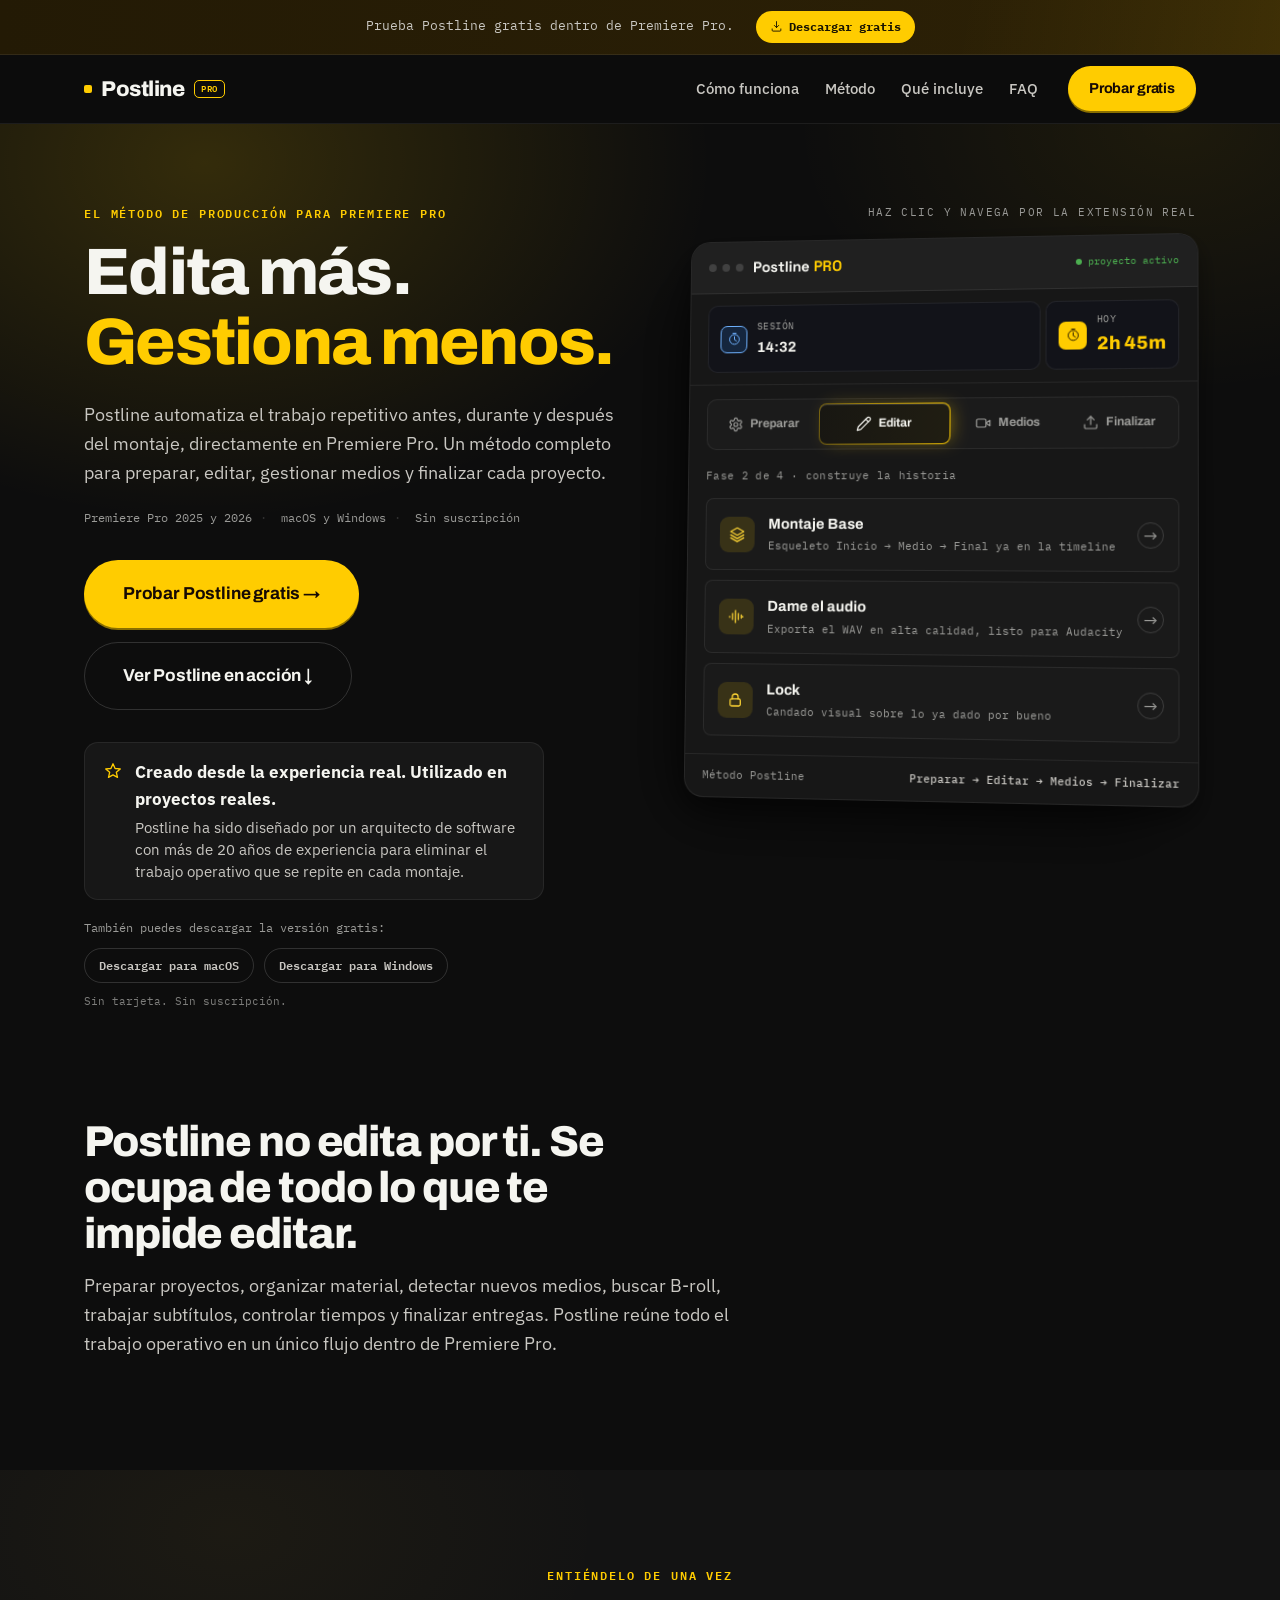
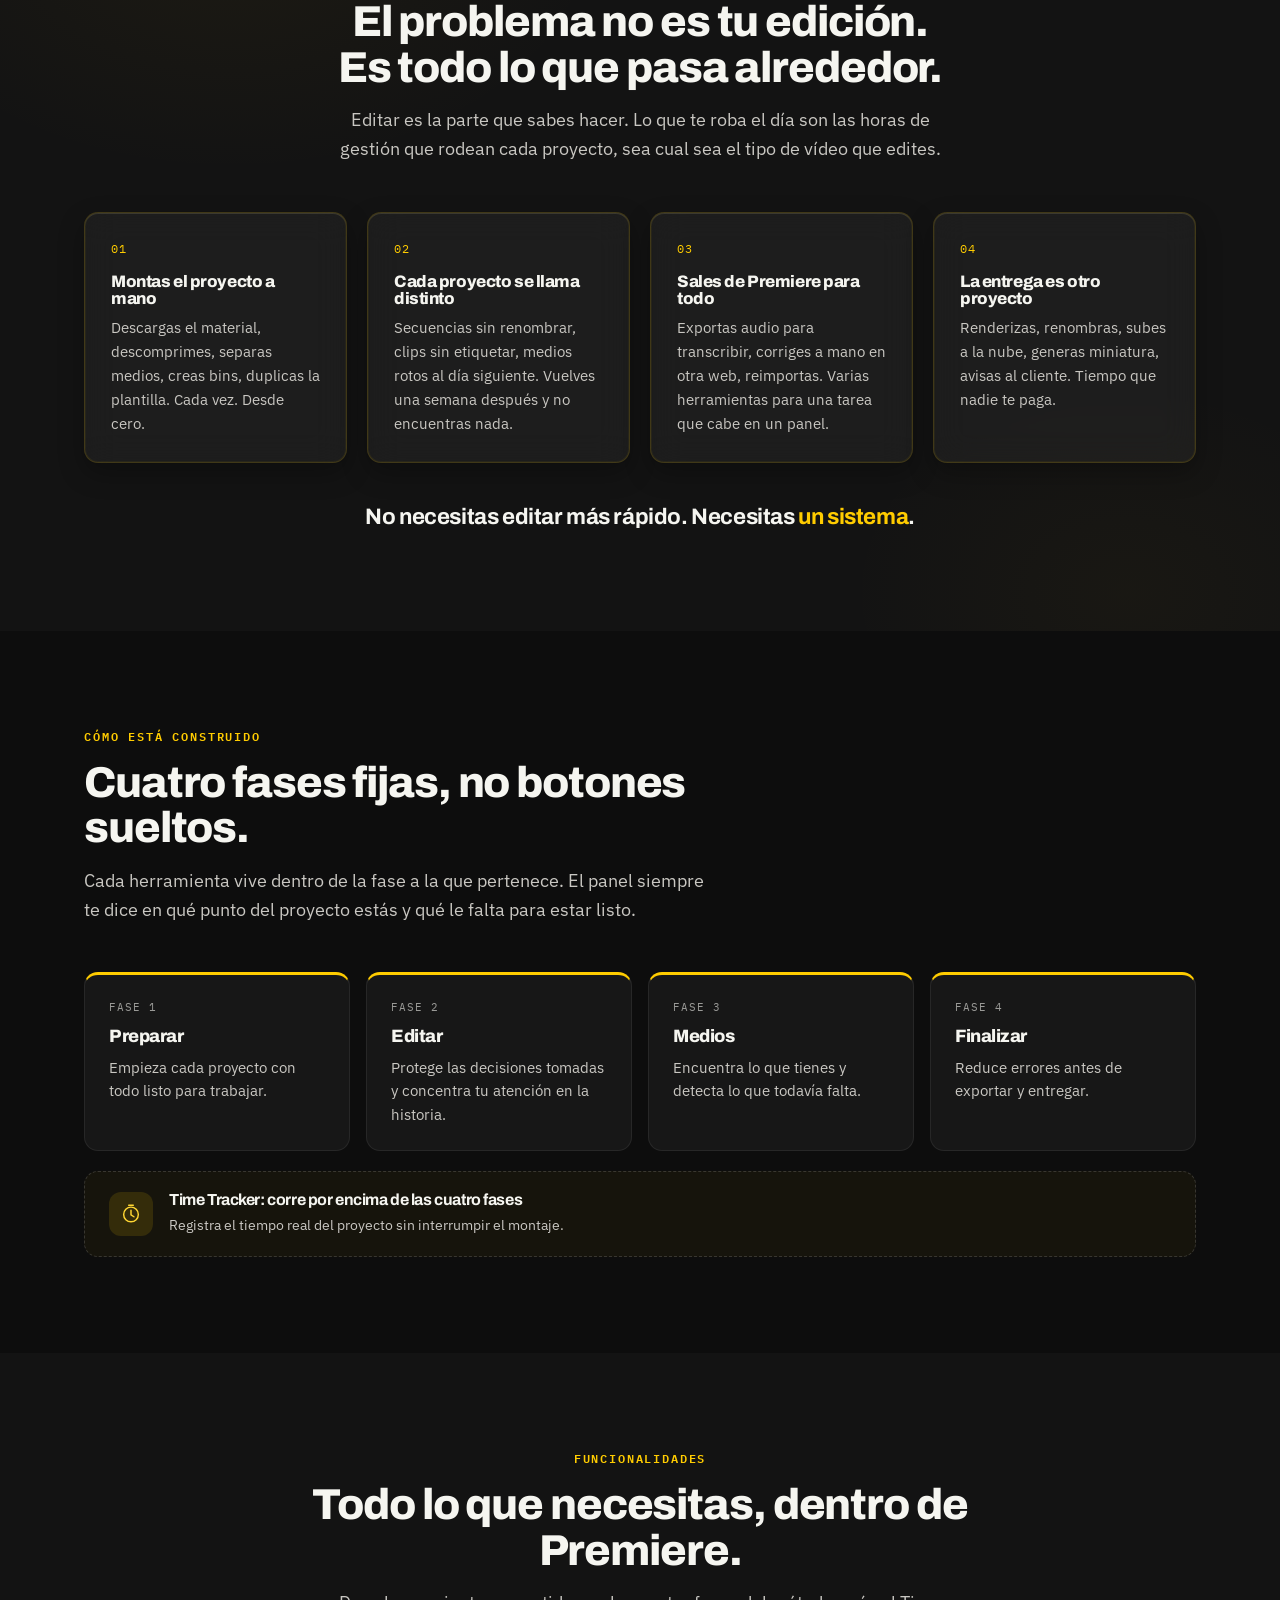
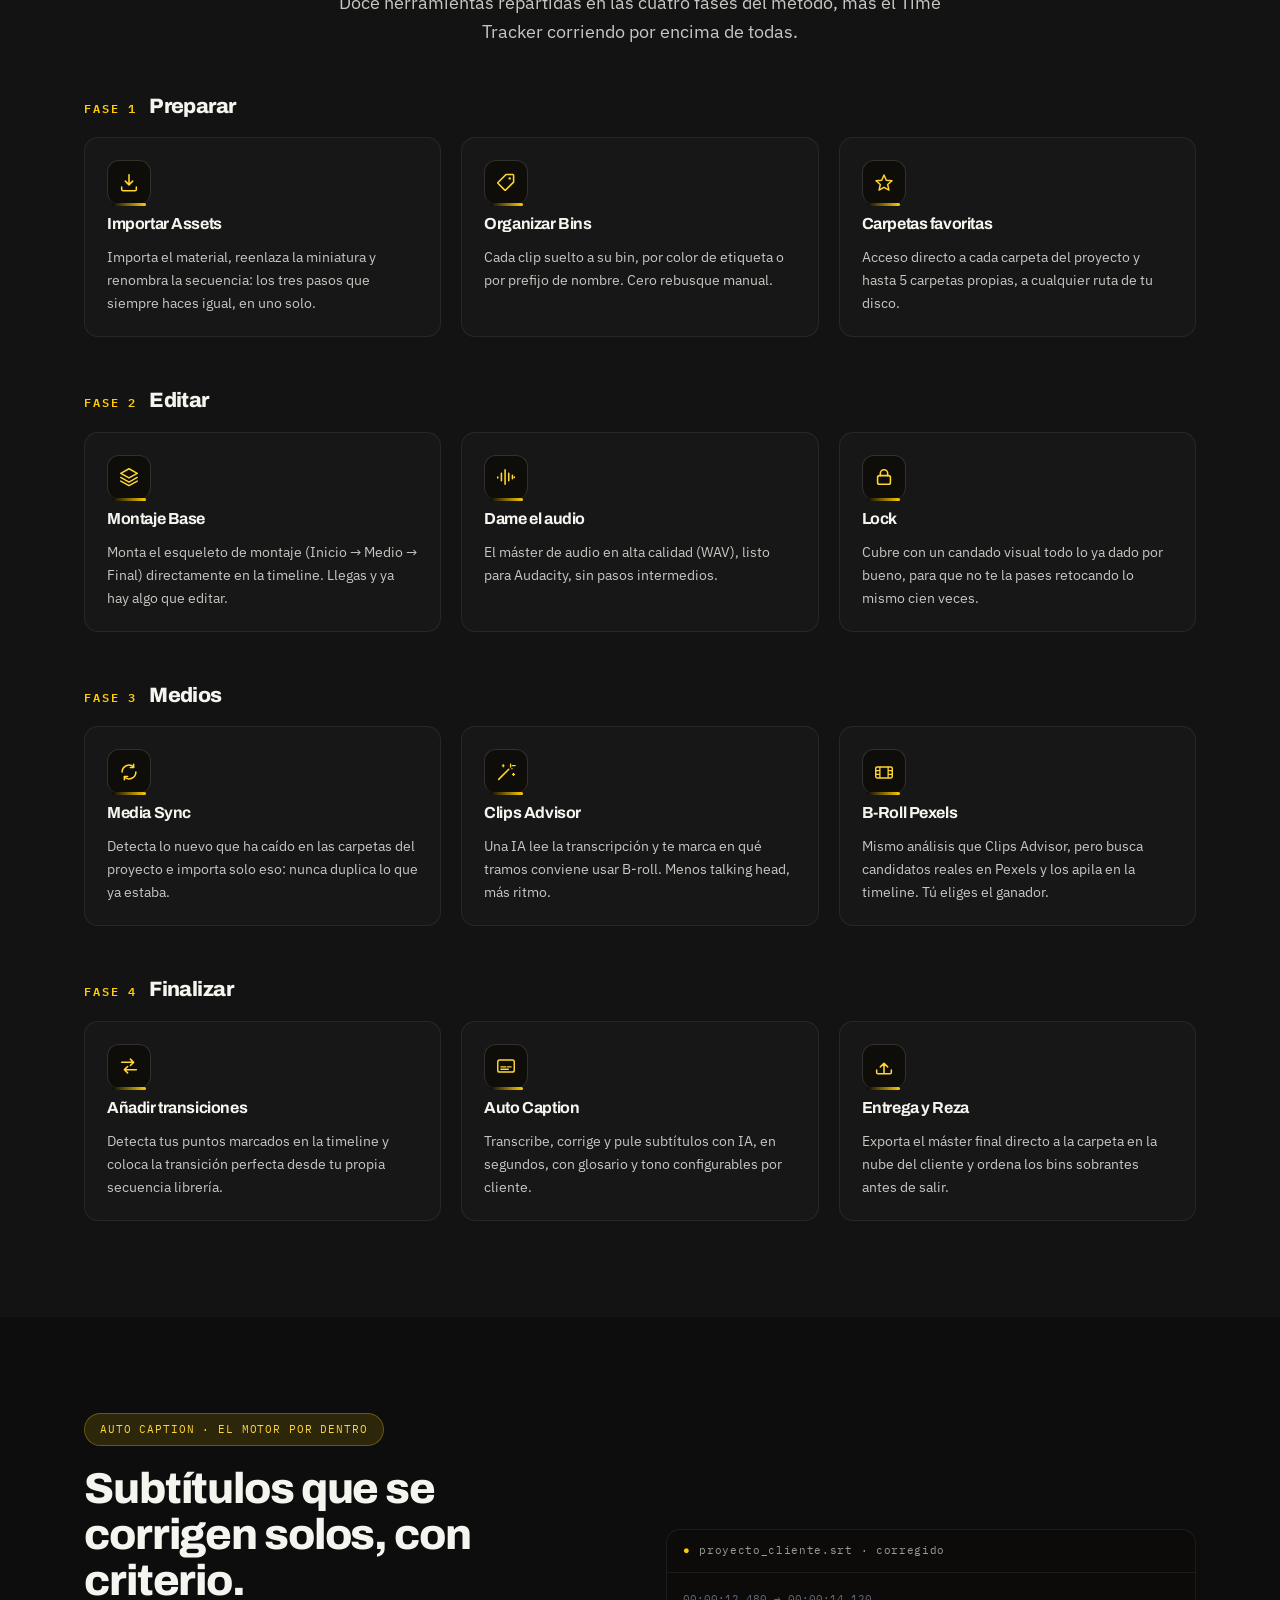
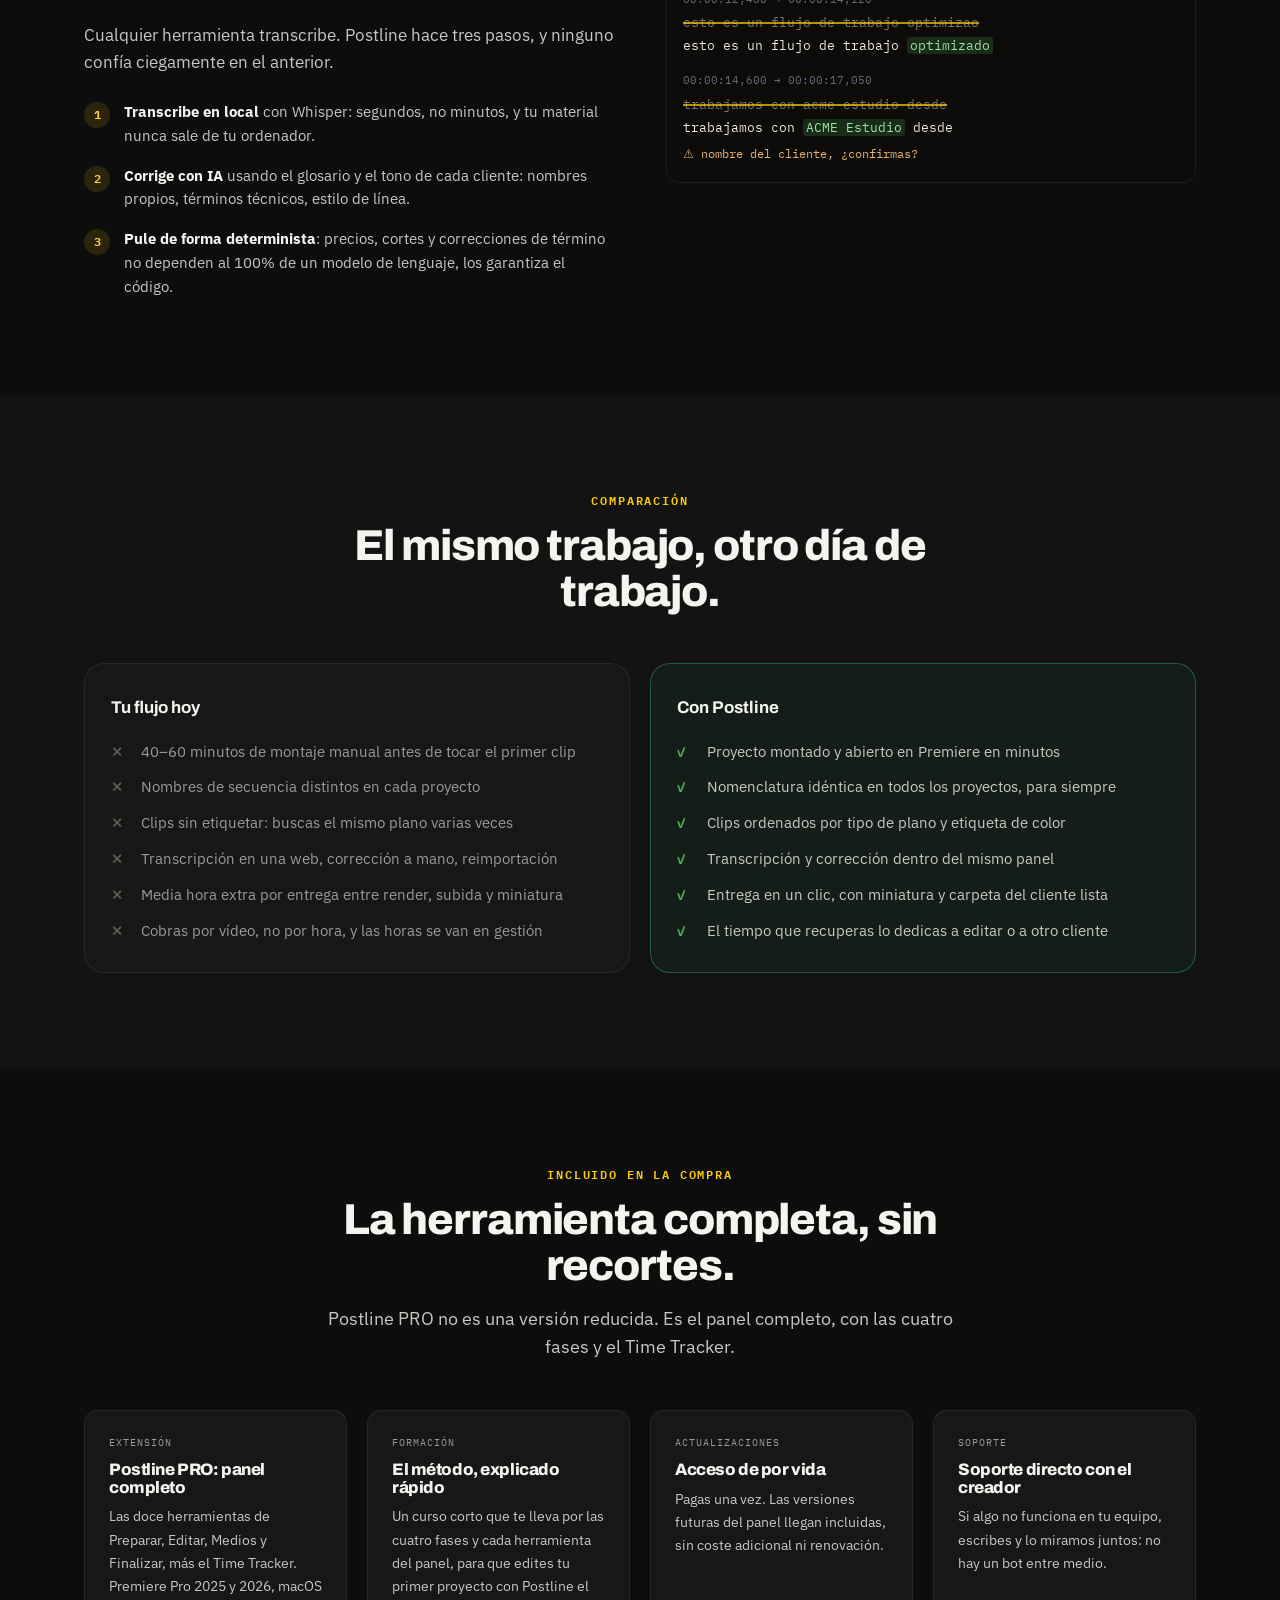
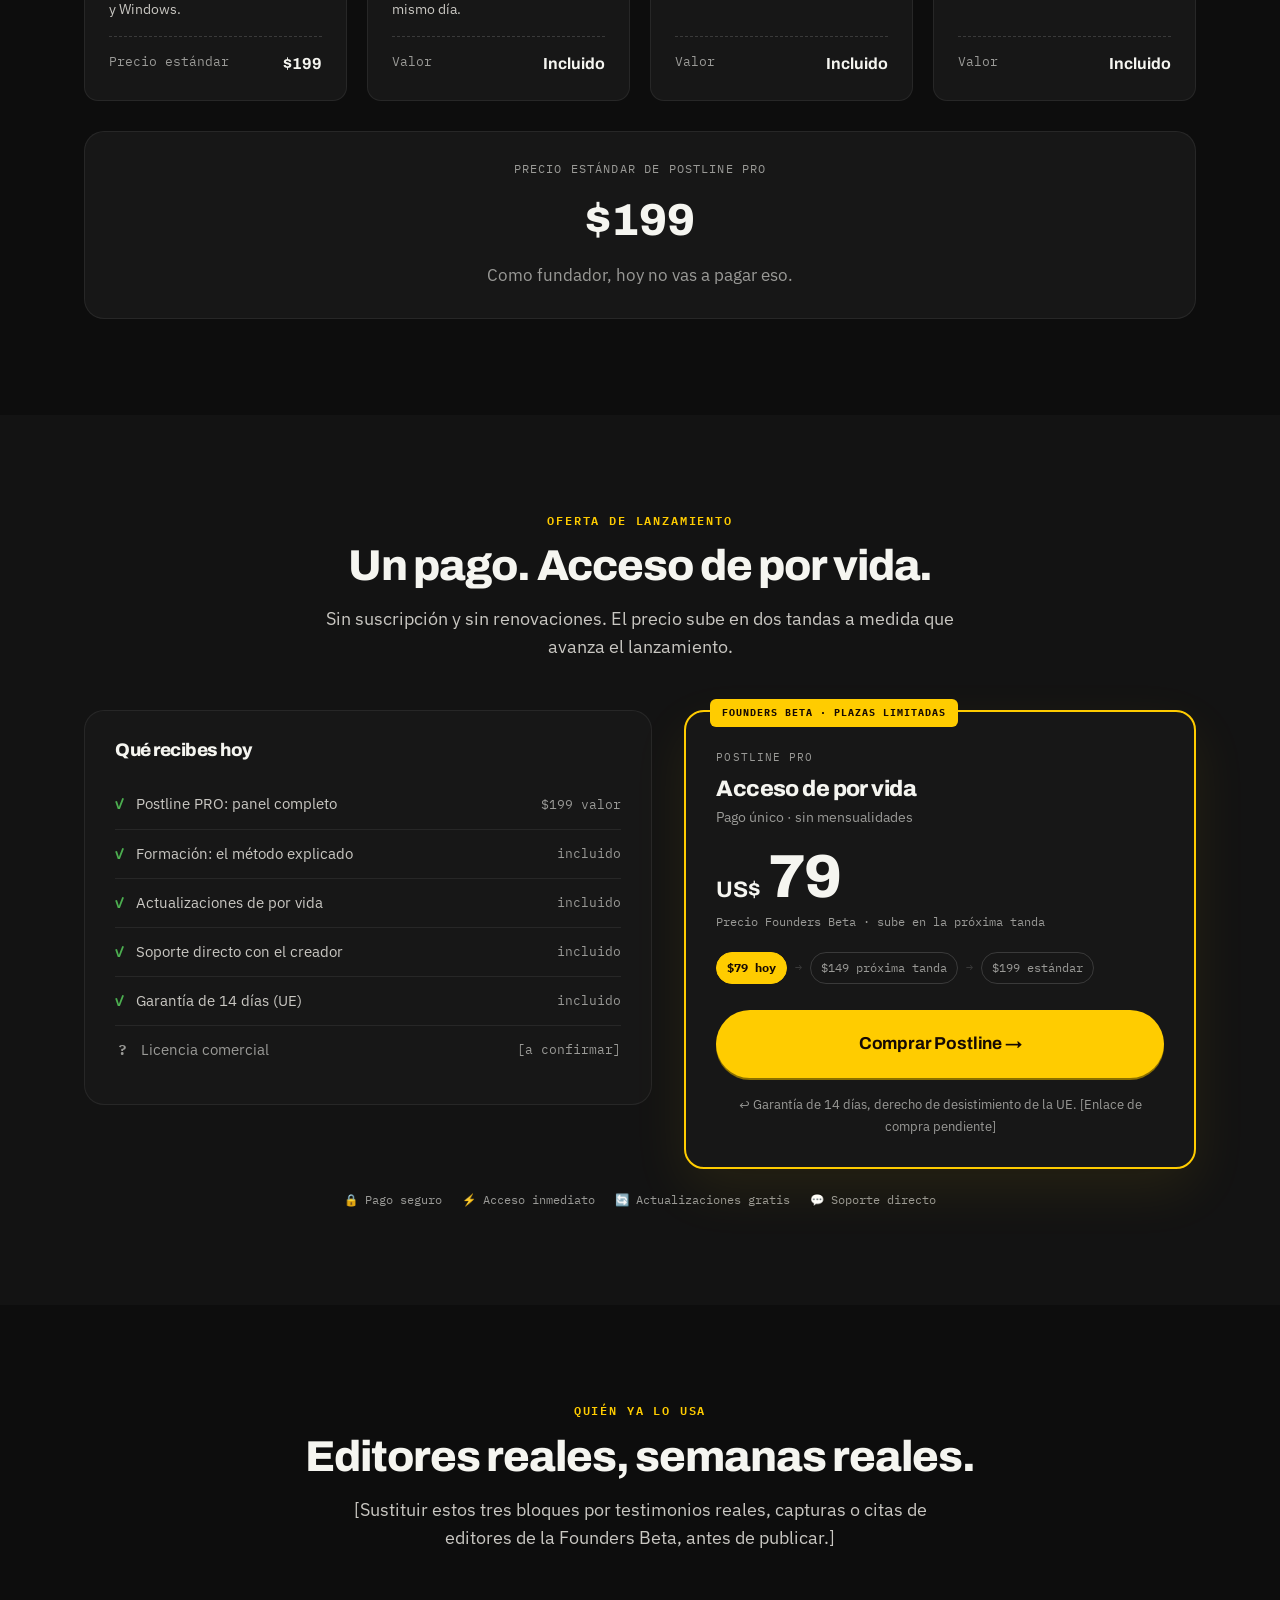
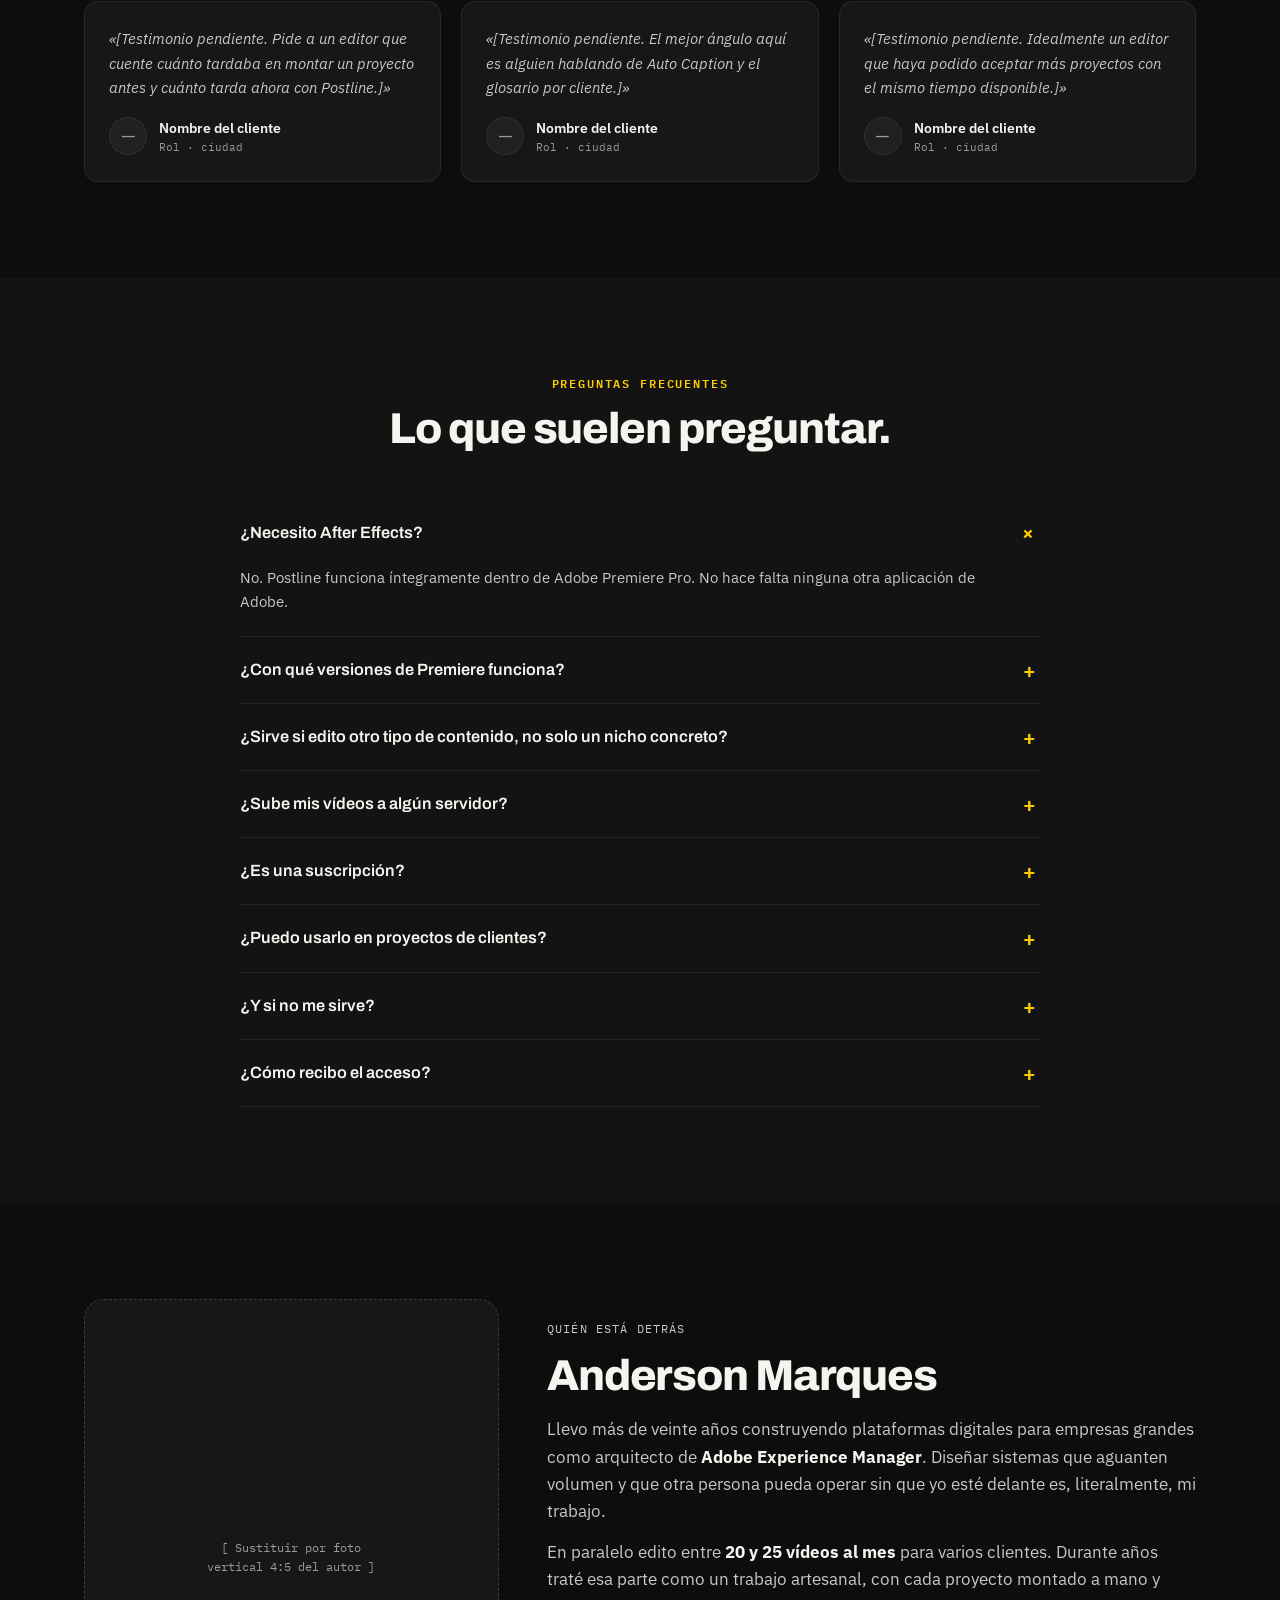
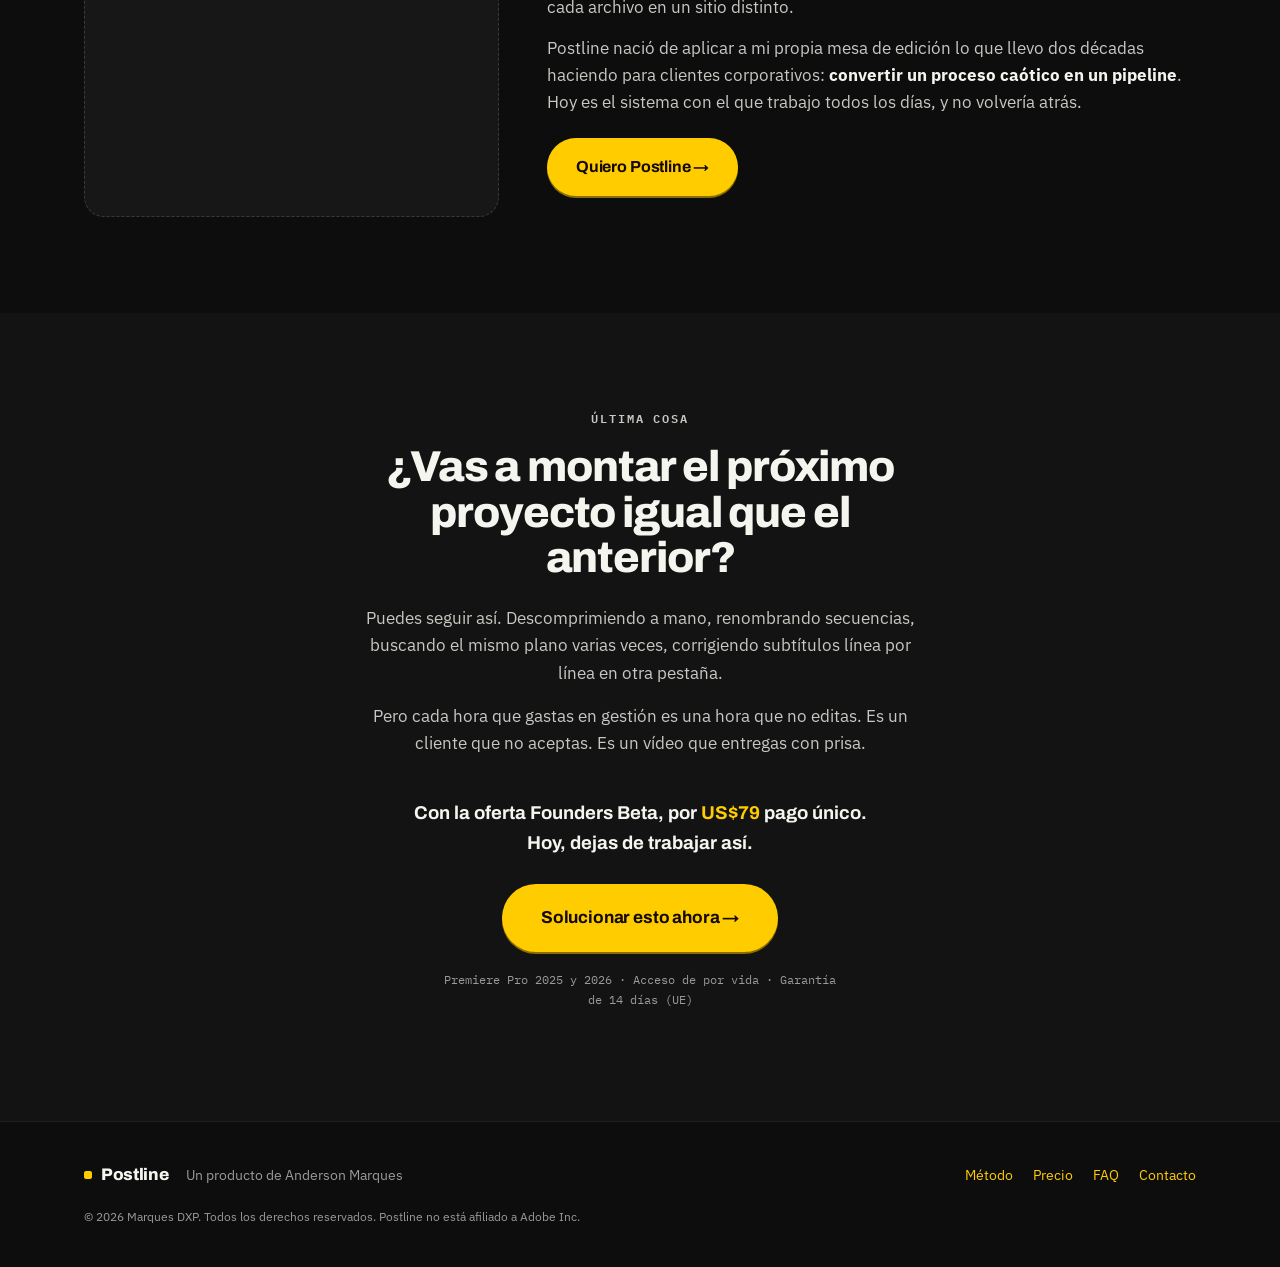
==== index.html @ 56f8706e "Postline PRO landing: Edita más, Gestiona menos" ====
<!doctype html>
<html lang="es">
<head>
<meta charset="utf-8">
<meta name="viewport" content="width=device-width, initial-scale=1">
<title>Postline PRO | Edita más. Gestiona menos.</title>
<meta name="description" content="Postline automatiza el trabajo repetitivo antes, durante y después del montaje. Un método completo de producción integrado en Adobe Premiere Pro.">
<meta property="og:title" content="Postline PRO | Edita más. Gestiona menos.">
<meta property="og:description" content="Postline automatiza el trabajo repetitivo antes, durante y después del montaje. Un método completo de producción integrado en Adobe Premiere Pro.">
<meta property="og:type" content="website">
<meta name="twitter:card" content="summary_large_image">
<meta name="twitter:title" content="Postline PRO | Edita más. Gestiona menos.">
<meta name="twitter:description" content="Postline automatiza el trabajo repetitivo antes, durante y después del montaje. Un método completo de producción integrado en Adobe Premiere Pro.">
<link rel="preconnect" href="https://fonts.googleapis.com">
<link rel="preconnect" href="https://fonts.gstatic.com" crossorigin>
<link href="https://fonts.googleapis.com/css2?family=Archivo:wght@500;600;700;800&family=Space+Grotesk:wght@700&family=IBM+Plex+Sans:wght@400;500;600&family=IBM+Plex+Mono:wght@400;500;600&display=swap" rel="stylesheet">
<style>
:root{
  /* tokens lifted from the real Postline app (scss/tokens/_colors.scss) */
  --bg:#0d0d0d; --bg-alt:#131313; --bg-card:#171717; --bg-card-hi:#202020;
  --line:rgba(255,255,255,.07); --line-soft:rgba(255,255,255,.045); --line-strong:rgba(255,255,255,.15);
  --ink:#f5f5f0; --ink-soft:#c9c7c2; --muted:#9a9a97;
  --orange:#ffcc00; --orange-hi:#ffd633; --orange-deep:#8a6f00; --orange-tint:rgba(255,204,0,.13);
  --green:#4caf50; --running:#298cff;
  --display:'Archivo',system-ui,sans-serif;
  --word:'Space Grotesk',system-ui,sans-serif;
  --body:'IBM Plex Sans',system-ui,sans-serif;
  --mono:'IBM Plex Mono',ui-monospace,monospace;
  --wrap:1160px; --r-sm:8px; --r-md:14px; --r-lg:20px; --r-xl:28px;
}
*,*::before,*::after{box-sizing:border-box}
html{scroll-behavior:smooth}
body{margin:0;background:var(--bg);color:var(--ink);font-family:var(--body);font-size:17px;line-height:1.6;-webkit-font-smoothing:antialiased}
img{max-width:100%;display:block}
a{color:var(--orange);text-decoration:none} a:hover{color:var(--orange-hi)}
button{font:inherit;cursor:pointer}
h1,h2,h3,h4{font-family:var(--display);font-weight:800;line-height:1.06;letter-spacing:-.026em;margin:0;color:var(--ink)}
h1{font-size:clamp(2.3rem,5.6vw,4.1rem)}
h2{font-size:clamp(1.85rem,3.6vw,2.7rem)}
h3{font-size:clamp(1.08rem,1.6vw,1.3rem)}
p{margin:0}
.wrap{width:100%;max-width:var(--wrap);margin:0 auto;padding:0 24px}
.section{padding:96px 0}
.section--tight{padding:64px 0}
.bg-alt{background:var(--bg-alt)}
.eyebrow{font-family:var(--mono);font-size:.72rem;font-weight:600;letter-spacing:.16em;text-transform:uppercase;color:var(--orange)}
.lede{font-size:clamp(1.02rem,1.4vw,1.16rem);color:var(--ink-soft);line-height:1.6}
.muted{color:var(--muted)}
.center{text-align:center}
.mx{margin-left:auto;margin-right:auto}
.max-58{max-width:58ch}
.max-46{max-width:46ch}
.head{margin-bottom:48px}
.head h2{margin-top:14px;max-width:26ch}
.head .lede{margin-top:16px;max-width:58ch}
.head--center{text-align:center}
.head--center h2,.head--center .lede{margin-left:auto;margin-right:auto}

.btn{display:inline-flex;align-items:center;justify-content:center;gap:.5rem;font-family:var(--display);font-weight:700;font-size:1rem;letter-spacing:-.01em;padding:15px 28px;border-radius:999px;border:1.5px solid transparent;transition:transform .16s ease,box-shadow .16s ease,background .16s ease}
.btn--primary{background:var(--orange);color:#160a04;box-shadow:0 2px 0 var(--orange-deep)}
.btn--primary:hover{background:var(--orange-hi);color:#160a04;transform:translateY(-2px);box-shadow:0 4px 0 var(--orange-deep)}
.btn--ghost{background:transparent;color:var(--ink);border-color:var(--line-strong)}
.btn--ghost:hover{color:var(--ink);border-color:var(--orange)}
.btn--lg{padding:19px 38px;font-size:1.08rem}
.btn--block{width:100%}
:focus-visible{outline:2.5px solid var(--orange);outline-offset:3px;border-radius:4px}

.icon{width:20px;height:20px;flex:0 0 auto}
.badge{width:44px;height:44px;border-radius:12px;background:var(--orange-tint);color:var(--orange-hi);display:grid;place-items:center;flex:0 0 auto}
.badge .icon{width:22px;height:22px}

/* banner */
.banner{position:relative;overflow:hidden;padding:11px 0;text-align:center;font-family:var(--mono);font-size:.82rem;color:var(--ink-soft);
  background:linear-gradient(90deg,#231a05,#2e2206 50%,#231a05);background-size:220% 100%;
  animation:bannerDrift 9s ease-in-out infinite;border-bottom:1px solid var(--line)}
.banner::before{content:"";position:absolute;inset:0;pointer-events:none;
  background:linear-gradient(100deg,transparent 30%,rgba(255,204,0,.16) 50%,transparent 70%);
  background-size:250% 100%;animation:bannerSheen 6s ease-in-out infinite}
.banner > *{position:relative}
@keyframes bannerDrift{0%,100%{background-position:0% 50%}50%{background-position:100% 50%}}
@keyframes bannerSheen{0%{background-position:180% 0}100%{background-position:-80% 0}}
@media(prefers-reduced-motion:reduce){.banner,.banner::before{animation:none}}
.banner b{color:var(--orange-hi)}
.banner__btn{display:inline-flex;align-items:center;gap:6px;margin-left:14px;padding:6px 14px;border-radius:999px;background:var(--orange);color:#1a1400;font-weight:700;font-size:.78rem;vertical-align:middle}
.banner__btn:hover{background:var(--orange-hi);color:#1a1400}
.banner__btn svg{width:13px;height:13px;fill:none;stroke:currentColor;stroke-width:1.8;stroke-linecap:round;stroke-linejoin:round}

/* nav */
.nav{position:sticky;top:0;z-index:60;background:rgba(13,13,13,.88);backdrop-filter:blur(14px);border-bottom:1px solid var(--line)}
.nav__in{display:flex;align-items:center;gap:30px;height:68px}
.brand{display:flex;align-items:center;gap:9px;font-family:var(--display);font-weight:800;font-size:1.34rem;letter-spacing:-.02em;color:var(--ink)}
.brand__dot{width:8px;height:8px;border-radius:2px;background:var(--orange)}
.badge-pro{font-family:var(--mono);font-size:.58rem;font-weight:600;letter-spacing:.1em;color:var(--orange);border:1.2px solid var(--orange);border-radius:5px;padding:3px 6px;line-height:1;display:inline-flex;align-items:center}
.nav__links{display:flex;gap:26px;margin-left:auto;font-size:.93rem;font-weight:500}
.nav__links a{color:var(--ink-soft)}
.nav__links a:hover{color:var(--orange)}
.nav__cta{padding:10px 20px;font-size:.9rem}
@media(max-width:900px){.nav__links{display:none}}

/* hero */
.hero{position:relative;padding:80px 0 30px;overflow:hidden}
.hero::before{content:"";position:absolute;inset:0 0 auto;height:640px;z-index:-1;
  background:radial-gradient(64% 90% at 16% 6%,rgba(255,204,0,.16) 0%,transparent 62%),
             radial-gradient(50% 70% at 92% 0%,rgba(255,204,0,.07) 0%,transparent 60%)}
.hero__grid{display:grid;grid-template-columns:1.05fr .95fr;gap:56px;align-items:start}
@media(max-width:980px){.hero__grid{grid-template-columns:1fr;gap:44px}}
.hero__meta{font-family:var(--mono);font-size:.74rem;color:var(--muted);display:flex;flex-wrap:wrap;gap:8px 14px;margin-bottom:22px}
.hero__meta span{display:flex;align-items:center;gap:8px}
.hero__meta span:not(:last-child)::after{content:"·";color:var(--line-strong)}
.hero h1 em{font-style:normal;color:var(--orange)}
.hero__sub{margin-top:24px;max-width:52ch}
.hero__ctas{display:flex;flex-wrap:wrap;gap:14px;margin-top:32px}
.hero__proof{display:flex;gap:12px;margin-top:32px;padding:16px 18px;border:1px solid var(--line);border-radius:var(--r-md);background:var(--bg-card);max-width:46ch}
.hero__proof .icon{color:var(--orange);margin-top:2px}
.hero__proof p{font-size:.92rem;color:var(--ink-soft);line-height:1.5}
.hero__proof b{color:var(--ink)}
.hero__free{display:flex;flex-direction:column;gap:10px;margin-top:18px}
.hero__free-label{font-family:var(--mono);font-size:.76rem;color:var(--muted)}
.hero__free-note{font-family:var(--mono);font-size:.7rem;color:var(--muted);opacity:.8}
.hero__free-btns{display:flex;flex-wrap:wrap;gap:10px}
.pill-dl{display:inline-flex;align-items:center;font-family:var(--mono);font-size:.76rem;font-weight:600;color:var(--ink-soft);border:1px solid var(--line-strong);border-radius:999px;padding:7px 14px;transition:border-color .15s,color .15s}
.pill-dl:hover{color:var(--orange);border-color:var(--orange)}
.mock__caption{font-family:var(--mono);font-size:.68rem;letter-spacing:.13em;text-transform:uppercase;color:var(--muted);text-align:right;margin:0 0 14px}

/* product mock, recreated from the real app's tokens/markup, tilted for depth */
.mock-stage{perspective:1700px}
.mock{background:var(--bg-card);border:1px solid var(--line);border-radius:var(--r-lg);overflow:hidden;
  box-shadow:-26px 34px 70px -18px rgba(0,0,0,.65),0 10px 26px rgba(0,0,0,.4);
  transform:rotateY(-7deg) rotateX(3deg);transition:transform .5s cubic-bezier(.22,1,.36,1);will-change:transform}
.mock-stage:hover .mock{transform:rotateY(-2.5deg) rotateX(1deg)}
.mock__bar{display:flex;align-items:center;gap:10px;padding:14px 18px;border-bottom:1px solid var(--line);background:var(--bg-card-hi)}
.mock__dots{display:flex;gap:6px}
.mock__dots i{width:8px;height:8px;border-radius:50%;background:var(--line-strong)}
.mock__title{font-family:var(--word);font-weight:700;font-size:.95rem}
.mock__title span{color:var(--orange)}
.mock__badge{margin-left:auto;font-family:var(--mono);font-size:.62rem;color:var(--green);display:flex;align-items:center;gap:6px}
.mock__badge::before{content:"";width:6px;height:6px;border-radius:50%;background:var(--green)}

/* timer widget, home-timer-panel, recreated */
.pl-timer{display:flex;align-items:stretch;gap:5px;padding:12px 18px;border-bottom:1px solid var(--line)}
.pl-timer-tile{display:flex;align-items:center;gap:10px;flex:1 1 0;min-width:0;padding:10px 12px;border:1px solid var(--line);border-radius:10px;background:#121319}
.pl-timer-ic{width:28px;height:28px;border-radius:7px;display:grid;place-items:center;flex:0 0 auto}
.pl-timer-ic svg{width:15px;height:15px}
.pl-timer-ic--run{border:1.5px solid #6fb2ff;background:rgba(41,140,255,.16);color:#6fb2ff}
.pl-timer-ic--gold{color:#2a1d00;background:var(--orange)}
.pl-timer-copy{min-width:0}
.pl-timer-copy span{display:block;font-family:var(--mono);font-size:.6rem;color:var(--muted);letter-spacing:.04em;text-transform:uppercase;margin-bottom:2px}
.pl-timer-copy strong{display:block;font-family:var(--display);font-size:.92rem;font-variant-numeric:tabular-nums;color:var(--ink)}
.pl-timer-tile--total{flex:0 0 auto}
.pl-timer-tile--total strong{font-size:1.15rem;font-weight:800;color:var(--orange)}

/* phase tab strip, colors/gradient border/glass hover match the real webview-menu */
.pl-strip{display:flex;gap:4px;margin:14px 18px 0;padding:4px;border-radius:10px;background:rgba(32,32,32,.55);border:1px solid var(--line)}
.pl-tab{position:relative;flex:1 1 0;min-width:0;display:flex;align-items:center;justify-content:center;gap:7px;
  padding:10px 9px;border-radius:8px;border:1px solid transparent;color:var(--muted);cursor:pointer;
  transition:background .3s ease,border-color .3s ease,color .3s ease,flex-grow .3s ease}
.pl-tab:hover{background:rgba(255,204,0,.09);border-color:rgba(255,204,0,.4);color:var(--orange)}
.pl-tab svg{width:16px;height:16px;stroke:currentColor;flex:0 0 auto}
.pl-tab .pl-label{font-family:var(--display);font-size:.76rem;font-weight:700;white-space:nowrap}
.pl-tab.is-on{flex-grow:1.3;color:#f5f5f0;
  background:linear-gradient(rgba(18,18,18,.94),rgba(18,18,18,.94)) padding-box,
             linear-gradient(95deg,rgba(255,204,0,.4) 0%,rgba(255,204,0,.95) 100%) border-box;
  box-shadow:5px 0 18px -5px rgba(255,204,0,.45),inset 0 1px 0 rgba(255,255,255,.14)}
.mock__body{padding:18px}
.mock__hint{font-family:var(--mono);font-size:.68rem;color:var(--muted);letter-spacing:.03em;margin-bottom:14px}
.mock__row{display:flex;align-items:center;gap:14px;padding:14px;border:1px solid var(--line);border-radius:var(--r-sm);margin-bottom:10px;background:rgba(255,255,255,.015)}
.mock__row:last-child{margin-bottom:0}
.mock__row .badge{width:36px;height:36px;border-radius:9px}
.mock__row .badge .icon{width:18px;height:18px}
.mock__rt{flex:1;min-width:0}
.mock__rt b{display:block;font-family:var(--display);font-weight:700;font-size:.92rem}
.mock__rt span{display:block;font-family:var(--mono);font-size:.7rem;color:var(--muted);margin-top:2px;white-space:nowrap;overflow:hidden;text-overflow:ellipsis}
.mock__go{width:26px;height:26px;border-radius:50%;border:1px solid var(--line-strong);display:grid;place-items:center;color:var(--muted);flex:0 0 auto}
.mock__foot{padding:12px 18px;border-top:1px solid var(--line);font-family:var(--mono);font-size:.68rem;color:var(--muted);display:flex;justify-content:space-between}
.mock__foot b{color:var(--ink-soft);font-weight:500}

/* grids */
.grid{display:grid;gap:20px}
.grid--2{grid-template-columns:repeat(2,1fr)}
.grid--3{grid-template-columns:repeat(3,1fr)}
.grid--4{grid-template-columns:repeat(4,1fr)}
@media(max-width:980px){.grid--3,.grid--4{grid-template-columns:repeat(2,1fr)}}
@media(max-width:680px){.grid--2,.grid--3,.grid--4{grid-template-columns:1fr}}

/* pain cards */
.section--glow{position:relative;overflow:hidden}
.section--glow::before{content:"";position:absolute;inset:0;pointer-events:none;z-index:0;
  background:radial-gradient(50% 55% at 18% 8%,rgba(191,148,20,.055) 0%,transparent 58%),
             radial-gradient(40% 50% at 88% 95%,rgba(191,148,20,.035) 0%,transparent 55%)}
.section--glow > .wrap{position:relative;z-index:1}

/* glassmorphism, frosted-glass cards, same recipe as the real app's tab hover */
.pain{position:relative;background:rgba(255,255,255,.045);border:1px solid rgba(255,204,0,.16);border-radius:var(--r-md);padding:26px;
  backdrop-filter:blur(16px) saturate(140%);-webkit-backdrop-filter:blur(16px) saturate(140%);
  box-shadow:0 10px 26px rgba(0,0,0,.28),inset 0 1px 0 rgba(255,255,255,.09),inset 0 0 0 1px rgba(255,204,0,.05);
  transition:border-color .25s ease,transform .25s ease,box-shadow .25s ease}
.pain:hover{border-color:rgba(255,204,0,.4);transform:translateY(-3px);
  box-shadow:0 16px 36px rgba(0,0,0,.36),inset 0 1px 0 rgba(255,255,255,.12),0 0 0 1px rgba(255,204,0,.14)}
.pain__n{font-family:var(--mono);font-size:.78rem;color:var(--orange);letter-spacing:.08em;margin-bottom:14px}
.pain h3{font-size:1.04rem;margin-bottom:8px}
.pain p{font-size:.94rem;color:var(--ink-soft)}
.pain-note{margin-top:36px;text-align:center;font-family:var(--display);font-weight:700;font-size:clamp(1.08rem,2vw,1.4rem);letter-spacing:-.018em;color:var(--ink)}
.pain-note span{color:var(--orange)}

/* method pipeline */
.phase-band{display:grid;grid-template-columns:repeat(4,1fr);gap:16px;position:relative}
@media(max-width:900px){.phase-band{grid-template-columns:1fr 1fr}}
@media(max-width:560px){.phase-band{grid-template-columns:1fr}}
.phase{background:var(--bg-card);border:1px solid var(--line);border-top:3px solid var(--orange);border-radius:var(--r-md);padding:24px}
.phase__n{font-family:var(--mono);font-size:.68rem;color:var(--muted);letter-spacing:.1em;text-transform:uppercase}
.phase h3{margin:10px 0 10px;font-size:1.12rem}
.phase p{font-size:.92rem;color:var(--ink-soft)}
.tracker{margin-top:20px;display:flex;align-items:center;gap:16px;padding:20px 24px;border:1px dashed var(--line-strong);border-radius:var(--r-md);background:rgba(255,204,0,.04)}
.tracker .badge{background:var(--orange-tint);color:var(--orange-hi)}
.tracker h4{font-family:var(--display);font-weight:700;font-size:1rem;margin-bottom:4px;color:var(--ink)}
.tracker p{font-size:.9rem;color:var(--ink-soft)}

/* feature groups */
.fgroup{margin-bottom:52px}
.fgroup:last-child{margin-bottom:0}
.fgroup__head{display:flex;align-items:baseline;gap:12px;margin-bottom:20px}
.fgroup__head .eyebrow{margin:0}
.fgroup__head h3{font-size:1.3rem;color:var(--ink)}
.feat{background:var(--bg-card);border:1px solid var(--line);border-radius:var(--r-md);padding:22px;display:flex;flex-direction:column;gap:12px;
  transition:transform .25s ease,border-color .25s ease,box-shadow .25s ease}
.feat:hover{transform:translateY(-4px);border-color:rgba(255,204,0,.3);box-shadow:0 16px 32px rgba(0,0,0,.32)}
.feat h4{font-family:var(--display);font-weight:700;font-size:1rem;color:var(--ink)}
.feat .badge{position:relative;background:#0f0d09;border:1px solid var(--line-strong);border-bottom:none;overflow:visible}
.feat .badge::after{content:"";position:absolute;left:10%;right:10%;bottom:-2px;height:3px;border-radius:2px;
  background:linear-gradient(90deg,#0a0a0a,var(--orange))}
.feat:hover .badge::after{background:linear-gradient(90deg,#0a0a0a,var(--orange-hi))}
.feat p{font-size:.9rem;color:var(--ink-soft)}

/* reveal on scroll */
.rv{opacity:0;transform:translateY(16px);transition:opacity .55s ease,transform .55s ease}
.rv.in{opacity:1;transform:none}
@media(prefers-reduced-motion:reduce){.rv{opacity:1;transform:none;transition:none}}

/* spotlight */
.spot{display:grid;grid-template-columns:1fr 1fr;gap:52px;align-items:center}
@media(max-width:900px){.spot{grid-template-columns:1fr;gap:34px}}
.spot__tag{display:inline-flex;align-items:center;gap:8px;background:var(--orange-tint);border:1px solid rgba(255,204,0,.3);border-radius:999px;padding:7px 15px;font-family:var(--mono);font-size:.68rem;letter-spacing:.08em;text-transform:uppercase;color:var(--orange-hi)}
.spot h2{margin:20px 0 18px}
.spot p{color:var(--ink-soft)}
.spot ol{list-style:none;counter-reset:step;margin:24px 0 0;padding:0;display:grid;gap:16px}
.spot ol li{counter-increment:step;display:flex;align-items:flex-start;gap:14px;font-size:.96rem;color:var(--ink-soft)}
.spot ol li::before{content:counter(step);flex:0 0 auto;width:26px;height:26px;margin-top:2px;border-radius:50%;background:var(--orange-tint);color:var(--orange-hi);font-family:var(--mono);font-size:.78rem;font-weight:600;display:grid;place-items:center}
.spot ol li span{flex:1 1 0;min-width:0;line-height:1.55}
.spot ol li b{color:var(--ink)}
.srt{background:#0d0b09;border:1px solid var(--line);border-radius:var(--r-md);font-family:var(--mono);font-size:.82rem;overflow:hidden}
.srt__h{display:flex;align-items:center;gap:9px;padding:12px 16px;border-bottom:1px solid var(--line);color:var(--muted);font-size:.7rem;letter-spacing:.06em}
.srt__h::before{content:"●";color:var(--orange)}
.srt__b{padding:18px 16px;display:grid;gap:16px}
.srt__tc{color:#5f6b7a;font-size:.7rem;display:block;margin-bottom:4px}
.srt__bad{display:block;color:#7c7468;text-decoration:line-through rgba(255,204,0,.7) 1.5px}
.srt__good{display:block;color:#eee9e2;margin-top:2px}
.srt__good mark{background:rgba(76,175,80,.2);color:#9fe0a5;padding:0 3px;border-radius:3px}
.srt__flag{display:block;color:#e4b273;font-size:.76rem;margin-top:6px}

/* vs */
.vs{display:grid;grid-template-columns:1fr 1fr;gap:20px}
@media(max-width:780px){.vs{grid-template-columns:1fr}}
.vs__col{border-radius:var(--r-lg);padding:30px 26px;border:1px solid var(--line);background:var(--bg-card)}
.vs__col--good{border-color:rgba(62,207,142,.35);background:rgba(62,207,142,.05)}
.vs__h{font-family:var(--display);font-weight:700;font-size:1.06rem;margin-bottom:20px;color:var(--ink)}
.vs ul{list-style:none;margin:0;padding:0;display:grid;gap:14px}
.vs li{display:flex;gap:12px;font-size:.94rem;line-height:1.45}
.vs li::before{flex:0 0 auto;font-family:var(--mono);font-weight:600;font-size:.86rem;width:18px}
.vs__col--bad li{color:var(--muted)}
.vs__col--bad li::before{content:"\2715";color:#5f584d}
.vs__col--good li{color:var(--ink-soft)}
.vs__col--good li::before{content:"\2713";color:var(--green)}

/* incluye */
.inc{background:var(--bg-card);border:1px solid var(--line);border-radius:var(--r-md);padding:24px;display:flex;flex-direction:column}
.inc__kind{font-family:var(--mono);font-size:.64rem;letter-spacing:.1em;text-transform:uppercase;color:var(--muted)}
.inc h3{margin:10px 0 8px;font-size:1.04rem}
.inc p{font-size:.9rem;color:var(--ink-soft);flex:1}
.inc__val{margin-top:16px;padding-top:14px;border-top:1px dashed var(--line-strong);font-family:var(--mono);font-size:.82rem;display:flex;justify-content:space-between}
.inc__val b{font-family:var(--display);font-size:1rem;color:var(--ink)}
.stack-total{margin-top:30px;text-align:center;padding:28px;border-radius:var(--r-lg);border:1px solid var(--line);background:var(--bg-card)}
.stack-total .lbl{font-family:var(--mono);font-size:.72rem;letter-spacing:.1em;text-transform:uppercase;color:var(--muted)}
.stack-total .num{font-family:var(--display);font-weight:800;font-size:clamp(2rem,4.6vw,2.8rem);margin:6px 0;color:var(--ink)}

/* precio */
.offer{display:grid;grid-template-columns:1fr .9fr;gap:32px;align-items:start}
@media(max-width:900px){.offer{grid-template-columns:1fr}}
.offer__list{background:var(--bg-card);border:1px solid var(--line);border-radius:var(--r-lg);padding:30px}
.offer__list h3{font-size:1.14rem;margin-bottom:20px}
.offer__list ul{list-style:none;margin:0;padding:0}
.offer__list li{display:flex;align-items:center;gap:12px;padding:12px 0;border-bottom:1px solid var(--line);font-size:.94rem;color:var(--ink-soft)}
.offer__list li:last-child{border-bottom:0}
.offer__list li span{margin-left:auto;font-family:var(--mono);font-size:.84rem;color:var(--muted);white-space:nowrap}
.offer__list li::before{content:"\2713";color:var(--green);font-family:var(--mono);font-weight:600}
.offer__list li.tbd{color:var(--muted);font-style:normal}
.offer__list li.tbd::before{content:"?";color:var(--muted);width:14px;text-align:center}
.card-buy{background:var(--bg-card);border:2px solid var(--orange);border-radius:var(--r-lg);padding:30px;position:relative;box-shadow:0 20px 56px rgba(255,204,0,.08)}
.card-buy__flag{position:absolute;top:-13px;left:24px;background:var(--orange);color:#160a04;font-family:var(--mono);font-size:.62rem;font-weight:700;letter-spacing:.1em;text-transform:uppercase;padding:6px 12px;border-radius:6px}
.card-buy__kind{font-family:var(--mono);font-size:.68rem;letter-spacing:.1em;text-transform:uppercase;color:var(--muted)}
.card-buy h3{font-size:1.4rem;margin:8px 0 4px}
.price{display:flex;align-items:baseline;gap:8px;margin:22px 0 4px}
.price__cur{font-family:var(--display);font-weight:700;font-size:1.4rem;color:var(--ink)}
.price__num{font-family:var(--display);font-weight:800;font-size:clamp(2.8rem,7vw,3.8rem);letter-spacing:-.04em;line-height:.9;color:var(--ink)}
.price__note{font-family:var(--mono);font-size:.78rem;color:var(--muted)}
.steps{display:flex;align-items:center;gap:8px;margin:20px 0;font-family:var(--mono);font-size:.72rem}
.step{padding:6px 10px;border-radius:999px;border:1px solid var(--line-strong);color:var(--muted)}
.step.is-now{background:var(--orange);color:#160a04;border-color:var(--orange);font-weight:700}
.step-arrow{color:var(--line-strong)}
.card-buy .btn{margin-top:6px}
.card-buy__guar{margin-top:16px;font-size:.84rem;color:var(--muted);text-align:center}
.trustline{display:flex;flex-wrap:wrap;gap:10px 20px;justify-content:center;margin-top:22px;font-family:var(--mono);font-size:.72rem;color:var(--muted)}

/* testimonials */
.quote{background:var(--bg-card);border:1px solid var(--line);border-radius:var(--r-md);padding:24px;display:flex;flex-direction:column;gap:16px}
.quote p{font-size:.96rem;color:var(--ink-soft);flex:1;font-style:italic}
.quote__who{display:flex;align-items:center;gap:12px}
.quote__av{width:38px;height:38px;border-radius:50%;background:var(--bg-card-hi);border:1px solid var(--line);display:grid;place-items:center;font-family:var(--display);font-weight:700;font-size:.8rem;color:var(--muted)}
.quote__n{font-weight:600;font-size:.9rem;color:var(--ink)}
.quote__r{font-family:var(--mono);font-size:.7rem;color:var(--muted)}

/* faq */
.faq{max-width:800px;margin:0 auto}
.faq details{border-bottom:1px solid var(--line)}
.faq summary{list-style:none;cursor:pointer;padding:20px 40px 20px 0;position:relative;font-family:var(--display);font-weight:600;font-size:1.02rem;color:var(--ink)}
.faq summary::-webkit-details-marker{display:none}
.faq summary::after{content:"+";position:absolute;right:4px;top:16px;font-family:var(--mono);font-size:1.3rem;color:var(--orange);transition:transform .2s ease}
.faq details[open] summary::after{transform:rotate(45deg)}
.faq p{padding:0 40px 22px 0;color:var(--ink-soft);font-size:.94rem}

/* author */
.author{display:grid;grid-template-columns:.78fr 1.22fr;gap:48px;align-items:center}
@media(max-width:860px){.author{grid-template-columns:1fr;gap:30px}}
.author__ph{aspect-ratio:4/5;border-radius:var(--r-lg);border:1px dashed var(--line-strong);background:var(--bg-card);display:grid;place-items:center;text-align:center;padding:24px}
.author__ph span{font-family:var(--mono);font-size:.74rem;color:var(--muted);line-height:1.6}
.author__sig{font-family:var(--mono);font-size:.72rem;letter-spacing:.1em;text-transform:uppercase;color:var(--muted)}
.author h2{margin:12px 0 18px}
.author p{color:var(--ink-soft);margin-bottom:14px}
.author p strong{color:var(--ink)}

/* close */
.close{display:flex;flex-direction:column;align-items:center;text-align:center}
.close h2{max-width:22ch;margin:0 0 24px}
.close p{color:var(--ink-soft);max-width:56ch;margin:0 0 16px}
.close .price-line{font-family:var(--display);font-weight:700;color:var(--ink);font-size:1.16rem;margin:26px 0}
.close .price-line b{color:var(--orange)}

/* footer */
.foot{border-top:1px solid var(--line);padding:40px 0;font-size:.86rem;color:var(--muted)}
.foot__in{display:flex;flex-wrap:wrap;gap:18px;align-items:center}
.foot__links{display:flex;gap:20px;margin-left:auto}
.foot__legal{margin-top:18px;font-size:.78rem}
</style>
</head>
<body>

<svg width="0" height="0" style="position:absolute" aria-hidden="true">
<defs>
<symbol id="ic-import" viewBox="0 0 24 24"><path d="M12 3v11M8 10l4 4 4-4M4 16.5V19a1.5 1.5 0 0 0 1.5 1.5h13A1.5 1.5 0 0 0 20 19v-2.5" fill="none" stroke="currentColor" stroke-width="1.7" stroke-linecap="round" stroke-linejoin="round"/></symbol>
<symbol id="ic-tag" viewBox="0 0 24 24"><path d="M3.5 11.2 12 2.7h7.3a1 1 0 0 1 1 1V11l-8.5 8.5a1 1 0 0 1-1.4 0l-6.9-6.9a1 1 0 0 1 0-1.4Z" fill="none" stroke="currentColor" stroke-width="1.7" stroke-linejoin="round"/><circle cx="16" cy="7" r="1.3" fill="currentColor"/></symbol>
<symbol id="ic-star" viewBox="0 0 24 24"><path d="M12 3.3 14.5 9l6.2.5-4.7 4.1 1.4 6.1L12 16.7 6.6 19.7 8 13.6 3.3 9.5 9.5 9Z" fill="none" stroke="currentColor" stroke-width="1.6" stroke-linejoin="round"/></symbol>
<symbol id="ic-layers" viewBox="0 0 24 24"><path d="M12 3 21 8l-9 5-9-5Z" fill="none" stroke="currentColor" stroke-width="1.6" stroke-linejoin="round"/><path d="M3 12.5 12 17.5 21 12.5M3 16.5 12 21.5 21 16.5" fill="none" stroke="currentColor" stroke-width="1.6" stroke-linecap="round" stroke-linejoin="round"/></symbol>
<symbol id="ic-wave" viewBox="0 0 24 24"><path d="M3 12v1M7 8v8M11 4v16M15 8v8M19 10v4M21 12v.5" fill="none" stroke="currentColor" stroke-width="1.7" stroke-linecap="round"/></symbol>
<symbol id="ic-lock" viewBox="0 0 24 24"><rect x="5" y="10.5" width="14" height="9.5" rx="2" fill="none" stroke="currentColor" stroke-width="1.7"/><path d="M8 10.5V8a4 4 0 0 1 8 0v2.5" fill="none" stroke="currentColor" stroke-width="1.7" stroke-linecap="round"/></symbol>
<symbol id="ic-sync" viewBox="0 0 24 24"><path d="M4.5 12a7.5 7.5 0 0 1 12.6-5.5M19.5 12a7.5 7.5 0 0 1-12.6 5.5" fill="none" stroke="currentColor" stroke-width="1.7" stroke-linecap="round"/><path d="M17 3.5v3.5h-3.5M7 20.5V17h3.5" fill="none" stroke="currentColor" stroke-width="1.7" stroke-linecap="round" stroke-linejoin="round"/></symbol>
<symbol id="ic-wand" viewBox="0 0 24 24"><path d="M4 20 15 9" fill="none" stroke="currentColor" stroke-width="1.7" stroke-linecap="round"/><path d="M17 3.5v3M22 5h-3M18.5 8.5v0" fill="none" stroke="currentColor" stroke-width="1.5" stroke-linecap="round"/><path d="M9 4v2.4M8 5.2h2M20.2 13.5v2.2M19.1 14.6h2.2" fill="none" stroke="currentColor" stroke-width="1.3" stroke-linecap="round"/></symbol>
<symbol id="ic-film" viewBox="0 0 24 24"><rect x="3" y="6.5" width="18" height="12" rx="1.5" fill="none" stroke="currentColor" stroke-width="1.6"/><path d="M7.5 6.5v12M16.5 6.5v12M3 10.5h4M17 10.5h4M3 14.5h4M17 14.5h4" fill="none" stroke="currentColor" stroke-width="1.4"/></symbol>
<symbol id="ic-swap" viewBox="0 0 24 24"><path d="M4 8h13M13.5 4.5 17 8l-3.5 3.5M20 16H7M10.5 12.5 7 16l3.5 3.5" fill="none" stroke="currentColor" stroke-width="1.7" stroke-linecap="round" stroke-linejoin="round"/></symbol>
<symbol id="ic-caption" viewBox="0 0 24 24"><rect x="3" y="5.5" width="18" height="13" rx="2" fill="none" stroke="currentColor" stroke-width="1.6"/><path d="M6.5 13h5M6.5 15.5h8M13.5 13h4" fill="none" stroke="currentColor" stroke-width="1.5" stroke-linecap="round"/></symbol>
<symbol id="ic-upload" viewBox="0 0 24 24"><path d="M12 20V9M8 13l4-4 4 4M4 16.5V19a1.5 1.5 0 0 0 1.5 1.5h13A1.5 1.5 0 0 0 20 19v-2.5" fill="none" stroke="currentColor" stroke-width="1.7" stroke-linecap="round" stroke-linejoin="round"/></symbol>
<symbol id="ic-clock" viewBox="0 0 24 24"><circle cx="12" cy="12.5" r="8" fill="none" stroke="currentColor" stroke-width="1.6"/><path d="M12 8v5l3.2 2" fill="none" stroke="currentColor" stroke-width="1.6" stroke-linecap="round" stroke-linejoin="round"/><path d="M9.5 2.5h5" fill="none" stroke="currentColor" stroke-width="1.6" stroke-linecap="round"/></symbol>
<symbol id="ic-gear" viewBox="0 0 24 24" fill="none" stroke="currentColor" stroke-width="1.8" stroke-linecap="round" stroke-linejoin="round">
  <path d="M12.22 2h-.44a2 2 0 0 0-2 2v.18a2 2 0 0 1-1 1.73l-.43.25a2 2 0 0 1-2 0l-.15-.08a2 2 0 0 0-2.73.73l-.22.38a2 2 0 0 0 .73 2.73l.15.1a2 2 0 0 1 1 1.72v.51a2 2 0 0 1-1 1.74l-.15.09a2 2 0 0 0-.73 2.73l.22.38a2 2 0 0 0 2.73.73l.15-.08a2 2 0 0 1 2 0l.43.25a2 2 0 0 1 1 1.73V20a2 2 0 0 0 2 2h.44a2 2 0 0 0 2-2v-.18a2 2 0 0 1 1-1.73l.43-.25a2 2 0 0 1 2 0l.15.08a2 2 0 0 0 2.73-.73l.22-.39a2 2 0 0 0-.73-2.73l-.15-.08a2 2 0 0 1-1-1.74v-.5a2 2 0 0 1 1-1.74l.15-.09a2 2 0 0 0 .73-2.73l-.22-.38a2 2 0 0 0-2.73-.73l-.15.08a2 2 0 0 1-2 0l-.43-.25a2 2 0 0 1-1-1.73V4a2 2 0 0 0-2-2z"/>
  <circle cx="12" cy="12" r="3"/>
</symbol>
<symbol id="ic-pencil" viewBox="0 0 24 24" fill="none" stroke="currentColor" stroke-width="1.8" stroke-linecap="round" stroke-linejoin="round">
  <path d="M17 3a2.85 2.83 0 1 1 4 4L7.5 20.5 2 22l1.5-5.5Z"/>
  <path d="m15 5 4 4"/>
</symbol>
<symbol id="ic-video" viewBox="0 0 24 24" fill="none" stroke="currentColor" stroke-width="1.8" stroke-linecap="round" stroke-linejoin="round">
  <path d="m22 8-6 4 6 4V8Z"/>
  <rect x="2" y="6" width="14" height="12" rx="2"/>
</symbol>
<symbol id="ic-outbox" viewBox="0 0 24 24" fill="none" stroke="currentColor" stroke-width="1.8" stroke-linecap="round" stroke-linejoin="round">
  <path d="M21 15v4a2 2 0 0 1-2 2H5a2 2 0 0 1-2-2v-4"/>
  <polyline points="17 8 12 3 7 8"/>
  <line x1="12" y1="3" x2="12" y2="15"/>
</symbol>
</defs>
</svg>

<!-- ============ BANNER ============ -->
<div class="banner">
  <span>Prueba Postline gratis dentro de Premiere Pro.</span>
  <a class="banner__btn" href="#descarga-gratis"><svg viewBox="0 0 24 24"><use href="#ic-import"></use></svg>Descargar gratis</a>
</div>

<!-- ============ NAV ============ -->
<nav class="nav">
  <div class="wrap nav__in">
    <span class="brand"><i class="brand__dot"></i>Postline<span class="badge-pro">PRO</span></span>
    <div class="nav__links">
      <a href="#funcionalidades">Cómo funciona</a>
      <a href="#metodo">Método</a>
      <a href="#incluye">Qué incluye</a>
      <a href="#faq">FAQ</a>
    </div>
    <a class="btn btn--primary nav__cta" href="#descarga-gratis">Probar gratis</a>
  </div>
</nav>

<!-- ============ HERO ============ -->
<header class="hero" id="top">
  <div class="wrap hero__grid">
    <div>
      <p class="eyebrow" style="margin-bottom:16px">El método de producción para Premiere Pro</p>
      <h1>Edita más.<br><em>Gestiona menos.</em></h1>
      <p class="lede hero__sub">Postline automatiza el trabajo repetitivo antes, durante y después del montaje, directamente en Premiere Pro. Un método completo para preparar, editar, gestionar medios y finalizar cada proyecto.</p>
      <div class="hero__meta" style="margin-top:22px">
        <span>Premiere Pro 2025 y 2026</span>
        <span>macOS y Windows</span>
        <span>Sin suscripción</span>
      </div>
      <div class="hero__ctas">
        <a class="btn btn--primary btn--lg" href="#descarga-gratis">Probar Postline gratis →</a>
        <a class="btn btn--ghost btn--lg" href="#demo">Ver Postline en acción ↓</a>
      </div>
      <div class="hero__proof">
        <svg class="icon" viewBox="0 0 24 24"><use href="#ic-star"></use></svg>
        <div>
          <b style="display:block;color:var(--ink);font-weight:700;margin-bottom:4px">Creado desde la experiencia real. Utilizado en proyectos reales.</b>
          <p>Postline ha sido diseñado por un arquitecto de software con más de 20 años de experiencia para eliminar el trabajo operativo que se repite en cada montaje.</p>
        </div>
      </div>

      <div class="hero__free" id="descarga-gratis">
        <span class="hero__free-label">También puedes descargar la versión gratis:</span>
        <div class="hero__free-btns">
          <a class="pill-dl" href="#">Descargar para macOS</a>
          <a class="pill-dl" href="#">Descargar para Windows</a>
        </div>
        <span class="hero__free-note">Sin tarjeta. Sin suscripción.</span>
      </div>
    </div>

    <div class="mock-stage">
    <p class="mock__caption">Haz clic y navega por la extensión real</p>
    <div class="mock">
      <div class="mock__bar">
        <div class="mock__dots"><i></i><i></i><i></i></div>
        <span class="mock__title">Postline <span>PRO</span></span>
        <span class="mock__badge">proyecto activo</span>
      </div>

      <div class="pl-timer">
        <div class="pl-timer-tile">
          <span class="pl-timer-ic pl-timer-ic--run"><svg viewBox="0 0 24 24"><use href="#ic-clock"></use></svg></span>
          <span class="pl-timer-copy"><span>Sesión</span><strong>14:32</strong></span>
        </div>
        <div class="pl-timer-tile pl-timer-tile--total">
          <span class="pl-timer-ic pl-timer-ic--gold"><svg viewBox="0 0 24 24"><use href="#ic-clock"></use></svg></span>
          <span class="pl-timer-copy"><span>Hoy</span><strong>2h 45m</strong></span>
        </div>
      </div>

      <div class="pl-strip" role="tablist" aria-label="Fases del método Postline">
        <div class="pl-tab is-on" data-phase="prep" role="tab" tabindex="0" aria-selected="true" aria-label="Preparar">
          <svg viewBox="0 0 24 24"><use href="#ic-gear"></use></svg>
          <span class="pl-label">Preparar</span>
        </div>
        <div class="pl-tab" data-phase="edit" role="tab" tabindex="0" aria-selected="false" aria-label="Editar">
          <svg viewBox="0 0 24 24"><use href="#ic-pencil"></use></svg>
          <span class="pl-label">Editar</span>
        </div>
        <div class="pl-tab" data-phase="media" role="tab" tabindex="0" aria-selected="false" aria-label="Medios">
          <svg viewBox="0 0 24 24"><use href="#ic-video"></use></svg>
          <span class="pl-label">Medios</span>
        </div>
        <div class="pl-tab" data-phase="deliver" role="tab" tabindex="0" aria-selected="false" aria-label="Finalizar">
          <svg viewBox="0 0 24 24"><use href="#ic-outbox"></use></svg>
          <span class="pl-label">Finalizar</span>
        </div>
      </div>

      <div class="mock__body" data-phase="prep">
        <p class="mock__hint">Fase 1 de 4 · deja el proyecto listo para trabajar</p>
        <div class="mock__row"><span class="badge"><svg class="icon" viewBox="0 0 24 24"><use href="#ic-import"></use></svg></span><span class="mock__rt"><b>Importar Assets</b><span>Importa, reenlaza miniatura y renombra secuencia</span></span><span class="mock__go">→</span></div>
        <div class="mock__row"><span class="badge"><svg class="icon" viewBox="0 0 24 24"><use href="#ic-tag"></use></svg></span><span class="mock__rt"><b>Organizar Bins</b><span>Clasifica clips por etiqueta o prefijo</span></span><span class="mock__go">→</span></div>
        <div class="mock__row"><span class="badge"><svg class="icon" viewBox="0 0 24 24"><use href="#ic-star"></use></svg></span><span class="mock__rt"><b>Carpetas favoritas</b><span>Accesos directos a cada carpeta del proyecto</span></span><span class="mock__go">→</span></div>
      </div>
      <div class="mock__body" data-phase="edit" hidden>
        <p class="mock__hint">Fase 2 de 4 · construye la historia</p>
        <div class="mock__row"><span class="badge"><svg class="icon" viewBox="0 0 24 24"><use href="#ic-layers"></use></svg></span><span class="mock__rt"><b>Montaje Base</b><span>Esqueleto Inicio → Medio → Final ya en la timeline</span></span><span class="mock__go">→</span></div>
        <div class="mock__row"><span class="badge"><svg class="icon" viewBox="0 0 24 24"><use href="#ic-wave"></use></svg></span><span class="mock__rt"><b>Dame el audio</b><span>Exporta el WAV en alta calidad, listo para Audacity</span></span><span class="mock__go">→</span></div>
        <div class="mock__row"><span class="badge"><svg class="icon" viewBox="0 0 24 24"><use href="#ic-lock"></use></svg></span><span class="mock__rt"><b>Lock</b><span>Candado visual sobre lo ya dado por bueno</span></span><span class="mock__go">→</span></div>
      </div>
      <div class="mock__body" data-phase="media" hidden>
        <p class="mock__hint">Fase 3 de 4 · qué tienes y qué falta</p>
        <div class="mock__row"><span class="badge"><svg class="icon" viewBox="0 0 24 24"><use href="#ic-sync"></use></svg></span><span class="mock__rt"><b>Media Sync</b><span>Detecta e importa solo lo nuevo, sin duplicar</span></span><span class="mock__go">→</span></div>
        <div class="mock__row"><span class="badge"><svg class="icon" viewBox="0 0 24 24"><use href="#ic-wand"></use></svg></span><span class="mock__rt"><b>Clips Advisor</b><span>La IA marca dónde conviene meter B-roll</span></span><span class="mock__go">→</span></div>
        <div class="mock__row"><span class="badge"><svg class="icon" viewBox="0 0 24 24"><use href="#ic-film"></use></svg></span><span class="mock__rt"><b>B-Roll Pexels</b><span>Trae candidatos reales y los coloca en la timeline</span></span><span class="mock__go">→</span></div>
      </div>
      <div class="mock__body" data-phase="deliver" hidden>
        <p class="mock__hint">Fase 4 de 4 · sale listo, sin errores</p>
        <div class="mock__row"><span class="badge"><svg class="icon" viewBox="0 0 24 24"><use href="#ic-swap"></use></svg></span><span class="mock__rt"><b>Añadir transiciones</b><span>Coloca la transición en cada punto marcado</span></span><span class="mock__go">→</span></div>
        <div class="mock__row"><span class="badge"><svg class="icon" viewBox="0 0 24 24"><use href="#ic-caption"></use></svg></span><span class="mock__rt"><b>Auto Caption</b><span>Transcribe, corrige y pule subtítulos con IA</span></span><span class="mock__go">→</span></div>
        <div class="mock__row"><span class="badge"><svg class="icon" viewBox="0 0 24 24"><use href="#ic-upload"></use></svg></span><span class="mock__rt"><b>Entrega y Reza</b><span>Exporta el máster a la carpeta del cliente</span></span><span class="mock__go">→</span></div>
      </div>

      <div class="mock__foot"><span>Método Postline</span><b>Preparar → Editar → Medios → Finalizar</b></div>
    </div>
    </div>
  </div>
</header>

<!-- ============ POSTLINE NO EDITA POR TI ============ -->
<section class="section section--tight" id="demo">
  <div class="wrap">
    <div class="head rv">
      <h2 style="max-width:20ch">Postline no edita por ti. Se ocupa de todo lo que te impide editar.</h2>
      <p class="lede" style="max-width:62ch">Preparar proyectos, organizar material, detectar nuevos medios, buscar B-roll, trabajar subtítulos, controlar tiempos y finalizar entregas. Postline reúne todo el trabajo operativo en un único flujo dentro de Premiere Pro.</p>
    </div>
  </div>
</section>

<!-- ============ PROBLEMA ============ -->
<section class="section bg-alt section--glow">
  <div class="wrap">
    <div class="head head--center">
      <p class="eyebrow">Entiéndelo de una vez</p>
      <h2>El problema no es tu edición.<br>Es todo lo que pasa alrededor.</h2>
      <p class="lede">Editar es la parte que sabes hacer. Lo que te roba el día son las horas de gestión que rodean cada proyecto, sea cual sea el tipo de vídeo que edites.</p>
    </div>
    <div class="grid grid--4">
      <div class="pain rv">
        <div class="pain__n">01</div>
        <h3>Montas el proyecto a mano</h3>
        <p>Descargas el material, descomprimes, separas medios, creas bins, duplicas la plantilla. Cada vez. Desde cero.</p>
      </div>
      <div class="pain rv">
        <div class="pain__n">02</div>
        <h3>Cada proyecto se llama distinto</h3>
        <p>Secuencias sin renombrar, clips sin etiquetar, medios rotos al día siguiente. Vuelves una semana después y no encuentras nada.</p>
      </div>
      <div class="pain rv">
        <div class="pain__n">03</div>
        <h3>Sales de Premiere para todo</h3>
        <p>Exportas audio para transcribir, corriges a mano en otra web, reimportas. Varias herramientas para una tarea que cabe en un panel.</p>
      </div>
      <div class="pain rv">
        <div class="pain__n">04</div>
        <h3>La entrega es otro proyecto</h3>
        <p>Renderizas, renombras, subes a la nube, generas miniatura, avisas al cliente. Tiempo que nadie te paga.</p>
      </div>
    </div>
    <p class="pain-note">No necesitas editar más rápido. Necesitas <span>un sistema</span>.</p>
  </div>
</section>

<!-- ============ MÉTODO ============ -->
<section class="section" id="metodo">
  <div class="wrap">
    <div class="head">
      <p class="eyebrow">Cómo está construido</p>
      <h2>Cuatro fases fijas, no botones sueltos.</h2>
      <p class="lede">Cada herramienta vive dentro de la fase a la que pertenece. El panel siempre te dice en qué punto del proyecto estás y qué le falta para estar listo.</p>
    </div>
    <div class="phase-band">
      <div class="phase">
        <div class="phase__n">Fase 1</div>
        <h3>Preparar</h3>
        <p>Empieza cada proyecto con todo listo para trabajar.</p>
      </div>
      <div class="phase">
        <div class="phase__n">Fase 2</div>
        <h3>Editar</h3>
        <p>Protege las decisiones tomadas y concentra tu atención en la historia.</p>
      </div>
      <div class="phase">
        <div class="phase__n">Fase 3</div>
        <h3>Medios</h3>
        <p>Encuentra lo que tienes y detecta lo que todavía falta.</p>
      </div>
      <div class="phase">
        <div class="phase__n">Fase 4</div>
        <h3>Finalizar</h3>
        <p>Reduce errores antes de exportar y entregar.</p>
      </div>
    </div>
    <div class="tracker">
      <span class="badge"><svg class="icon" viewBox="0 0 24 24"><use href="#ic-clock"></use></svg></span>
      <div>
        <h4>Time Tracker: corre por encima de las cuatro fases</h4>
        <p>Registra el tiempo real del proyecto sin interrumpir el montaje.</p>
      </div>
    </div>
  </div>
</section>

<!-- ============ FUNCIONALIDADES ============ -->
<section class="section bg-alt" id="funcionalidades">
  <div class="wrap">
    <div class="head head--center">
      <p class="eyebrow">Funcionalidades</p>
      <h2>Todo lo que necesitas, dentro de Premiere.</h2>
      <p class="lede">Doce herramientas repartidas en las cuatro fases del método, más el Time Tracker corriendo por encima de todas.</p>
    </div>

    <div class="fgroup">
      <div class="fgroup__head"><p class="eyebrow">Fase 1</p><h3>Preparar</h3></div>
      <div class="grid grid--3">
        <div class="feat rv"><span class="badge"><svg class="icon" viewBox="0 0 24 24"><use href="#ic-import"></use></svg></span><h4>Importar Assets</h4><p>Importa el material, reenlaza la miniatura y renombra la secuencia: los tres pasos que siempre haces igual, en uno solo.</p></div>
        <div class="feat rv"><span class="badge"><svg class="icon" viewBox="0 0 24 24"><use href="#ic-tag"></use></svg></span><h4>Organizar Bins</h4><p>Cada clip suelto a su bin, por color de etiqueta o por prefijo de nombre. Cero rebusque manual.</p></div>
        <div class="feat rv"><span class="badge"><svg class="icon" viewBox="0 0 24 24"><use href="#ic-star"></use></svg></span><h4>Carpetas favoritas</h4><p>Acceso directo a cada carpeta del proyecto y hasta 5 carpetas propias, a cualquier ruta de tu disco.</p></div>
      </div>
    </div>

    <div class="fgroup">
      <div class="fgroup__head"><p class="eyebrow">Fase 2</p><h3>Editar</h3></div>
      <div class="grid grid--3">
        <div class="feat rv"><span class="badge"><svg class="icon" viewBox="0 0 24 24"><use href="#ic-layers"></use></svg></span><h4>Montaje Base</h4><p>Monta el esqueleto de montaje (Inicio → Medio → Final) directamente en la timeline. Llegas y ya hay algo que editar.</p></div>
        <div class="feat rv"><span class="badge"><svg class="icon" viewBox="0 0 24 24"><use href="#ic-wave"></use></svg></span><h4>Dame el audio</h4><p>El máster de audio en alta calidad (WAV), listo para Audacity, sin pasos intermedios.</p></div>
        <div class="feat rv"><span class="badge"><svg class="icon" viewBox="0 0 24 24"><use href="#ic-lock"></use></svg></span><h4>Lock</h4><p>Cubre con un candado visual todo lo ya dado por bueno, para que no te la pases retocando lo mismo cien veces.</p></div>
      </div>
    </div>

    <div class="fgroup">
      <div class="fgroup__head"><p class="eyebrow">Fase 3</p><h3>Medios</h3></div>
      <div class="grid grid--3">
        <div class="feat rv"><span class="badge"><svg class="icon" viewBox="0 0 24 24"><use href="#ic-sync"></use></svg></span><h4>Media Sync</h4><p>Detecta lo nuevo que ha caído en las carpetas del proyecto e importa solo eso: nunca duplica lo que ya estaba.</p></div>
        <div class="feat rv"><span class="badge"><svg class="icon" viewBox="0 0 24 24"><use href="#ic-wand"></use></svg></span><h4>Clips Advisor</h4><p>Una IA lee la transcripción y te marca en qué tramos conviene usar B-roll. Menos talking head, más ritmo.</p></div>
        <div class="feat rv"><span class="badge"><svg class="icon" viewBox="0 0 24 24"><use href="#ic-film"></use></svg></span><h4>B-Roll Pexels</h4><p>Mismo análisis que Clips Advisor, pero busca candidatos reales en Pexels y los apila en la timeline. Tú eliges el ganador.</p></div>
      </div>
    </div>

    <div class="fgroup">
      <div class="fgroup__head"><p class="eyebrow">Fase 4</p><h3>Finalizar</h3></div>
      <div class="grid grid--3">
        <div class="feat rv"><span class="badge"><svg class="icon" viewBox="0 0 24 24"><use href="#ic-swap"></use></svg></span><h4>Añadir transiciones</h4><p>Detecta tus puntos marcados en la timeline y coloca la transición perfecta desde tu propia secuencia librería.</p></div>
        <div class="feat rv"><span class="badge"><svg class="icon" viewBox="0 0 24 24"><use href="#ic-caption"></use></svg></span><h4>Auto Caption</h4><p>Transcribe, corrige y pule subtítulos con IA, en segundos, con glosario y tono configurables por cliente.</p></div>
        <div class="feat rv"><span class="badge"><svg class="icon" viewBox="0 0 24 24"><use href="#ic-upload"></use></svg></span><h4>Entrega y Reza</h4><p>Exporta el máster final directo a la carpeta en la nube del cliente y ordena los bins sobrantes antes de salir.</p></div>
      </div>
    </div>
  </div>
</section>

<!-- ============ SPOTLIGHT SUBTÍTULOS ============ -->
<section class="section">
  <div class="wrap spot">
    <div>
      <span class="spot__tag">Auto Caption · el motor por dentro</span>
      <h2>Subtítulos que se corrigen solos, con criterio.</h2>
      <p>Cualquier herramienta transcribe. Postline hace tres pasos, y ninguno confía ciegamente en el anterior.</p>
      <ol>
        <li><span><b>Transcribe en local</b> con Whisper: segundos, no minutos, y tu material nunca sale de tu ordenador.</span></li>
        <li><span><b>Corrige con IA</b> usando el glosario y el tono de cada cliente: nombres propios, términos técnicos, estilo de línea.</span></li>
        <li><span><b>Pule de forma determinista</b>: precios, cortes y correcciones de término no dependen al 100% de un modelo de lenguaje, los garantiza el código.</span></li>
      </ol>
    </div>
    <div class="srt">
      <div class="srt__h">proyecto_cliente.srt · corregido</div>
      <div class="srt__b">
        <div>
          <span class="srt__tc">00:00:12,480 → 00:00:14,120</span>
          <span class="srt__bad">esto es un flujo de trabajo optimizao</span>
          <span class="srt__good">esto es un flujo de trabajo <mark>optimizado</mark></span>
        </div>
        <div>
          <span class="srt__tc">00:00:14,600 → 00:00:17,050</span>
          <span class="srt__bad">trabajamos con acme estudio desde</span>
          <span class="srt__good">trabajamos con <mark>ACME Estudio</mark> desde</span>
          <span class="srt__flag">⚠ nombre del cliente, ¿confirmas?</span>
        </div>
      </div>
    </div>
  </div>
</section>

<!-- ============ ANTES / DESPUÉS ============ -->
<section class="section bg-alt">
  <div class="wrap">
    <div class="head head--center">
      <p class="eyebrow">Comparación</p>
      <h2>El mismo trabajo, otro día de trabajo.</h2>
    </div>
    <div class="vs">
      <div class="vs__col vs__col--bad">
        <div class="vs__h">Tu flujo hoy</div>
        <ul>
          <li>40–60 minutos de montaje manual antes de tocar el primer clip</li>
          <li>Nombres de secuencia distintos en cada proyecto</li>
          <li>Clips sin etiquetar: buscas el mismo plano varias veces</li>
          <li>Transcripción en una web, corrección a mano, reimportación</li>
          <li>Media hora extra por entrega entre render, subida y miniatura</li>
          <li>Cobras por vídeo, no por hora, y las horas se van en gestión</li>
        </ul>
      </div>
      <div class="vs__col vs__col--good">
        <div class="vs__h">Con Postline</div>
        <ul>
          <li>Proyecto montado y abierto en Premiere en minutos</li>
          <li>Nomenclatura idéntica en todos los proyectos, para siempre</li>
          <li>Clips ordenados por tipo de plano y etiqueta de color</li>
          <li>Transcripción y corrección dentro del mismo panel</li>
          <li>Entrega en un clic, con miniatura y carpeta del cliente lista</li>
          <li>El tiempo que recuperas lo dedicas a editar o a otro cliente</li>
        </ul>
      </div>
    </div>
  </div>
</section>

<!-- ============ QUÉ INCLUYE ============ -->
<section class="section" id="incluye">
  <div class="wrap">
    <div class="head head--center">
      <p class="eyebrow">Incluido en la compra</p>
      <h2>La herramienta completa, sin recortes.</h2>
      <p class="lede">Postline PRO no es una versión reducida. Es el panel completo, con las cuatro fases y el Time Tracker.</p>
    </div>
    <div class="grid grid--4">
      <div class="inc">
        <span class="inc__kind">Extensión</span>
        <h3>Postline PRO: panel completo</h3>
        <p>Las doce herramientas de Preparar, Editar, Medios y Finalizar, más el Time Tracker. Premiere Pro 2025 y 2026, macOS y Windows.</p>
        <div class="inc__val"><span class="muted">Precio estándar</span><b>$199</b></div>
      </div>
      <div class="inc">
        <span class="inc__kind">Formación</span>
        <h3>El método, explicado rápido</h3>
        <p>Un curso corto que te lleva por las cuatro fases y cada herramienta del panel, para que edites tu primer proyecto con Postline el mismo día.</p>
        <div class="inc__val"><span class="muted">Valor</span><b>Incluido</b></div>
      </div>
      <div class="inc">
        <span class="inc__kind">Actualizaciones</span>
        <h3>Acceso de por vida</h3>
        <p>Pagas una vez. Las versiones futuras del panel llegan incluidas, sin coste adicional ni renovación.</p>
        <div class="inc__val"><span class="muted">Valor</span><b>Incluido</b></div>
      </div>
      <div class="inc">
        <span class="inc__kind">Soporte</span>
        <h3>Soporte directo con el creador</h3>
        <p>Si algo no funciona en tu equipo, escribes y lo miramos juntos: no hay un bot entre medio.</p>
        <div class="inc__val"><span class="muted">Valor</span><b>Incluido</b></div>
      </div>
    </div>
    <div class="stack-total">
      <p class="lbl">Precio estándar de Postline PRO</p>
      <p class="num">$199</p>
      <p class="muted">Como fundador, hoy no vas a pagar eso.</p>
    </div>
  </div>
</section>

<!-- ============ PRECIO ============ -->
<section class="section bg-alt" id="precio">
  <div class="wrap">
    <div class="head head--center">
      <p class="eyebrow">Oferta de lanzamiento</p>
      <h2>Un pago. Acceso de por vida.</h2>
      <p class="lede">Sin suscripción y sin renovaciones. El precio sube en dos tandas a medida que avanza el lanzamiento.</p>
    </div>
    <div class="offer">
      <div class="offer__list">
        <h3>Qué recibes hoy</h3>
        <ul>
          <li>Postline PRO: panel completo <span>$199 valor</span></li>
          <li>Formación: el método explicado <span>incluido</span></li>
          <li>Actualizaciones de por vida <span>incluido</span></li>
          <li>Soporte directo con el creador <span>incluido</span></li>
          <li>Garantía de 14 días (UE) <span>incluido</span></li>
          <li class="tbd">Licencia comercial <span>[a confirmar]</span></li>
        </ul>
      </div>
      <div class="card-buy">
        <span class="card-buy__flag">Founders Beta · plazas limitadas</span>
        <span class="card-buy__kind">Postline PRO</span>
        <h3>Acceso de por vida</h3>
        <p class="muted" style="font-size:.9rem">Pago único · sin mensualidades</p>
        <div class="price"><span class="price__cur">US$</span><span class="price__num">79</span></div>
        <p class="price__note">Precio Founders Beta · sube en la próxima tanda</p>
        <div class="steps">
          <span class="step is-now">$79 hoy</span>
          <span class="step-arrow">→</span>
          <span class="step">$149 próxima tanda</span>
          <span class="step-arrow">→</span>
          <span class="step">$199 estándar</span>
        </div>
        <a class="btn btn--primary btn--lg btn--block" href="#">Comprar Postline →</a>
        <p class="card-buy__guar">↩ Garantía de 14 días, derecho de desistimiento de la UE. [Enlace de compra pendiente]</p>
      </div>
    </div>
    <div class="trustline">
      <span>🔒 Pago seguro</span><span>⚡ Acceso inmediato</span><span>🔄 Actualizaciones gratis</span><span>💬 Soporte directo</span>
    </div>
  </div>
</section>

<!-- ============ TESTIMONIOS ============ -->
<section class="section">
  <div class="wrap">
    <div class="head head--center">
      <p class="eyebrow">Quién ya lo usa</p>
      <h2>Editores reales, semanas reales.</h2>
      <p class="lede">[Sustituir estos tres bloques por testimonios reales, capturas o citas de editores de la Founders Beta, antes de publicar.]</p>
    </div>
    <div class="grid grid--3">
      <div class="quote">
        <p>«[Testimonio pendiente. Pide a un editor que cuente cuánto tardaba en montar un proyecto antes y cuánto tarda ahora con Postline.]»</p>
        <div class="quote__who"><div class="quote__av">—</div><div><div class="quote__n">Nombre del cliente</div><div class="quote__r">Rol · ciudad</div></div></div>
      </div>
      <div class="quote">
        <p>«[Testimonio pendiente. El mejor ángulo aquí es alguien hablando de Auto Caption y el glosario por cliente.]»</p>
        <div class="quote__who"><div class="quote__av">—</div><div><div class="quote__n">Nombre del cliente</div><div class="quote__r">Rol · ciudad</div></div></div>
      </div>
      <div class="quote">
        <p>«[Testimonio pendiente. Idealmente un editor que haya podido aceptar más proyectos con el mismo tiempo disponible.]»</p>
        <div class="quote__who"><div class="quote__av">—</div><div><div class="quote__n">Nombre del cliente</div><div class="quote__r">Rol · ciudad</div></div></div>
      </div>
    </div>
  </div>
</section>

<!-- ============ FAQ ============ -->
<section class="section bg-alt" id="faq">
  <div class="wrap">
    <div class="head head--center">
      <p class="eyebrow">Preguntas frecuentes</p>
      <h2>Lo que suelen preguntar.</h2>
    </div>
    <div class="faq">
      <details open>
        <summary>¿Necesito After Effects?</summary>
        <p>No. Postline funciona íntegramente dentro de Adobe Premiere Pro. No hace falta ninguna otra aplicación de Adobe.</p>
      </details>
      <details>
        <summary>¿Con qué versiones de Premiere funciona?</summary>
        <p>Premiere Pro 2025 y 2026 (versión 26), en macOS y Windows. Las versiones anteriores no están soportadas.</p>
      </details>
      <details>
        <summary>¿Sirve si edito otro tipo de contenido, no solo un nicho concreto?</summary>
        <p>Sí. El método es el mismo para cualquier vídeo de formato corto o largo: preparar, editar, revisar medios y entregar. Cada carpeta, bin y preset se configura desde el propio panel, así que Postline se adapta a tu flujo (desde vídeos de restaurante hasta una gestoría de extranjería) y no al revés.</p>
      </details>
      <details>
        <summary>¿Sube mis vídeos a algún servidor?</summary>
        <p>La transcripción de Auto Caption se procesa en la nube (Whisper y el proveedor de IA que elijas). El resto del flujo (importar, organizar, montar y entregar) ocurre en tu propio ordenador.</p>
      </details>
      <details>
        <summary>¿Es una suscripción?</summary>
        <p>No. Pagas una vez y el acceso es de por vida, con las actualizaciones futuras incluidas.</p>
      </details>
      <details>
        <summary>¿Puedo usarlo en proyectos de clientes?</summary>
        <p>[Política de licencia comercial, a confirmar antes de publicar la oferta.]</p>
      </details>
      <details>
        <summary>¿Y si no me sirve?</summary>
        <p>Tienes 14 días desde la compra para pedir el reembolso completo: el plazo del derecho de desistimiento de la Unión Europea para compras a distancia, que aplicamos a cualquier comprador, esté donde esté.</p>
      </details>
      <details>
        <summary>¿Cómo recibo el acceso?</summary>
        <p>[Flujo de entrega tras la compra, a confirmar: instalador, guía y canal de envío.]</p>
      </details>
    </div>
  </div>
</section>

<!-- ============ AUTOR ============ -->
<section class="section">
  <div class="wrap author">
    <div class="author__ph"><span>[ Sustituir por foto<br>vertical 4:5 del autor ]</span></div>
    <div>
      <p class="author__sig">Quién está detrás</p>
      <h2>Anderson Marques</h2>
      <p>Llevo más de veinte años construyendo plataformas digitales para empresas grandes como arquitecto de <strong>Adobe Experience Manager</strong>. Diseñar sistemas que aguanten volumen y que otra persona pueda operar sin que yo esté delante es, literalmente, mi trabajo.</p>
      <p>En paralelo edito entre <strong>20 y 25 vídeos al mes</strong> para varios clientes. Durante años traté esa parte como un trabajo artesanal, con cada proyecto montado a mano y cada archivo en un sitio distinto.</p>
      <p>Postline nació de aplicar a mi propia mesa de edición lo que llevo dos décadas haciendo para clientes corporativos: <strong>convertir un proceso caótico en un pipeline</strong>. Hoy es el sistema con el que trabajo todos los días, y no volvería atrás.</p>
      <a class="btn btn--primary" href="#precio" style="margin-top:8px">Quiero Postline →</a>
    </div>
  </div>
</section>

<!-- ============ CIERRE ============ -->
<section class="section bg-alt">
  <div class="wrap close">
    <p class="eyebrow">Última cosa</p>
    <h2>¿Vas a montar el próximo proyecto igual que el anterior?</h2>
    <p>Puedes seguir así. Descomprimiendo a mano, renombrando secuencias, buscando el mismo plano varias veces, corrigiendo subtítulos línea por línea en otra pestaña.</p>
    <p>Pero cada hora que gastas en gestión es una hora que no editas. Es un cliente que no aceptas. Es un vídeo que entregas con prisa.</p>
    <p class="price-line">Con la oferta Founders Beta, por <b>US$79</b> pago único.<br>Hoy, dejas de trabajar así.</p>
    <a class="btn btn--primary btn--lg" href="#precio">Solucionar esto ahora →</a>
    <p style="margin-top:18px;font-family:var(--mono);font-size:.76rem;color:var(--muted)">Premiere Pro 2025 y 2026 · Acceso de por vida · Garantía de 14 días (UE)</p>
  </div>
</section>

<!-- ============ FOOTER ============ -->
<footer class="foot">
  <div class="wrap">
    <div class="foot__in">
      <span class="brand" style="font-size:1.05rem"><i class="brand__dot"></i>Postline</span>
      <span>Un producto de Anderson Marques</span>
      <div class="foot__links">
        <a href="#metodo">Método</a><a href="#precio">Precio</a><a href="#faq">FAQ</a>
        <a href="mailto:anderson@marquesdxp.com">Contacto</a>
      </div>
    </div>
    <p class="foot__legal">© 2026 Marques DXP. Todos los derechos reservados. Postline no está afiliado a Adobe Inc.</p>
  </div>
</footer>

<script>
(function () {
  "use strict";
  var PHASE_ORDER = ["prep", "edit", "media", "deliver"];
  var active = "prep";
  var autoRotate = true;
  var reducedMotion = !!(window.matchMedia && window.matchMedia("(prefers-reduced-motion: reduce)").matches);

  var tabs = Array.prototype.slice.call(document.querySelectorAll(".pl-tab"));
  var panels = Array.prototype.slice.call(document.querySelectorAll(".mock__body[data-phase]"));

  function render() {
    tabs.forEach(function (t) {
      var isOn = t.getAttribute("data-phase") === active;
      t.classList.toggle("is-on", isOn);
      t.setAttribute("aria-selected", isOn ? "true" : "false");
    });
    panels.forEach(function (p) {
      p.hidden = p.getAttribute("data-phase") !== active;
    });
  }

  var rotateTimer;
  function selectPhase(id) {
    active = id;
    autoRotate = false;
    if (rotateTimer) clearInterval(rotateTimer);
    render();
  }

  tabs.forEach(function (t) {
    t.addEventListener("click", function () { selectPhase(t.getAttribute("data-phase")); });
    t.addEventListener("keydown", function (e) {
      if (e.key === "Enter" || e.key === " ") {
        e.preventDefault();
        selectPhase(t.getAttribute("data-phase"));
      }
    });
  });

  if (!reducedMotion) {
    rotateTimer = setInterval(function () {
      if (!autoRotate) return;
      var i = PHASE_ORDER.indexOf(active);
      active = PHASE_ORDER[(i + 1) % PHASE_ORDER.length];
      render();
    }, 4500);
  }

  render();

  // reveal on scroll
  var rvEls = Array.prototype.slice.call(document.querySelectorAll(".rv"));
  if (rvEls.length) {
    if (reducedMotion || !("IntersectionObserver" in window)) {
      rvEls.forEach(function (el) { el.classList.add("in"); });
    } else {
      var io = new IntersectionObserver(
        function (entries) {
          entries.forEach(function (en) {
            if (en.isIntersecting) {
              en.target.classList.add("in");
              io.unobserve(en.target);
            }
          });
        },
        { threshold: 0.12, rootMargin: "0px 0px -40px 0px" }
      );
      rvEls.forEach(function (el, i) {
        el.style.transitionDelay = (i % 4) * 60 + "ms";
        io.observe(el);
      });
    }
  }
})();
</script>
</body>
</html>
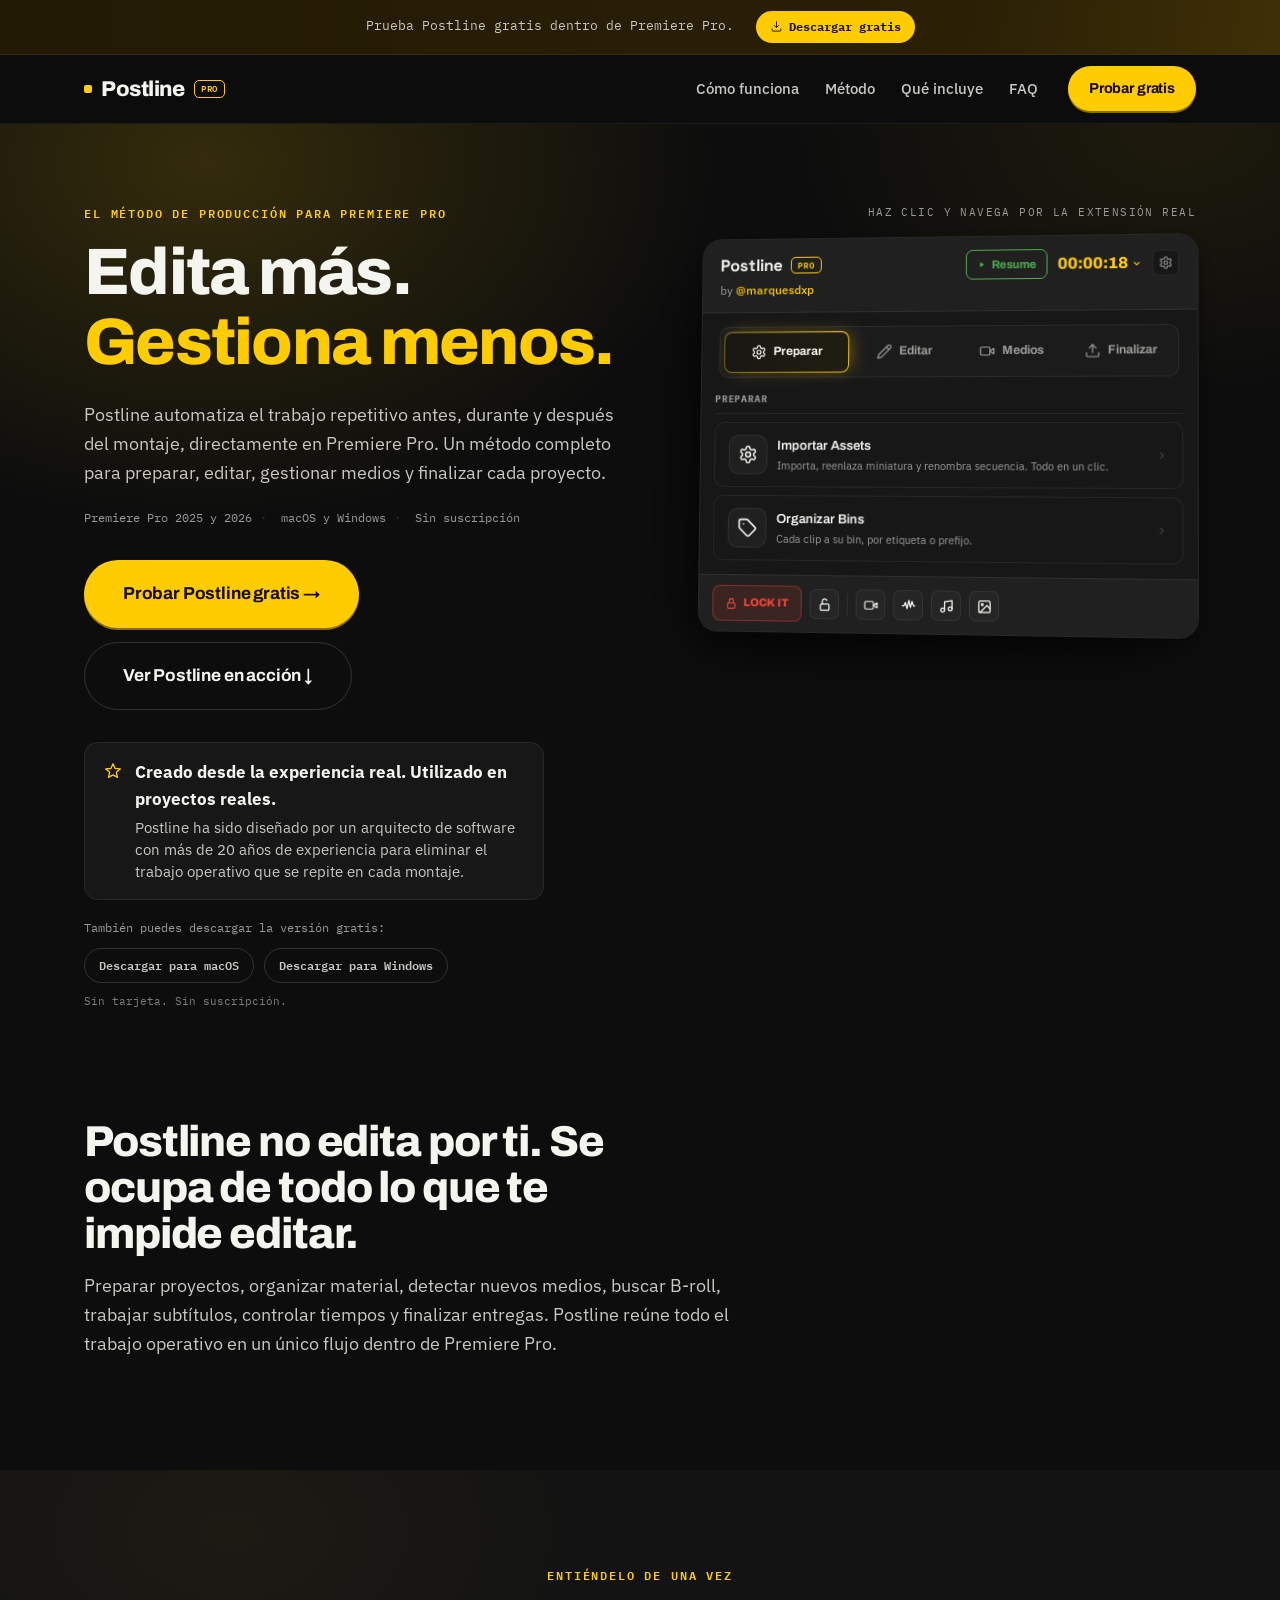
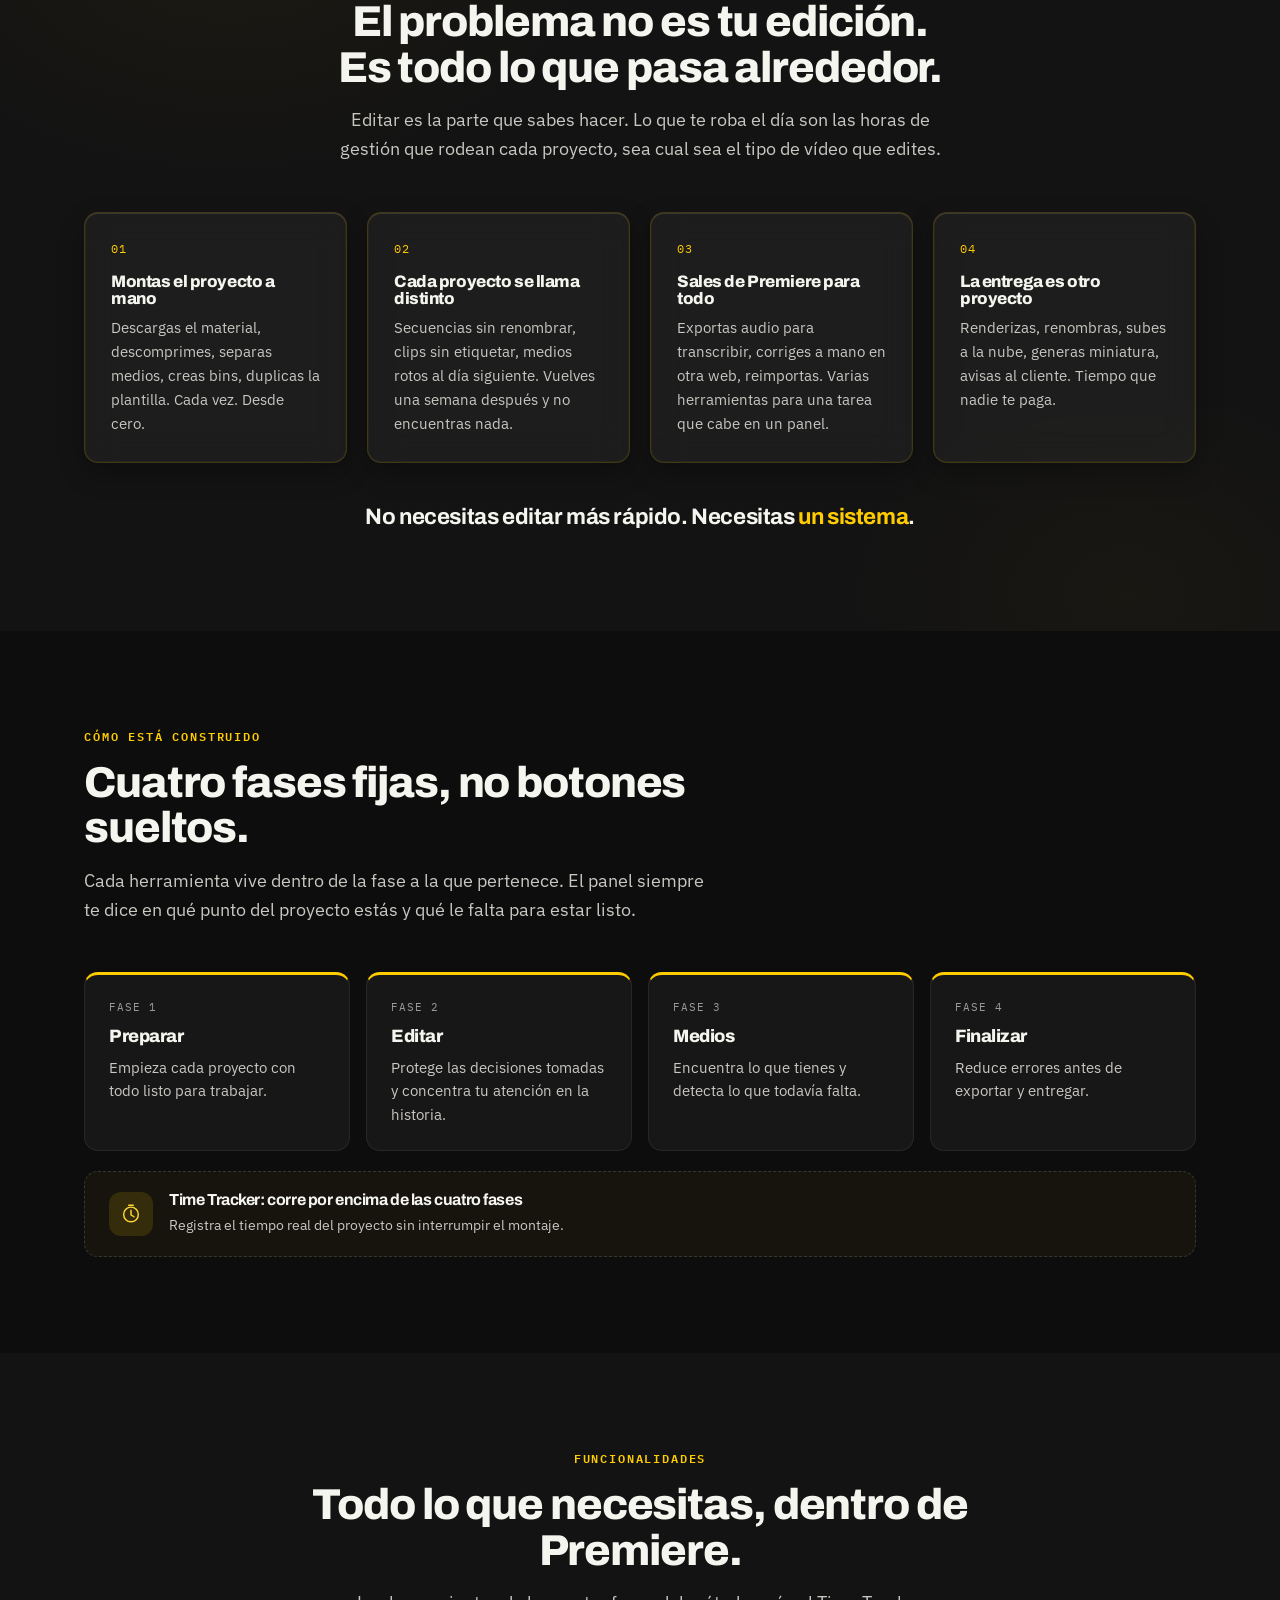
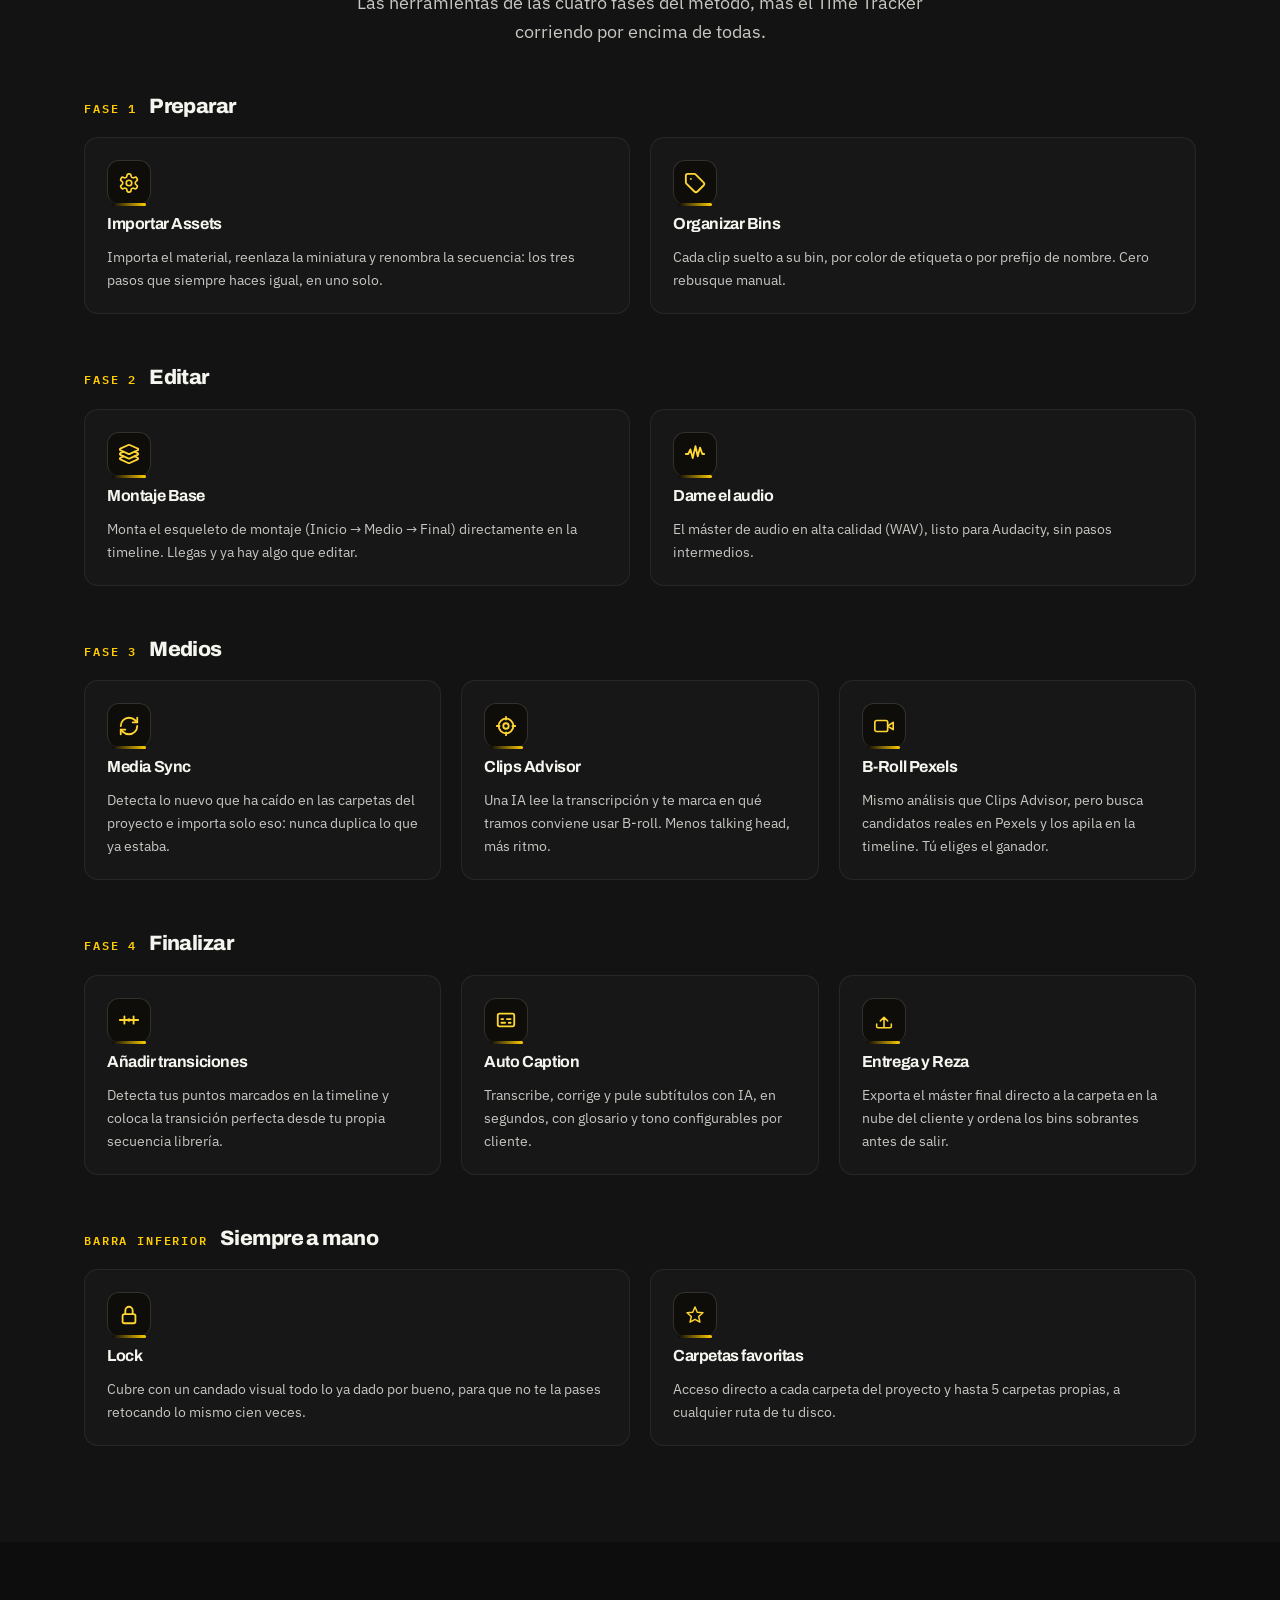
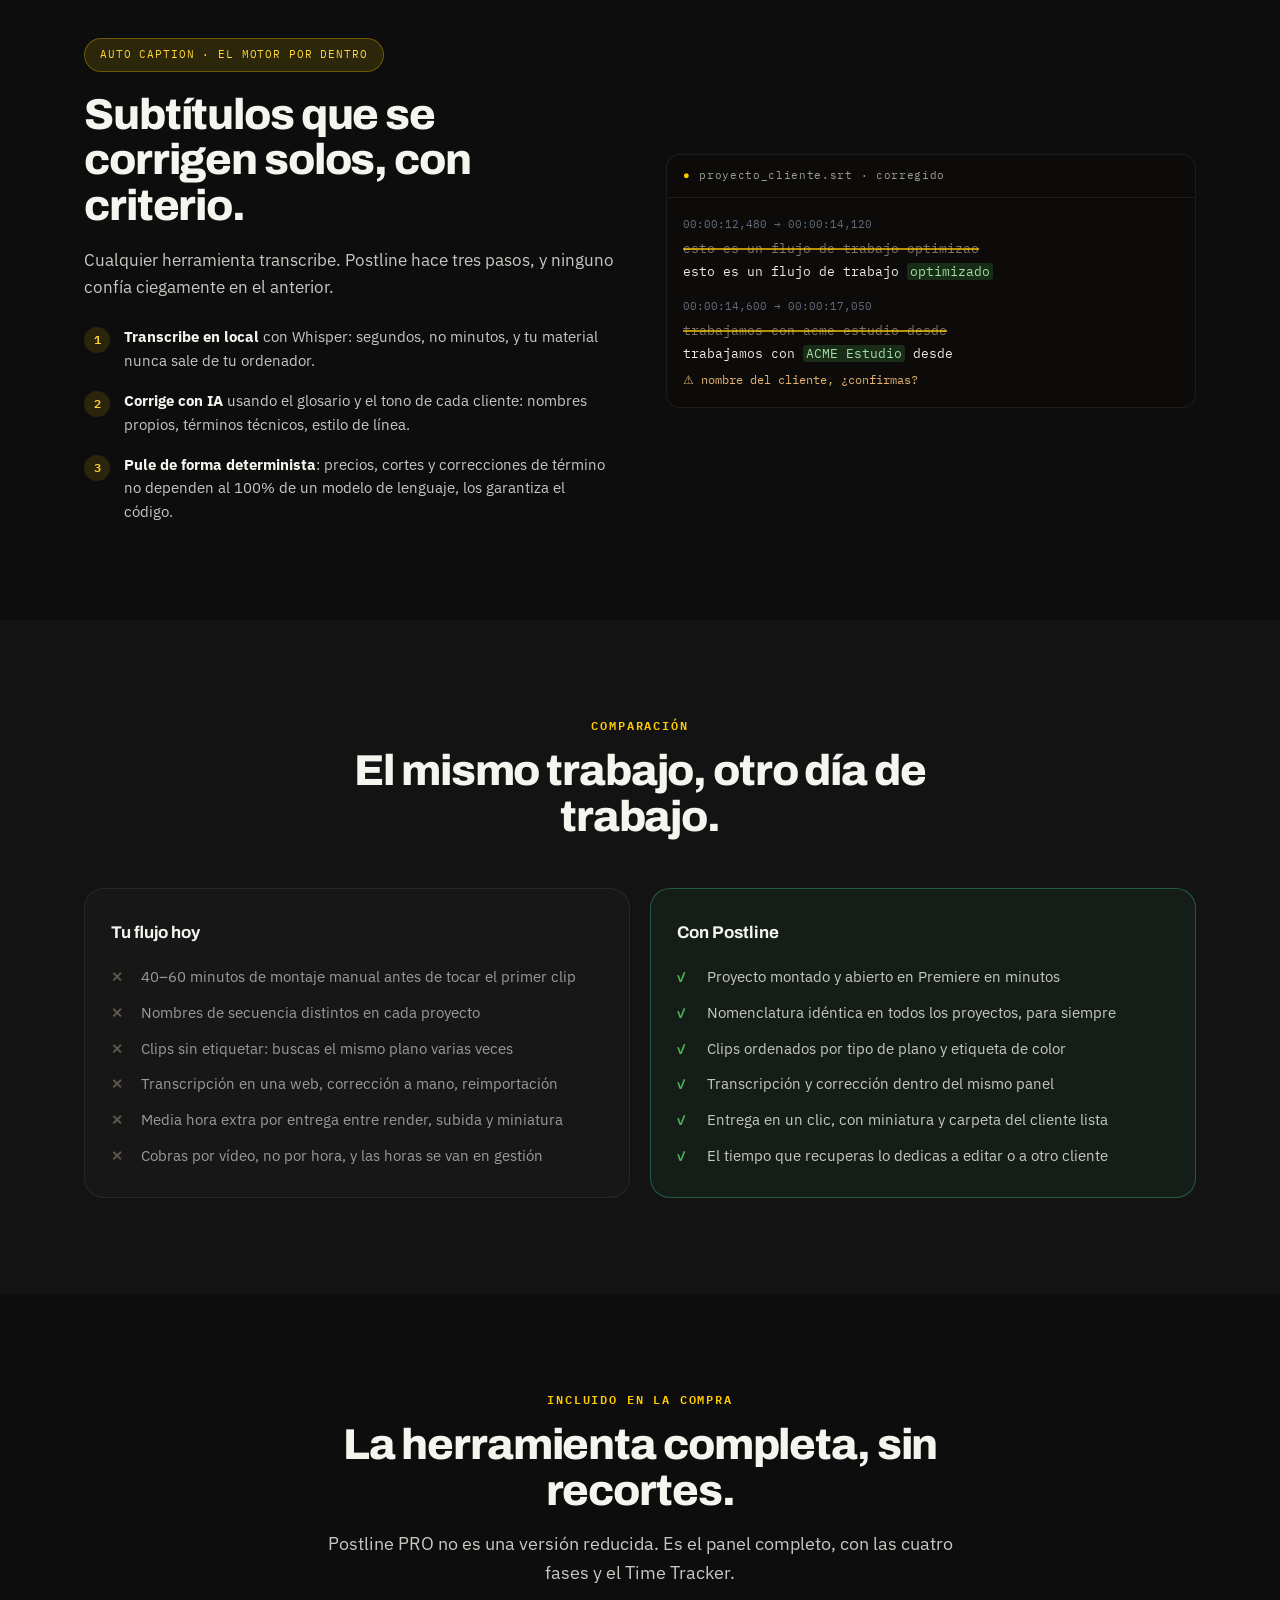
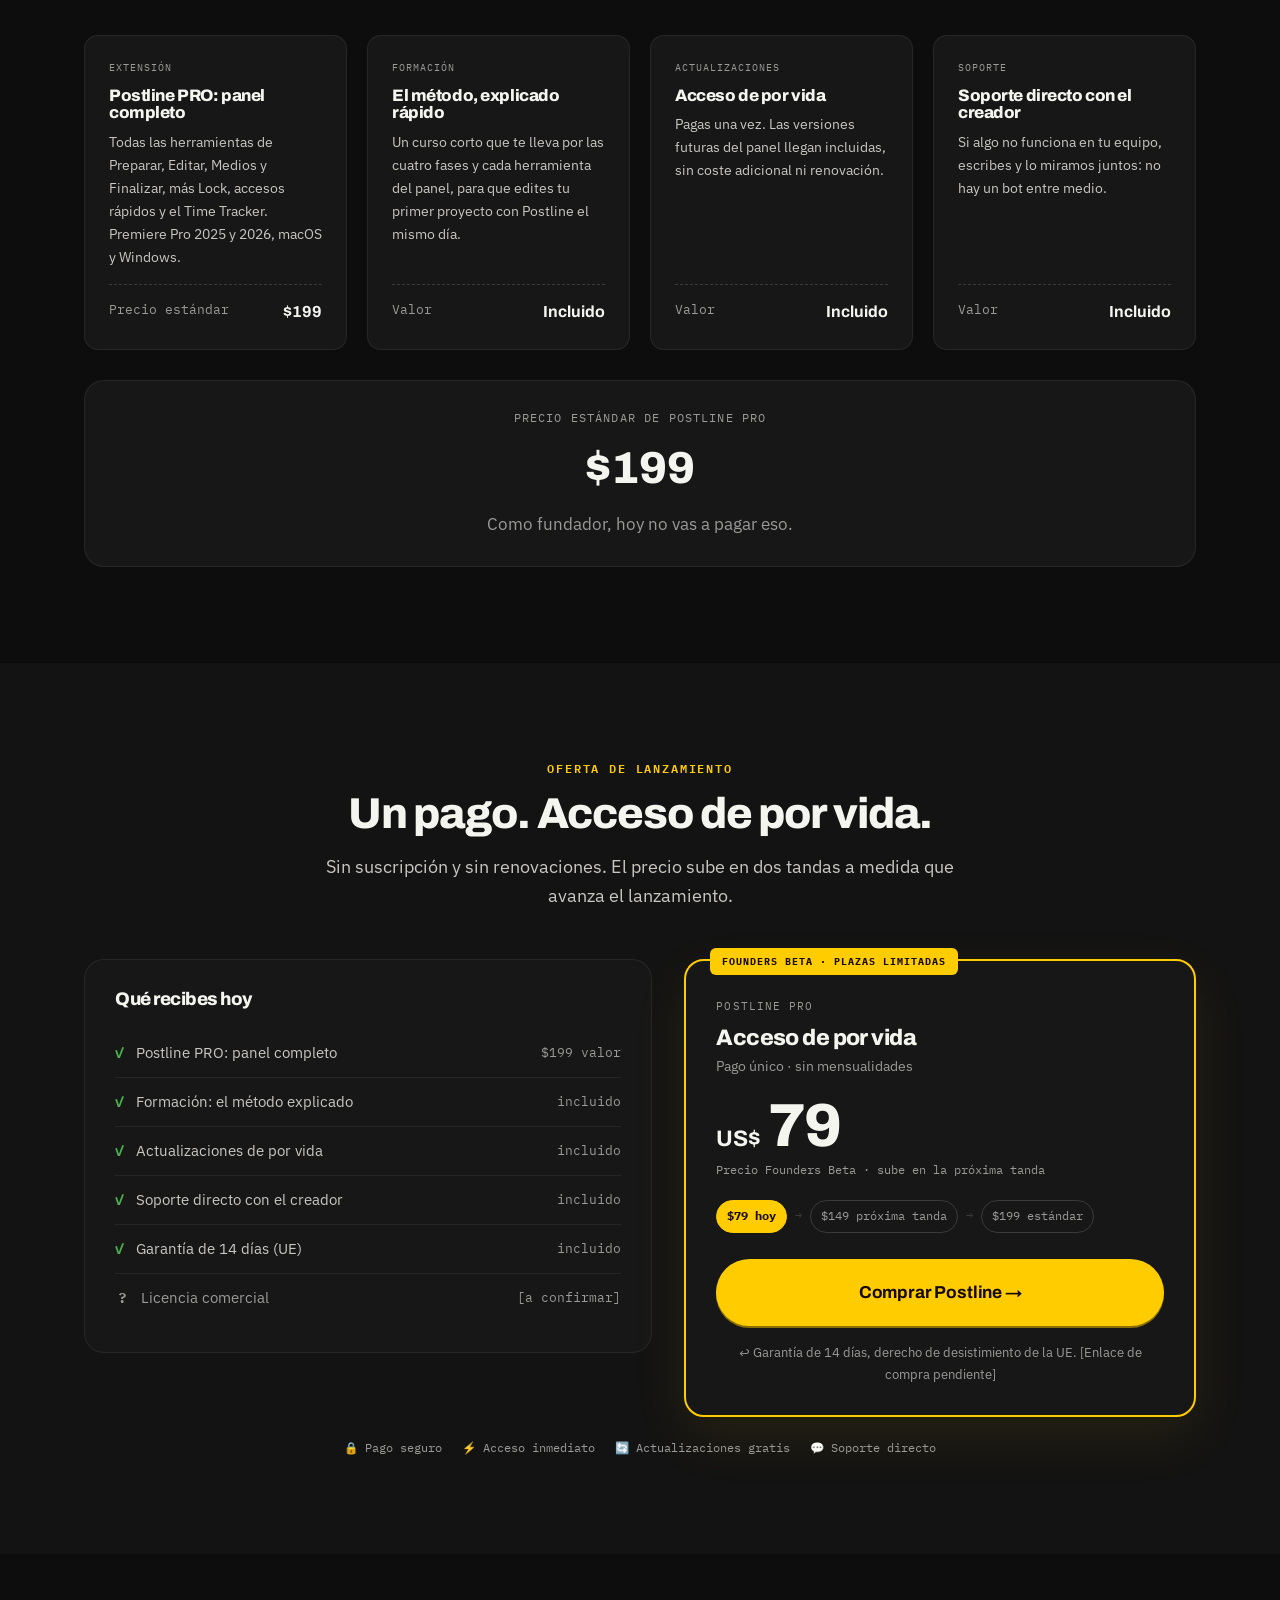
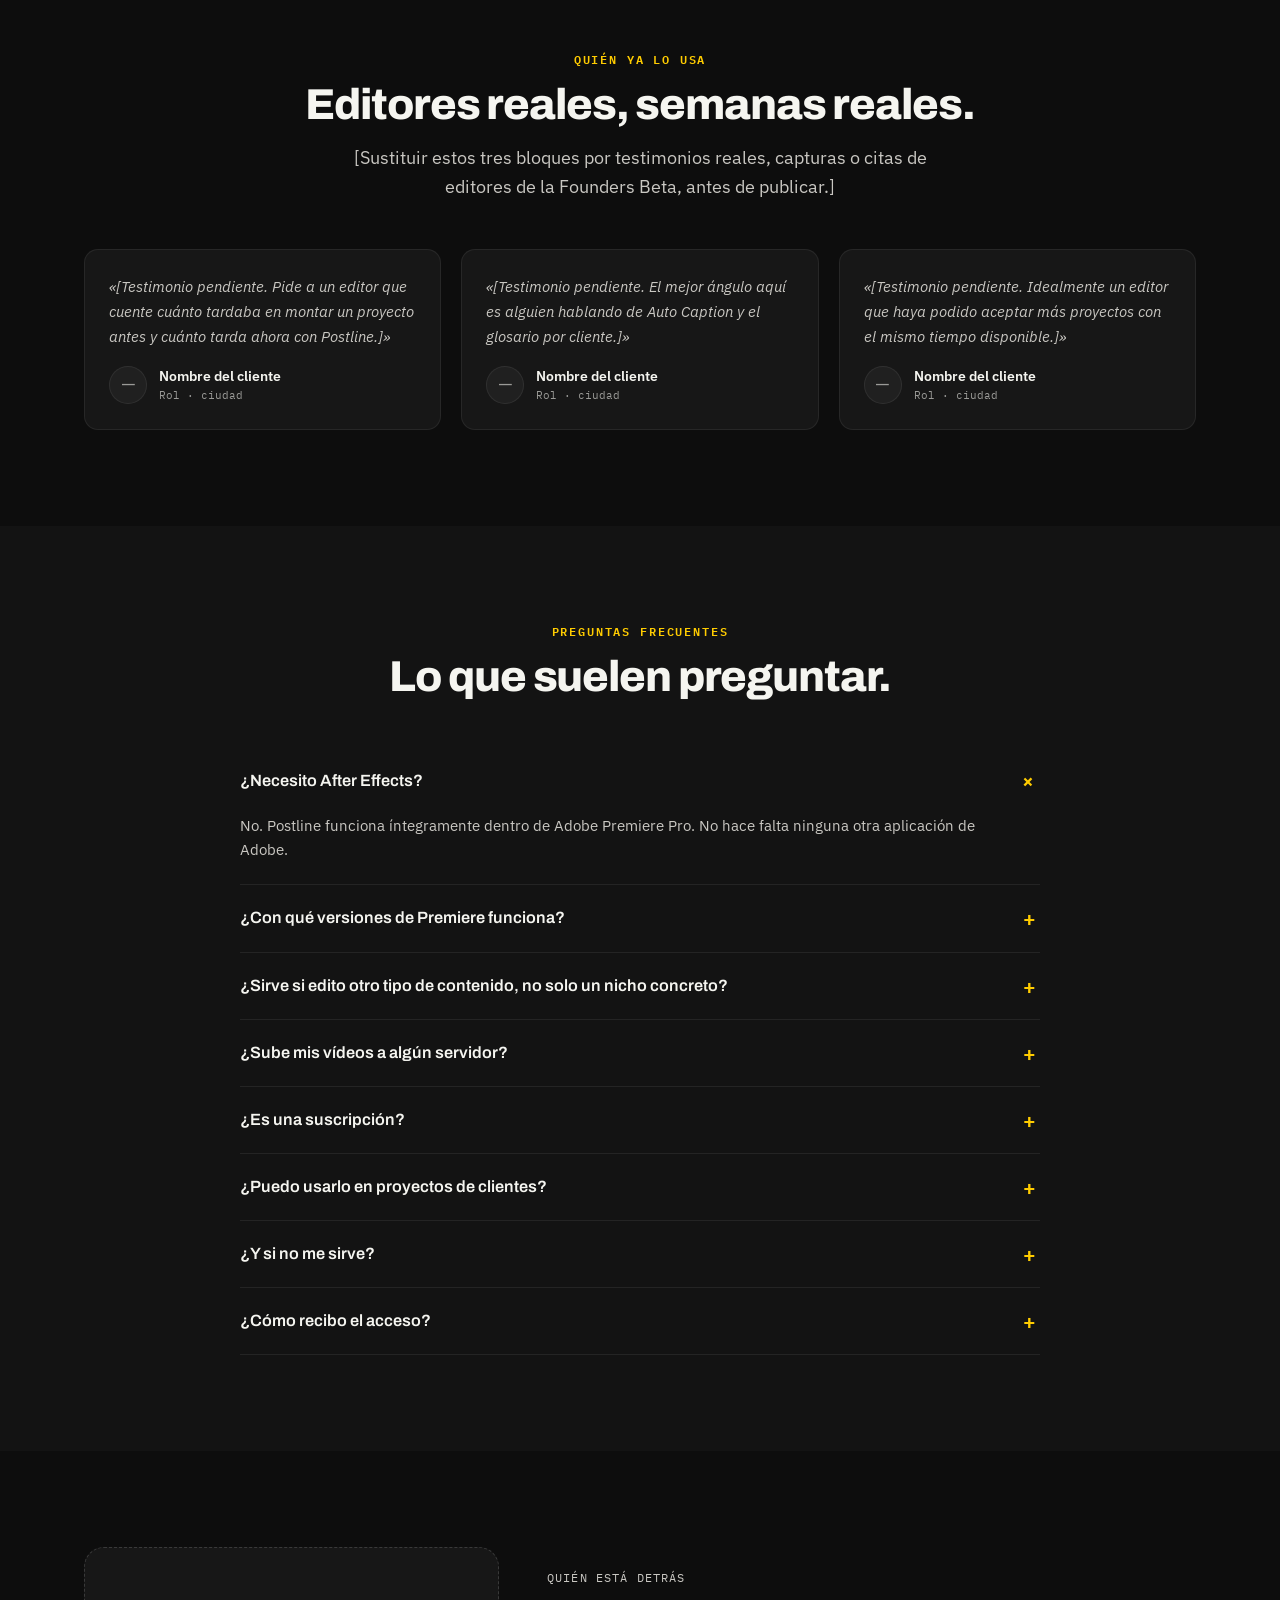
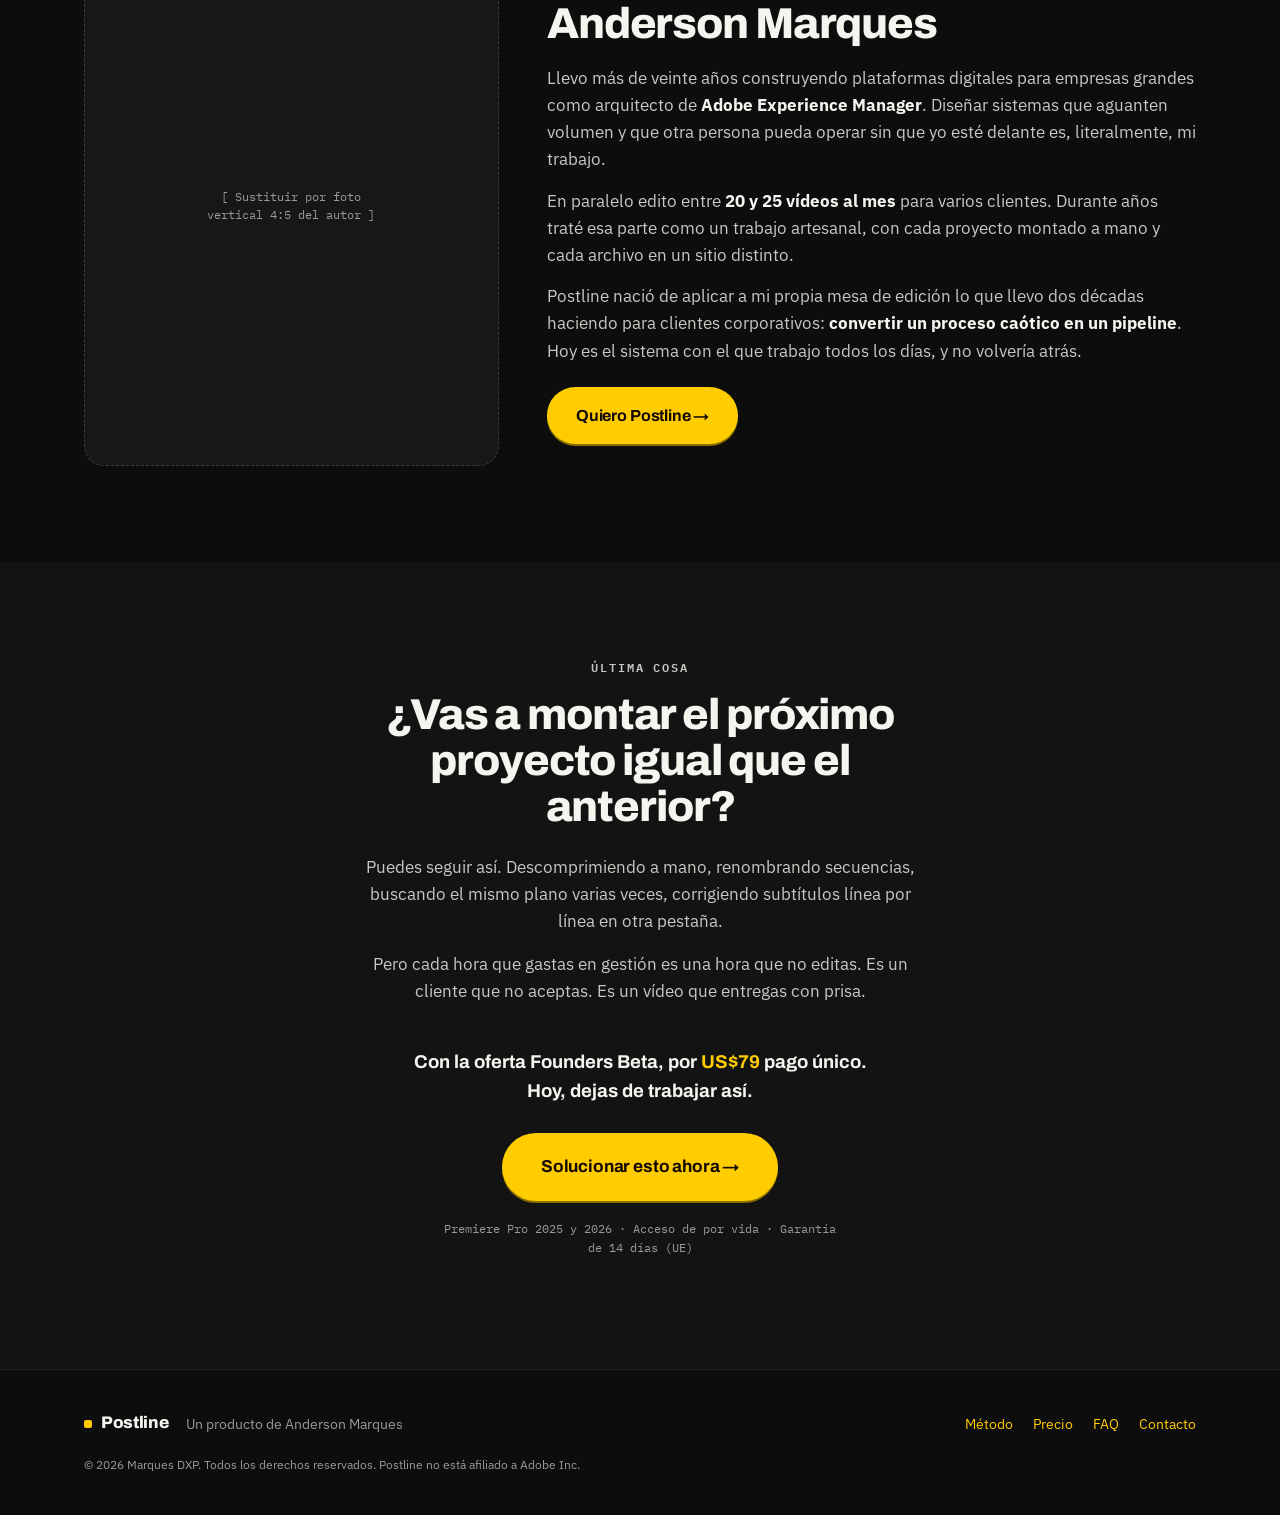
==== commit 42ebc0cd: "Recreate hero panel from the real plugin: exact icons, topbar, toolbar, and correct 2/2/3/3 tool cou" ====
--- a/index.html
+++ b/index.html
@@ -128,13 +128,18 @@
   box-shadow:-26px 34px 70px -18px rgba(0,0,0,.65),0 10px 26px rgba(0,0,0,.4);
   transform:rotateY(-7deg) rotateX(3deg);transition:transform .5s cubic-bezier(.22,1,.36,1);will-change:transform}
 .mock-stage:hover .mock{transform:rotateY(-2.5deg) rotateX(1deg)}
-.mock__bar{display:flex;align-items:center;gap:10px;padding:14px 18px;border-bottom:1px solid var(--line);background:var(--bg-card-hi)}
-.mock__dots{display:flex;gap:6px}
-.mock__dots i{width:8px;height:8px;border-radius:50%;background:var(--line-strong)}
-.mock__title{font-family:var(--word);font-weight:700;font-size:.95rem}
-.mock__title span{color:var(--orange)}
-.mock__badge{margin-left:auto;font-family:var(--mono);font-size:.62rem;color:var(--green);display:flex;align-items:center;gap:6px}
-.mock__badge::before{content:"";width:6px;height:6px;border-radius:50%;background:var(--green)}
+/* topbar — recreated from the real app's <header class="topbar"> */
+.pl-top{display:flex;align-items:flex-start;justify-content:space-between;gap:12px;padding:13px 18px;border-bottom:1px solid var(--line);background:var(--bg-card-hi)}
+.pl-top__title{display:flex;align-items:center;gap:8px;font-family:var(--word);font-weight:700;font-size:1.05rem;color:var(--ink)}
+.pl-top__by{margin-top:3px;font-size:.72rem;color:var(--muted)}
+.pl-top__by b{font-weight:500;color:var(--orange)}
+.pl-top__right{display:flex;align-items:center;gap:10px}
+.pl-resume{display:flex;align-items:center;gap:5px;padding:5px 10px;border-radius:7px;border:1px solid var(--green);color:var(--green);font-family:var(--display);font-weight:700;font-size:.72rem}
+.pl-resume svg{width:10px;height:10px;fill:currentColor;stroke:none}
+.pl-time{display:flex;align-items:center;gap:3px;font-family:var(--display);font-weight:800;font-size:1rem;color:var(--orange);font-variant-numeric:tabular-nums}
+.pl-time svg{width:11px;height:11px;stroke:var(--orange);fill:none;stroke-width:2.4}
+.pl-gear{width:26px;height:26px;border-radius:6px;background:var(--bg-card);border:1px solid var(--line);display:grid;place-items:center;color:var(--muted);flex:0 0 auto}
+.pl-gear svg{width:14px;height:14px;stroke:currentColor;fill:none;stroke-width:1.8}
 
 /* timer widget, home-timer-panel, recreated */
 .pl-timer{display:flex;align-items:stretch;gap:5px;padding:12px 18px;border-bottom:1px solid var(--line)}
@@ -161,18 +166,27 @@
   background:linear-gradient(rgba(18,18,18,.94),rgba(18,18,18,.94)) padding-box,
              linear-gradient(95deg,rgba(255,204,0,.4) 0%,rgba(255,204,0,.95) 100%) border-box;
   box-shadow:5px 0 18px -5px rgba(255,204,0,.45),inset 0 1px 0 rgba(255,255,255,.14)}
-.mock__body{padding:18px}
-.mock__hint{font-family:var(--mono);font-size:.68rem;color:var(--muted);letter-spacing:.03em;margin-bottom:14px}
-.mock__row{display:flex;align-items:center;gap:14px;padding:14px;border:1px solid var(--line);border-radius:var(--r-sm);margin-bottom:10px;background:rgba(255,255,255,.015)}
-.mock__row:last-child{margin-bottom:0}
-.mock__row .badge{width:36px;height:36px;border-radius:9px}
-.mock__row .badge .icon{width:18px;height:18px}
-.mock__rt{flex:1;min-width:0}
-.mock__rt b{display:block;font-family:var(--display);font-weight:700;font-size:.92rem}
-.mock__rt span{display:block;font-family:var(--mono);font-size:.7rem;color:var(--muted);margin-top:2px;white-space:nowrap;overflow:hidden;text-overflow:ellipsis}
-.mock__go{width:26px;height:26px;border-radius:50%;border:1px solid var(--line-strong);display:grid;place-items:center;color:var(--muted);flex:0 0 auto}
-.mock__foot{padding:12px 18px;border-top:1px solid var(--line);font-family:var(--mono);font-size:.68rem;color:var(--muted);display:flex;justify-content:space-between}
-.mock__foot b{color:var(--ink-soft);font-weight:500}
+.mock__body{padding:14px}
+.pl-phasehead{font-family:var(--mono);font-size:.62rem;font-weight:700;letter-spacing:.08em;text-transform:uppercase;color:var(--muted);padding-bottom:6px;margin:0 0 8px;border-bottom:1px solid var(--line)}
+.pl-tool{display:flex;align-items:center;gap:10px;padding:12px 14px;background:var(--bg-card);border:1px solid var(--line);border-radius:10px;margin-bottom:8px}
+.pl-tool:last-child{margin-bottom:0}
+.pl-tool-ic{width:40px;height:40px;min-width:40px;border-radius:10px;background:var(--bg-card-hi);border:1px solid var(--line);display:grid;place-items:center;flex:0 0 auto}
+.pl-tool-ic svg{width:20px;height:20px;stroke:var(--orange);fill:none;stroke-width:2}
+.pl-tool-tx{flex:1;min-width:0}
+.pl-tool-tx b{display:block;font-family:var(--display);font-weight:600;font-size:.82rem;color:var(--ink)}
+.pl-tool-tx span{display:block;font-size:.68rem;color:var(--muted);margin-top:2px;white-space:nowrap;overflow:hidden;text-overflow:ellipsis}
+.pl-tool-arr{width:12px;height:12px;flex:0 0 auto;stroke:var(--muted);opacity:.5;fill:none;stroke-width:2}
+.pl-toolbar{display:flex;align-items:center;gap:8px;padding:10px 14px;border-top:1px solid var(--line);background:var(--bg-card-hi);flex-wrap:wrap}
+.pl-lock{display:flex;align-items:center;gap:6px;padding:8px 12px;border-radius:8px;background:rgba(244,67,54,.12);border:1px solid rgba(244,67,54,.4);color:#f44336;font-family:var(--display);font-weight:800;font-size:.7rem}
+.pl-lock svg{width:13px;height:13px;stroke:currentColor;fill:none;stroke-width:2}
+.pl-sep{width:1px;height:22px;background:var(--line)}
+.pl-tbtn{width:30px;height:30px;border-radius:7px;background:rgba(255,255,255,.02);border:1px solid var(--line);display:grid;place-items:center;flex:0 0 auto}
+.pl-tbtn svg{width:15px;height:15px;fill:none;stroke-width:2}
+.pl-tbtn--gray svg{stroke:var(--muted)}
+.pl-tbtn--pink svg{stroke:#ff84d1}
+.pl-tbtn--green svg{stroke:#20dc62}
+.pl-tbtn--teal svg{stroke:#1ee0c0}
+.pl-tbtn--blue svg{stroke:#6fb2ff}
 
 /* grids */
 .grid{display:grid;gap:20px}
@@ -356,16 +370,23 @@
 <svg width="0" height="0" style="position:absolute" aria-hidden="true">
 <defs>
 <symbol id="ic-import" viewBox="0 0 24 24"><path d="M12 3v11M8 10l4 4 4-4M4 16.5V19a1.5 1.5 0 0 0 1.5 1.5h13A1.5 1.5 0 0 0 20 19v-2.5" fill="none" stroke="currentColor" stroke-width="1.7" stroke-linecap="round" stroke-linejoin="round"/></symbol>
-<symbol id="ic-tag" viewBox="0 0 24 24"><path d="M3.5 11.2 12 2.7h7.3a1 1 0 0 1 1 1V11l-8.5 8.5a1 1 0 0 1-1.4 0l-6.9-6.9a1 1 0 0 1 0-1.4Z" fill="none" stroke="currentColor" stroke-width="1.7" stroke-linejoin="round"/><circle cx="16" cy="7" r="1.3" fill="currentColor"/></symbol>
+<symbol id="ic-tag" viewBox="0 0 24 24"><path d="M12.586 2.586A2 2 0 0 0 11.172 2H4a2 2 0 0 0-2 2v7.172a2 2 0 0 0 .586 1.414l8.704 8.704a2.426 2.426 0 0 0 3.42 0l6.58-6.58a2.426 2.426 0 0 0 0-3.42z" fill="none" stroke="currentColor" stroke-width="2" stroke-linejoin="round"/><circle cx="7.5" cy="7.5" r="1" fill="currentColor" stroke="none"/></symbol>
+<symbol id="ic-target" viewBox="0 0 24 24" fill="none" stroke="currentColor" stroke-width="2" stroke-linecap="round" stroke-linejoin="round"><circle cx="12" cy="12" r="8"></circle><circle cx="12" cy="12" r="3"></circle><path d="M12 2v3M12 19v3M2 12h3M19 12h3"></path></symbol>
+<symbol id="ic-transition" viewBox="0 0 24 24" fill="none" stroke="currentColor" stroke-width="2" stroke-linecap="round" stroke-linejoin="round"><path d="M2 12h20"></path><path d="M7 8v8M17 8v8"></path><circle cx="12" cy="12" r="2" fill="currentColor" stroke="none"></circle></symbol>
+<symbol id="ic-unlock" viewBox="0 0 24 24" fill="none" stroke="currentColor" stroke-width="2" stroke-linecap="round" stroke-linejoin="round"><rect x="5" y="11" width="14" height="10" rx="2"></rect><path d="M8 11V7a4 4 0 0 1 7.5-2"></path></symbol>
+<symbol id="ic-play" viewBox="0 0 24 24"><path d="m8 6 10 6-10 6z" fill="currentColor" stroke="none"></path></symbol>
+<symbol id="ic-chevrond" viewBox="0 0 24 24" fill="none" stroke="currentColor" stroke-width="2.4" stroke-linecap="round" stroke-linejoin="round"><path d="m7 10 5 5 5-5"></path></symbol>
+<symbol id="ic-note" viewBox="0 0 24 24" fill="none" stroke="currentColor" stroke-width="2" stroke-linecap="round" stroke-linejoin="round"><path d="M9 18V5l12-2v13"></path><circle cx="6" cy="18" r="3"></circle><circle cx="18" cy="16" r="3"></circle></symbol>
+<symbol id="ic-photo" viewBox="0 0 24 24" fill="none" stroke="currentColor" stroke-width="2" stroke-linecap="round" stroke-linejoin="round"><rect x="3" y="3" width="18" height="18" rx="2"></rect><circle cx="8.5" cy="8.5" r="1.5"></circle><path d="m21 15-5-5L5 21"></path></symbol>
 <symbol id="ic-star" viewBox="0 0 24 24"><path d="M12 3.3 14.5 9l6.2.5-4.7 4.1 1.4 6.1L12 16.7 6.6 19.7 8 13.6 3.3 9.5 9.5 9Z" fill="none" stroke="currentColor" stroke-width="1.6" stroke-linejoin="round"/></symbol>
-<symbol id="ic-layers" viewBox="0 0 24 24"><path d="M12 3 21 8l-9 5-9-5Z" fill="none" stroke="currentColor" stroke-width="1.6" stroke-linejoin="round"/><path d="M3 12.5 12 17.5 21 12.5M3 16.5 12 21.5 21 16.5" fill="none" stroke="currentColor" stroke-width="1.6" stroke-linecap="round" stroke-linejoin="round"/></symbol>
-<symbol id="ic-wave" viewBox="0 0 24 24"><path d="M3 12v1M7 8v8M11 4v16M15 8v8M19 10v4M21 12v.5" fill="none" stroke="currentColor" stroke-width="1.7" stroke-linecap="round"/></symbol>
-<symbol id="ic-lock" viewBox="0 0 24 24"><rect x="5" y="10.5" width="14" height="9.5" rx="2" fill="none" stroke="currentColor" stroke-width="1.7"/><path d="M8 10.5V8a4 4 0 0 1 8 0v2.5" fill="none" stroke="currentColor" stroke-width="1.7" stroke-linecap="round"/></symbol>
-<symbol id="ic-sync" viewBox="0 0 24 24"><path d="M4.5 12a7.5 7.5 0 0 1 12.6-5.5M19.5 12a7.5 7.5 0 0 1-12.6 5.5" fill="none" stroke="currentColor" stroke-width="1.7" stroke-linecap="round"/><path d="M17 3.5v3.5h-3.5M7 20.5V17h3.5" fill="none" stroke="currentColor" stroke-width="1.7" stroke-linecap="round" stroke-linejoin="round"/></symbol>
+<symbol id="ic-layers" viewBox="0 0 24 24" fill="none" stroke="currentColor" stroke-width="2" stroke-linecap="round" stroke-linejoin="round"><path d="m12.83 2.18a2 2 0 0 0-1.66 0L2.6 6.08a1 1 0 0 0 0 1.83l8.58 3.91a2 2 0 0 0 1.66 0l8.58-3.9A1 1 0 0 0 21.4 6z"></path><path d="m6.08 9.5-3.5 1.6a1 1 0 0 0 0 1.81l8.6 3.91a2 2 0 0 0 1.65 0l8.58-3.9a1 1 0 0 0 0-1.83L18 9.4"></path><path d="m6.08 14.5-3.5 1.6a1 1 0 0 0 0 1.81l8.6 3.91a2 2 0 0 0 1.65 0l8.58-3.9a1 1 0 0 0 0-1.83L18 14.4"></path></symbol>
+<symbol id="ic-wave" viewBox="0 0 24 24" fill="none" stroke="currentColor" stroke-width="2" stroke-linecap="round" stroke-linejoin="round"><path d="M2 12h2.5L7 7l2.5 9.5 3-13 2.5 11 2.5-9.5L20 12H22"></path></symbol>
+<symbol id="ic-lock" viewBox="0 0 24 24" fill="none" stroke="currentColor" stroke-width="2" stroke-linecap="round" stroke-linejoin="round"><rect x="5" y="11" width="14" height="10" rx="2"></rect><path d="M8 11V7a4 4 0 0 1 8 0v4"></path></symbol>
+<symbol id="ic-sync" viewBox="0 0 24 24" fill="none" stroke="currentColor" stroke-width="2" stroke-linecap="round" stroke-linejoin="round"><path d="M3 12a9 9 0 0 1 9-9 9.75 9.75 0 0 1 6.74 2.74L21 8"></path><path d="M21 3v5h-5"></path><path d="M21 12a9 9 0 0 1-9 9 9.75 9.75 0 0 1-6.74-2.74L3 16"></path><path d="M8 16H3v5"></path></symbol>
 <symbol id="ic-wand" viewBox="0 0 24 24"><path d="M4 20 15 9" fill="none" stroke="currentColor" stroke-width="1.7" stroke-linecap="round"/><path d="M17 3.5v3M22 5h-3M18.5 8.5v0" fill="none" stroke="currentColor" stroke-width="1.5" stroke-linecap="round"/><path d="M9 4v2.4M8 5.2h2M20.2 13.5v2.2M19.1 14.6h2.2" fill="none" stroke="currentColor" stroke-width="1.3" stroke-linecap="round"/></symbol>
 <symbol id="ic-film" viewBox="0 0 24 24"><rect x="3" y="6.5" width="18" height="12" rx="1.5" fill="none" stroke="currentColor" stroke-width="1.6"/><path d="M7.5 6.5v12M16.5 6.5v12M3 10.5h4M17 10.5h4M3 14.5h4M17 14.5h4" fill="none" stroke="currentColor" stroke-width="1.4"/></symbol>
 <symbol id="ic-swap" viewBox="0 0 24 24"><path d="M4 8h13M13.5 4.5 17 8l-3.5 3.5M20 16H7M10.5 12.5 7 16l3.5 3.5" fill="none" stroke="currentColor" stroke-width="1.7" stroke-linecap="round" stroke-linejoin="round"/></symbol>
-<symbol id="ic-caption" viewBox="0 0 24 24"><rect x="3" y="5.5" width="18" height="13" rx="2" fill="none" stroke="currentColor" stroke-width="1.6"/><path d="M6.5 13h5M6.5 15.5h8M13.5 13h4" fill="none" stroke="currentColor" stroke-width="1.5" stroke-linecap="round"/></symbol>
+<symbol id="ic-caption" viewBox="0 0 24 24" fill="none" stroke="currentColor" stroke-width="2" stroke-linecap="round" stroke-linejoin="round"><rect x="3" y="5" width="18" height="14" rx="2"></rect><path d="M7 15h4M15 15h2M7 11h2M13 11h4"></path></symbol>
 <symbol id="ic-upload" viewBox="0 0 24 24"><path d="M12 20V9M8 13l4-4 4 4M4 16.5V19a1.5 1.5 0 0 0 1.5 1.5h13A1.5 1.5 0 0 0 20 19v-2.5" fill="none" stroke="currentColor" stroke-width="1.7" stroke-linecap="round" stroke-linejoin="round"/></symbol>
 <symbol id="ic-clock" viewBox="0 0 24 24"><circle cx="12" cy="12.5" r="8" fill="none" stroke="currentColor" stroke-width="1.6"/><path d="M12 8v5l3.2 2" fill="none" stroke="currentColor" stroke-width="1.6" stroke-linecap="round" stroke-linejoin="round"/><path d="M9.5 2.5h5" fill="none" stroke="currentColor" stroke-width="1.6" stroke-linecap="round"/></symbol>
 <symbol id="ic-gear" viewBox="0 0 24 24" fill="none" stroke="currentColor" stroke-width="1.8" stroke-linecap="round" stroke-linejoin="round">
@@ -445,20 +466,15 @@
     <div class="mock-stage">
     <p class="mock__caption">Haz clic y navega por la extensión real</p>
     <div class="mock">
-      <div class="mock__bar">
-        <div class="mock__dots"><i></i><i></i><i></i></div>
-        <span class="mock__title">Postline <span>PRO</span></span>
-        <span class="mock__badge">proyecto activo</span>
-      </div>
-
-      <div class="pl-timer">
-        <div class="pl-timer-tile">
-          <span class="pl-timer-ic pl-timer-ic--run"><svg viewBox="0 0 24 24"><use href="#ic-clock"></use></svg></span>
-          <span class="pl-timer-copy"><span>Sesión</span><strong>14:32</strong></span>
+      <div class="pl-top">
+        <div>
+          <div class="pl-top__title">Postline<span class="badge-pro">PRO</span></div>
+          <div class="pl-top__by">by <b>@marquesdxp</b></div>
         </div>
-        <div class="pl-timer-tile pl-timer-tile--total">
-          <span class="pl-timer-ic pl-timer-ic--gold"><svg viewBox="0 0 24 24"><use href="#ic-clock"></use></svg></span>
-          <span class="pl-timer-copy"><span>Hoy</span><strong>2h 45m</strong></span>
+        <div class="pl-top__right">
+          <span class="pl-resume"><svg viewBox="0 0 24 24"><use href="#ic-play"></use></svg>Resume</span>
+          <span class="pl-time">00:00:18<svg viewBox="0 0 24 24"><use href="#ic-chevrond"></use></svg></span>
+          <span class="pl-gear"><svg viewBox="0 0 24 24"><use href="#ic-gear"></use></svg></span>
         </div>
       </div>
 
@@ -482,31 +498,37 @@
       </div>
 
       <div class="mock__body" data-phase="prep">
-        <p class="mock__hint">Fase 1 de 4 · deja el proyecto listo para trabajar</p>
-        <div class="mock__row"><span class="badge"><svg class="icon" viewBox="0 0 24 24"><use href="#ic-import"></use></svg></span><span class="mock__rt"><b>Importar Assets</b><span>Importa, reenlaza miniatura y renombra secuencia</span></span><span class="mock__go">→</span></div>
-        <div class="mock__row"><span class="badge"><svg class="icon" viewBox="0 0 24 24"><use href="#ic-tag"></use></svg></span><span class="mock__rt"><b>Organizar Bins</b><span>Clasifica clips por etiqueta o prefijo</span></span><span class="mock__go">→</span></div>
-        <div class="mock__row"><span class="badge"><svg class="icon" viewBox="0 0 24 24"><use href="#ic-star"></use></svg></span><span class="mock__rt"><b>Carpetas favoritas</b><span>Accesos directos a cada carpeta del proyecto</span></span><span class="mock__go">→</span></div>
+        <p class="pl-phasehead">Preparar</p>
+        <div class="pl-tool"><span class="pl-tool-ic"><svg viewBox="0 0 24 24"><use href="#ic-gear"></use></svg></span><span class="pl-tool-tx"><b>Importar Assets</b><span>Importa, reenlaza miniatura y renombra secuencia. Todo en un clic.</span></span><svg class="pl-tool-arr" viewBox="0 0 24 24"><path d="m9 18 6-6-6-6"></path></svg></div>
+        <div class="pl-tool"><span class="pl-tool-ic"><svg viewBox="0 0 24 24"><use href="#ic-tag"></use></svg></span><span class="pl-tool-tx"><b>Organizar Bins</b><span>Cada clip a su bin, por etiqueta o prefijo.</span></span><svg class="pl-tool-arr" viewBox="0 0 24 24"><path d="m9 18 6-6-6-6"></path></svg></div>
       </div>
       <div class="mock__body" data-phase="edit" hidden>
-        <p class="mock__hint">Fase 2 de 4 · construye la historia</p>
-        <div class="mock__row"><span class="badge"><svg class="icon" viewBox="0 0 24 24"><use href="#ic-layers"></use></svg></span><span class="mock__rt"><b>Montaje Base</b><span>Esqueleto Inicio → Medio → Final ya en la timeline</span></span><span class="mock__go">→</span></div>
-        <div class="mock__row"><span class="badge"><svg class="icon" viewBox="0 0 24 24"><use href="#ic-wave"></use></svg></span><span class="mock__rt"><b>Dame el audio</b><span>Exporta el WAV en alta calidad, listo para Audacity</span></span><span class="mock__go">→</span></div>
-        <div class="mock__row"><span class="badge"><svg class="icon" viewBox="0 0 24 24"><use href="#ic-lock"></use></svg></span><span class="mock__rt"><b>Lock</b><span>Candado visual sobre lo ya dado por bueno</span></span><span class="mock__go">→</span></div>
+        <p class="pl-phasehead">Editar</p>
+        <div class="pl-tool"><span class="pl-tool-ic"><svg viewBox="0 0 24 24"><use href="#ic-layers"></use></svg></span><span class="pl-tool-tx"><b>Montaje Base</b><span>Monta Inicio, Medio y Final directo en la timeline.</span></span><svg class="pl-tool-arr" viewBox="0 0 24 24"><path d="m9 18 6-6-6-6"></path></svg></div>
+        <div class="pl-tool"><span class="pl-tool-ic"><svg viewBox="0 0 24 24"><use href="#ic-wave"></use></svg></span><span class="pl-tool-tx"><b>Dame el audio</b><span>El máster en WAV, listo para Audacity.</span></span><svg class="pl-tool-arr" viewBox="0 0 24 24"><path d="m9 18 6-6-6-6"></path></svg></div>
       </div>
       <div class="mock__body" data-phase="media" hidden>
-        <p class="mock__hint">Fase 3 de 4 · qué tienes y qué falta</p>
-        <div class="mock__row"><span class="badge"><svg class="icon" viewBox="0 0 24 24"><use href="#ic-sync"></use></svg></span><span class="mock__rt"><b>Media Sync</b><span>Detecta e importa solo lo nuevo, sin duplicar</span></span><span class="mock__go">→</span></div>
-        <div class="mock__row"><span class="badge"><svg class="icon" viewBox="0 0 24 24"><use href="#ic-wand"></use></svg></span><span class="mock__rt"><b>Clips Advisor</b><span>La IA marca dónde conviene meter B-roll</span></span><span class="mock__go">→</span></div>
-        <div class="mock__row"><span class="badge"><svg class="icon" viewBox="0 0 24 24"><use href="#ic-film"></use></svg></span><span class="mock__rt"><b>B-Roll Pexels</b><span>Trae candidatos reales y los coloca en la timeline</span></span><span class="mock__go">→</span></div>
+        <p class="pl-phasehead">Medios</p>
+        <div class="pl-tool"><span class="pl-tool-ic"><svg viewBox="0 0 24 24"><use href="#ic-sync"></use></svg></span><span class="pl-tool-tx"><b>Media Sync</b><span>Trae los archivos nuevos solo. Sin rebuscar.</span></span><svg class="pl-tool-arr" viewBox="0 0 24 24"><path d="m9 18 6-6-6-6"></path></svg></div>
+        <div class="pl-tool"><span class="pl-tool-ic"><svg viewBox="0 0 24 24"><use href="#ic-target"></use></svg></span><span class="pl-tool-tx"><b>Clips Advisor</b><span>La IA marca dónde meter B-roll, con etiqueta lista para usar.</span></span><svg class="pl-tool-arr" viewBox="0 0 24 24"><path d="m9 18 6-6-6-6"></path></svg></div>
+        <div class="pl-tool"><span class="pl-tool-ic"><svg viewBox="0 0 24 24"><use href="#ic-video"></use></svg></span><span class="pl-tool-tx"><b>Pexels B-Roll</b><span>Trae candidatos de Pexels y los apila en la timeline.</span></span><svg class="pl-tool-arr" viewBox="0 0 24 24"><path d="m9 18 6-6-6-6"></path></svg></div>
       </div>
       <div class="mock__body" data-phase="deliver" hidden>
-        <p class="mock__hint">Fase 4 de 4 · sale listo, sin errores</p>
-        <div class="mock__row"><span class="badge"><svg class="icon" viewBox="0 0 24 24"><use href="#ic-swap"></use></svg></span><span class="mock__rt"><b>Añadir transiciones</b><span>Coloca la transición en cada punto marcado</span></span><span class="mock__go">→</span></div>
-        <div class="mock__row"><span class="badge"><svg class="icon" viewBox="0 0 24 24"><use href="#ic-caption"></use></svg></span><span class="mock__rt"><b>Auto Caption</b><span>Transcribe, corrige y pule subtítulos con IA</span></span><span class="mock__go">→</span></div>
-        <div class="mock__row"><span class="badge"><svg class="icon" viewBox="0 0 24 24"><use href="#ic-upload"></use></svg></span><span class="mock__rt"><b>Entrega y Reza</b><span>Exporta el máster a la carpeta del cliente</span></span><span class="mock__go">→</span></div>
-      </div>
-
-      <div class="mock__foot"><span>Método Postline</span><b>Preparar → Editar → Medios → Finalizar</b></div>
+        <p class="pl-phasehead">Subtítulos y entrega</p>
+        <div class="pl-tool"><span class="pl-tool-ic"><svg viewBox="0 0 24 24"><use href="#ic-transition"></use></svg></span><span class="pl-tool-tx"><b>Añadir transiciones</b><span>Coloca un clip de tu secuencia TRANSITIONS en cada punto marcado.</span></span><svg class="pl-tool-arr" viewBox="0 0 24 24"><path d="m9 18 6-6-6-6"></path></svg></div>
+        <div class="pl-tool"><span class="pl-tool-ic"><svg viewBox="0 0 24 24"><use href="#ic-caption"></use></svg></span><span class="pl-tool-tx"><b>Auto Caption</b><span>Casi cualquier idioma, corregido por IA antes de tu timeline.</span></span><svg class="pl-tool-arr" viewBox="0 0 24 24"><path d="m9 18 6-6-6-6"></path></svg></div>
+        <div class="pl-tool"><span class="pl-tool-ic"><svg viewBox="0 0 24 24"><use href="#ic-upload"></use></svg></span><span class="pl-tool-tx"><b>Entrega y Reza</b><span>Lo manda y reza para que no haya revisiones.</span></span><svg class="pl-tool-arr" viewBox="0 0 24 24"><path d="m9 18 6-6-6-6"></path></svg></div>
+      </div>
+
+      <div class="pl-toolbar">
+        <span class="pl-lock"><svg viewBox="0 0 24 24"><use href="#ic-lock"></use></svg>LOCK IT</span>
+        <span class="pl-tbtn pl-tbtn--gray"><svg viewBox="0 0 24 24"><use href="#ic-unlock"></use></svg></span>
+        <span class="pl-sep"></span>
+        <span class="pl-tbtn pl-tbtn--pink"><svg viewBox="0 0 24 24"><use href="#ic-video"></use></svg></span>
+        <span class="pl-tbtn pl-tbtn--green"><svg viewBox="0 0 24 24"><use href="#ic-wave"></use></svg></span>
+        <span class="pl-tbtn pl-tbtn--teal"><svg viewBox="0 0 24 24"><use href="#ic-note"></use></svg></span>
+        <span class="pl-tbtn pl-tbtn--blue"><svg viewBox="0 0 24 24"><use href="#ic-photo"></use></svg></span>
+      </div>
     </div>
     </div>
   </div>
@@ -602,24 +624,22 @@
     <div class="head head--center">
       <p class="eyebrow">Funcionalidades</p>
       <h2>Todo lo que necesitas, dentro de Premiere.</h2>
-      <p class="lede">Doce herramientas repartidas en las cuatro fases del método, más el Time Tracker corriendo por encima de todas.</p>
+      <p class="lede">Las herramientas de las cuatro fases del método, más el Time Tracker corriendo por encima de todas.</p>
     </div>
 
     <div class="fgroup">
       <div class="fgroup__head"><p class="eyebrow">Fase 1</p><h3>Preparar</h3></div>
-      <div class="grid grid--3">
-        <div class="feat rv"><span class="badge"><svg class="icon" viewBox="0 0 24 24"><use href="#ic-import"></use></svg></span><h4>Importar Assets</h4><p>Importa el material, reenlaza la miniatura y renombra la secuencia: los tres pasos que siempre haces igual, en uno solo.</p></div>
+      <div class="grid grid--2">
+        <div class="feat rv"><span class="badge"><svg class="icon" viewBox="0 0 24 24"><use href="#ic-gear"></use></svg></span><h4>Importar Assets</h4><p>Importa el material, reenlaza la miniatura y renombra la secuencia: los tres pasos que siempre haces igual, en uno solo.</p></div>
         <div class="feat rv"><span class="badge"><svg class="icon" viewBox="0 0 24 24"><use href="#ic-tag"></use></svg></span><h4>Organizar Bins</h4><p>Cada clip suelto a su bin, por color de etiqueta o por prefijo de nombre. Cero rebusque manual.</p></div>
-        <div class="feat rv"><span class="badge"><svg class="icon" viewBox="0 0 24 24"><use href="#ic-star"></use></svg></span><h4>Carpetas favoritas</h4><p>Acceso directo a cada carpeta del proyecto y hasta 5 carpetas propias, a cualquier ruta de tu disco.</p></div>
       </div>
     </div>
 
     <div class="fgroup">
       <div class="fgroup__head"><p class="eyebrow">Fase 2</p><h3>Editar</h3></div>
-      <div class="grid grid--3">
+      <div class="grid grid--2">
         <div class="feat rv"><span class="badge"><svg class="icon" viewBox="0 0 24 24"><use href="#ic-layers"></use></svg></span><h4>Montaje Base</h4><p>Monta el esqueleto de montaje (Inicio → Medio → Final) directamente en la timeline. Llegas y ya hay algo que editar.</p></div>
         <div class="feat rv"><span class="badge"><svg class="icon" viewBox="0 0 24 24"><use href="#ic-wave"></use></svg></span><h4>Dame el audio</h4><p>El máster de audio en alta calidad (WAV), listo para Audacity, sin pasos intermedios.</p></div>
-        <div class="feat rv"><span class="badge"><svg class="icon" viewBox="0 0 24 24"><use href="#ic-lock"></use></svg></span><h4>Lock</h4><p>Cubre con un candado visual todo lo ya dado por bueno, para que no te la pases retocando lo mismo cien veces.</p></div>
       </div>
     </div>
 
@@ -627,17 +647,25 @@
       <div class="fgroup__head"><p class="eyebrow">Fase 3</p><h3>Medios</h3></div>
       <div class="grid grid--3">
         <div class="feat rv"><span class="badge"><svg class="icon" viewBox="0 0 24 24"><use href="#ic-sync"></use></svg></span><h4>Media Sync</h4><p>Detecta lo nuevo que ha caído en las carpetas del proyecto e importa solo eso: nunca duplica lo que ya estaba.</p></div>
-        <div class="feat rv"><span class="badge"><svg class="icon" viewBox="0 0 24 24"><use href="#ic-wand"></use></svg></span><h4>Clips Advisor</h4><p>Una IA lee la transcripción y te marca en qué tramos conviene usar B-roll. Menos talking head, más ritmo.</p></div>
-        <div class="feat rv"><span class="badge"><svg class="icon" viewBox="0 0 24 24"><use href="#ic-film"></use></svg></span><h4>B-Roll Pexels</h4><p>Mismo análisis que Clips Advisor, pero busca candidatos reales en Pexels y los apila en la timeline. Tú eliges el ganador.</p></div>
+        <div class="feat rv"><span class="badge"><svg class="icon" viewBox="0 0 24 24"><use href="#ic-target"></use></svg></span><h4>Clips Advisor</h4><p>Una IA lee la transcripción y te marca en qué tramos conviene usar B-roll. Menos talking head, más ritmo.</p></div>
+        <div class="feat rv"><span class="badge"><svg class="icon" viewBox="0 0 24 24"><use href="#ic-video"></use></svg></span><h4>B-Roll Pexels</h4><p>Mismo análisis que Clips Advisor, pero busca candidatos reales en Pexels y los apila en la timeline. Tú eliges el ganador.</p></div>
       </div>
     </div>
 
     <div class="fgroup">
       <div class="fgroup__head"><p class="eyebrow">Fase 4</p><h3>Finalizar</h3></div>
       <div class="grid grid--3">
-        <div class="feat rv"><span class="badge"><svg class="icon" viewBox="0 0 24 24"><use href="#ic-swap"></use></svg></span><h4>Añadir transiciones</h4><p>Detecta tus puntos marcados en la timeline y coloca la transición perfecta desde tu propia secuencia librería.</p></div>
+        <div class="feat rv"><span class="badge"><svg class="icon" viewBox="0 0 24 24"><use href="#ic-transition"></use></svg></span><h4>Añadir transiciones</h4><p>Detecta tus puntos marcados en la timeline y coloca la transición perfecta desde tu propia secuencia librería.</p></div>
         <div class="feat rv"><span class="badge"><svg class="icon" viewBox="0 0 24 24"><use href="#ic-caption"></use></svg></span><h4>Auto Caption</h4><p>Transcribe, corrige y pule subtítulos con IA, en segundos, con glosario y tono configurables por cliente.</p></div>
         <div class="feat rv"><span class="badge"><svg class="icon" viewBox="0 0 24 24"><use href="#ic-upload"></use></svg></span><h4>Entrega y Reza</h4><p>Exporta el máster final directo a la carpeta en la nube del cliente y ordena los bins sobrantes antes de salir.</p></div>
+      </div>
+    </div>
+
+    <div class="fgroup">
+      <div class="fgroup__head"><p class="eyebrow">Barra inferior</p><h3>Siempre a mano</h3></div>
+      <div class="grid grid--2">
+        <div class="feat rv"><span class="badge"><svg class="icon" viewBox="0 0 24 24"><use href="#ic-lock"></use></svg></span><h4>Lock</h4><p>Cubre con un candado visual todo lo ya dado por bueno, para que no te la pases retocando lo mismo cien veces.</p></div>
+        <div class="feat rv"><span class="badge"><svg class="icon" viewBox="0 0 24 24"><use href="#ic-star"></use></svg></span><h4>Carpetas favoritas</h4><p>Acceso directo a cada carpeta del proyecto y hasta 5 carpetas propias, a cualquier ruta de tu disco.</p></div>
       </div>
     </div>
   </div>
@@ -721,7 +749,7 @@
       <div class="inc">
         <span class="inc__kind">Extensión</span>
         <h3>Postline PRO: panel completo</h3>
-        <p>Las doce herramientas de Preparar, Editar, Medios y Finalizar, más el Time Tracker. Premiere Pro 2025 y 2026, macOS y Windows.</p>
+        <p>Todas las herramientas de Preparar, Editar, Medios y Finalizar, más Lock, accesos rápidos y el Time Tracker. Premiere Pro 2025 y 2026, macOS y Windows.</p>
         <div class="inc__val"><span class="muted">Precio estándar</span><b>$199</b></div>
       </div>
       <div class="inc">
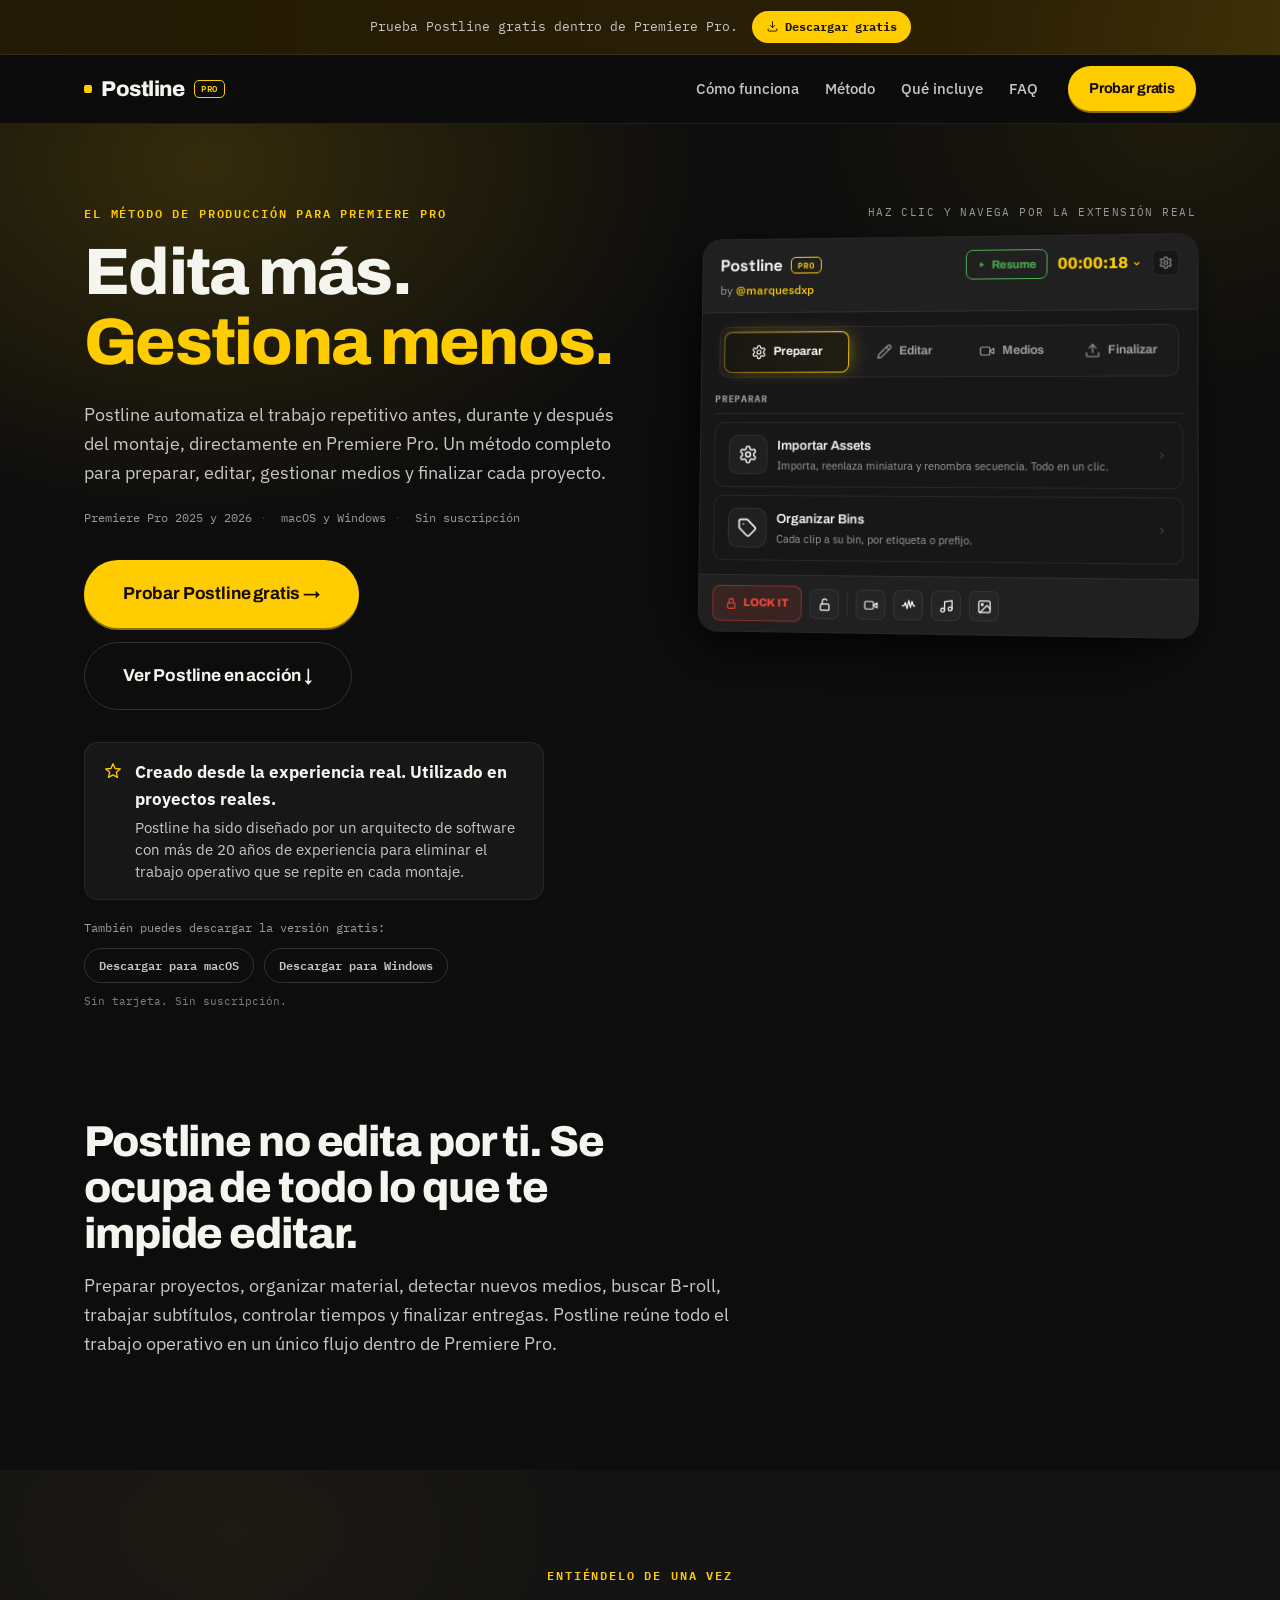
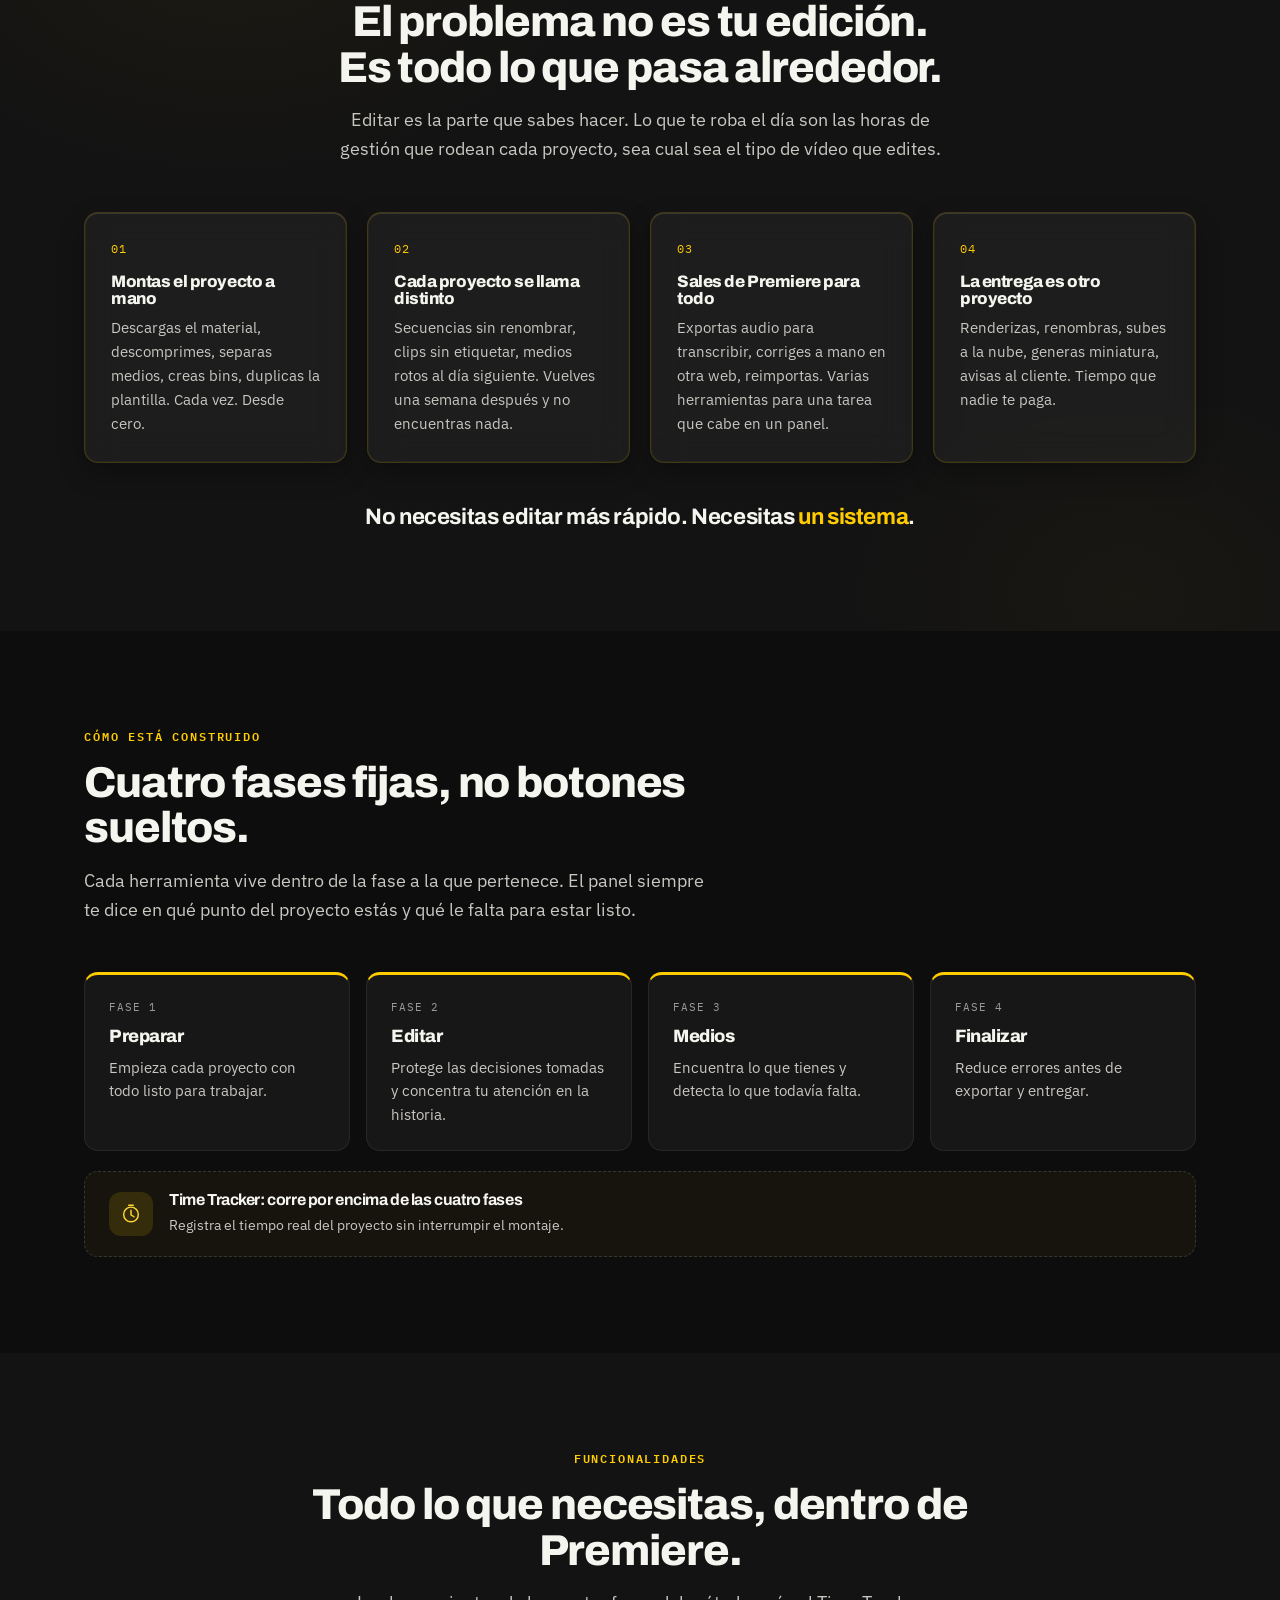
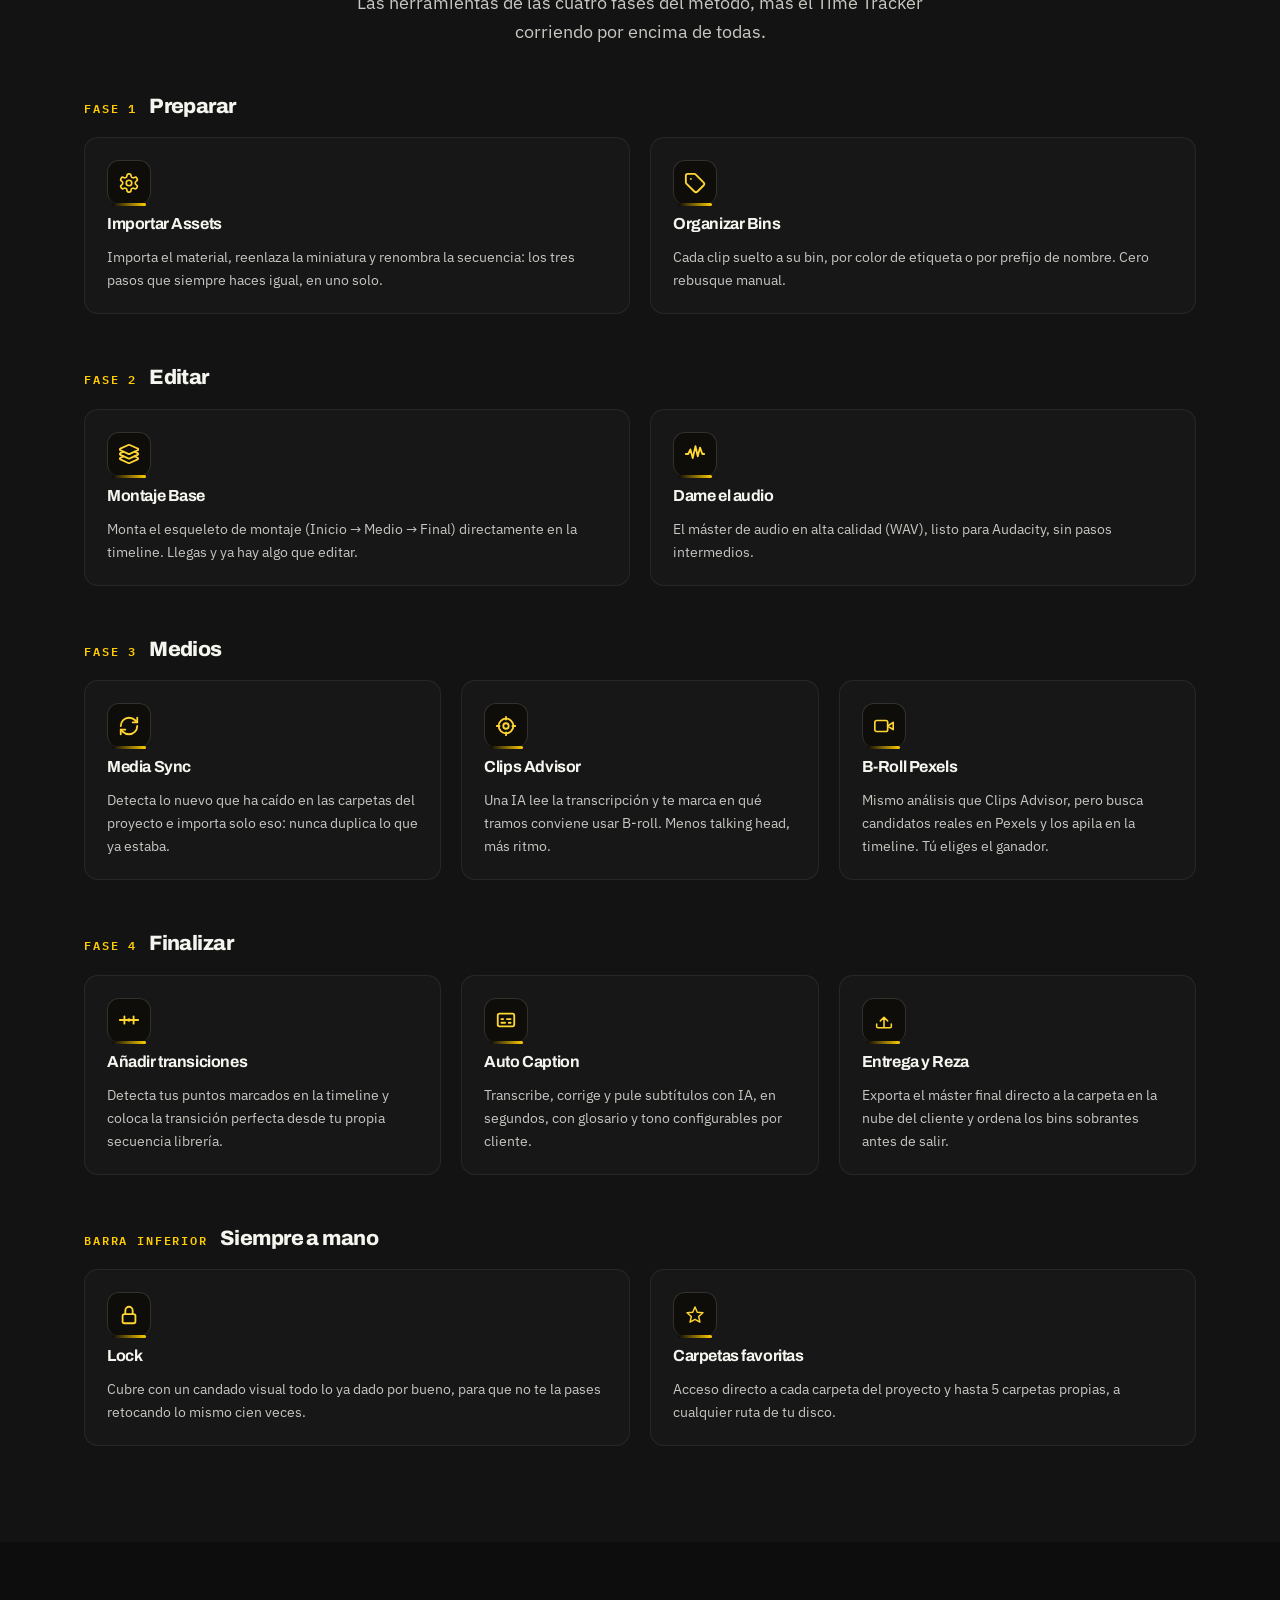
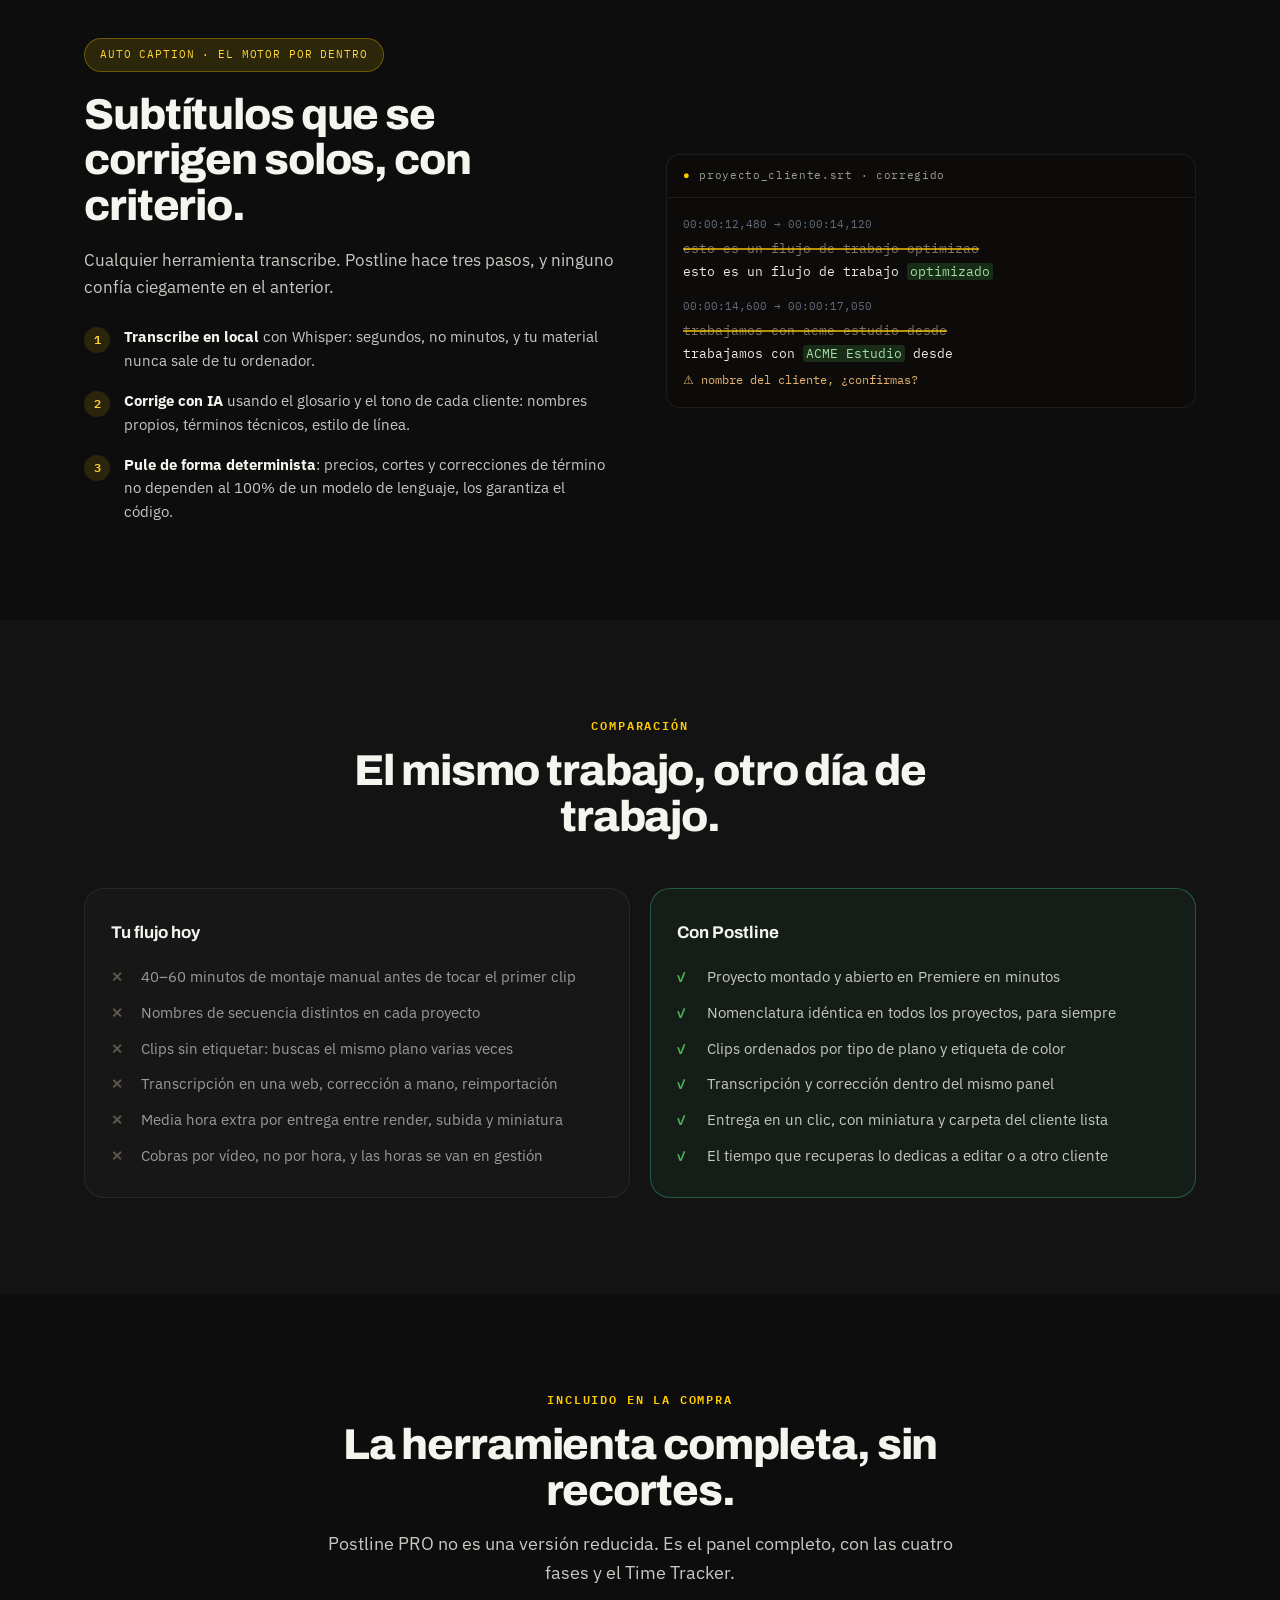
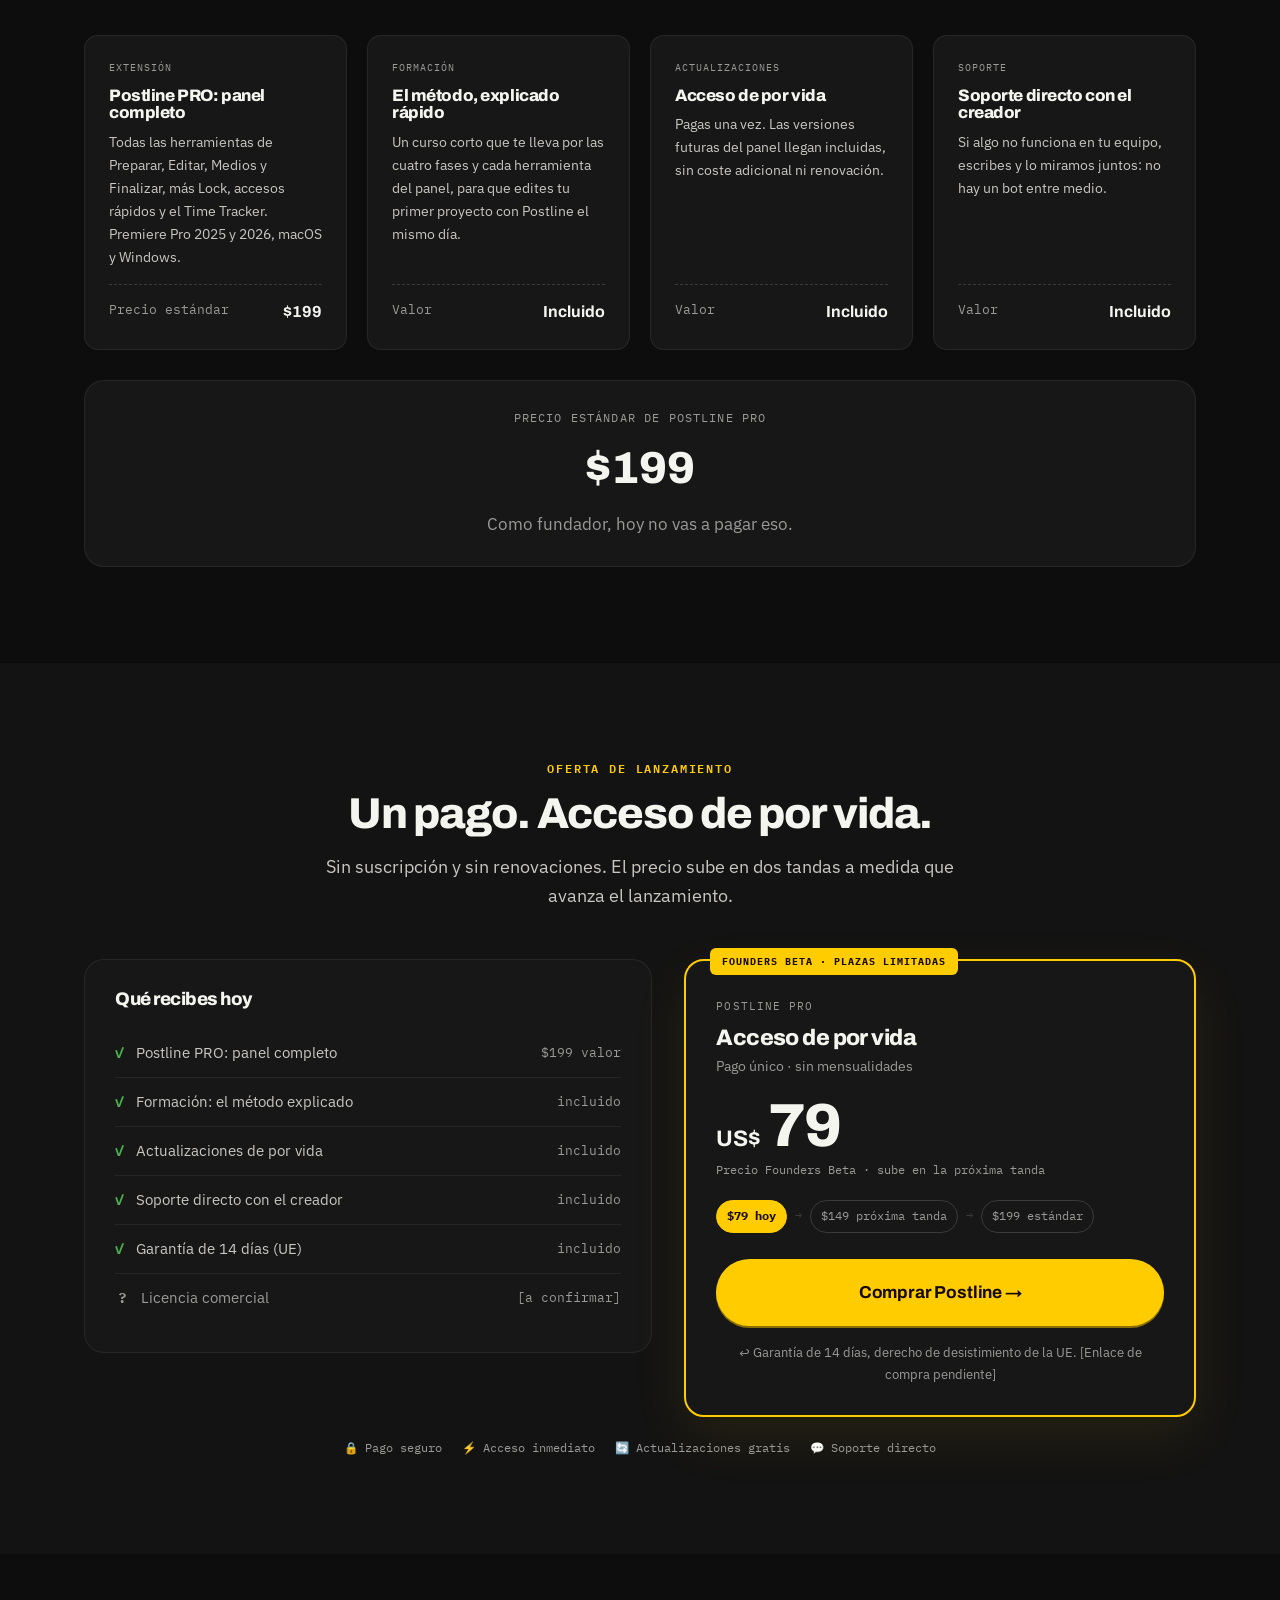
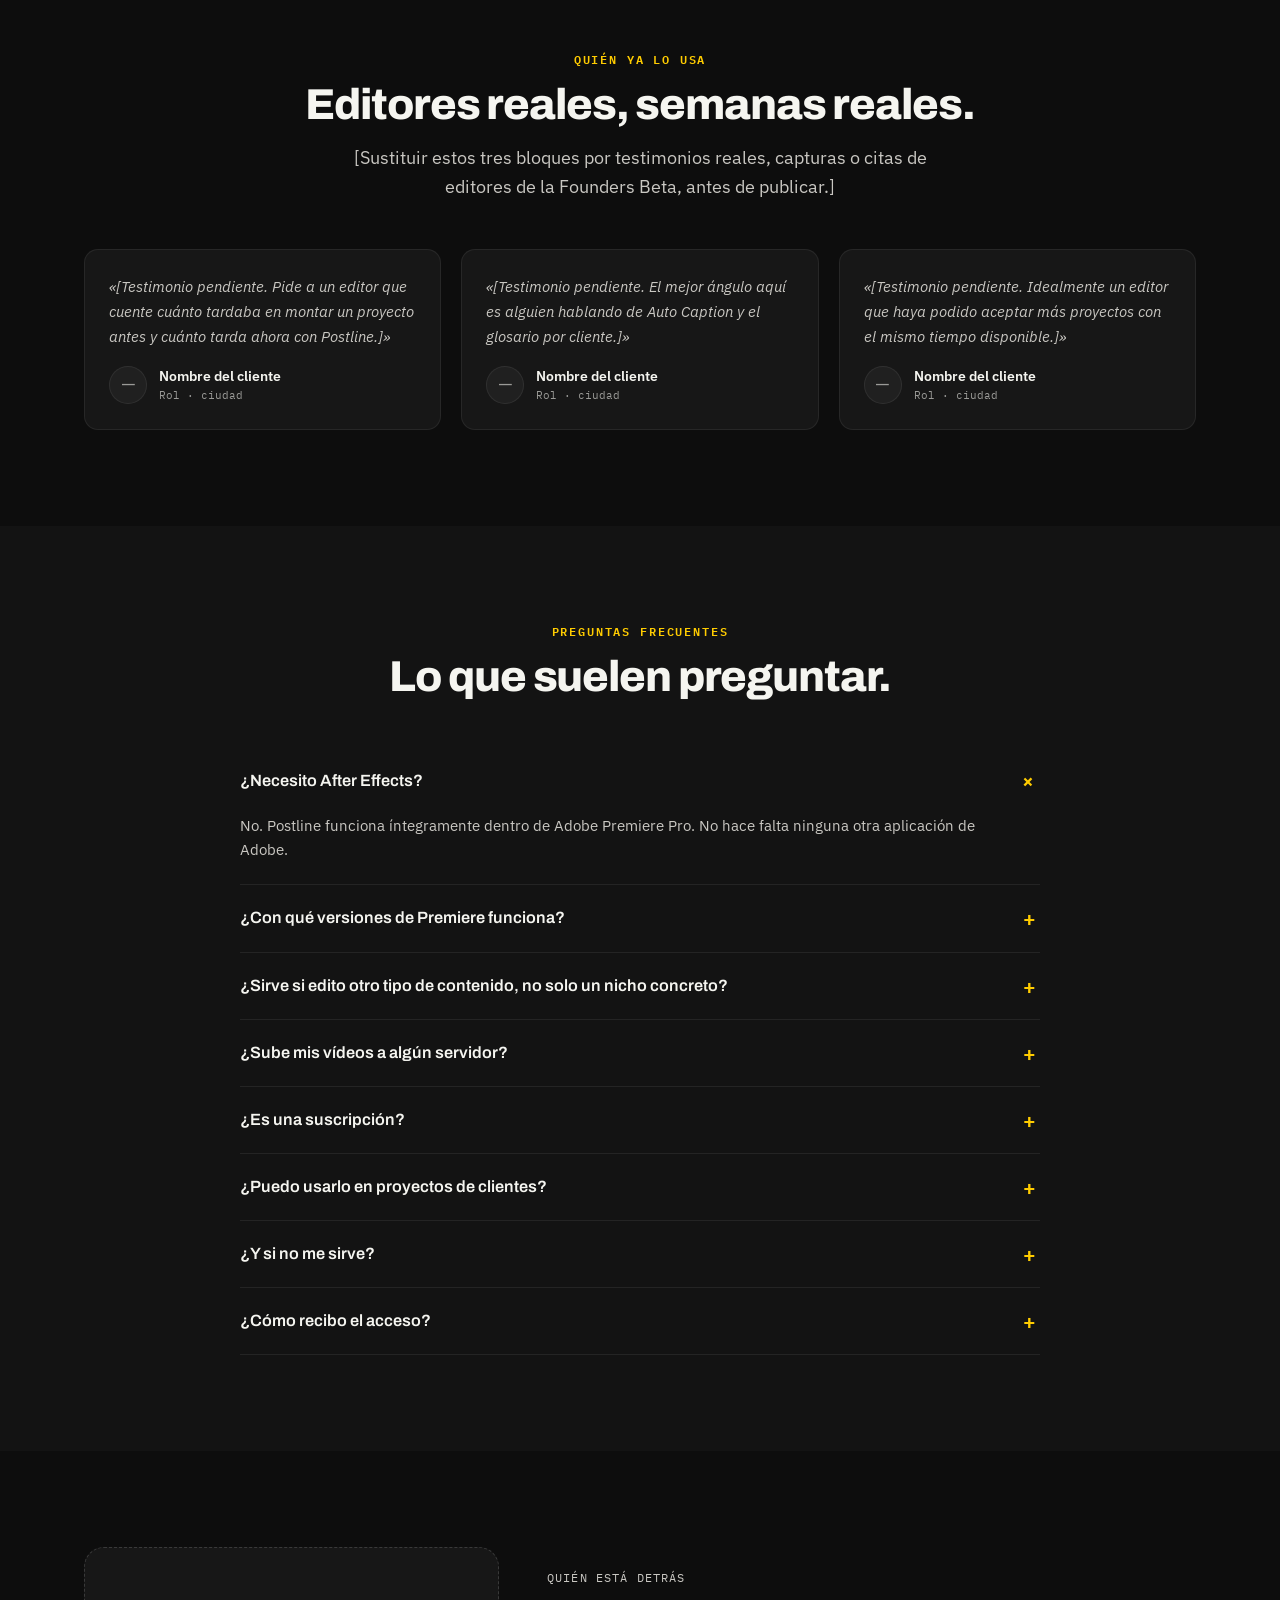
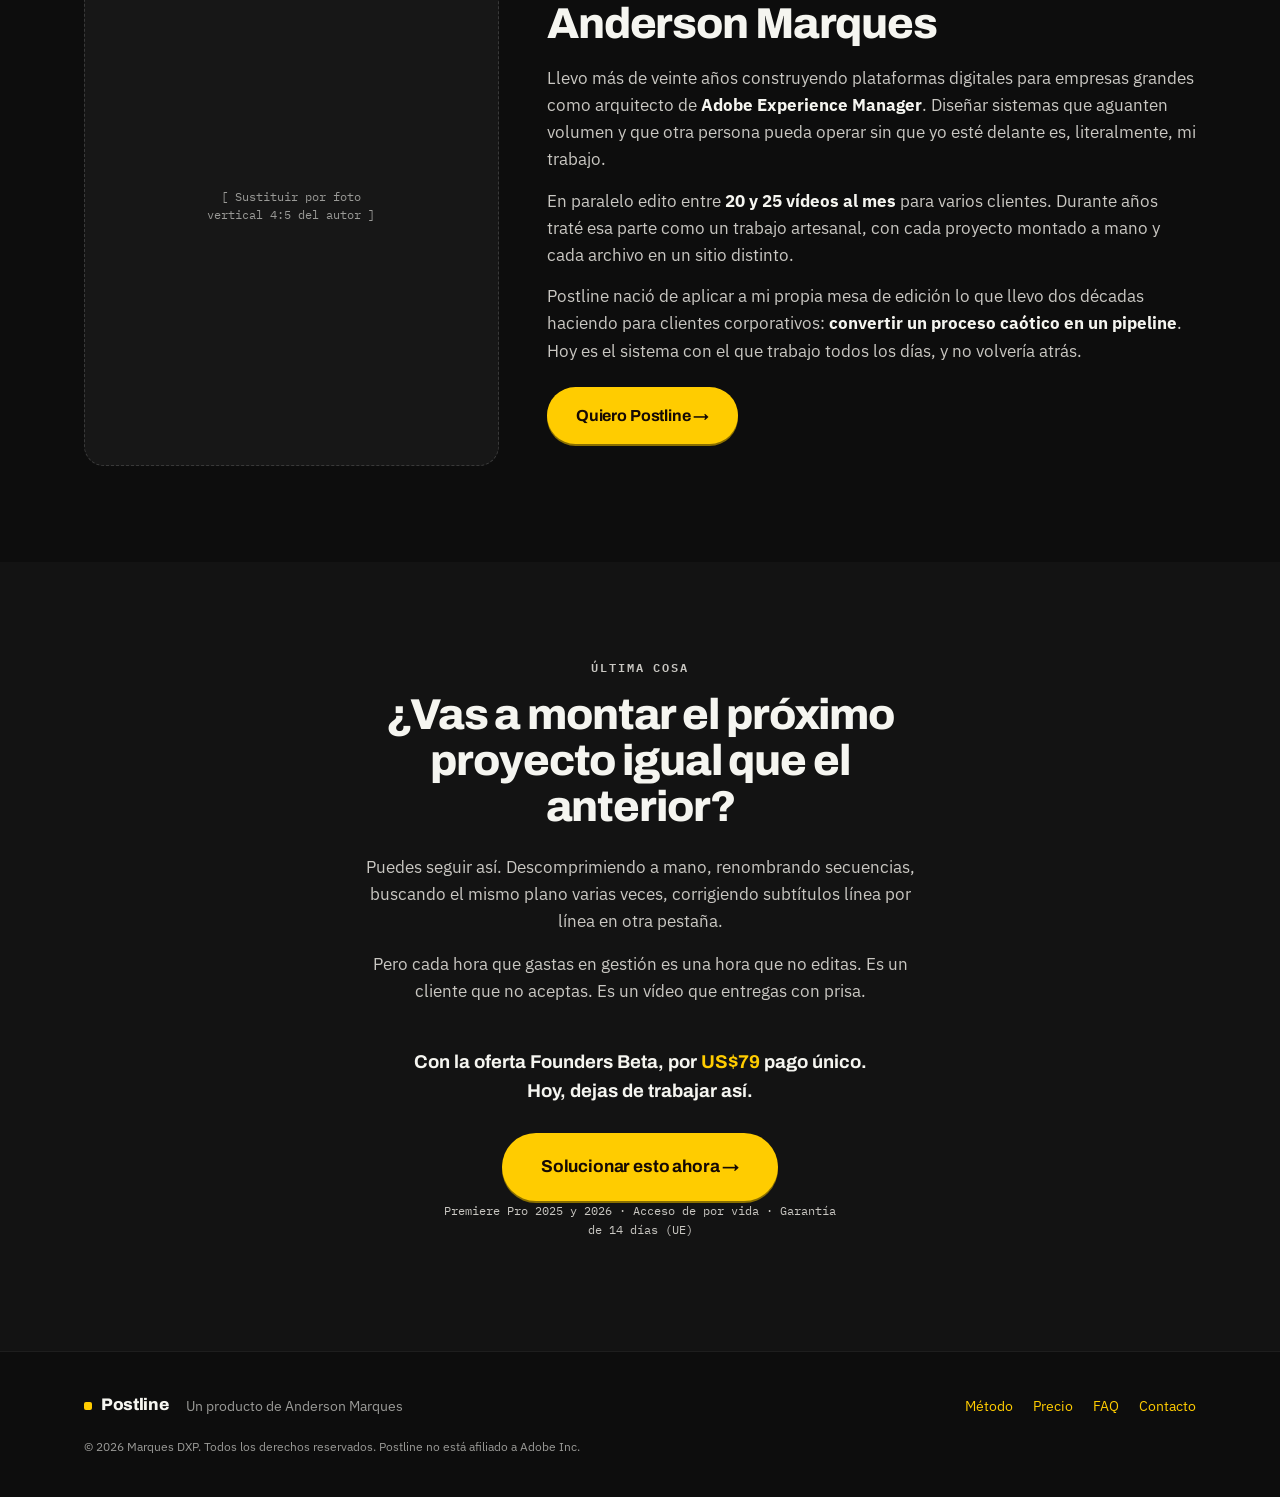
==== commit 6c7c7a2d: "Separar CSS/JS del HTML, arreglar responsive y añadir favicon + README - El CSS y JS pasan de estar " ====
--- a/index.html
+++ b/index.html
@@ -4,6 +4,7 @@
 <meta charset="utf-8">
 <meta name="viewport" content="width=device-width, initial-scale=1">
 <title>Postline PRO | Edita más. Gestiona menos.</title>
+<link rel="icon" href="favicon.svg" type="image/svg+xml">
 <meta name="description" content="Postline automatiza el trabajo repetitivo antes, durante y después del montaje. Un método completo de producción integrado en Adobe Premiere Pro.">
 <meta property="og:title" content="Postline PRO | Edita más. Gestiona menos.">
 <meta property="og:description" content="Postline automatiza el trabajo repetitivo antes, durante y después del montaje. Un método completo de producción integrado en Adobe Premiere Pro.">
@@ -14,360 +15,11 @@
 <link rel="preconnect" href="https://fonts.googleapis.com">
 <link rel="preconnect" href="https://fonts.gstatic.com" crossorigin>
 <link href="https://fonts.googleapis.com/css2?family=Archivo:wght@500;600;700;800&family=Space+Grotesk:wght@700&family=IBM+Plex+Sans:wght@400;500;600&family=IBM+Plex+Mono:wght@400;500;600&display=swap" rel="stylesheet">
-<style>
-:root{
-  /* tokens lifted from the real Postline app (scss/tokens/_colors.scss) */
-  --bg:#0d0d0d; --bg-alt:#131313; --bg-card:#171717; --bg-card-hi:#202020;
-  --line:rgba(255,255,255,.07); --line-soft:rgba(255,255,255,.045); --line-strong:rgba(255,255,255,.15);
-  --ink:#f5f5f0; --ink-soft:#c9c7c2; --muted:#9a9a97;
-  --orange:#ffcc00; --orange-hi:#ffd633; --orange-deep:#8a6f00; --orange-tint:rgba(255,204,0,.13);
-  --green:#4caf50; --running:#298cff;
-  --display:'Archivo',system-ui,sans-serif;
-  --word:'Space Grotesk',system-ui,sans-serif;
-  --body:'IBM Plex Sans',system-ui,sans-serif;
-  --mono:'IBM Plex Mono',ui-monospace,monospace;
-  --wrap:1160px; --r-sm:8px; --r-md:14px; --r-lg:20px; --r-xl:28px;
-}
-*,*::before,*::after{box-sizing:border-box}
-html{scroll-behavior:smooth}
-body{margin:0;background:var(--bg);color:var(--ink);font-family:var(--body);font-size:17px;line-height:1.6;-webkit-font-smoothing:antialiased}
-img{max-width:100%;display:block}
-a{color:var(--orange);text-decoration:none} a:hover{color:var(--orange-hi)}
-button{font:inherit;cursor:pointer}
-h1,h2,h3,h4{font-family:var(--display);font-weight:800;line-height:1.06;letter-spacing:-.026em;margin:0;color:var(--ink)}
-h1{font-size:clamp(2.3rem,5.6vw,4.1rem)}
-h2{font-size:clamp(1.85rem,3.6vw,2.7rem)}
-h3{font-size:clamp(1.08rem,1.6vw,1.3rem)}
-p{margin:0}
-.wrap{width:100%;max-width:var(--wrap);margin:0 auto;padding:0 24px}
-.section{padding:96px 0}
-.section--tight{padding:64px 0}
-.bg-alt{background:var(--bg-alt)}
-.eyebrow{font-family:var(--mono);font-size:.72rem;font-weight:600;letter-spacing:.16em;text-transform:uppercase;color:var(--orange)}
-.lede{font-size:clamp(1.02rem,1.4vw,1.16rem);color:var(--ink-soft);line-height:1.6}
-.muted{color:var(--muted)}
-.center{text-align:center}
-.mx{margin-left:auto;margin-right:auto}
-.max-58{max-width:58ch}
-.max-46{max-width:46ch}
-.head{margin-bottom:48px}
-.head h2{margin-top:14px;max-width:26ch}
-.head .lede{margin-top:16px;max-width:58ch}
-.head--center{text-align:center}
-.head--center h2,.head--center .lede{margin-left:auto;margin-right:auto}
-
-.btn{display:inline-flex;align-items:center;justify-content:center;gap:.5rem;font-family:var(--display);font-weight:700;font-size:1rem;letter-spacing:-.01em;padding:15px 28px;border-radius:999px;border:1.5px solid transparent;transition:transform .16s ease,box-shadow .16s ease,background .16s ease}
-.btn--primary{background:var(--orange);color:#160a04;box-shadow:0 2px 0 var(--orange-deep)}
-.btn--primary:hover{background:var(--orange-hi);color:#160a04;transform:translateY(-2px);box-shadow:0 4px 0 var(--orange-deep)}
-.btn--ghost{background:transparent;color:var(--ink);border-color:var(--line-strong)}
-.btn--ghost:hover{color:var(--ink);border-color:var(--orange)}
-.btn--lg{padding:19px 38px;font-size:1.08rem}
-.btn--block{width:100%}
-:focus-visible{outline:2.5px solid var(--orange);outline-offset:3px;border-radius:4px}
-
-.icon{width:20px;height:20px;flex:0 0 auto}
-.badge{width:44px;height:44px;border-radius:12px;background:var(--orange-tint);color:var(--orange-hi);display:grid;place-items:center;flex:0 0 auto}
-.badge .icon{width:22px;height:22px}
-
-/* banner */
-.banner{position:relative;overflow:hidden;padding:11px 0;text-align:center;font-family:var(--mono);font-size:.82rem;color:var(--ink-soft);
-  background:linear-gradient(90deg,#231a05,#2e2206 50%,#231a05);background-size:220% 100%;
-  animation:bannerDrift 9s ease-in-out infinite;border-bottom:1px solid var(--line)}
-.banner::before{content:"";position:absolute;inset:0;pointer-events:none;
-  background:linear-gradient(100deg,transparent 30%,rgba(255,204,0,.16) 50%,transparent 70%);
-  background-size:250% 100%;animation:bannerSheen 6s ease-in-out infinite}
-.banner > *{position:relative}
-@keyframes bannerDrift{0%,100%{background-position:0% 50%}50%{background-position:100% 50%}}
-@keyframes bannerSheen{0%{background-position:180% 0}100%{background-position:-80% 0}}
-@media(prefers-reduced-motion:reduce){.banner,.banner::before{animation:none}}
-.banner b{color:var(--orange-hi)}
-.banner__btn{display:inline-flex;align-items:center;gap:6px;margin-left:14px;padding:6px 14px;border-radius:999px;background:var(--orange);color:#1a1400;font-weight:700;font-size:.78rem;vertical-align:middle}
-.banner__btn:hover{background:var(--orange-hi);color:#1a1400}
-.banner__btn svg{width:13px;height:13px;fill:none;stroke:currentColor;stroke-width:1.8;stroke-linecap:round;stroke-linejoin:round}
-
-/* nav */
-.nav{position:sticky;top:0;z-index:60;background:rgba(13,13,13,.88);backdrop-filter:blur(14px);border-bottom:1px solid var(--line)}
-.nav__in{display:flex;align-items:center;gap:30px;height:68px}
-.brand{display:flex;align-items:center;gap:9px;font-family:var(--display);font-weight:800;font-size:1.34rem;letter-spacing:-.02em;color:var(--ink)}
-.brand__dot{width:8px;height:8px;border-radius:2px;background:var(--orange)}
-.badge-pro{font-family:var(--mono);font-size:.58rem;font-weight:600;letter-spacing:.1em;color:var(--orange);border:1.2px solid var(--orange);border-radius:5px;padding:3px 6px;line-height:1;display:inline-flex;align-items:center}
-.nav__links{display:flex;gap:26px;margin-left:auto;font-size:.93rem;font-weight:500}
-.nav__links a{color:var(--ink-soft)}
-.nav__links a:hover{color:var(--orange)}
-.nav__cta{padding:10px 20px;font-size:.9rem}
-@media(max-width:900px){.nav__links{display:none}}
-
-/* hero */
-.hero{position:relative;padding:80px 0 30px;overflow:hidden}
-.hero::before{content:"";position:absolute;inset:0 0 auto;height:640px;z-index:-1;
-  background:radial-gradient(64% 90% at 16% 6%,rgba(255,204,0,.16) 0%,transparent 62%),
-             radial-gradient(50% 70% at 92% 0%,rgba(255,204,0,.07) 0%,transparent 60%)}
-.hero__grid{display:grid;grid-template-columns:1.05fr .95fr;gap:56px;align-items:start}
-@media(max-width:980px){.hero__grid{grid-template-columns:1fr;gap:44px}}
-.hero__meta{font-family:var(--mono);font-size:.74rem;color:var(--muted);display:flex;flex-wrap:wrap;gap:8px 14px;margin-bottom:22px}
-.hero__meta span{display:flex;align-items:center;gap:8px}
-.hero__meta span:not(:last-child)::after{content:"·";color:var(--line-strong)}
-.hero h1 em{font-style:normal;color:var(--orange)}
-.hero__sub{margin-top:24px;max-width:52ch}
-.hero__ctas{display:flex;flex-wrap:wrap;gap:14px;margin-top:32px}
-.hero__proof{display:flex;gap:12px;margin-top:32px;padding:16px 18px;border:1px solid var(--line);border-radius:var(--r-md);background:var(--bg-card);max-width:46ch}
-.hero__proof .icon{color:var(--orange);margin-top:2px}
-.hero__proof p{font-size:.92rem;color:var(--ink-soft);line-height:1.5}
-.hero__proof b{color:var(--ink)}
-.hero__free{display:flex;flex-direction:column;gap:10px;margin-top:18px}
-.hero__free-label{font-family:var(--mono);font-size:.76rem;color:var(--muted)}
-.hero__free-note{font-family:var(--mono);font-size:.7rem;color:var(--muted);opacity:.8}
-.hero__free-btns{display:flex;flex-wrap:wrap;gap:10px}
-.pill-dl{display:inline-flex;align-items:center;font-family:var(--mono);font-size:.76rem;font-weight:600;color:var(--ink-soft);border:1px solid var(--line-strong);border-radius:999px;padding:7px 14px;transition:border-color .15s,color .15s}
-.pill-dl:hover{color:var(--orange);border-color:var(--orange)}
-.mock__caption{font-family:var(--mono);font-size:.68rem;letter-spacing:.13em;text-transform:uppercase;color:var(--muted);text-align:right;margin:0 0 14px}
-
-/* product mock, recreated from the real app's tokens/markup, tilted for depth */
-.mock-stage{perspective:1700px}
-.mock{background:var(--bg-card);border:1px solid var(--line);border-radius:var(--r-lg);overflow:hidden;
-  box-shadow:-26px 34px 70px -18px rgba(0,0,0,.65),0 10px 26px rgba(0,0,0,.4);
-  transform:rotateY(-7deg) rotateX(3deg);transition:transform .5s cubic-bezier(.22,1,.36,1);will-change:transform}
-.mock-stage:hover .mock{transform:rotateY(-2.5deg) rotateX(1deg)}
-/* topbar — recreated from the real app's <header class="topbar"> */
-.pl-top{display:flex;align-items:flex-start;justify-content:space-between;gap:12px;padding:13px 18px;border-bottom:1px solid var(--line);background:var(--bg-card-hi)}
-.pl-top__title{display:flex;align-items:center;gap:8px;font-family:var(--word);font-weight:700;font-size:1.05rem;color:var(--ink)}
-.pl-top__by{margin-top:3px;font-size:.72rem;color:var(--muted)}
-.pl-top__by b{font-weight:500;color:var(--orange)}
-.pl-top__right{display:flex;align-items:center;gap:10px}
-.pl-resume{display:flex;align-items:center;gap:5px;padding:5px 10px;border-radius:7px;border:1px solid var(--green);color:var(--green);font-family:var(--display);font-weight:700;font-size:.72rem}
-.pl-resume svg{width:10px;height:10px;fill:currentColor;stroke:none}
-.pl-time{display:flex;align-items:center;gap:3px;font-family:var(--display);font-weight:800;font-size:1rem;color:var(--orange);font-variant-numeric:tabular-nums}
-.pl-time svg{width:11px;height:11px;stroke:var(--orange);fill:none;stroke-width:2.4}
-.pl-gear{width:26px;height:26px;border-radius:6px;background:var(--bg-card);border:1px solid var(--line);display:grid;place-items:center;color:var(--muted);flex:0 0 auto}
-.pl-gear svg{width:14px;height:14px;stroke:currentColor;fill:none;stroke-width:1.8}
-
-/* timer widget, home-timer-panel, recreated */
-.pl-timer{display:flex;align-items:stretch;gap:5px;padding:12px 18px;border-bottom:1px solid var(--line)}
-.pl-timer-tile{display:flex;align-items:center;gap:10px;flex:1 1 0;min-width:0;padding:10px 12px;border:1px solid var(--line);border-radius:10px;background:#121319}
-.pl-timer-ic{width:28px;height:28px;border-radius:7px;display:grid;place-items:center;flex:0 0 auto}
-.pl-timer-ic svg{width:15px;height:15px}
-.pl-timer-ic--run{border:1.5px solid #6fb2ff;background:rgba(41,140,255,.16);color:#6fb2ff}
-.pl-timer-ic--gold{color:#2a1d00;background:var(--orange)}
-.pl-timer-copy{min-width:0}
-.pl-timer-copy span{display:block;font-family:var(--mono);font-size:.6rem;color:var(--muted);letter-spacing:.04em;text-transform:uppercase;margin-bottom:2px}
-.pl-timer-copy strong{display:block;font-family:var(--display);font-size:.92rem;font-variant-numeric:tabular-nums;color:var(--ink)}
-.pl-timer-tile--total{flex:0 0 auto}
-.pl-timer-tile--total strong{font-size:1.15rem;font-weight:800;color:var(--orange)}
-
-/* phase tab strip, colors/gradient border/glass hover match the real webview-menu */
-.pl-strip{display:flex;gap:4px;margin:14px 18px 0;padding:4px;border-radius:10px;background:rgba(32,32,32,.55);border:1px solid var(--line)}
-.pl-tab{position:relative;flex:1 1 0;min-width:0;display:flex;align-items:center;justify-content:center;gap:7px;
-  padding:10px 9px;border-radius:8px;border:1px solid transparent;color:var(--muted);cursor:pointer;
-  transition:background .3s ease,border-color .3s ease,color .3s ease,flex-grow .3s ease}
-.pl-tab:hover{background:rgba(255,204,0,.09);border-color:rgba(255,204,0,.4);color:var(--orange)}
-.pl-tab svg{width:16px;height:16px;stroke:currentColor;flex:0 0 auto}
-.pl-tab .pl-label{font-family:var(--display);font-size:.76rem;font-weight:700;white-space:nowrap}
-.pl-tab.is-on{flex-grow:1.3;color:#f5f5f0;
-  background:linear-gradient(rgba(18,18,18,.94),rgba(18,18,18,.94)) padding-box,
-             linear-gradient(95deg,rgba(255,204,0,.4) 0%,rgba(255,204,0,.95) 100%) border-box;
-  box-shadow:5px 0 18px -5px rgba(255,204,0,.45),inset 0 1px 0 rgba(255,255,255,.14)}
-.mock__body{padding:14px}
-.pl-phasehead{font-family:var(--mono);font-size:.62rem;font-weight:700;letter-spacing:.08em;text-transform:uppercase;color:var(--muted);padding-bottom:6px;margin:0 0 8px;border-bottom:1px solid var(--line)}
-.pl-tool{display:flex;align-items:center;gap:10px;padding:12px 14px;background:var(--bg-card);border:1px solid var(--line);border-radius:10px;margin-bottom:8px}
-.pl-tool:last-child{margin-bottom:0}
-.pl-tool-ic{width:40px;height:40px;min-width:40px;border-radius:10px;background:var(--bg-card-hi);border:1px solid var(--line);display:grid;place-items:center;flex:0 0 auto}
-.pl-tool-ic svg{width:20px;height:20px;stroke:var(--orange);fill:none;stroke-width:2}
-.pl-tool-tx{flex:1;min-width:0}
-.pl-tool-tx b{display:block;font-family:var(--display);font-weight:600;font-size:.82rem;color:var(--ink)}
-.pl-tool-tx span{display:block;font-size:.68rem;color:var(--muted);margin-top:2px;white-space:nowrap;overflow:hidden;text-overflow:ellipsis}
-.pl-tool-arr{width:12px;height:12px;flex:0 0 auto;stroke:var(--muted);opacity:.5;fill:none;stroke-width:2}
-.pl-toolbar{display:flex;align-items:center;gap:8px;padding:10px 14px;border-top:1px solid var(--line);background:var(--bg-card-hi);flex-wrap:wrap}
-.pl-lock{display:flex;align-items:center;gap:6px;padding:8px 12px;border-radius:8px;background:rgba(244,67,54,.12);border:1px solid rgba(244,67,54,.4);color:#f44336;font-family:var(--display);font-weight:800;font-size:.7rem}
-.pl-lock svg{width:13px;height:13px;stroke:currentColor;fill:none;stroke-width:2}
-.pl-sep{width:1px;height:22px;background:var(--line)}
-.pl-tbtn{width:30px;height:30px;border-radius:7px;background:rgba(255,255,255,.02);border:1px solid var(--line);display:grid;place-items:center;flex:0 0 auto}
-.pl-tbtn svg{width:15px;height:15px;fill:none;stroke-width:2}
-.pl-tbtn--gray svg{stroke:var(--muted)}
-.pl-tbtn--pink svg{stroke:#ff84d1}
-.pl-tbtn--green svg{stroke:#20dc62}
-.pl-tbtn--teal svg{stroke:#1ee0c0}
-.pl-tbtn--blue svg{stroke:#6fb2ff}
-
-/* grids */
-.grid{display:grid;gap:20px}
-.grid--2{grid-template-columns:repeat(2,1fr)}
-.grid--3{grid-template-columns:repeat(3,1fr)}
-.grid--4{grid-template-columns:repeat(4,1fr)}
-@media(max-width:980px){.grid--3,.grid--4{grid-template-columns:repeat(2,1fr)}}
-@media(max-width:680px){.grid--2,.grid--3,.grid--4{grid-template-columns:1fr}}
-
-/* pain cards */
-.section--glow{position:relative;overflow:hidden}
-.section--glow::before{content:"";position:absolute;inset:0;pointer-events:none;z-index:0;
-  background:radial-gradient(50% 55% at 18% 8%,rgba(191,148,20,.055) 0%,transparent 58%),
-             radial-gradient(40% 50% at 88% 95%,rgba(191,148,20,.035) 0%,transparent 55%)}
-.section--glow > .wrap{position:relative;z-index:1}
-
-/* glassmorphism, frosted-glass cards, same recipe as the real app's tab hover */
-.pain{position:relative;background:rgba(255,255,255,.045);border:1px solid rgba(255,204,0,.16);border-radius:var(--r-md);padding:26px;
-  backdrop-filter:blur(16px) saturate(140%);-webkit-backdrop-filter:blur(16px) saturate(140%);
-  box-shadow:0 10px 26px rgba(0,0,0,.28),inset 0 1px 0 rgba(255,255,255,.09),inset 0 0 0 1px rgba(255,204,0,.05);
-  transition:border-color .25s ease,transform .25s ease,box-shadow .25s ease}
-.pain:hover{border-color:rgba(255,204,0,.4);transform:translateY(-3px);
-  box-shadow:0 16px 36px rgba(0,0,0,.36),inset 0 1px 0 rgba(255,255,255,.12),0 0 0 1px rgba(255,204,0,.14)}
-.pain__n{font-family:var(--mono);font-size:.78rem;color:var(--orange);letter-spacing:.08em;margin-bottom:14px}
-.pain h3{font-size:1.04rem;margin-bottom:8px}
-.pain p{font-size:.94rem;color:var(--ink-soft)}
-.pain-note{margin-top:36px;text-align:center;font-family:var(--display);font-weight:700;font-size:clamp(1.08rem,2vw,1.4rem);letter-spacing:-.018em;color:var(--ink)}
-.pain-note span{color:var(--orange)}
-
-/* method pipeline */
-.phase-band{display:grid;grid-template-columns:repeat(4,1fr);gap:16px;position:relative}
-@media(max-width:900px){.phase-band{grid-template-columns:1fr 1fr}}
-@media(max-width:560px){.phase-band{grid-template-columns:1fr}}
-.phase{background:var(--bg-card);border:1px solid var(--line);border-top:3px solid var(--orange);border-radius:var(--r-md);padding:24px}
-.phase__n{font-family:var(--mono);font-size:.68rem;color:var(--muted);letter-spacing:.1em;text-transform:uppercase}
-.phase h3{margin:10px 0 10px;font-size:1.12rem}
-.phase p{font-size:.92rem;color:var(--ink-soft)}
-.tracker{margin-top:20px;display:flex;align-items:center;gap:16px;padding:20px 24px;border:1px dashed var(--line-strong);border-radius:var(--r-md);background:rgba(255,204,0,.04)}
-.tracker .badge{background:var(--orange-tint);color:var(--orange-hi)}
-.tracker h4{font-family:var(--display);font-weight:700;font-size:1rem;margin-bottom:4px;color:var(--ink)}
-.tracker p{font-size:.9rem;color:var(--ink-soft)}
-
-/* feature groups */
-.fgroup{margin-bottom:52px}
-.fgroup:last-child{margin-bottom:0}
-.fgroup__head{display:flex;align-items:baseline;gap:12px;margin-bottom:20px}
-.fgroup__head .eyebrow{margin:0}
-.fgroup__head h3{font-size:1.3rem;color:var(--ink)}
-.feat{background:var(--bg-card);border:1px solid var(--line);border-radius:var(--r-md);padding:22px;display:flex;flex-direction:column;gap:12px;
-  transition:transform .25s ease,border-color .25s ease,box-shadow .25s ease}
-.feat:hover{transform:translateY(-4px);border-color:rgba(255,204,0,.3);box-shadow:0 16px 32px rgba(0,0,0,.32)}
-.feat h4{font-family:var(--display);font-weight:700;font-size:1rem;color:var(--ink)}
-.feat .badge{position:relative;background:#0f0d09;border:1px solid var(--line-strong);border-bottom:none;overflow:visible}
-.feat .badge::after{content:"";position:absolute;left:10%;right:10%;bottom:-2px;height:3px;border-radius:2px;
-  background:linear-gradient(90deg,#0a0a0a,var(--orange))}
-.feat:hover .badge::after{background:linear-gradient(90deg,#0a0a0a,var(--orange-hi))}
-.feat p{font-size:.9rem;color:var(--ink-soft)}
-
-/* reveal on scroll */
-.rv{opacity:0;transform:translateY(16px);transition:opacity .55s ease,transform .55s ease}
-.rv.in{opacity:1;transform:none}
-@media(prefers-reduced-motion:reduce){.rv{opacity:1;transform:none;transition:none}}
-
-/* spotlight */
-.spot{display:grid;grid-template-columns:1fr 1fr;gap:52px;align-items:center}
-@media(max-width:900px){.spot{grid-template-columns:1fr;gap:34px}}
-.spot__tag{display:inline-flex;align-items:center;gap:8px;background:var(--orange-tint);border:1px solid rgba(255,204,0,.3);border-radius:999px;padding:7px 15px;font-family:var(--mono);font-size:.68rem;letter-spacing:.08em;text-transform:uppercase;color:var(--orange-hi)}
-.spot h2{margin:20px 0 18px}
-.spot p{color:var(--ink-soft)}
-.spot ol{list-style:none;counter-reset:step;margin:24px 0 0;padding:0;display:grid;gap:16px}
-.spot ol li{counter-increment:step;display:flex;align-items:flex-start;gap:14px;font-size:.96rem;color:var(--ink-soft)}
-.spot ol li::before{content:counter(step);flex:0 0 auto;width:26px;height:26px;margin-top:2px;border-radius:50%;background:var(--orange-tint);color:var(--orange-hi);font-family:var(--mono);font-size:.78rem;font-weight:600;display:grid;place-items:center}
-.spot ol li span{flex:1 1 0;min-width:0;line-height:1.55}
-.spot ol li b{color:var(--ink)}
-.srt{background:#0d0b09;border:1px solid var(--line);border-radius:var(--r-md);font-family:var(--mono);font-size:.82rem;overflow:hidden}
-.srt__h{display:flex;align-items:center;gap:9px;padding:12px 16px;border-bottom:1px solid var(--line);color:var(--muted);font-size:.7rem;letter-spacing:.06em}
-.srt__h::before{content:"●";color:var(--orange)}
-.srt__b{padding:18px 16px;display:grid;gap:16px}
-.srt__tc{color:#5f6b7a;font-size:.7rem;display:block;margin-bottom:4px}
-.srt__bad{display:block;color:#7c7468;text-decoration:line-through rgba(255,204,0,.7) 1.5px}
-.srt__good{display:block;color:#eee9e2;margin-top:2px}
-.srt__good mark{background:rgba(76,175,80,.2);color:#9fe0a5;padding:0 3px;border-radius:3px}
-.srt__flag{display:block;color:#e4b273;font-size:.76rem;margin-top:6px}
-
-/* vs */
-.vs{display:grid;grid-template-columns:1fr 1fr;gap:20px}
-@media(max-width:780px){.vs{grid-template-columns:1fr}}
-.vs__col{border-radius:var(--r-lg);padding:30px 26px;border:1px solid var(--line);background:var(--bg-card)}
-.vs__col--good{border-color:rgba(62,207,142,.35);background:rgba(62,207,142,.05)}
-.vs__h{font-family:var(--display);font-weight:700;font-size:1.06rem;margin-bottom:20px;color:var(--ink)}
-.vs ul{list-style:none;margin:0;padding:0;display:grid;gap:14px}
-.vs li{display:flex;gap:12px;font-size:.94rem;line-height:1.45}
-.vs li::before{flex:0 0 auto;font-family:var(--mono);font-weight:600;font-size:.86rem;width:18px}
-.vs__col--bad li{color:var(--muted)}
-.vs__col--bad li::before{content:"\2715";color:#5f584d}
-.vs__col--good li{color:var(--ink-soft)}
-.vs__col--good li::before{content:"\2713";color:var(--green)}
-
-/* incluye */
-.inc{background:var(--bg-card);border:1px solid var(--line);border-radius:var(--r-md);padding:24px;display:flex;flex-direction:column}
-.inc__kind{font-family:var(--mono);font-size:.64rem;letter-spacing:.1em;text-transform:uppercase;color:var(--muted)}
-.inc h3{margin:10px 0 8px;font-size:1.04rem}
-.inc p{font-size:.9rem;color:var(--ink-soft);flex:1}
-.inc__val{margin-top:16px;padding-top:14px;border-top:1px dashed var(--line-strong);font-family:var(--mono);font-size:.82rem;display:flex;justify-content:space-between}
-.inc__val b{font-family:var(--display);font-size:1rem;color:var(--ink)}
-.stack-total{margin-top:30px;text-align:center;padding:28px;border-radius:var(--r-lg);border:1px solid var(--line);background:var(--bg-card)}
-.stack-total .lbl{font-family:var(--mono);font-size:.72rem;letter-spacing:.1em;text-transform:uppercase;color:var(--muted)}
-.stack-total .num{font-family:var(--display);font-weight:800;font-size:clamp(2rem,4.6vw,2.8rem);margin:6px 0;color:var(--ink)}
-
-/* precio */
-.offer{display:grid;grid-template-columns:1fr .9fr;gap:32px;align-items:start}
-@media(max-width:900px){.offer{grid-template-columns:1fr}}
-.offer__list{background:var(--bg-card);border:1px solid var(--line);border-radius:var(--r-lg);padding:30px}
-.offer__list h3{font-size:1.14rem;margin-bottom:20px}
-.offer__list ul{list-style:none;margin:0;padding:0}
-.offer__list li{display:flex;align-items:center;gap:12px;padding:12px 0;border-bottom:1px solid var(--line);font-size:.94rem;color:var(--ink-soft)}
-.offer__list li:last-child{border-bottom:0}
-.offer__list li span{margin-left:auto;font-family:var(--mono);font-size:.84rem;color:var(--muted);white-space:nowrap}
-.offer__list li::before{content:"\2713";color:var(--green);font-family:var(--mono);font-weight:600}
-.offer__list li.tbd{color:var(--muted);font-style:normal}
-.offer__list li.tbd::before{content:"?";color:var(--muted);width:14px;text-align:center}
-.card-buy{background:var(--bg-card);border:2px solid var(--orange);border-radius:var(--r-lg);padding:30px;position:relative;box-shadow:0 20px 56px rgba(255,204,0,.08)}
-.card-buy__flag{position:absolute;top:-13px;left:24px;background:var(--orange);color:#160a04;font-family:var(--mono);font-size:.62rem;font-weight:700;letter-spacing:.1em;text-transform:uppercase;padding:6px 12px;border-radius:6px}
-.card-buy__kind{font-family:var(--mono);font-size:.68rem;letter-spacing:.1em;text-transform:uppercase;color:var(--muted)}
-.card-buy h3{font-size:1.4rem;margin:8px 0 4px}
-.price{display:flex;align-items:baseline;gap:8px;margin:22px 0 4px}
-.price__cur{font-family:var(--display);font-weight:700;font-size:1.4rem;color:var(--ink)}
-.price__num{font-family:var(--display);font-weight:800;font-size:clamp(2.8rem,7vw,3.8rem);letter-spacing:-.04em;line-height:.9;color:var(--ink)}
-.price__note{font-family:var(--mono);font-size:.78rem;color:var(--muted)}
-.steps{display:flex;align-items:center;gap:8px;margin:20px 0;font-family:var(--mono);font-size:.72rem}
-.step{padding:6px 10px;border-radius:999px;border:1px solid var(--line-strong);color:var(--muted)}
-.step.is-now{background:var(--orange);color:#160a04;border-color:var(--orange);font-weight:700}
-.step-arrow{color:var(--line-strong)}
-.card-buy .btn{margin-top:6px}
-.card-buy__guar{margin-top:16px;font-size:.84rem;color:var(--muted);text-align:center}
-.trustline{display:flex;flex-wrap:wrap;gap:10px 20px;justify-content:center;margin-top:22px;font-family:var(--mono);font-size:.72rem;color:var(--muted)}
-
-/* testimonials */
-.quote{background:var(--bg-card);border:1px solid var(--line);border-radius:var(--r-md);padding:24px;display:flex;flex-direction:column;gap:16px}
-.quote p{font-size:.96rem;color:var(--ink-soft);flex:1;font-style:italic}
-.quote__who{display:flex;align-items:center;gap:12px}
-.quote__av{width:38px;height:38px;border-radius:50%;background:var(--bg-card-hi);border:1px solid var(--line);display:grid;place-items:center;font-family:var(--display);font-weight:700;font-size:.8rem;color:var(--muted)}
-.quote__n{font-weight:600;font-size:.9rem;color:var(--ink)}
-.quote__r{font-family:var(--mono);font-size:.7rem;color:var(--muted)}
-
-/* faq */
-.faq{max-width:800px;margin:0 auto}
-.faq details{border-bottom:1px solid var(--line)}
-.faq summary{list-style:none;cursor:pointer;padding:20px 40px 20px 0;position:relative;font-family:var(--display);font-weight:600;font-size:1.02rem;color:var(--ink)}
-.faq summary::-webkit-details-marker{display:none}
-.faq summary::after{content:"+";position:absolute;right:4px;top:16px;font-family:var(--mono);font-size:1.3rem;color:var(--orange);transition:transform .2s ease}
-.faq details[open] summary::after{transform:rotate(45deg)}
-.faq p{padding:0 40px 22px 0;color:var(--ink-soft);font-size:.94rem}
-
-/* author */
-.author{display:grid;grid-template-columns:.78fr 1.22fr;gap:48px;align-items:center}
-@media(max-width:860px){.author{grid-template-columns:1fr;gap:30px}}
-.author__ph{aspect-ratio:4/5;border-radius:var(--r-lg);border:1px dashed var(--line-strong);background:var(--bg-card);display:grid;place-items:center;text-align:center;padding:24px}
-.author__ph span{font-family:var(--mono);font-size:.74rem;color:var(--muted);line-height:1.6}
-.author__sig{font-family:var(--mono);font-size:.72rem;letter-spacing:.1em;text-transform:uppercase;color:var(--muted)}
-.author h2{margin:12px 0 18px}
-.author p{color:var(--ink-soft);margin-bottom:14px}
-.author p strong{color:var(--ink)}
-
-/* close */
-.close{display:flex;flex-direction:column;align-items:center;text-align:center}
-.close h2{max-width:22ch;margin:0 0 24px}
-.close p{color:var(--ink-soft);max-width:56ch;margin:0 0 16px}
-.close .price-line{font-family:var(--display);font-weight:700;color:var(--ink);font-size:1.16rem;margin:26px 0}
-.close .price-line b{color:var(--orange)}
-
-/* footer */
-.foot{border-top:1px solid var(--line);padding:40px 0;font-size:.86rem;color:var(--muted)}
-.foot__in{display:flex;flex-wrap:wrap;gap:18px;align-items:center}
-.foot__links{display:flex;gap:20px;margin-left:auto}
-.foot__legal{margin-top:18px;font-size:.78rem}
-</style>
+<link rel="stylesheet" href="css/style.css">
 </head>
 <body>
 
-<svg width="0" height="0" style="position:absolute" aria-hidden="true">
+<svg width="0" height="0" class="icon-sprite" aria-hidden="true">
 <defs>
 <symbol id="ic-import" viewBox="0 0 24 24"><path d="M12 3v11M8 10l4 4 4-4M4 16.5V19a1.5 1.5 0 0 0 1.5 1.5h13A1.5 1.5 0 0 0 20 19v-2.5" fill="none" stroke="currentColor" stroke-width="1.7" stroke-linecap="round" stroke-linejoin="round"/></symbol>
 <symbol id="ic-tag" viewBox="0 0 24 24"><path d="M12.586 2.586A2 2 0 0 0 11.172 2H4a2 2 0 0 0-2 2v7.172a2 2 0 0 0 .586 1.414l8.704 8.704a2.426 2.426 0 0 0 3.42 0l6.58-6.58a2.426 2.426 0 0 0 0-3.42z" fill="none" stroke="currentColor" stroke-width="2" stroke-linejoin="round"/><circle cx="7.5" cy="7.5" r="1" fill="currentColor" stroke="none"/></symbol>
@@ -383,9 +35,6 @@
 <symbol id="ic-wave" viewBox="0 0 24 24" fill="none" stroke="currentColor" stroke-width="2" stroke-linecap="round" stroke-linejoin="round"><path d="M2 12h2.5L7 7l2.5 9.5 3-13 2.5 11 2.5-9.5L20 12H22"></path></symbol>
 <symbol id="ic-lock" viewBox="0 0 24 24" fill="none" stroke="currentColor" stroke-width="2" stroke-linecap="round" stroke-linejoin="round"><rect x="5" y="11" width="14" height="10" rx="2"></rect><path d="M8 11V7a4 4 0 0 1 8 0v4"></path></symbol>
 <symbol id="ic-sync" viewBox="0 0 24 24" fill="none" stroke="currentColor" stroke-width="2" stroke-linecap="round" stroke-linejoin="round"><path d="M3 12a9 9 0 0 1 9-9 9.75 9.75 0 0 1 6.74 2.74L21 8"></path><path d="M21 3v5h-5"></path><path d="M21 12a9 9 0 0 1-9 9 9.75 9.75 0 0 1-6.74-2.74L3 16"></path><path d="M8 16H3v5"></path></symbol>
-<symbol id="ic-wand" viewBox="0 0 24 24"><path d="M4 20 15 9" fill="none" stroke="currentColor" stroke-width="1.7" stroke-linecap="round"/><path d="M17 3.5v3M22 5h-3M18.5 8.5v0" fill="none" stroke="currentColor" stroke-width="1.5" stroke-linecap="round"/><path d="M9 4v2.4M8 5.2h2M20.2 13.5v2.2M19.1 14.6h2.2" fill="none" stroke="currentColor" stroke-width="1.3" stroke-linecap="round"/></symbol>
-<symbol id="ic-film" viewBox="0 0 24 24"><rect x="3" y="6.5" width="18" height="12" rx="1.5" fill="none" stroke="currentColor" stroke-width="1.6"/><path d="M7.5 6.5v12M16.5 6.5v12M3 10.5h4M17 10.5h4M3 14.5h4M17 14.5h4" fill="none" stroke="currentColor" stroke-width="1.4"/></symbol>
-<symbol id="ic-swap" viewBox="0 0 24 24"><path d="M4 8h13M13.5 4.5 17 8l-3.5 3.5M20 16H7M10.5 12.5 7 16l3.5 3.5" fill="none" stroke="currentColor" stroke-width="1.7" stroke-linecap="round" stroke-linejoin="round"/></symbol>
 <symbol id="ic-caption" viewBox="0 0 24 24" fill="none" stroke="currentColor" stroke-width="2" stroke-linecap="round" stroke-linejoin="round"><rect x="3" y="5" width="18" height="14" rx="2"></rect><path d="M7 15h4M15 15h2M7 11h2M13 11h4"></path></symbol>
 <symbol id="ic-upload" viewBox="0 0 24 24"><path d="M12 20V9M8 13l4-4 4 4M4 16.5V19a1.5 1.5 0 0 0 1.5 1.5h13A1.5 1.5 0 0 0 20 19v-2.5" fill="none" stroke="currentColor" stroke-width="1.7" stroke-linecap="round" stroke-linejoin="round"/></symbol>
 <symbol id="ic-clock" viewBox="0 0 24 24"><circle cx="12" cy="12.5" r="8" fill="none" stroke="currentColor" stroke-width="1.6"/><path d="M12 8v5l3.2 2" fill="none" stroke="currentColor" stroke-width="1.6" stroke-linecap="round" stroke-linejoin="round"/><path d="M9.5 2.5h5" fill="none" stroke="currentColor" stroke-width="1.6" stroke-linecap="round"/></symbol>
@@ -411,8 +60,10 @@
 
 <!-- ============ BANNER ============ -->
 <div class="banner">
-  <span>Prueba Postline gratis dentro de Premiere Pro.</span>
-  <a class="banner__btn" href="#descarga-gratis"><svg viewBox="0 0 24 24"><use href="#ic-import"></use></svg>Descargar gratis</a>
+  <div class="wrap banner__in">
+    <span class="banner__text">Prueba Postline gratis dentro de Premiere Pro.</span>
+    <a class="banner__btn" href="#descarga-gratis"><svg viewBox="0 0 24 24"><use href="#ic-import"></use></svg>Descargar gratis</a>
+  </div>
 </div>
 
 <!-- ============ NAV ============ -->
@@ -433,10 +84,10 @@
 <header class="hero" id="top">
   <div class="wrap hero__grid">
     <div>
-      <p class="eyebrow" style="margin-bottom:16px">El método de producción para Premiere Pro</p>
+      <p class="eyebrow">El método de producción para Premiere Pro</p>
       <h1>Edita más.<br><em>Gestiona menos.</em></h1>
       <p class="lede hero__sub">Postline automatiza el trabajo repetitivo antes, durante y después del montaje, directamente en Premiere Pro. Un método completo para preparar, editar, gestionar medios y finalizar cada proyecto.</p>
-      <div class="hero__meta" style="margin-top:22px">
+      <div class="hero__meta">
         <span>Premiere Pro 2025 y 2026</span>
         <span>macOS y Windows</span>
         <span>Sin suscripción</span>
@@ -448,7 +99,7 @@
       <div class="hero__proof">
         <svg class="icon" viewBox="0 0 24 24"><use href="#ic-star"></use></svg>
         <div>
-          <b style="display:block;color:var(--ink);font-weight:700;margin-bottom:4px">Creado desde la experiencia real. Utilizado en proyectos reales.</b>
+          <b>Creado desde la experiencia real. Utilizado en proyectos reales.</b>
           <p>Postline ha sido diseñado por un arquitecto de software con más de 20 años de experiencia para eliminar el trabajo operativo que se repite en cada montaje.</p>
         </div>
       </div>
@@ -538,8 +189,8 @@
 <section class="section section--tight" id="demo">
   <div class="wrap">
     <div class="head rv">
-      <h2 style="max-width:20ch">Postline no edita por ti. Se ocupa de todo lo que te impide editar.</h2>
-      <p class="lede" style="max-width:62ch">Preparar proyectos, organizar material, detectar nuevos medios, buscar B-roll, trabajar subtítulos, controlar tiempos y finalizar entregas. Postline reúne todo el trabajo operativo en un único flujo dentro de Premiere Pro.</p>
+      <h2>Postline no edita por ti. Se ocupa de todo lo que te impide editar.</h2>
+      <p class="lede">Preparar proyectos, organizar material, detectar nuevos medios, buscar B-roll, trabajar subtítulos, controlar tiempos y finalizar entregas. Postline reúne todo el trabajo operativo en un único flujo dentro de Premiere Pro.</p>
     </div>
   </div>
 </section>
@@ -803,7 +454,7 @@
         <span class="card-buy__flag">Founders Beta · plazas limitadas</span>
         <span class="card-buy__kind">Postline PRO</span>
         <h3>Acceso de por vida</h3>
-        <p class="muted" style="font-size:.9rem">Pago único · sin mensualidades</p>
+        <p class="muted">Pago único · sin mensualidades</p>
         <div class="price"><span class="price__cur">US$</span><span class="price__num">79</span></div>
         <p class="price__note">Precio Founders Beta · sube en la próxima tanda</p>
         <div class="steps">
@@ -902,7 +553,7 @@
       <p>Llevo más de veinte años construyendo plataformas digitales para empresas grandes como arquitecto de <strong>Adobe Experience Manager</strong>. Diseñar sistemas que aguanten volumen y que otra persona pueda operar sin que yo esté delante es, literalmente, mi trabajo.</p>
       <p>En paralelo edito entre <strong>20 y 25 vídeos al mes</strong> para varios clientes. Durante años traté esa parte como un trabajo artesanal, con cada proyecto montado a mano y cada archivo en un sitio distinto.</p>
       <p>Postline nació de aplicar a mi propia mesa de edición lo que llevo dos décadas haciendo para clientes corporativos: <strong>convertir un proceso caótico en un pipeline</strong>. Hoy es el sistema con el que trabajo todos los días, y no volvería atrás.</p>
-      <a class="btn btn--primary" href="#precio" style="margin-top:8px">Quiero Postline →</a>
+      <a class="btn btn--primary" href="#precio">Quiero Postline →</a>
     </div>
   </div>
 </section>
@@ -916,7 +567,7 @@
     <p>Pero cada hora que gastas en gestión es una hora que no editas. Es un cliente que no aceptas. Es un vídeo que entregas con prisa.</p>
     <p class="price-line">Con la oferta Founders Beta, por <b>US$79</b> pago único.<br>Hoy, dejas de trabajar así.</p>
     <a class="btn btn--primary btn--lg" href="#precio">Solucionar esto ahora →</a>
-    <p style="margin-top:18px;font-family:var(--mono);font-size:.76rem;color:var(--muted)">Premiere Pro 2025 y 2026 · Acceso de por vida · Garantía de 14 días (UE)</p>
+    <p class="close__meta">Premiere Pro 2025 y 2026 · Acceso de por vida · Garantía de 14 días (UE)</p>
   </div>
 </section>
 
@@ -924,7 +575,7 @@
 <footer class="foot">
   <div class="wrap">
     <div class="foot__in">
-      <span class="brand" style="font-size:1.05rem"><i class="brand__dot"></i>Postline</span>
+      <span class="brand brand--sm"><i class="brand__dot"></i>Postline</span>
       <span>Un producto de Anderson Marques</span>
       <div class="foot__links">
         <a href="#metodo">Método</a><a href="#precio">Precio</a><a href="#faq">FAQ</a>
@@ -935,81 +586,6 @@
   </div>
 </footer>
 
-<script>
-(function () {
-  "use strict";
-  var PHASE_ORDER = ["prep", "edit", "media", "deliver"];
-  var active = "prep";
-  var autoRotate = true;
-  var reducedMotion = !!(window.matchMedia && window.matchMedia("(prefers-reduced-motion: reduce)").matches);
-
-  var tabs = Array.prototype.slice.call(document.querySelectorAll(".pl-tab"));
-  var panels = Array.prototype.slice.call(document.querySelectorAll(".mock__body[data-phase]"));
-
-  function render() {
-    tabs.forEach(function (t) {
-      var isOn = t.getAttribute("data-phase") === active;
-      t.classList.toggle("is-on", isOn);
-      t.setAttribute("aria-selected", isOn ? "true" : "false");
-    });
-    panels.forEach(function (p) {
-      p.hidden = p.getAttribute("data-phase") !== active;
-    });
-  }
-
-  var rotateTimer;
-  function selectPhase(id) {
-    active = id;
-    autoRotate = false;
-    if (rotateTimer) clearInterval(rotateTimer);
-    render();
-  }
-
-  tabs.forEach(function (t) {
-    t.addEventListener("click", function () { selectPhase(t.getAttribute("data-phase")); });
-    t.addEventListener("keydown", function (e) {
-      if (e.key === "Enter" || e.key === " ") {
-        e.preventDefault();
-        selectPhase(t.getAttribute("data-phase"));
-      }
-    });
-  });
-
-  if (!reducedMotion) {
-    rotateTimer = setInterval(function () {
-      if (!autoRotate) return;
-      var i = PHASE_ORDER.indexOf(active);
-      active = PHASE_ORDER[(i + 1) % PHASE_ORDER.length];
-      render();
-    }, 4500);
-  }
-
-  render();
-
-  // reveal on scroll
-  var rvEls = Array.prototype.slice.call(document.querySelectorAll(".rv"));
-  if (rvEls.length) {
-    if (reducedMotion || !("IntersectionObserver" in window)) {
-      rvEls.forEach(function (el) { el.classList.add("in"); });
-    } else {
-      var io = new IntersectionObserver(
-        function (entries) {
-          entries.forEach(function (en) {
-            if (en.isIntersecting) {
-              en.target.classList.add("in");
-              io.unobserve(en.target);
-            }
-          });
-        },
-        { threshold: 0.12, rootMargin: "0px 0px -40px 0px" }
-      );
-      rvEls.forEach(function (el, i) {
-        el.style.transitionDelay = (i % 4) * 60 + "ms";
-        io.observe(el);
-      });
-    }
-  }
-})();
-</script>
+<script src="js/main.js" defer></script>
 </body>
 </html>
--- a/css/style.css
+++ b/css/style.css
@@ -0,0 +1,425 @@
+/* ==========================================================================
+   POSTLINE PRO — landing page styles
+   Tokens tomados de la app real (scss/tokens/_colors.scss)
+   ========================================================================== */
+
+:root{
+  --bg:#0d0d0d; --bg-alt:#131313; --bg-card:#171717; --bg-card-hi:#202020;
+  --line:rgba(255,255,255,.07); --line-soft:rgba(255,255,255,.045); --line-strong:rgba(255,255,255,.15);
+  --ink:#f5f5f0; --ink-soft:#c9c7c2; --muted:#9a9a97;
+  --orange:#ffcc00; --orange-hi:#ffd633; --orange-deep:#8a6f00; --orange-tint:rgba(255,204,0,.13);
+  --green:#4caf50; --running:#298cff;
+  --display:'Archivo',system-ui,sans-serif;
+  --word:'Space Grotesk',system-ui,sans-serif;
+  --body:'IBM Plex Sans',system-ui,sans-serif;
+  --mono:'IBM Plex Mono',ui-monospace,monospace;
+  --wrap:1160px; --r-sm:8px; --r-md:14px; --r-lg:20px; --r-xl:28px;
+}
+
+/* ---------- reset / base ---------- */
+*,*::before,*::after{box-sizing:border-box}
+html{scroll-behavior:smooth}
+body{margin:0;background:var(--bg);color:var(--ink);font-family:var(--body);font-size:17px;line-height:1.6;-webkit-font-smoothing:antialiased;overflow-x:hidden}
+img{max-width:100%;display:block}
+a{color:var(--orange);text-decoration:none} a:hover{color:var(--orange-hi)}
+button{font:inherit;cursor:pointer}
+h1,h2,h3,h4{font-family:var(--display);font-weight:800;line-height:1.06;letter-spacing:-.026em;margin:0;color:var(--ink)}
+h1{font-size:clamp(2.3rem,5.6vw,4.1rem)}
+h2{font-size:clamp(1.85rem,3.6vw,2.7rem)}
+h3{font-size:clamp(1.08rem,1.6vw,1.3rem)}
+p{margin:0}
+.icon-sprite{position:absolute}
+
+/* ---------- layout helpers ---------- */
+.wrap{width:100%;max-width:var(--wrap);margin:0 auto;padding:0 24px}
+.section{padding:96px 0}
+.section--tight{padding:64px 0}
+.bg-alt{background:var(--bg-alt)}
+.eyebrow{font-family:var(--mono);font-size:.72rem;font-weight:600;letter-spacing:.16em;text-transform:uppercase;color:var(--orange)}
+.lede{font-size:clamp(1.02rem,1.4vw,1.16rem);color:var(--ink-soft);line-height:1.6}
+.muted{color:var(--muted)}
+.center{text-align:center}
+.head{margin-bottom:48px}
+.head h2{margin-top:14px;max-width:26ch}
+.head .lede{margin-top:16px;max-width:58ch}
+.head--center{text-align:center}
+.head--center h2,.head--center .lede{margin-left:auto;margin-right:auto}
+
+/* ---------- buttons ---------- */
+.btn{display:inline-flex;align-items:center;justify-content:center;gap:.5rem;font-family:var(--display);font-weight:700;font-size:1rem;letter-spacing:-.01em;padding:15px 28px;border-radius:999px;border:1.5px solid transparent;transition:transform .16s ease,box-shadow .16s ease,background .16s ease}
+.btn--primary{background:var(--orange);color:#160a04;box-shadow:0 2px 0 var(--orange-deep)}
+.btn--primary:hover{background:var(--orange-hi);color:#160a04;transform:translateY(-2px);box-shadow:0 4px 0 var(--orange-deep)}
+.btn--ghost{background:transparent;color:var(--ink);border-color:var(--line-strong)}
+.btn--ghost:hover{color:var(--ink);border-color:var(--orange)}
+.btn--lg{padding:19px 38px;font-size:1.08rem}
+.btn--block{width:100%}
+:focus-visible{outline:2.5px solid var(--orange);outline-offset:3px;border-radius:4px}
+
+.icon{width:20px;height:20px;flex:0 0 auto}
+.badge{width:44px;height:44px;border-radius:12px;background:var(--orange-tint);color:var(--orange-hi);display:grid;place-items:center;flex:0 0 auto}
+.badge .icon{width:22px;height:22px}
+
+/* ==========================================================================
+   BANNER
+   ========================================================================== */
+.banner{position:relative;overflow:hidden;padding:11px 0;font-family:var(--mono);font-size:.82rem;color:var(--ink-soft);
+  background:linear-gradient(90deg,#231a05,#2e2206 50%,#231a05);background-size:220% 100%;
+  animation:bannerDrift 9s ease-in-out infinite;border-bottom:1px solid var(--line)}
+.banner::before{content:"";position:absolute;inset:0;pointer-events:none;
+  background:linear-gradient(100deg,transparent 30%,rgba(255,204,0,.16) 50%,transparent 70%);
+  background-size:250% 100%;animation:bannerSheen 6s ease-in-out infinite}
+@keyframes bannerDrift{0%,100%{background-position:0% 50%}50%{background-position:100% 50%}}
+@keyframes bannerSheen{0%{background-position:180% 0}100%{background-position:-80% 0}}
+@media(prefers-reduced-motion:reduce){.banner,.banner::before{animation:none}}
+.banner b{color:var(--orange-hi)}
+.banner__in{position:relative;display:flex;align-items:center;justify-content:center;gap:14px}
+.banner__text{min-width:0;overflow:hidden;text-overflow:ellipsis;white-space:nowrap}
+.banner__btn{flex:0 0 auto;display:inline-flex;align-items:center;gap:6px;padding:6px 14px;border-radius:999px;background:var(--orange);color:#1a1400;font-weight:700;font-size:.78rem}
+.banner__btn:hover{background:var(--orange-hi);color:#1a1400}
+.banner__btn svg{width:13px;height:13px;fill:none;stroke:currentColor;stroke-width:1.8;stroke-linecap:round;stroke-linejoin:round}
+
+/* ==========================================================================
+   NAV
+   ========================================================================== */
+.nav{position:sticky;top:0;z-index:60;background:rgba(13,13,13,.88);backdrop-filter:blur(14px);border-bottom:1px solid var(--line)}
+.nav__in{display:flex;align-items:center;gap:30px;height:68px}
+.brand{display:flex;align-items:center;gap:9px;font-family:var(--display);font-weight:800;font-size:1.34rem;letter-spacing:-.02em;color:var(--ink)}
+.brand--sm{font-size:1.05rem}
+.brand__dot{width:8px;height:8px;border-radius:2px;background:var(--orange)}
+.badge-pro{font-family:var(--mono);font-size:.58rem;font-weight:600;letter-spacing:.1em;color:var(--orange);border:1.2px solid var(--orange);border-radius:5px;padding:3px 6px;line-height:1;display:inline-flex;align-items:center}
+.nav__links{display:flex;gap:26px;margin-left:auto;font-size:.93rem;font-weight:500}
+.nav__links a{color:var(--ink-soft)}
+.nav__links a:hover{color:var(--orange)}
+.nav__cta{padding:10px 20px;font-size:.9rem}
+@media(max-width:900px){.nav__links{display:none}}
+
+/* ==========================================================================
+   HERO
+   ========================================================================== */
+.hero{position:relative;padding:80px 0 30px;overflow:hidden}
+.hero::before{content:"";position:absolute;inset:0 0 auto;height:640px;z-index:-1;
+  background:radial-gradient(64% 90% at 16% 6%,rgba(255,204,0,.16) 0%,transparent 62%),
+             radial-gradient(50% 70% at 92% 0%,rgba(255,204,0,.07) 0%,transparent 60%)}
+.hero__grid{display:grid;grid-template-columns:1.05fr .95fr;gap:56px;align-items:start}
+@media(max-width:980px){.hero__grid{grid-template-columns:1fr;gap:44px}}
+.hero .eyebrow{margin-bottom:16px}
+.hero h1 em{font-style:normal;color:var(--orange)}
+.hero__sub{margin-top:24px;max-width:52ch}
+.hero__meta{font-family:var(--mono);font-size:.74rem;color:var(--muted);display:flex;flex-wrap:wrap;gap:8px 14px;margin:22px 0}
+.hero__meta span{display:flex;align-items:center;gap:8px}
+.hero__meta span:not(:last-child)::after{content:"·";color:var(--line-strong)}
+.hero__ctas{display:flex;flex-wrap:wrap;gap:14px;margin-top:32px}
+.hero__proof{display:flex;gap:12px;margin-top:32px;padding:16px 18px;border:1px solid var(--line);border-radius:var(--r-md);background:var(--bg-card);max-width:46ch}
+.hero__proof .icon{color:var(--orange);margin-top:2px}
+.hero__proof b{display:block;color:var(--ink);font-weight:700;margin-bottom:4px}
+.hero__proof p{font-size:.92rem;color:var(--ink-soft);line-height:1.5}
+.hero__free{display:flex;flex-direction:column;gap:10px;margin-top:18px}
+.hero__free-label{font-family:var(--mono);font-size:.76rem;color:var(--muted)}
+.hero__free-note{font-family:var(--mono);font-size:.7rem;color:var(--muted);opacity:.8}
+.hero__free-btns{display:flex;flex-wrap:wrap;gap:10px}
+.pill-dl{display:inline-flex;align-items:center;font-family:var(--mono);font-size:.76rem;font-weight:600;color:var(--ink-soft);border:1px solid var(--line-strong);border-radius:999px;padding:7px 14px;transition:border-color .15s,color .15s}
+.pill-dl:hover{color:var(--orange);border-color:var(--orange)}
+.mock__caption{font-family:var(--mono);font-size:.68rem;letter-spacing:.13em;text-transform:uppercase;color:var(--muted);text-align:right;margin:0 0 14px}
+
+/* ---------- product mock, recreated from the real app's tokens/markup ---------- */
+.mock-stage{perspective:1700px}
+.mock{background:var(--bg-card);border:1px solid var(--line);border-radius:var(--r-lg);overflow:hidden;
+  box-shadow:-26px 34px 70px -18px rgba(0,0,0,.65),0 10px 26px rgba(0,0,0,.4);
+  transform:rotateY(-7deg) rotateX(3deg);transition:transform .5s cubic-bezier(.22,1,.36,1);will-change:transform}
+.mock-stage:hover .mock{transform:rotateY(-2.5deg) rotateX(1deg)}
+/* topbar — recreated from the real app's <header class="topbar"> */
+.pl-top{display:flex;align-items:flex-start;justify-content:space-between;gap:12px;padding:13px 18px;border-bottom:1px solid var(--line);background:var(--bg-card-hi)}
+.pl-top__title{display:flex;align-items:center;gap:8px;font-family:var(--word);font-weight:700;font-size:1.05rem;color:var(--ink)}
+.pl-top__by{margin-top:3px;font-size:.72rem;color:var(--muted)}
+.pl-top__by b{font-weight:500;color:var(--orange)}
+.pl-top__right{display:flex;align-items:center;gap:10px}
+.pl-resume{display:flex;align-items:center;gap:5px;padding:5px 10px;border-radius:7px;border:1px solid var(--green);color:var(--green);font-family:var(--display);font-weight:700;font-size:.72rem}
+.pl-resume svg{width:10px;height:10px;fill:currentColor;stroke:none}
+.pl-time{display:flex;align-items:center;gap:3px;font-family:var(--display);font-weight:800;font-size:1rem;color:var(--orange);font-variant-numeric:tabular-nums}
+.pl-time svg{width:11px;height:11px;stroke:var(--orange);fill:none;stroke-width:2.4}
+.pl-gear{width:26px;height:26px;border-radius:6px;background:var(--bg-card);border:1px solid var(--line);display:grid;place-items:center;color:var(--muted);flex:0 0 auto}
+.pl-gear svg{width:14px;height:14px;stroke:currentColor;fill:none;stroke-width:1.8}
+
+/* phase tab strip, colors/gradient border/glass hover match the real webview-menu */
+.pl-strip{display:flex;gap:4px;margin:14px 18px 0;padding:4px;border-radius:10px;background:rgba(32,32,32,.55);border:1px solid var(--line)}
+.pl-tab{position:relative;flex:1 1 0;min-width:0;display:flex;align-items:center;justify-content:center;gap:7px;
+  padding:10px 9px;border-radius:8px;border:1px solid transparent;color:var(--muted);cursor:pointer;
+  transition:background .3s ease,border-color .3s ease,color .3s ease,flex-grow .3s ease}
+.pl-tab:hover{background:rgba(255,204,0,.09);border-color:rgba(255,204,0,.4);color:var(--orange)}
+.pl-tab svg{width:16px;height:16px;stroke:currentColor;flex:0 0 auto}
+.pl-tab .pl-label{font-family:var(--display);font-size:.76rem;font-weight:700;white-space:nowrap}
+.pl-tab.is-on{flex-grow:1.3;color:#f5f5f0;
+  background:linear-gradient(rgba(18,18,18,.94),rgba(18,18,18,.94)) padding-box,
+             linear-gradient(95deg,rgba(255,204,0,.4) 0%,rgba(255,204,0,.95) 100%) border-box;
+  box-shadow:5px 0 18px -5px rgba(255,204,0,.45),inset 0 1px 0 rgba(255,255,255,.14)}
+.mock__body{padding:14px}
+.pl-phasehead{font-family:var(--mono);font-size:.62rem;font-weight:700;letter-spacing:.08em;text-transform:uppercase;color:var(--muted);padding-bottom:6px;margin:0 0 8px;border-bottom:1px solid var(--line)}
+.pl-tool{display:flex;align-items:center;gap:10px;padding:12px 14px;background:var(--bg-card);border:1px solid var(--line);border-radius:10px;margin-bottom:8px}
+.pl-tool:last-child{margin-bottom:0}
+.pl-tool-ic{width:40px;height:40px;min-width:40px;border-radius:10px;background:var(--bg-card-hi);border:1px solid var(--line);display:grid;place-items:center;flex:0 0 auto}
+.pl-tool-ic svg{width:20px;height:20px;stroke:var(--orange);fill:none;stroke-width:2}
+.pl-tool-tx{flex:1;min-width:0}
+.pl-tool-tx b{display:block;font-family:var(--display);font-weight:600;font-size:.82rem;color:var(--ink)}
+.pl-tool-tx span{display:block;font-size:.68rem;color:var(--muted);margin-top:2px;white-space:nowrap;overflow:hidden;text-overflow:ellipsis}
+.pl-tool-arr{width:12px;height:12px;flex:0 0 auto;stroke:var(--muted);opacity:.5;fill:none;stroke-width:2}
+.pl-toolbar{display:flex;align-items:center;gap:8px;padding:10px 14px;border-top:1px solid var(--line);background:var(--bg-card-hi);flex-wrap:wrap}
+.pl-lock{display:flex;align-items:center;gap:6px;padding:8px 12px;border-radius:8px;background:rgba(244,67,54,.12);border:1px solid rgba(244,67,54,.4);color:#f44336;font-family:var(--display);font-weight:800;font-size:.7rem}
+.pl-lock svg{width:13px;height:13px;stroke:currentColor;fill:none;stroke-width:2}
+.pl-sep{width:1px;height:22px;background:var(--line)}
+.pl-tbtn{width:30px;height:30px;border-radius:7px;background:rgba(255,255,255,.02);border:1px solid var(--line);display:grid;place-items:center;flex:0 0 auto}
+.pl-tbtn svg{width:15px;height:15px;fill:none;stroke-width:2}
+.pl-tbtn--gray svg{stroke:var(--muted)}
+.pl-tbtn--pink svg{stroke:#ff84d1}
+.pl-tbtn--green svg{stroke:#20dc62}
+.pl-tbtn--teal svg{stroke:#1ee0c0}
+.pl-tbtn--blue svg{stroke:#6fb2ff}
+
+/* ==========================================================================
+   GRIDS
+   ========================================================================== */
+.grid{display:grid;gap:20px}
+.grid--2{grid-template-columns:repeat(2,1fr)}
+.grid--3{grid-template-columns:repeat(3,1fr)}
+.grid--4{grid-template-columns:repeat(4,1fr)}
+@media(max-width:980px){.grid--3,.grid--4{grid-template-columns:repeat(2,1fr)}}
+@media(max-width:680px){.grid--2,.grid--3,.grid--4{grid-template-columns:1fr}}
+
+/* ==========================================================================
+   PAIN CARDS
+   ========================================================================== */
+.section--glow{position:relative;overflow:hidden}
+.section--glow::before{content:"";position:absolute;inset:0;pointer-events:none;z-index:0;
+  background:radial-gradient(50% 55% at 18% 8%,rgba(191,148,20,.055) 0%,transparent 58%),
+             radial-gradient(40% 50% at 88% 95%,rgba(191,148,20,.035) 0%,transparent 55%)}
+.section--glow > .wrap{position:relative;z-index:1}
+
+/* glassmorphism, frosted-glass cards, same recipe as the real app's tab hover */
+.pain{position:relative;background:rgba(255,255,255,.045);border:1px solid rgba(255,204,0,.16);border-radius:var(--r-md);padding:26px;
+  backdrop-filter:blur(16px) saturate(140%);-webkit-backdrop-filter:blur(16px) saturate(140%);
+  box-shadow:0 10px 26px rgba(0,0,0,.28),inset 0 1px 0 rgba(255,255,255,.09),inset 0 0 0 1px rgba(255,204,0,.05);
+  transition:border-color .25s ease,transform .25s ease,box-shadow .25s ease}
+.pain:hover{border-color:rgba(255,204,0,.4);transform:translateY(-3px);
+  box-shadow:0 16px 36px rgba(0,0,0,.36),inset 0 1px 0 rgba(255,255,255,.12),0 0 0 1px rgba(255,204,0,.14)}
+.pain__n{font-family:var(--mono);font-size:.78rem;color:var(--orange);letter-spacing:.08em;margin-bottom:14px}
+.pain h3{font-size:1.04rem;margin-bottom:8px}
+.pain p{font-size:.94rem;color:var(--ink-soft)}
+.pain-note{margin-top:36px;text-align:center;font-family:var(--display);font-weight:700;font-size:clamp(1.08rem,2vw,1.4rem);letter-spacing:-.018em;color:var(--ink)}
+.pain-note span{color:var(--orange)}
+
+/* ==========================================================================
+   METHOD PIPELINE
+   ========================================================================== */
+.phase-band{display:grid;grid-template-columns:repeat(4,1fr);gap:16px;position:relative}
+@media(max-width:900px){.phase-band{grid-template-columns:1fr 1fr}}
+@media(max-width:560px){.phase-band{grid-template-columns:1fr}}
+.phase{background:var(--bg-card);border:1px solid var(--line);border-top:3px solid var(--orange);border-radius:var(--r-md);padding:24px}
+.phase__n{font-family:var(--mono);font-size:.68rem;color:var(--muted);letter-spacing:.1em;text-transform:uppercase}
+.phase h3{margin:10px 0 10px;font-size:1.12rem}
+.phase p{font-size:.92rem;color:var(--ink-soft)}
+.tracker{margin-top:20px;display:flex;align-items:center;gap:16px;padding:20px 24px;border:1px dashed var(--line-strong);border-radius:var(--r-md);background:rgba(255,204,0,.04)}
+.tracker .badge{background:var(--orange-tint);color:var(--orange-hi)}
+.tracker h4{font-family:var(--display);font-weight:700;font-size:1rem;margin-bottom:4px;color:var(--ink)}
+.tracker p{font-size:.9rem;color:var(--ink-soft)}
+
+/* ==========================================================================
+   FEATURE GROUPS
+   ========================================================================== */
+.fgroup{margin-bottom:52px}
+.fgroup:last-child{margin-bottom:0}
+.fgroup__head{display:flex;align-items:baseline;gap:12px;margin-bottom:20px}
+.fgroup__head .eyebrow{margin:0}
+.fgroup__head h3{font-size:1.3rem;color:var(--ink)}
+.feat{background:var(--bg-card);border:1px solid var(--line);border-radius:var(--r-md);padding:22px;display:flex;flex-direction:column;gap:12px;
+  transition:transform .25s ease,border-color .25s ease,box-shadow .25s ease}
+.feat:hover{transform:translateY(-4px);border-color:rgba(255,204,0,.3);box-shadow:0 16px 32px rgba(0,0,0,.32)}
+.feat h4{font-family:var(--display);font-weight:700;font-size:1rem;color:var(--ink)}
+.feat .badge{position:relative;background:#0f0d09;border:1px solid var(--line-strong);border-bottom:none;overflow:visible}
+.feat .badge::after{content:"";position:absolute;left:10%;right:10%;bottom:-2px;height:3px;border-radius:2px;
+  background:linear-gradient(90deg,#0a0a0a,var(--orange))}
+.feat:hover .badge::after{background:linear-gradient(90deg,#0a0a0a,var(--orange-hi))}
+.feat p{font-size:.9rem;color:var(--ink-soft)}
+
+/* reveal on scroll */
+.rv{opacity:0;transform:translateY(16px);transition:opacity .55s ease,transform .55s ease}
+.rv.in{opacity:1;transform:none}
+@media(prefers-reduced-motion:reduce){.rv{opacity:1;transform:none;transition:none}}
+
+/* ==========================================================================
+   SPOTLIGHT (Auto Caption)
+   ========================================================================== */
+.spot{display:grid;grid-template-columns:1fr 1fr;gap:52px;align-items:center}
+@media(max-width:900px){.spot{grid-template-columns:1fr;gap:34px}}
+.spot__tag{display:inline-flex;align-items:center;gap:8px;background:var(--orange-tint);border:1px solid rgba(255,204,0,.3);border-radius:999px;padding:7px 15px;font-family:var(--mono);font-size:.68rem;letter-spacing:.08em;text-transform:uppercase;color:var(--orange-hi)}
+.spot h2{margin:20px 0 18px}
+.spot p{color:var(--ink-soft)}
+.spot ol{list-style:none;counter-reset:step;margin:24px 0 0;padding:0;display:grid;gap:16px}
+.spot ol li{counter-increment:step;display:flex;align-items:flex-start;gap:14px;font-size:.96rem;color:var(--ink-soft)}
+.spot ol li::before{content:counter(step);flex:0 0 auto;width:26px;height:26px;margin-top:2px;border-radius:50%;background:var(--orange-tint);color:var(--orange-hi);font-family:var(--mono);font-size:.78rem;font-weight:600;display:grid;place-items:center}
+.spot ol li span{flex:1 1 0;min-width:0;line-height:1.55}
+.spot ol li b{color:var(--ink)}
+.srt{background:#0d0b09;border:1px solid var(--line);border-radius:var(--r-md);font-family:var(--mono);font-size:.82rem;overflow:hidden}
+.srt__h{display:flex;align-items:center;gap:9px;padding:12px 16px;border-bottom:1px solid var(--line);color:var(--muted);font-size:.7rem;letter-spacing:.06em}
+.srt__h::before{content:"●";color:var(--orange)}
+.srt__b{padding:18px 16px;display:grid;gap:16px}
+.srt__tc{color:#5f6b7a;font-size:.7rem;display:block;margin-bottom:4px}
+.srt__bad{display:block;color:#7c7468;text-decoration:line-through rgba(255,204,0,.7) 1.5px}
+.srt__good{display:block;color:#eee9e2;margin-top:2px}
+.srt__good mark{background:rgba(76,175,80,.2);color:#9fe0a5;padding:0 3px;border-radius:3px}
+.srt__flag{display:block;color:#e4b273;font-size:.76rem;margin-top:6px}
+
+/* ==========================================================================
+   VS (antes / después)
+   ========================================================================== */
+.vs{display:grid;grid-template-columns:1fr 1fr;gap:20px}
+@media(max-width:780px){.vs{grid-template-columns:1fr}}
+.vs__col{border-radius:var(--r-lg);padding:30px 26px;border:1px solid var(--line);background:var(--bg-card)}
+.vs__col--good{border-color:rgba(62,207,142,.35);background:rgba(62,207,142,.05)}
+.vs__h{font-family:var(--display);font-weight:700;font-size:1.06rem;margin-bottom:20px;color:var(--ink)}
+.vs ul{list-style:none;margin:0;padding:0;display:grid;gap:14px}
+.vs li{display:flex;gap:12px;font-size:.94rem;line-height:1.45}
+.vs li::before{flex:0 0 auto;font-family:var(--mono);font-weight:600;font-size:.86rem;width:18px}
+.vs__col--bad li{color:var(--muted)}
+.vs__col--bad li::before{content:"\2715";color:#5f584d}
+.vs__col--good li{color:var(--ink-soft)}
+.vs__col--good li::before{content:"\2713";color:var(--green)}
+
+/* ==========================================================================
+   QUÉ INCLUYE
+   ========================================================================== */
+.inc{background:var(--bg-card);border:1px solid var(--line);border-radius:var(--r-md);padding:24px;display:flex;flex-direction:column}
+.inc__kind{font-family:var(--mono);font-size:.64rem;letter-spacing:.1em;text-transform:uppercase;color:var(--muted)}
+.inc h3{margin:10px 0 8px;font-size:1.04rem}
+.inc p{font-size:.9rem;color:var(--ink-soft);flex:1}
+.inc__val{margin-top:16px;padding-top:14px;border-top:1px dashed var(--line-strong);font-family:var(--mono);font-size:.82rem;display:flex;justify-content:space-between}
+.inc__val b{font-family:var(--display);font-size:1rem;color:var(--ink)}
+.stack-total{margin-top:30px;text-align:center;padding:28px;border-radius:var(--r-lg);border:1px solid var(--line);background:var(--bg-card)}
+.stack-total .lbl{font-family:var(--mono);font-size:.72rem;letter-spacing:.1em;text-transform:uppercase;color:var(--muted)}
+.stack-total .num{font-family:var(--display);font-weight:800;font-size:clamp(2rem,4.6vw,2.8rem);margin:6px 0;color:var(--ink)}
+
+/* ==========================================================================
+   PRECIO
+   ========================================================================== */
+.offer{display:grid;grid-template-columns:1fr .9fr;gap:32px;align-items:start}
+@media(max-width:900px){.offer{grid-template-columns:1fr}}
+.offer__list{background:var(--bg-card);border:1px solid var(--line);border-radius:var(--r-lg);padding:30px}
+.offer__list h3{font-size:1.14rem;margin-bottom:20px}
+.offer__list ul{list-style:none;margin:0;padding:0}
+.offer__list li{display:flex;align-items:center;gap:12px;padding:12px 0;border-bottom:1px solid var(--line);font-size:.94rem;color:var(--ink-soft)}
+.offer__list li:last-child{border-bottom:0}
+.offer__list li span{margin-left:auto;font-family:var(--mono);font-size:.84rem;color:var(--muted);white-space:nowrap}
+.offer__list li::before{content:"\2713";color:var(--green);font-family:var(--mono);font-weight:600}
+.offer__list li.tbd{color:var(--muted);font-style:normal}
+.offer__list li.tbd::before{content:"?";color:var(--muted);width:14px;text-align:center}
+.card-buy{background:var(--bg-card);border:2px solid var(--orange);border-radius:var(--r-lg);padding:30px;position:relative;box-shadow:0 20px 56px rgba(255,204,0,.08)}
+.card-buy__flag{position:absolute;top:-13px;left:24px;background:var(--orange);color:#160a04;font-family:var(--mono);font-size:.62rem;font-weight:700;letter-spacing:.1em;text-transform:uppercase;padding:6px 12px;border-radius:6px}
+.card-buy__kind{font-family:var(--mono);font-size:.68rem;letter-spacing:.1em;text-transform:uppercase;color:var(--muted)}
+.card-buy h3{font-size:1.4rem;margin:8px 0 4px}
+.card-buy .muted{font-size:.9rem}
+.price{display:flex;align-items:baseline;gap:8px;margin:22px 0 4px}
+.price__cur{font-family:var(--display);font-weight:700;font-size:1.4rem;color:var(--ink)}
+.price__num{font-family:var(--display);font-weight:800;font-size:clamp(2.8rem,7vw,3.8rem);letter-spacing:-.04em;line-height:.9;color:var(--ink)}
+.price__note{font-family:var(--mono);font-size:.78rem;color:var(--muted)}
+.steps{display:flex;flex-wrap:wrap;align-items:center;gap:8px;margin:20px 0;font-family:var(--mono);font-size:.72rem}
+.step{padding:6px 10px;border-radius:999px;border:1px solid var(--line-strong);color:var(--muted)}
+.step.is-now{background:var(--orange);color:#160a04;border-color:var(--orange);font-weight:700}
+.step-arrow{color:var(--line-strong)}
+.card-buy .btn{margin-top:6px}
+.card-buy__guar{margin-top:16px;font-size:.84rem;color:var(--muted);text-align:center}
+.trustline{display:flex;flex-wrap:wrap;gap:10px 20px;justify-content:center;margin-top:22px;font-family:var(--mono);font-size:.72rem;color:var(--muted)}
+
+/* ==========================================================================
+   TESTIMONIOS
+   ========================================================================== */
+.quote{background:var(--bg-card);border:1px solid var(--line);border-radius:var(--r-md);padding:24px;display:flex;flex-direction:column;gap:16px}
+.quote p{font-size:.96rem;color:var(--ink-soft);flex:1;font-style:italic}
+.quote__who{display:flex;align-items:center;gap:12px}
+.quote__av{width:38px;height:38px;border-radius:50%;background:var(--bg-card-hi);border:1px solid var(--line);display:grid;place-items:center;font-family:var(--display);font-weight:700;font-size:.8rem;color:var(--muted)}
+.quote__n{font-weight:600;font-size:.9rem;color:var(--ink)}
+.quote__r{font-family:var(--mono);font-size:.7rem;color:var(--muted)}
+
+/* ==========================================================================
+   FAQ
+   ========================================================================== */
+.faq{max-width:800px;margin:0 auto}
+.faq details{border-bottom:1px solid var(--line)}
+.faq summary{list-style:none;cursor:pointer;padding:20px 40px 20px 0;position:relative;font-family:var(--display);font-weight:600;font-size:1.02rem;color:var(--ink)}
+.faq summary::-webkit-details-marker{display:none}
+.faq summary::after{content:"+";position:absolute;right:4px;top:16px;font-family:var(--mono);font-size:1.3rem;color:var(--orange);transition:transform .2s ease}
+.faq details[open] summary::after{transform:rotate(45deg)}
+.faq p{padding:0 40px 22px 0;color:var(--ink-soft);font-size:.94rem}
+
+/* ==========================================================================
+   AUTOR
+   ========================================================================== */
+.author{display:grid;grid-template-columns:.78fr 1.22fr;gap:48px;align-items:center}
+@media(max-width:860px){.author{grid-template-columns:1fr;gap:30px}}
+.author__ph{aspect-ratio:4/5;border-radius:var(--r-lg);border:1px dashed var(--line-strong);background:var(--bg-card);display:grid;place-items:center;text-align:center;padding:24px}
+.author__ph span{font-family:var(--mono);font-size:.74rem;color:var(--muted);line-height:1.6}
+.author__sig{font-family:var(--mono);font-size:.72rem;letter-spacing:.1em;text-transform:uppercase;color:var(--muted)}
+.author h2{margin:12px 0 18px}
+.author p{color:var(--ink-soft);margin-bottom:14px}
+.author p strong{color:var(--ink)}
+.author .btn{margin-top:8px}
+
+/* ==========================================================================
+   CIERRE
+   ========================================================================== */
+.close{display:flex;flex-direction:column;align-items:center;text-align:center}
+.close h2{max-width:22ch;margin:0 0 24px}
+.close p{color:var(--ink-soft);max-width:56ch;margin:0 0 16px}
+.close .price-line{font-family:var(--display);font-weight:700;color:var(--ink);font-size:1.16rem;margin:26px 0}
+.close .price-line b{color:var(--orange)}
+.close__meta{margin-top:18px;font-family:var(--mono);font-size:.76rem;color:var(--muted)}
+
+/* ==========================================================================
+   FOOTER
+   ========================================================================== */
+.foot{border-top:1px solid var(--line);padding:40px 0;font-size:.86rem;color:var(--muted)}
+.foot__in{display:flex;flex-wrap:wrap;gap:18px;align-items:center}
+.foot__links{display:flex;gap:20px;margin-left:auto}
+.foot__legal{margin-top:18px;font-size:.78rem}
+
+/* ==========================================================================
+   SECCIONES ESPECÍFICAS
+   ========================================================================== */
+#demo .head h2{max-width:20ch}
+#demo .head .lede{max-width:62ch}
+
+/* ==========================================================================
+   PANTALLAS PEQUEÑAS (≤560px)
+   La banda superior no tenía ningún ajuste por debajo de 560px: aquí es
+   donde vive la mayoría de los móviles reales, así que todo lo que sigue
+   evita que el botón del banner, la cabecera del mock y las pestañas de
+   fase se aprieten o se vean desproporcionados.
+   ========================================================================== */
+@media(max-width:560px){
+  .banner__in{justify-content:space-between}
+  .banner{font-size:.74rem}
+  .banner__btn{padding:6px 12px;font-size:.72rem}
+
+  .hero{padding:64px 0 24px}
+  .hero__ctas{flex-direction:column;align-items:stretch}
+  .hero__ctas .btn{width:100%}
+
+  /* cabecera del panel: si no cabe en una fila, pasa a dos en vez de apretarse */
+  .pl-top{flex-wrap:wrap;row-gap:10px}
+
+  /* las 4 fases se reparten en una cuadrícula 2x2 — la misma idea que
+     captionflow.com.br usa para partir su panel de producto en móvil */
+  .pl-strip{display:grid;grid-template-columns:repeat(2,1fr);gap:6px}
+  .pl-tab{padding:11px 8px}
+  .pl-tab.is-on{flex-grow:0}
+
+  .steps{gap:6px}
+
+  .foot__in{flex-direction:column;align-items:flex-start;gap:10px}
+  .foot__links{margin-left:0}
+}
+
+@media(max-width:400px){
+  .banner{font-size:.68rem;padding:9px 0}
+  .banner__btn{padding:5px 10px;font-size:.66rem;gap:4px}
+  .banner__btn svg{width:11px;height:11px}
+  .pl-resume{font-size:.64rem;padding:4px 8px}
+  .pl-time{font-size:.86rem}
+}
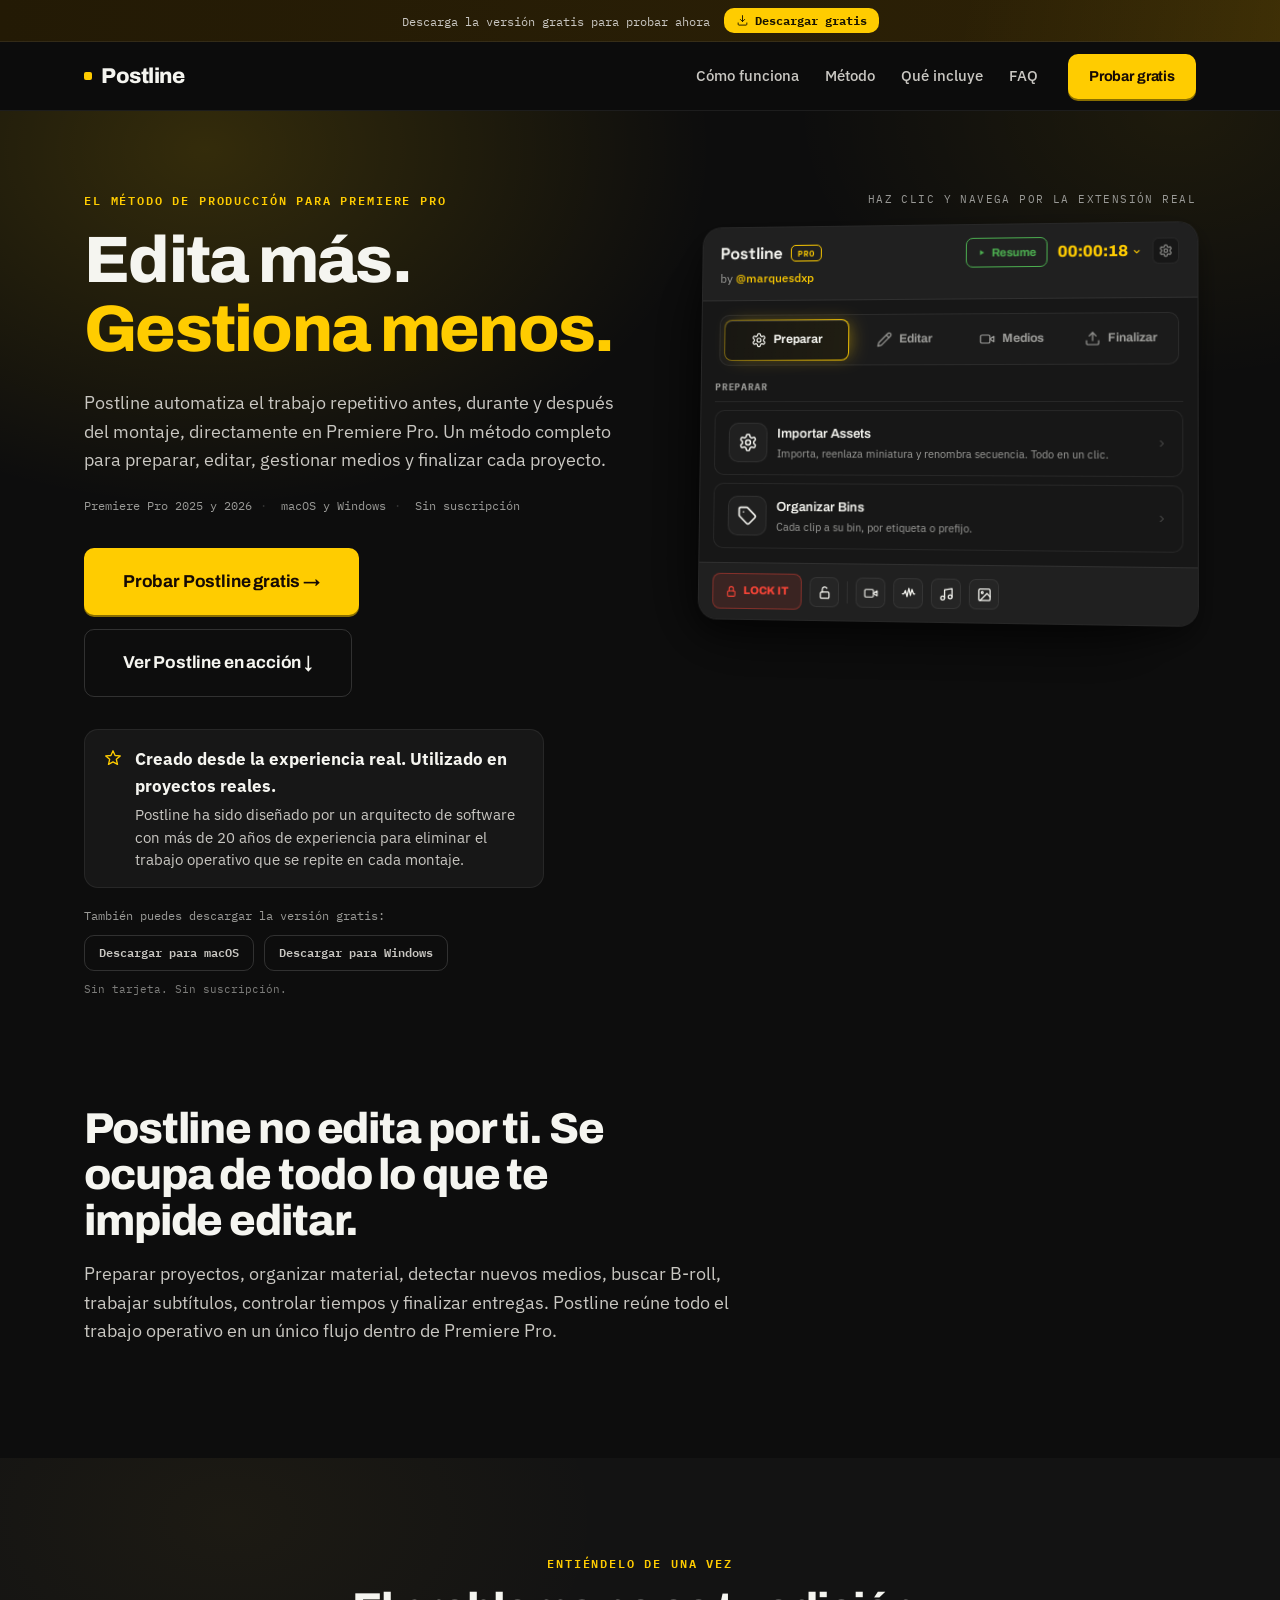
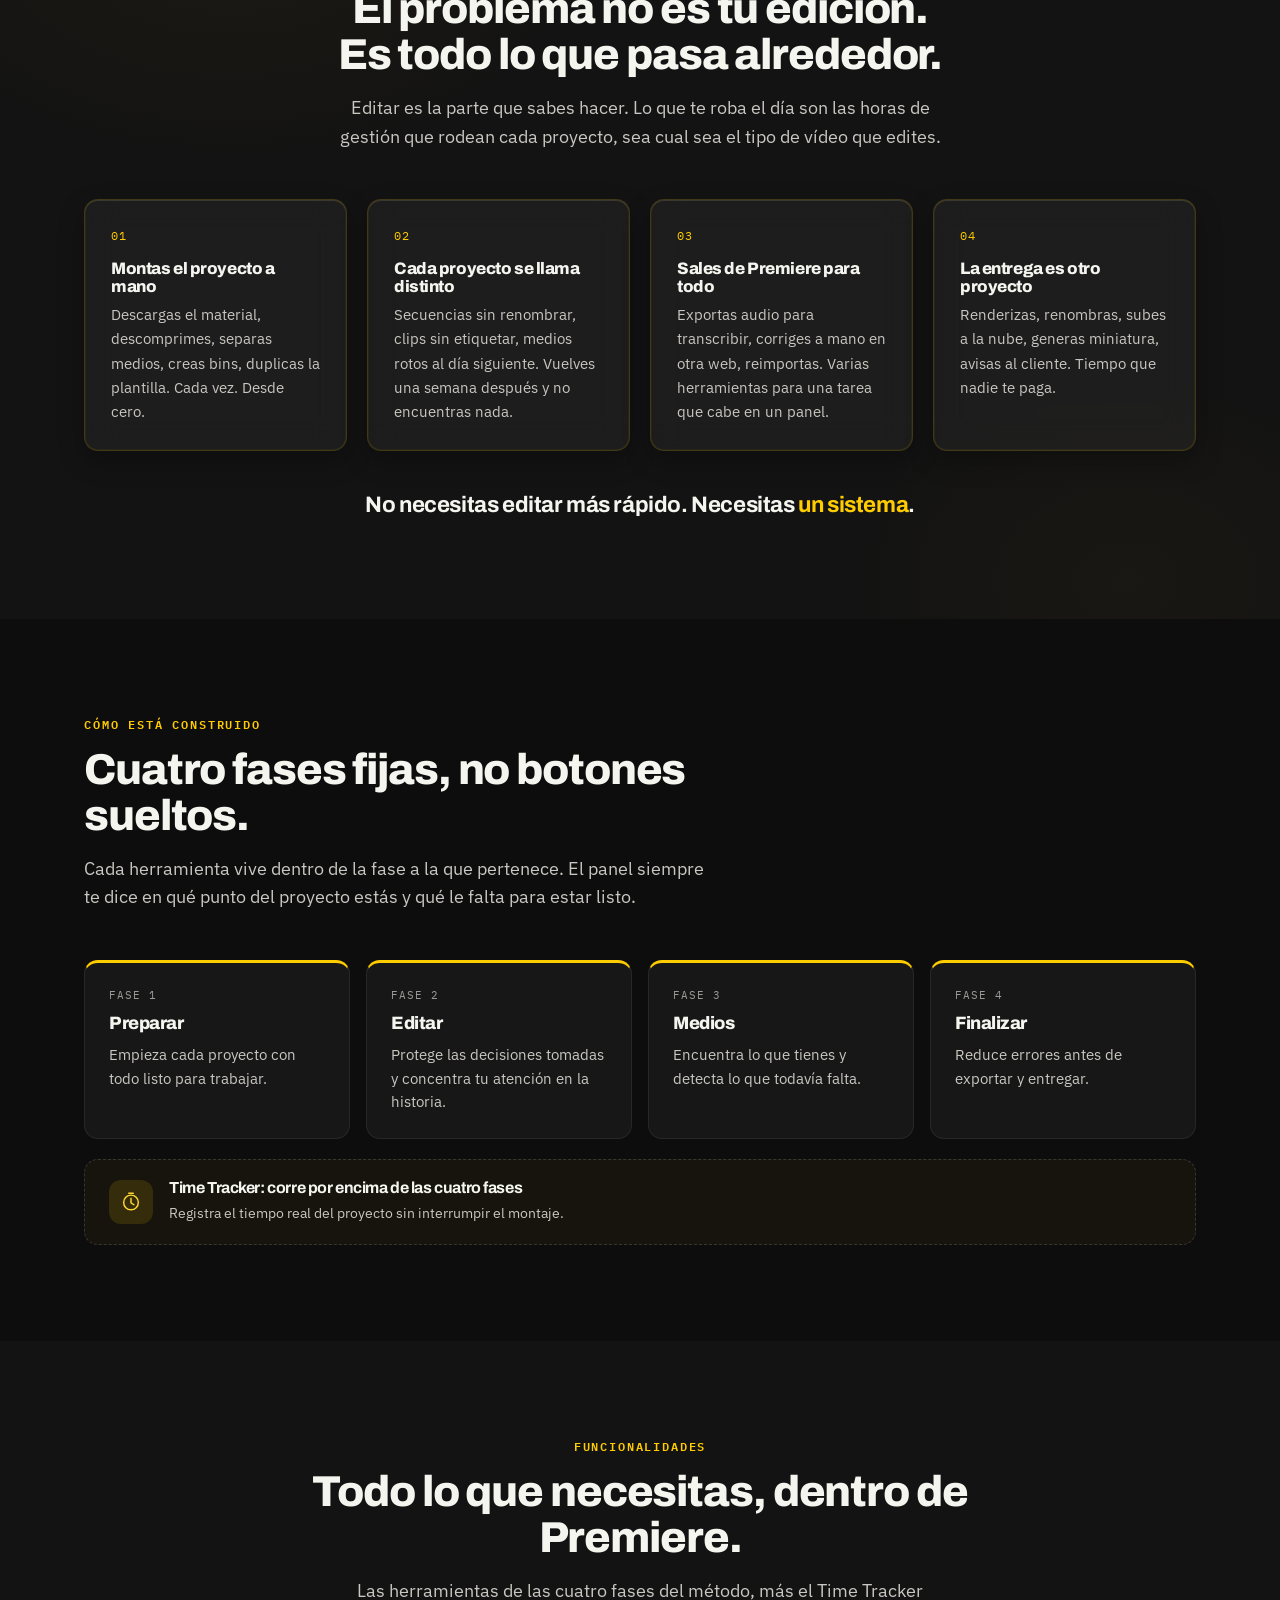
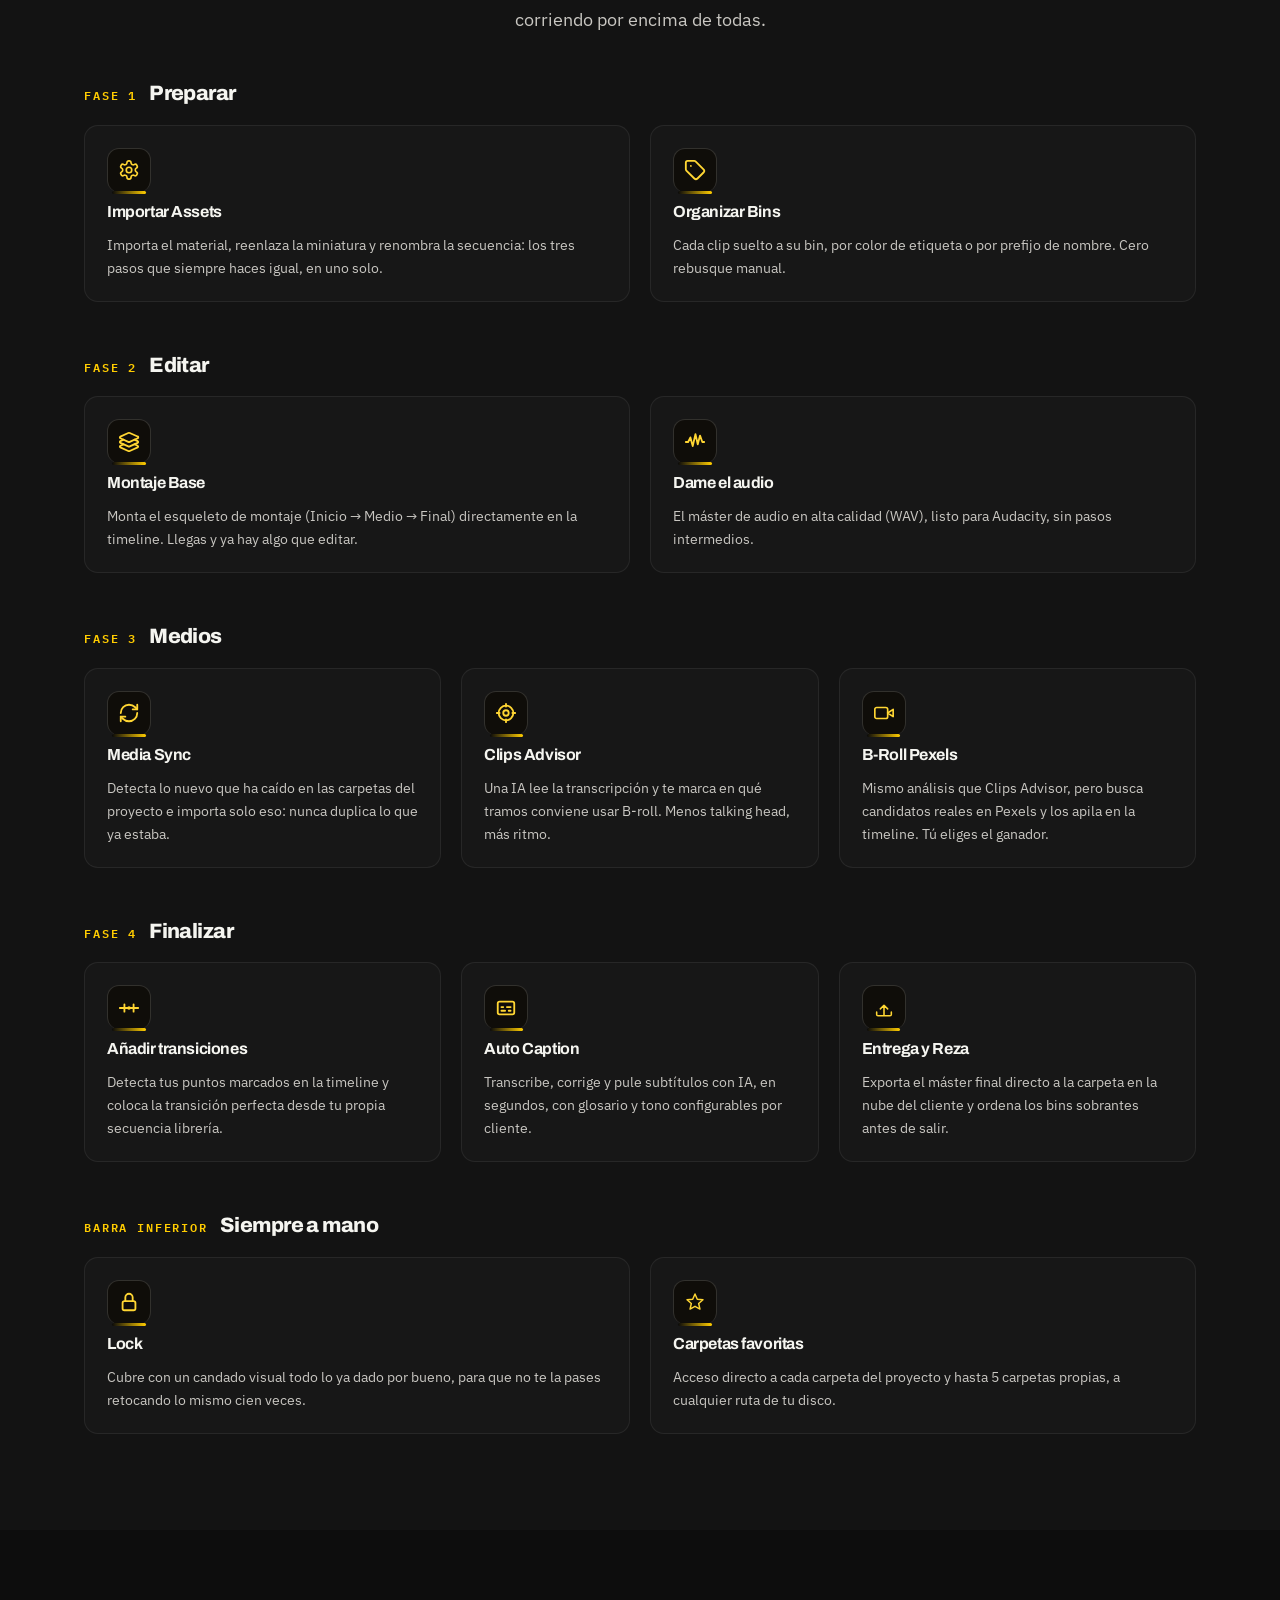
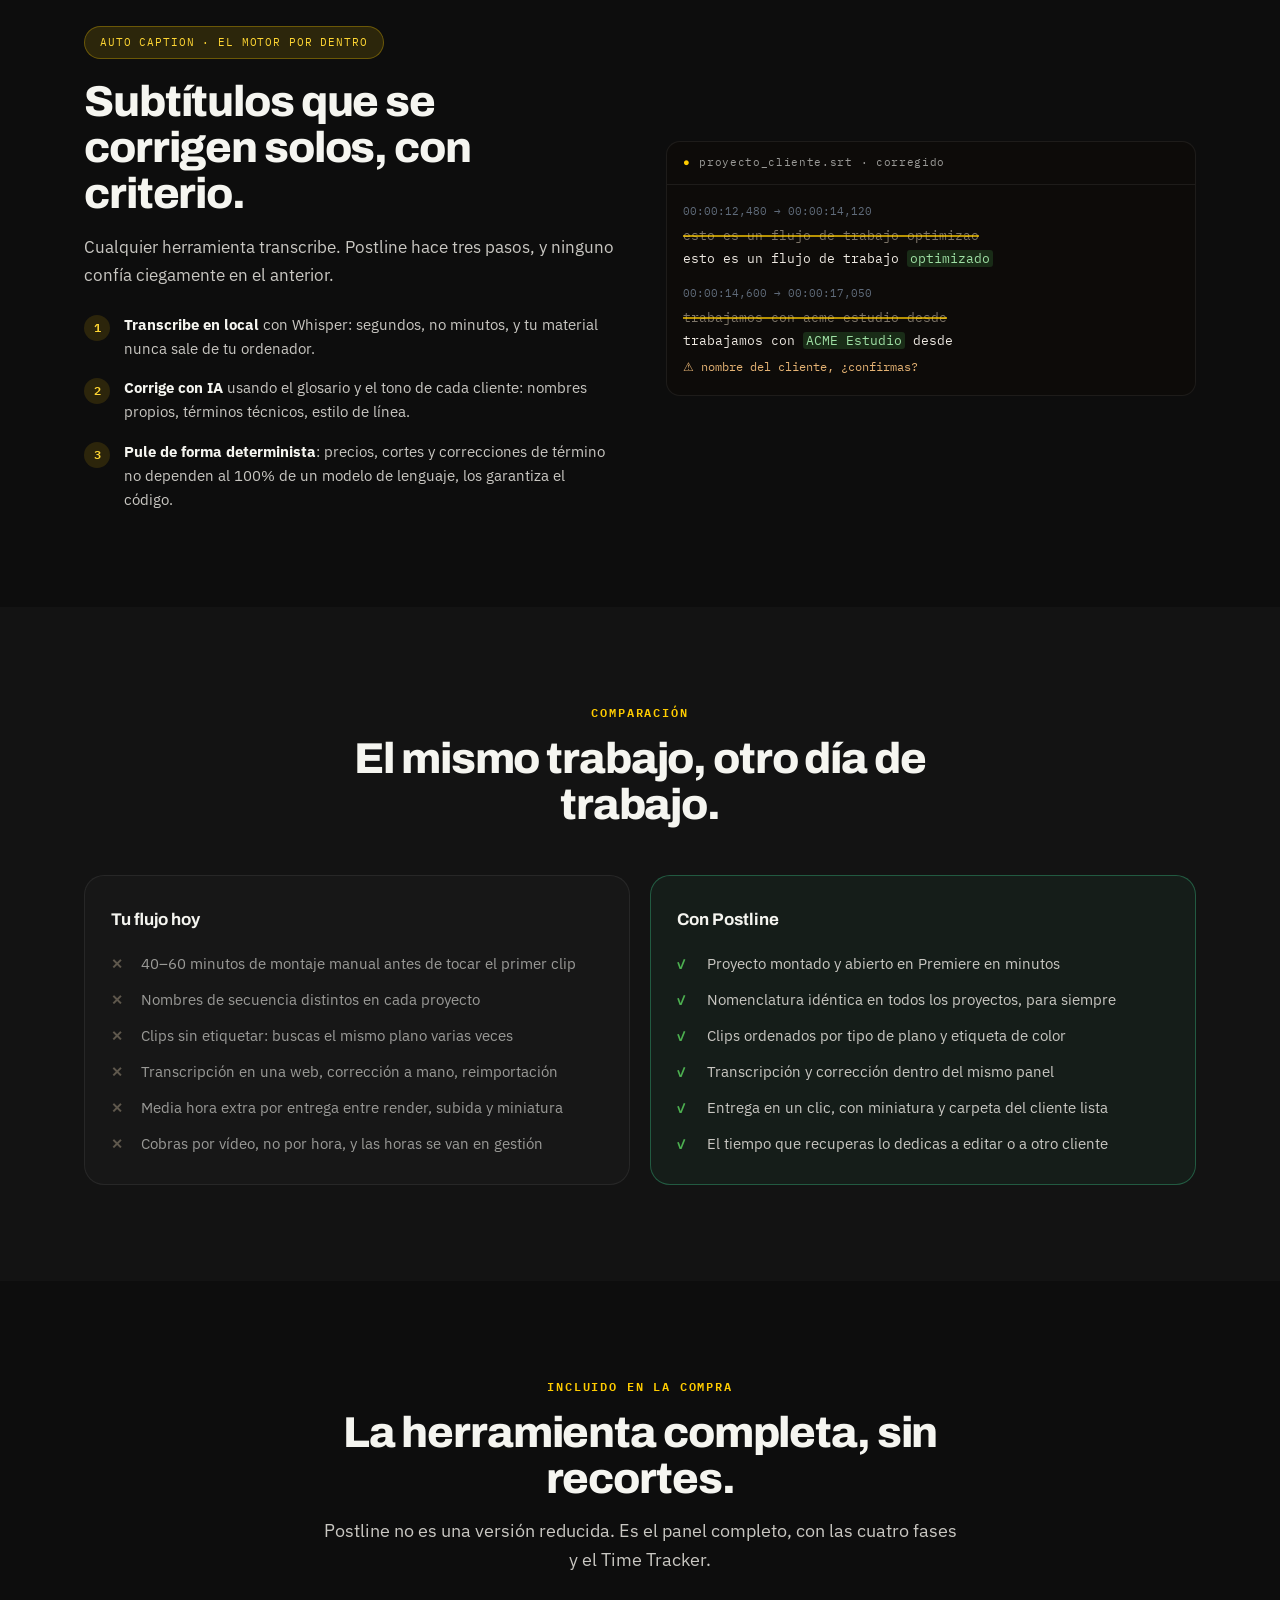
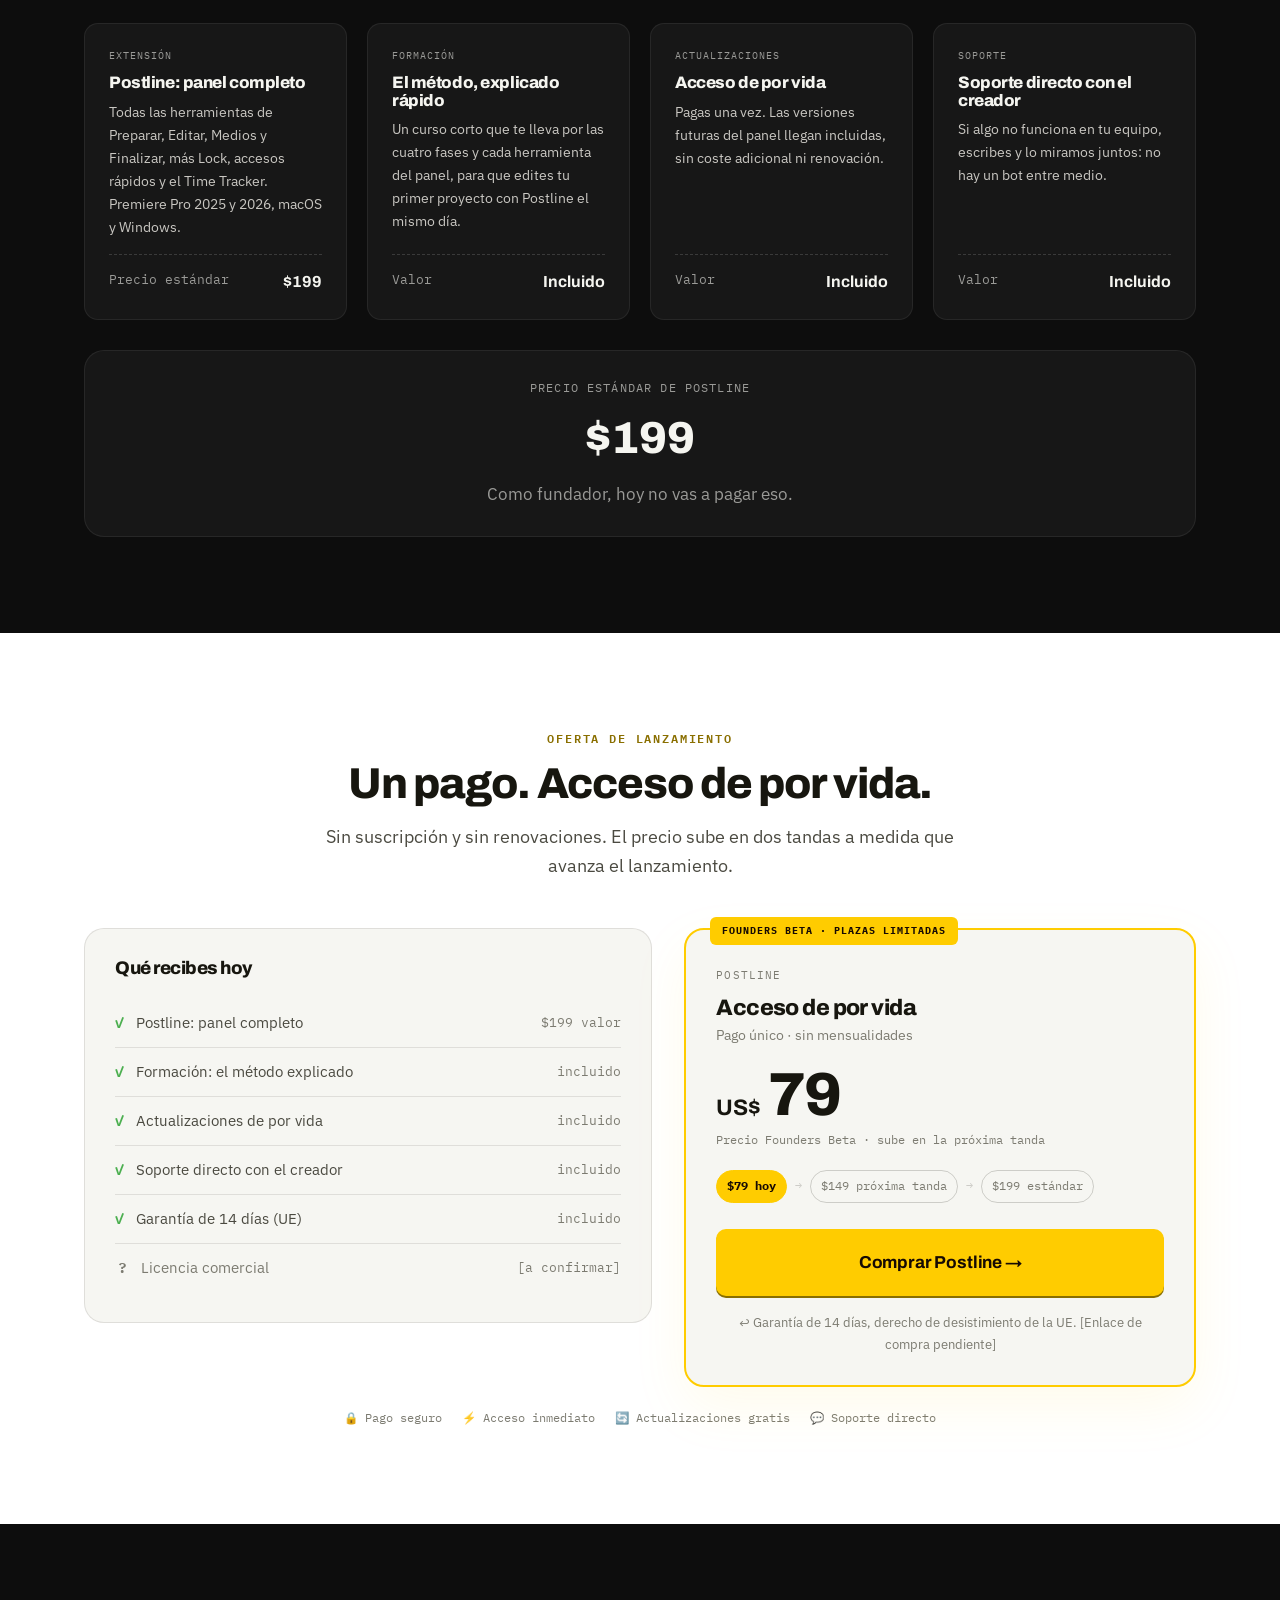
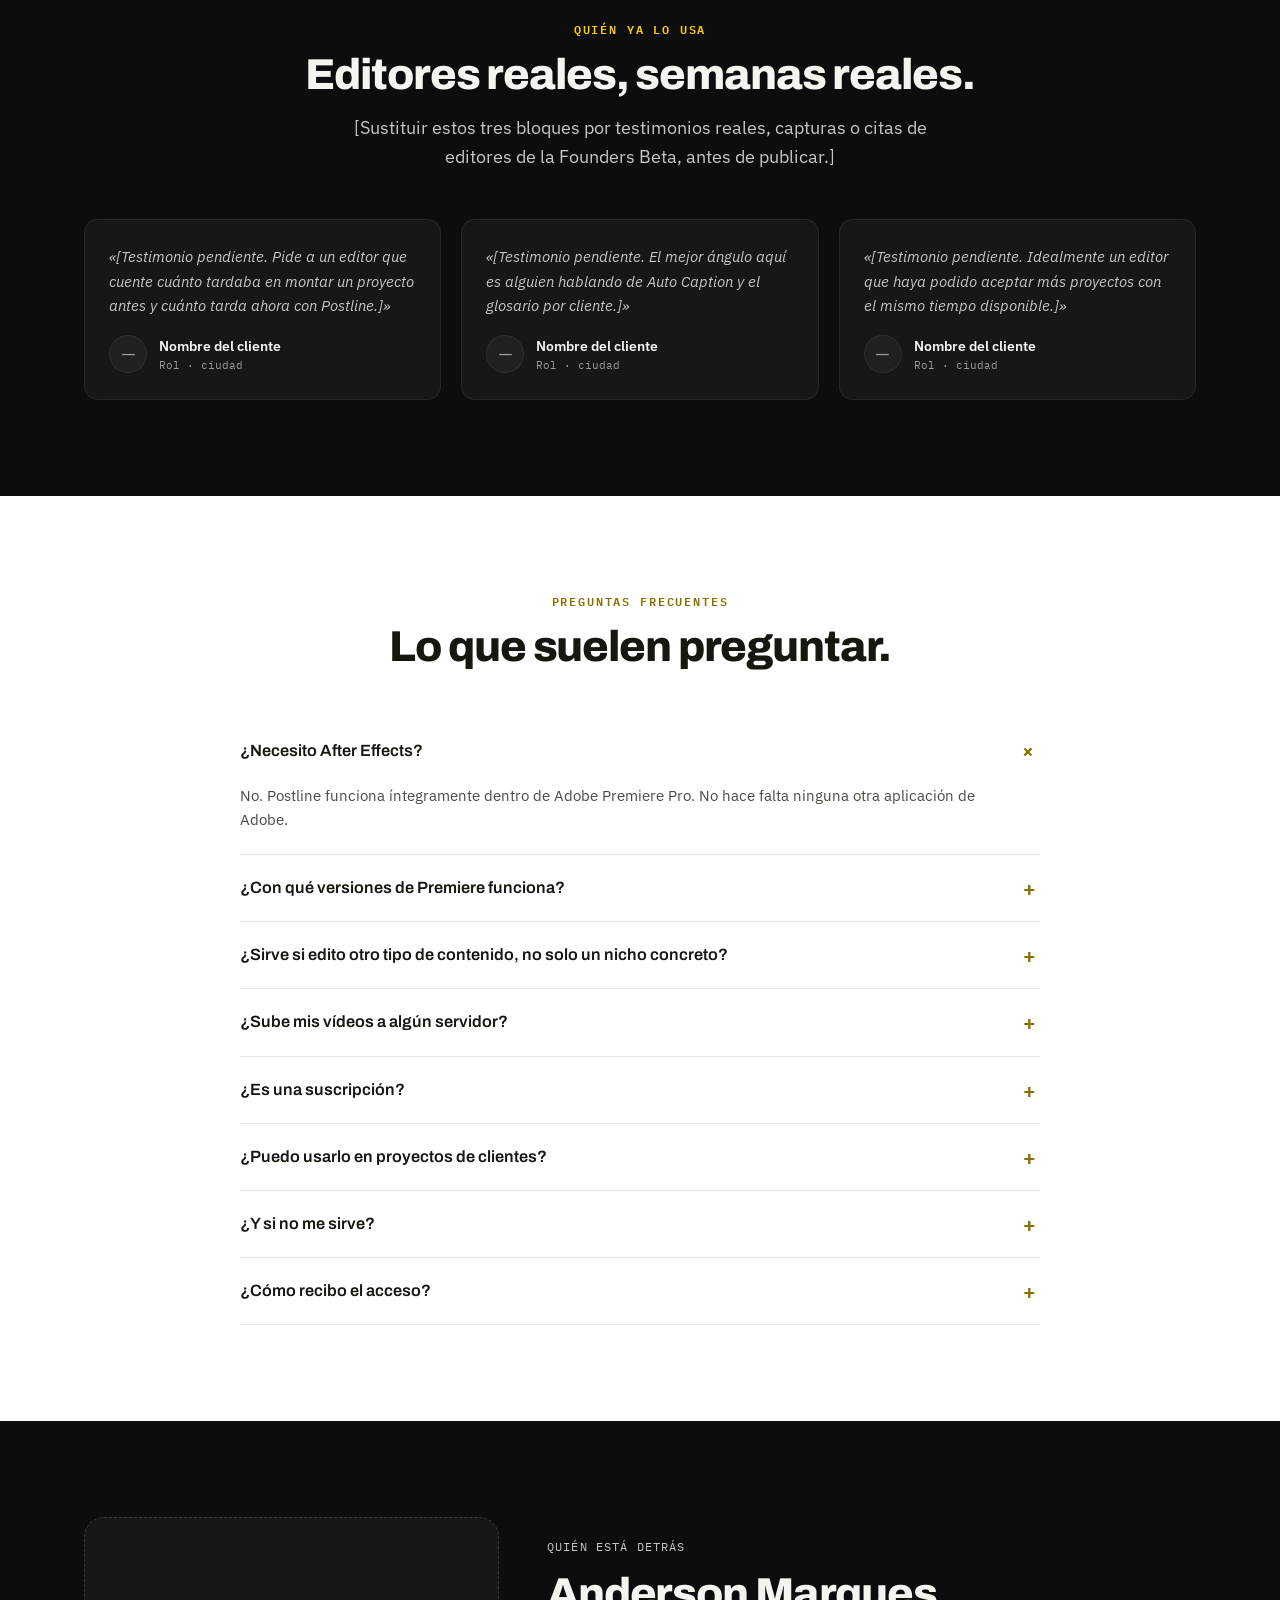
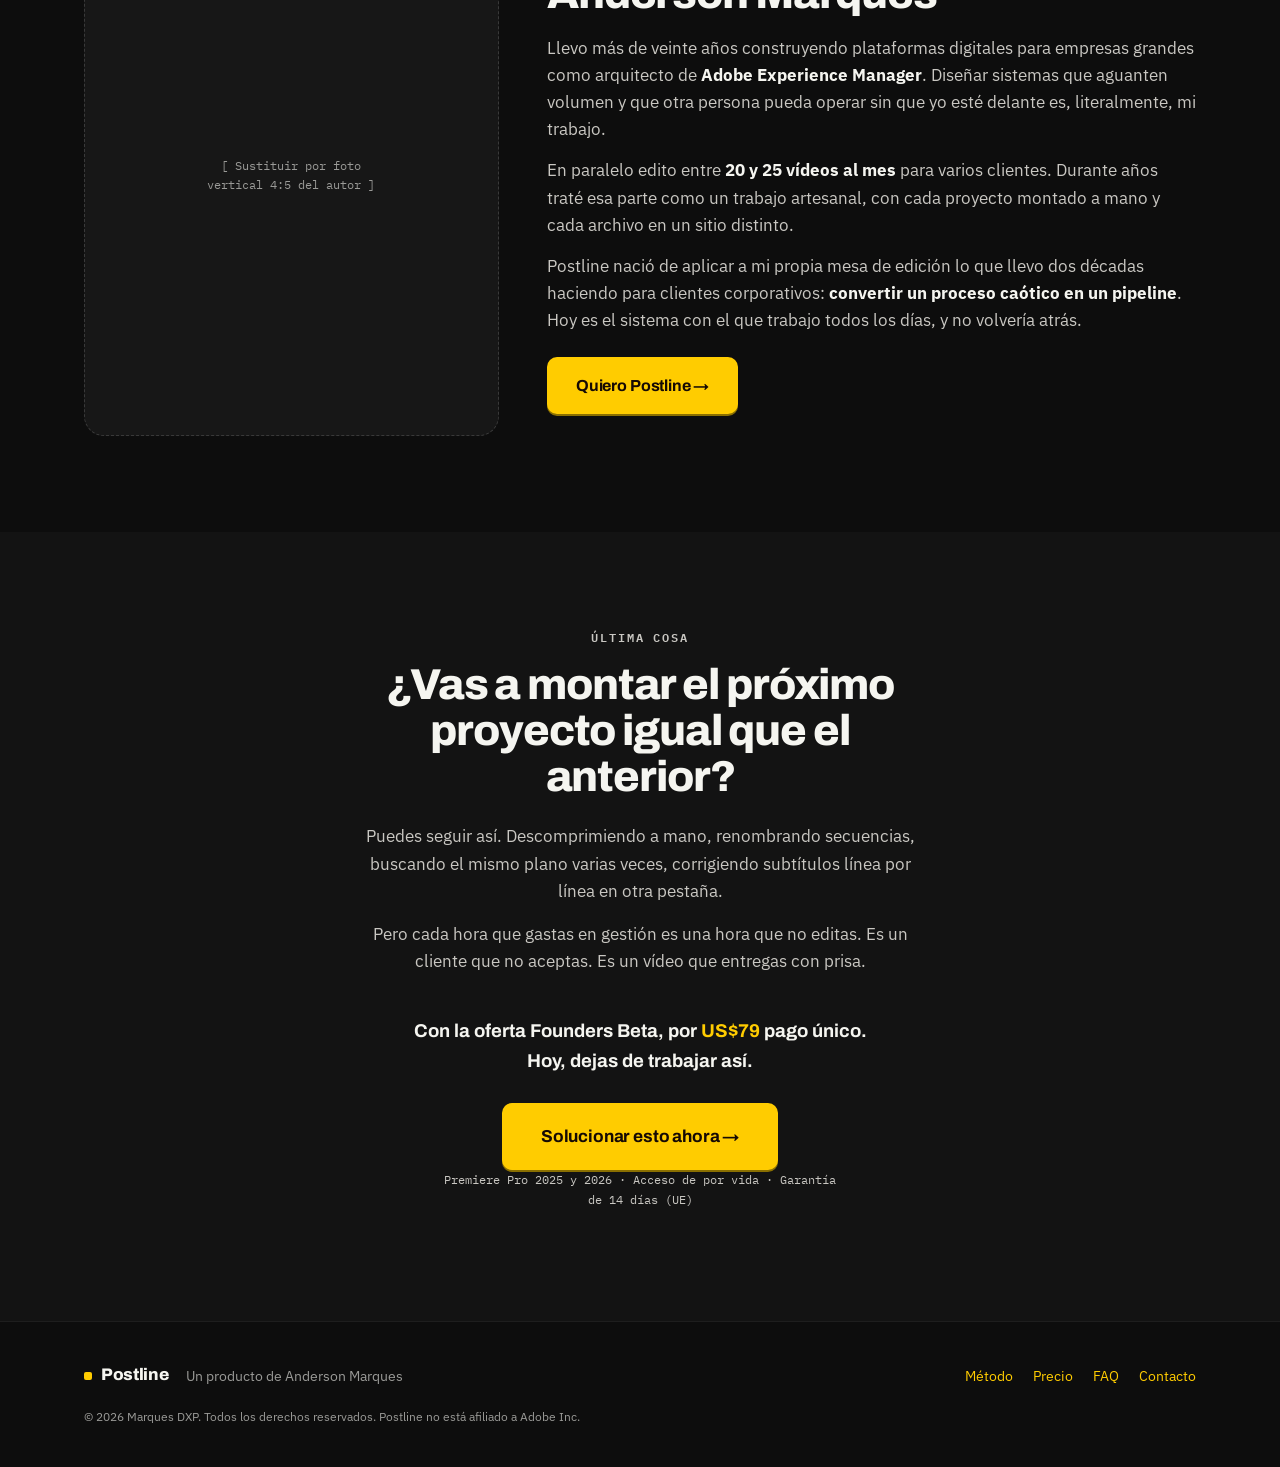
==== commit 2f537569: "Simplificar branding, fondo blanco en precio/FAQ, arreglar overflow móvil, banner sticky y notificac" ====
--- a/index.html
+++ b/index.html
@@ -3,14 +3,14 @@
 <head>
 <meta charset="utf-8">
 <meta name="viewport" content="width=device-width, initial-scale=1">
-<title>Postline PRO | Edita más. Gestiona menos.</title>
+<title>Postline | Edita más. Gestiona menos.</title>
 <link rel="icon" href="favicon.svg" type="image/svg+xml">
 <meta name="description" content="Postline automatiza el trabajo repetitivo antes, durante y después del montaje. Un método completo de producción integrado en Adobe Premiere Pro.">
-<meta property="og:title" content="Postline PRO | Edita más. Gestiona menos.">
+<meta property="og:title" content="Postline | Edita más. Gestiona menos.">
 <meta property="og:description" content="Postline automatiza el trabajo repetitivo antes, durante y después del montaje. Un método completo de producción integrado en Adobe Premiere Pro.">
 <meta property="og:type" content="website">
 <meta name="twitter:card" content="summary_large_image">
-<meta name="twitter:title" content="Postline PRO | Edita más. Gestiona menos.">
+<meta name="twitter:title" content="Postline | Edita más. Gestiona menos.">
 <meta name="twitter:description" content="Postline automatiza el trabajo repetitivo antes, durante y después del montaje. Un método completo de producción integrado en Adobe Premiere Pro.">
 <link rel="preconnect" href="https://fonts.googleapis.com">
 <link rel="preconnect" href="https://fonts.gstatic.com" crossorigin>
@@ -61,7 +61,7 @@
 <!-- ============ BANNER ============ -->
 <div class="banner">
   <div class="wrap banner__in">
-    <span class="banner__text">Prueba Postline gratis dentro de Premiere Pro.</span>
+    <span class="banner__text">Descarga la versión gratis para probar ahora</span>
     <a class="banner__btn" href="#descarga-gratis"><svg viewBox="0 0 24 24"><use href="#ic-import"></use></svg>Descargar gratis</a>
   </div>
 </div>
@@ -69,7 +69,7 @@
 <!-- ============ NAV ============ -->
 <nav class="nav">
   <div class="wrap nav__in">
-    <span class="brand"><i class="brand__dot"></i>Postline<span class="badge-pro">PRO</span></span>
+    <span class="brand"><i class="brand__dot"></i>Postline</span>
     <div class="nav__links">
       <a href="#funcionalidades">Cómo funciona</a>
       <a href="#metodo">Método</a>
@@ -394,12 +394,12 @@
     <div class="head head--center">
       <p class="eyebrow">Incluido en la compra</p>
       <h2>La herramienta completa, sin recortes.</h2>
-      <p class="lede">Postline PRO no es una versión reducida. Es el panel completo, con las cuatro fases y el Time Tracker.</p>
+      <p class="lede">Postline no es una versión reducida. Es el panel completo, con las cuatro fases y el Time Tracker.</p>
     </div>
     <div class="grid grid--4">
       <div class="inc">
         <span class="inc__kind">Extensión</span>
-        <h3>Postline PRO: panel completo</h3>
+        <h3>Postline: panel completo</h3>
         <p>Todas las herramientas de Preparar, Editar, Medios y Finalizar, más Lock, accesos rápidos y el Time Tracker. Premiere Pro 2025 y 2026, macOS y Windows.</p>
         <div class="inc__val"><span class="muted">Precio estándar</span><b>$199</b></div>
       </div>
@@ -423,7 +423,7 @@
       </div>
     </div>
     <div class="stack-total">
-      <p class="lbl">Precio estándar de Postline PRO</p>
+      <p class="lbl">Precio estándar de Postline</p>
       <p class="num">$199</p>
       <p class="muted">Como fundador, hoy no vas a pagar eso.</p>
     </div>
@@ -431,7 +431,7 @@
 </section>
 
 <!-- ============ PRECIO ============ -->
-<section class="section bg-alt" id="precio">
+<section class="section" id="precio">
   <div class="wrap">
     <div class="head head--center">
       <p class="eyebrow">Oferta de lanzamiento</p>
@@ -442,7 +442,7 @@
       <div class="offer__list">
         <h3>Qué recibes hoy</h3>
         <ul>
-          <li>Postline PRO: panel completo <span>$199 valor</span></li>
+          <li>Postline: panel completo <span>$199 valor</span></li>
           <li>Formación: el método explicado <span>incluido</span></li>
           <li>Actualizaciones de por vida <span>incluido</span></li>
           <li>Soporte directo con el creador <span>incluido</span></li>
@@ -452,7 +452,7 @@
       </div>
       <div class="card-buy">
         <span class="card-buy__flag">Founders Beta · plazas limitadas</span>
-        <span class="card-buy__kind">Postline PRO</span>
+        <span class="card-buy__kind">Postline</span>
         <h3>Acceso de por vida</h3>
         <p class="muted">Pago único · sin mensualidades</p>
         <div class="price"><span class="price__cur">US$</span><span class="price__num">79</span></div>
@@ -500,7 +500,7 @@
 </section>
 
 <!-- ============ FAQ ============ -->
-<section class="section bg-alt" id="faq">
+<section class="section" id="faq">
   <div class="wrap">
     <div class="head head--center">
       <p class="eyebrow">Preguntas frecuentes</p>
@@ -586,6 +586,9 @@
   </div>
 </footer>
 
+<!-- ============ PROOF TOAST (solo desktop) ============ -->
+<div class="proof-toast" id="proofToast" aria-live="polite"></div>
+
 <script src="js/main.js" defer></script>
 </body>
 </html>
--- a/css/style.css
+++ b/css/style.css
@@ -13,7 +13,8 @@
   --word:'Space Grotesk',system-ui,sans-serif;
   --body:'IBM Plex Sans',system-ui,sans-serif;
   --mono:'IBM Plex Mono',ui-monospace,monospace;
-  --wrap:1160px; --r-sm:8px; --r-md:14px; --r-lg:20px; --r-xl:28px;
+  --wrap:1160px; --r-sm:8px; --r-md:14px; --r-lg:20px; --r-xl:28px; --r-btn:10px;
+  --banner-h:38px;
 }
 
 /* ---------- reset / base ---------- */
@@ -46,7 +47,7 @@
 .head--center h2,.head--center .lede{margin-left:auto;margin-right:auto}
 
 /* ---------- buttons ---------- */
-.btn{display:inline-flex;align-items:center;justify-content:center;gap:.5rem;font-family:var(--display);font-weight:700;font-size:1rem;letter-spacing:-.01em;padding:15px 28px;border-radius:999px;border:1.5px solid transparent;transition:transform .16s ease,box-shadow .16s ease,background .16s ease}
+.btn{display:inline-flex;align-items:center;justify-content:center;gap:.5rem;font-family:var(--display);font-weight:700;font-size:1rem;letter-spacing:-.01em;padding:15px 28px;border-radius:var(--r-btn);border:1.5px solid transparent;transition:transform .16s ease,box-shadow .16s ease,background .16s ease}
 .btn--primary{background:var(--orange);color:#160a04;box-shadow:0 2px 0 var(--orange-deep)}
 .btn--primary:hover{background:var(--orange-hi);color:#160a04;transform:translateY(-2px);box-shadow:0 4px 0 var(--orange-deep)}
 .btn--ghost{background:transparent;color:var(--ink);border-color:var(--line-strong)}
@@ -62,7 +63,7 @@
 /* ==========================================================================
    BANNER
    ========================================================================== */
-.banner{position:relative;overflow:hidden;padding:11px 0;font-family:var(--mono);font-size:.82rem;color:var(--ink-soft);
+.banner{position:sticky;top:0;z-index:70;overflow:hidden;padding:8px 0;line-height:1.3;font-family:var(--mono);font-size:.78rem;color:var(--ink-soft);
   background:linear-gradient(90deg,#231a05,#2e2206 50%,#231a05);background-size:220% 100%;
   animation:bannerDrift 9s ease-in-out infinite;border-bottom:1px solid var(--line)}
 .banner::before{content:"";position:absolute;inset:0;pointer-events:none;
@@ -74,14 +75,14 @@
 .banner b{color:var(--orange-hi)}
 .banner__in{position:relative;display:flex;align-items:center;justify-content:center;gap:14px}
 .banner__text{min-width:0;overflow:hidden;text-overflow:ellipsis;white-space:nowrap}
-.banner__btn{flex:0 0 auto;display:inline-flex;align-items:center;gap:6px;padding:6px 14px;border-radius:999px;background:var(--orange);color:#1a1400;font-weight:700;font-size:.78rem}
+.banner__btn{flex:0 0 auto;display:inline-flex;align-items:center;gap:6px;padding:5px 12px;border-radius:var(--r-btn);background:var(--orange);color:#1a1400;font-weight:700;font-size:.74rem}
 .banner__btn:hover{background:var(--orange-hi);color:#1a1400}
 .banner__btn svg{width:13px;height:13px;fill:none;stroke:currentColor;stroke-width:1.8;stroke-linecap:round;stroke-linejoin:round}
 
 /* ==========================================================================
    NAV
    ========================================================================== */
-.nav{position:sticky;top:0;z-index:60;background:rgba(13,13,13,.88);backdrop-filter:blur(14px);border-bottom:1px solid var(--line)}
+.nav{position:sticky;top:var(--banner-h);z-index:60;background:rgba(13,13,13,.88);backdrop-filter:blur(14px);border-bottom:1px solid var(--line)}
 .nav__in{display:flex;align-items:center;gap:30px;height:68px}
 .brand{display:flex;align-items:center;gap:9px;font-family:var(--display);font-weight:800;font-size:1.34rem;letter-spacing:-.02em;color:var(--ink)}
 .brand--sm{font-size:1.05rem}
@@ -91,7 +92,7 @@
 .nav__links a{color:var(--ink-soft)}
 .nav__links a:hover{color:var(--orange)}
 .nav__cta{padding:10px 20px;font-size:.9rem}
-@media(max-width:900px){.nav__links{display:none}}
+@media(max-width:900px){.nav{display:none}}
 
 /* ==========================================================================
    HERO
@@ -101,6 +102,7 @@
   background:radial-gradient(64% 90% at 16% 6%,rgba(255,204,0,.16) 0%,transparent 62%),
              radial-gradient(50% 70% at 92% 0%,rgba(255,204,0,.07) 0%,transparent 60%)}
 .hero__grid{display:grid;grid-template-columns:1.05fr .95fr;gap:56px;align-items:start}
+.hero__grid > *{min-width:0}
 @media(max-width:980px){.hero__grid{grid-template-columns:1fr;gap:44px}}
 .hero .eyebrow{margin-bottom:16px}
 .hero h1 em{font-style:normal;color:var(--orange)}
@@ -117,7 +119,7 @@
 .hero__free-label{font-family:var(--mono);font-size:.76rem;color:var(--muted)}
 .hero__free-note{font-family:var(--mono);font-size:.7rem;color:var(--muted);opacity:.8}
 .hero__free-btns{display:flex;flex-wrap:wrap;gap:10px}
-.pill-dl{display:inline-flex;align-items:center;font-family:var(--mono);font-size:.76rem;font-weight:600;color:var(--ink-soft);border:1px solid var(--line-strong);border-radius:999px;padding:7px 14px;transition:border-color .15s,color .15s}
+.pill-dl{display:inline-flex;align-items:center;font-family:var(--mono);font-size:.76rem;font-weight:600;color:var(--ink-soft);border:1px solid var(--line-strong);border-radius:var(--r-btn);padding:7px 14px;transition:border-color .15s,color .15s}
 .pill-dl:hover{color:var(--orange);border-color:var(--orange)}
 .mock__caption{font-family:var(--mono);font-size:.68rem;letter-spacing:.13em;text-transform:uppercase;color:var(--muted);text-align:right;margin:0 0 14px}
 
@@ -297,8 +299,17 @@
 .stack-total .num{font-family:var(--display);font-weight:800;font-size:clamp(2rem,4.6vw,2.8rem);margin:6px 0;color:var(--ink)}
 
 /* ==========================================================================
-   PRECIO
-   ========================================================================== */
+   PRECIO + FAQ — fondo blanco, misma paleta invertida a claro
+   ========================================================================== */
+#precio,#faq{
+  background:#fff;
+  --bg-card:#f6f6f2; --bg-card-hi:#efefe8;
+  --line:rgba(20,18,10,.1); --line-soft:rgba(20,18,10,.06); --line-strong:rgba(20,18,10,.18);
+  --ink:#17160f; --ink-soft:#4b4a41; --muted:#7c7b71;
+}
+#precio .eyebrow,#faq .eyebrow{color:var(--orange-deep)}
+#faq .faq summary::after{color:var(--orange-deep)}
+
 .offer{display:grid;grid-template-columns:1fr .9fr;gap:32px;align-items:start}
 @media(max-width:900px){.offer{grid-template-columns:1fr}}
 .offer__list{background:var(--bg-card);border:1px solid var(--line);border-radius:var(--r-lg);padding:30px}
@@ -369,7 +380,7 @@
 .close p{color:var(--ink-soft);max-width:56ch;margin:0 0 16px}
 .close .price-line{font-family:var(--display);font-weight:700;color:var(--ink);font-size:1.16rem;margin:26px 0}
 .close .price-line b{color:var(--orange)}
-.close__meta{margin-top:18px;font-family:var(--mono);font-size:.76rem;color:var(--muted)}
+.close__meta{margin-top:34px;font-family:var(--mono);font-size:.76rem;color:var(--muted)}
 
 /* ==========================================================================
    FOOTER
@@ -378,6 +389,26 @@
 .foot__in{display:flex;flex-wrap:wrap;gap:18px;align-items:center}
 .foot__links{display:flex;gap:20px;margin-left:auto}
 .foot__legal{margin-top:18px;font-size:.78rem}
+
+/* ==========================================================================
+   PROOF TOAST — notificaciones de actividad, solo desktop
+   ========================================================================== */
+.proof-toast{position:fixed;left:20px;bottom:20px;z-index:90;display:none;pointer-events:none}
+@media(min-width:901px){.proof-toast{display:block}}
+.proof-card{position:relative;display:flex;align-items:flex-start;gap:12px;width:290px;padding:14px 30px 14px 16px;
+  background:var(--bg-card);border:1px solid rgba(255,204,0,.55);border-radius:var(--r-md);
+  box-shadow:0 0 0 1px rgba(255,204,0,.12),0 16px 34px rgba(0,0,0,.5),0 0 22px rgba(255,204,0,.14);
+  opacity:0;transform:translateY(10px) scale(.97);transition:opacity .4s ease,transform .4s ease;pointer-events:auto}
+.proof-card.is-in{opacity:1;transform:translateY(0) scale(1)}
+.proof-card__av{width:34px;height:34px;border-radius:50%;flex:0 0 auto;display:grid;place-items:center;
+  font-family:var(--display);font-weight:700;font-size:.82rem;color:#160a04}
+.proof-card__body{min-width:0}
+.proof-card__name{display:block;font-family:var(--display);font-weight:700;font-size:.86rem;color:var(--ink);margin-bottom:3px}
+.proof-card__text{display:flex;align-items:flex-start;gap:5px;margin:0;font-size:.78rem;line-height:1.4;color:var(--ink-soft)}
+.proof-card__check{flex:0 0 auto;color:var(--green);margin-top:2px}
+.proof-card__close{position:absolute;top:8px;right:8px;width:18px;height:18px;border:0;background:none;color:var(--muted);
+  font-size:1rem;line-height:1;display:grid;place-items:center;border-radius:4px}
+.proof-card__close:hover{color:var(--orange)}
 
 /* ==========================================================================
    SECCIONES ESPECÍFICAS
@@ -394,8 +425,8 @@
    ========================================================================== */
 @media(max-width:560px){
   .banner__in{justify-content:space-between}
-  .banner{font-size:.74rem}
-  .banner__btn{padding:6px 12px;font-size:.72rem}
+  .banner{font-size:.72rem}
+  .banner__btn{padding:5px 10px;font-size:.7rem}
 
   .hero{padding:64px 0 24px}
   .hero__ctas{flex-direction:column;align-items:stretch}
@@ -417,8 +448,8 @@
 }
 
 @media(max-width:400px){
-  .banner{font-size:.68rem;padding:9px 0}
-  .banner__btn{padding:5px 10px;font-size:.66rem;gap:4px}
+  .banner{font-size:.66rem;padding:8px 0}
+  .banner__btn{padding:4px 9px;font-size:.64rem;gap:4px}
   .banner__btn svg{width:11px;height:11px}
   .pl-resume{font-size:.64rem;padding:4px 8px}
   .pl-time{font-size:.86rem}
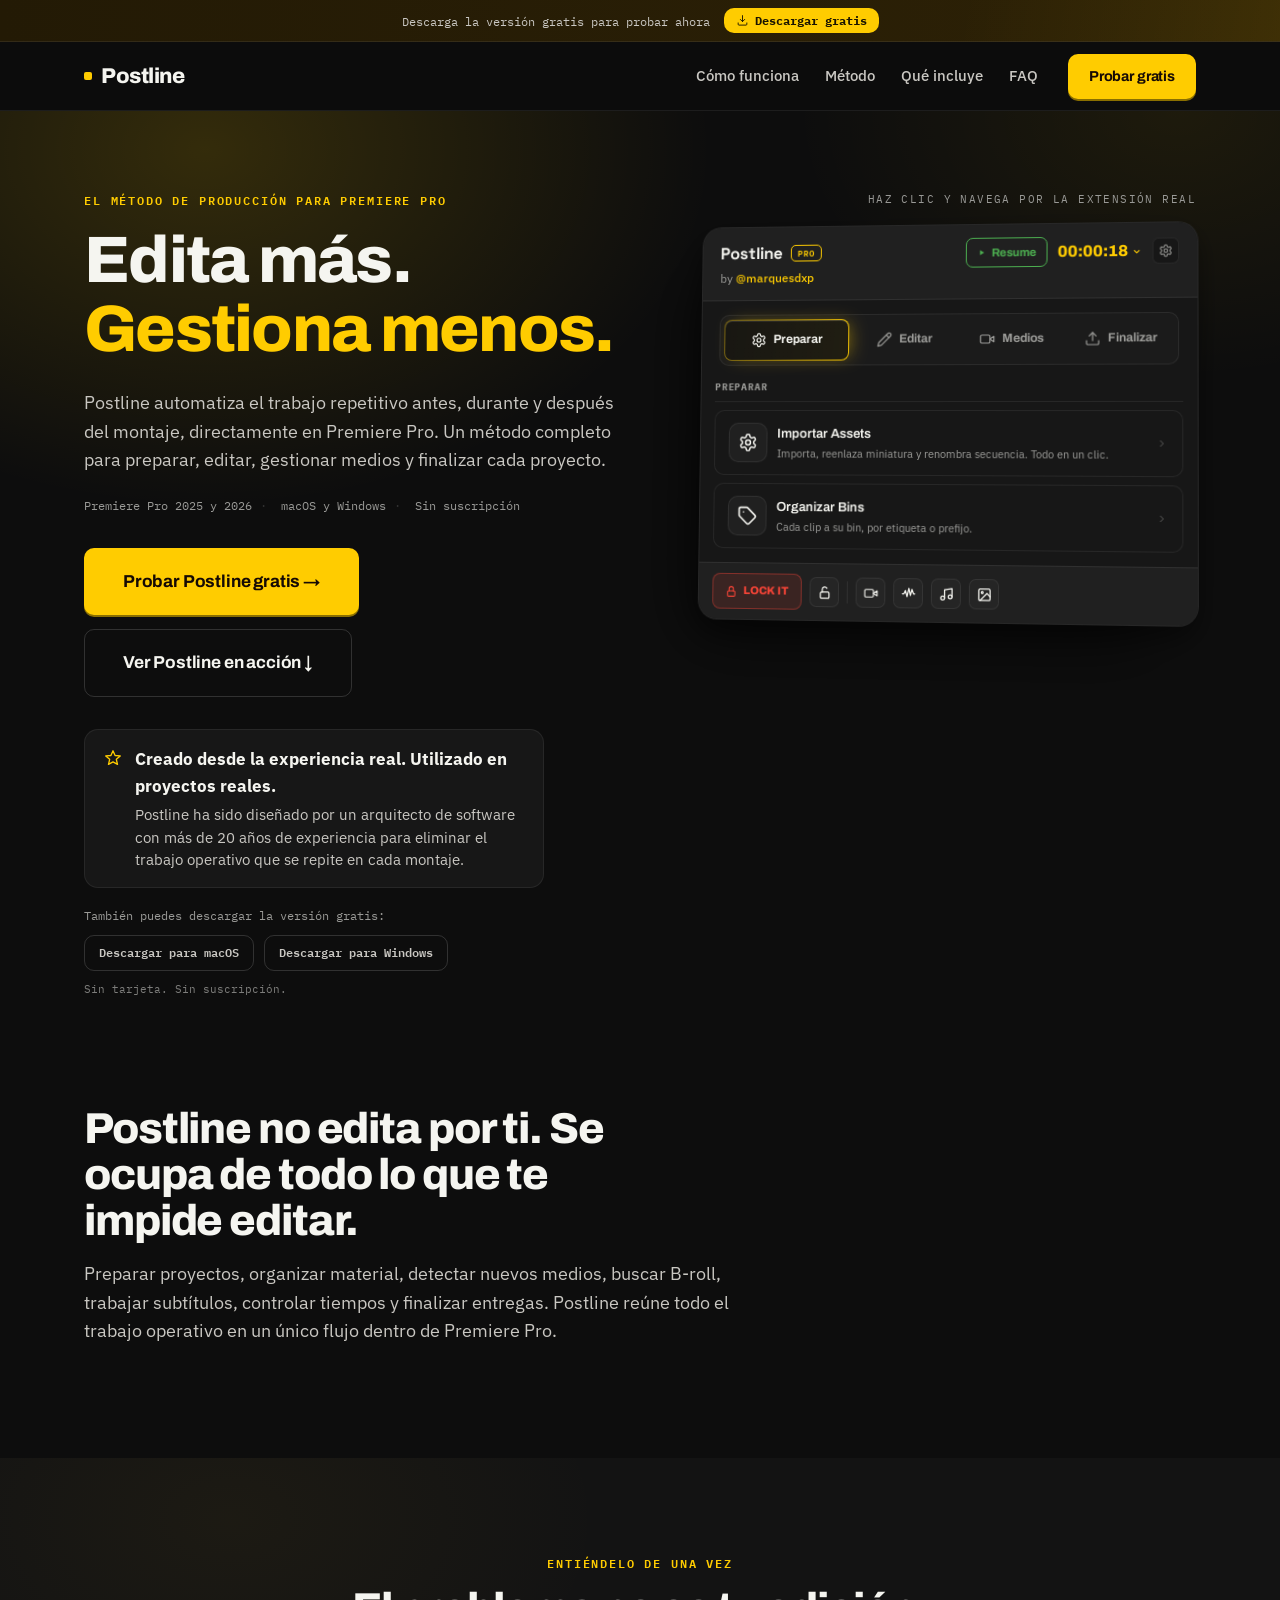
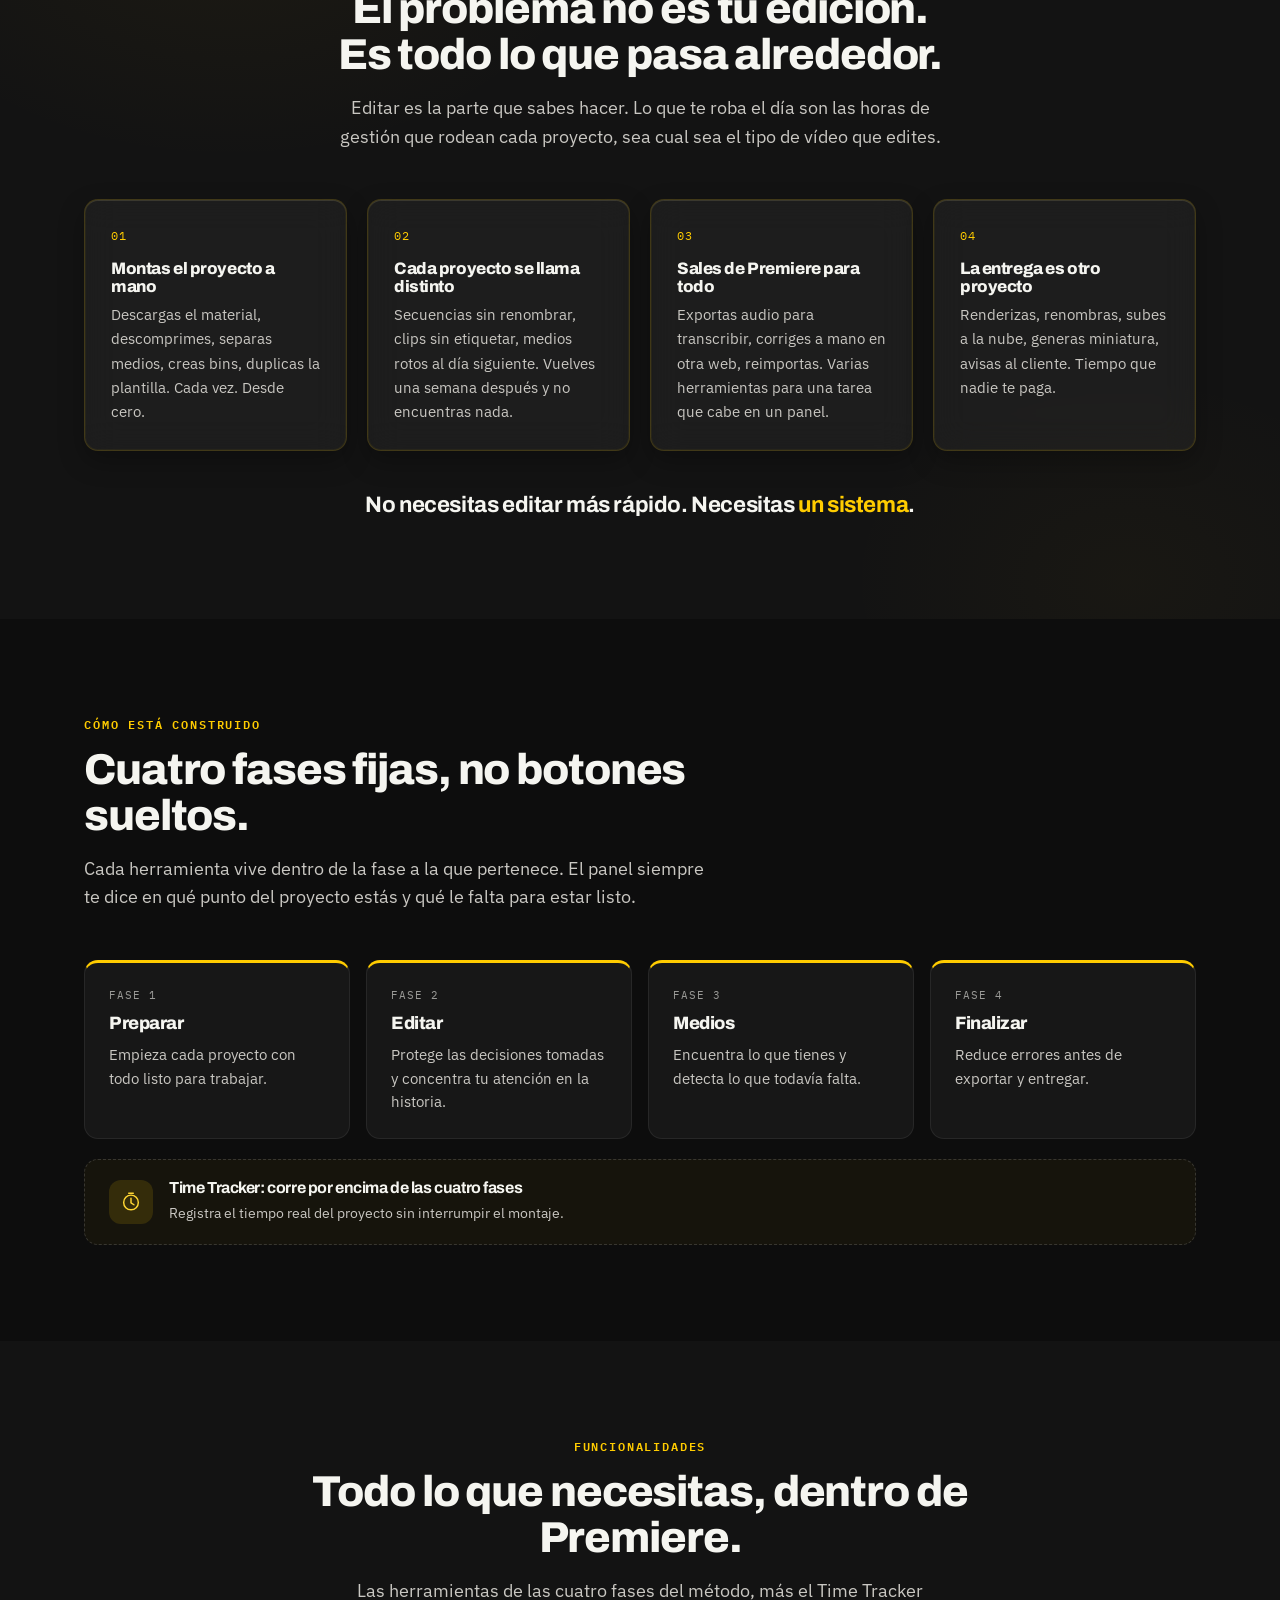
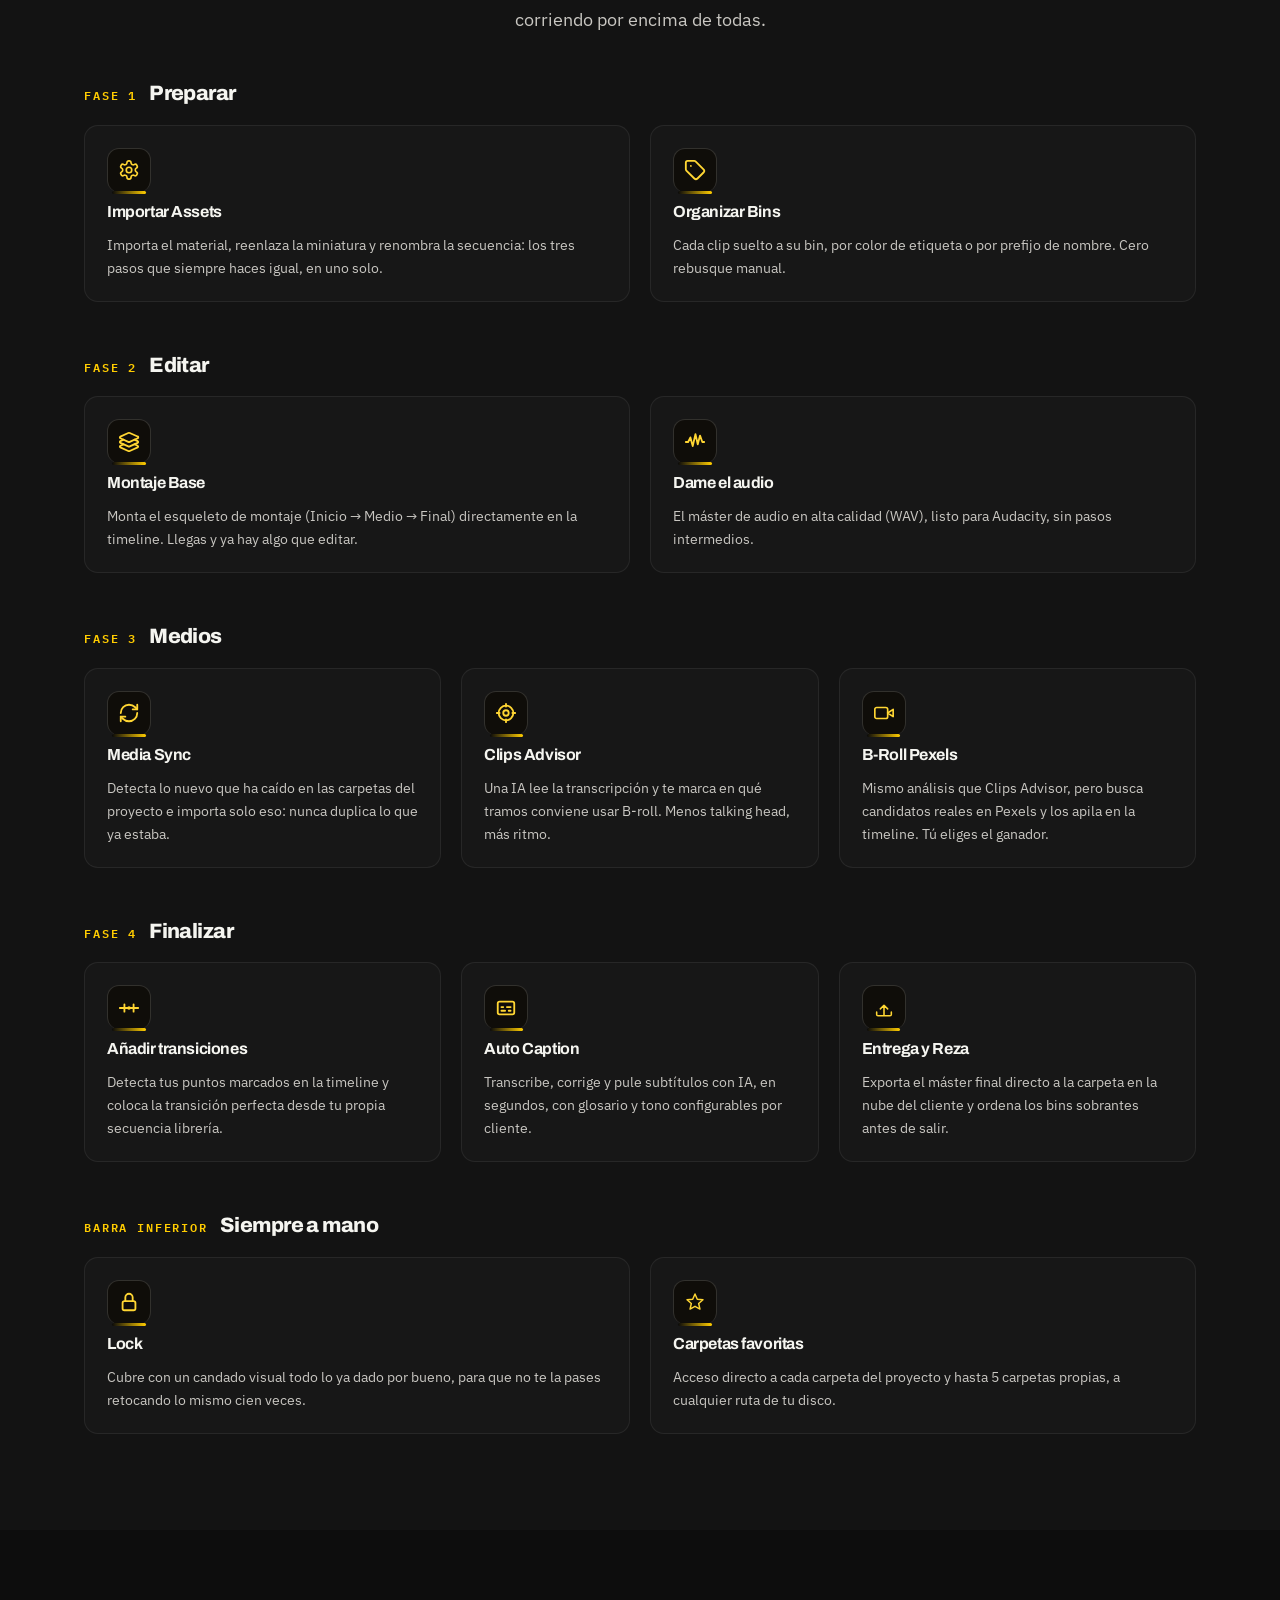
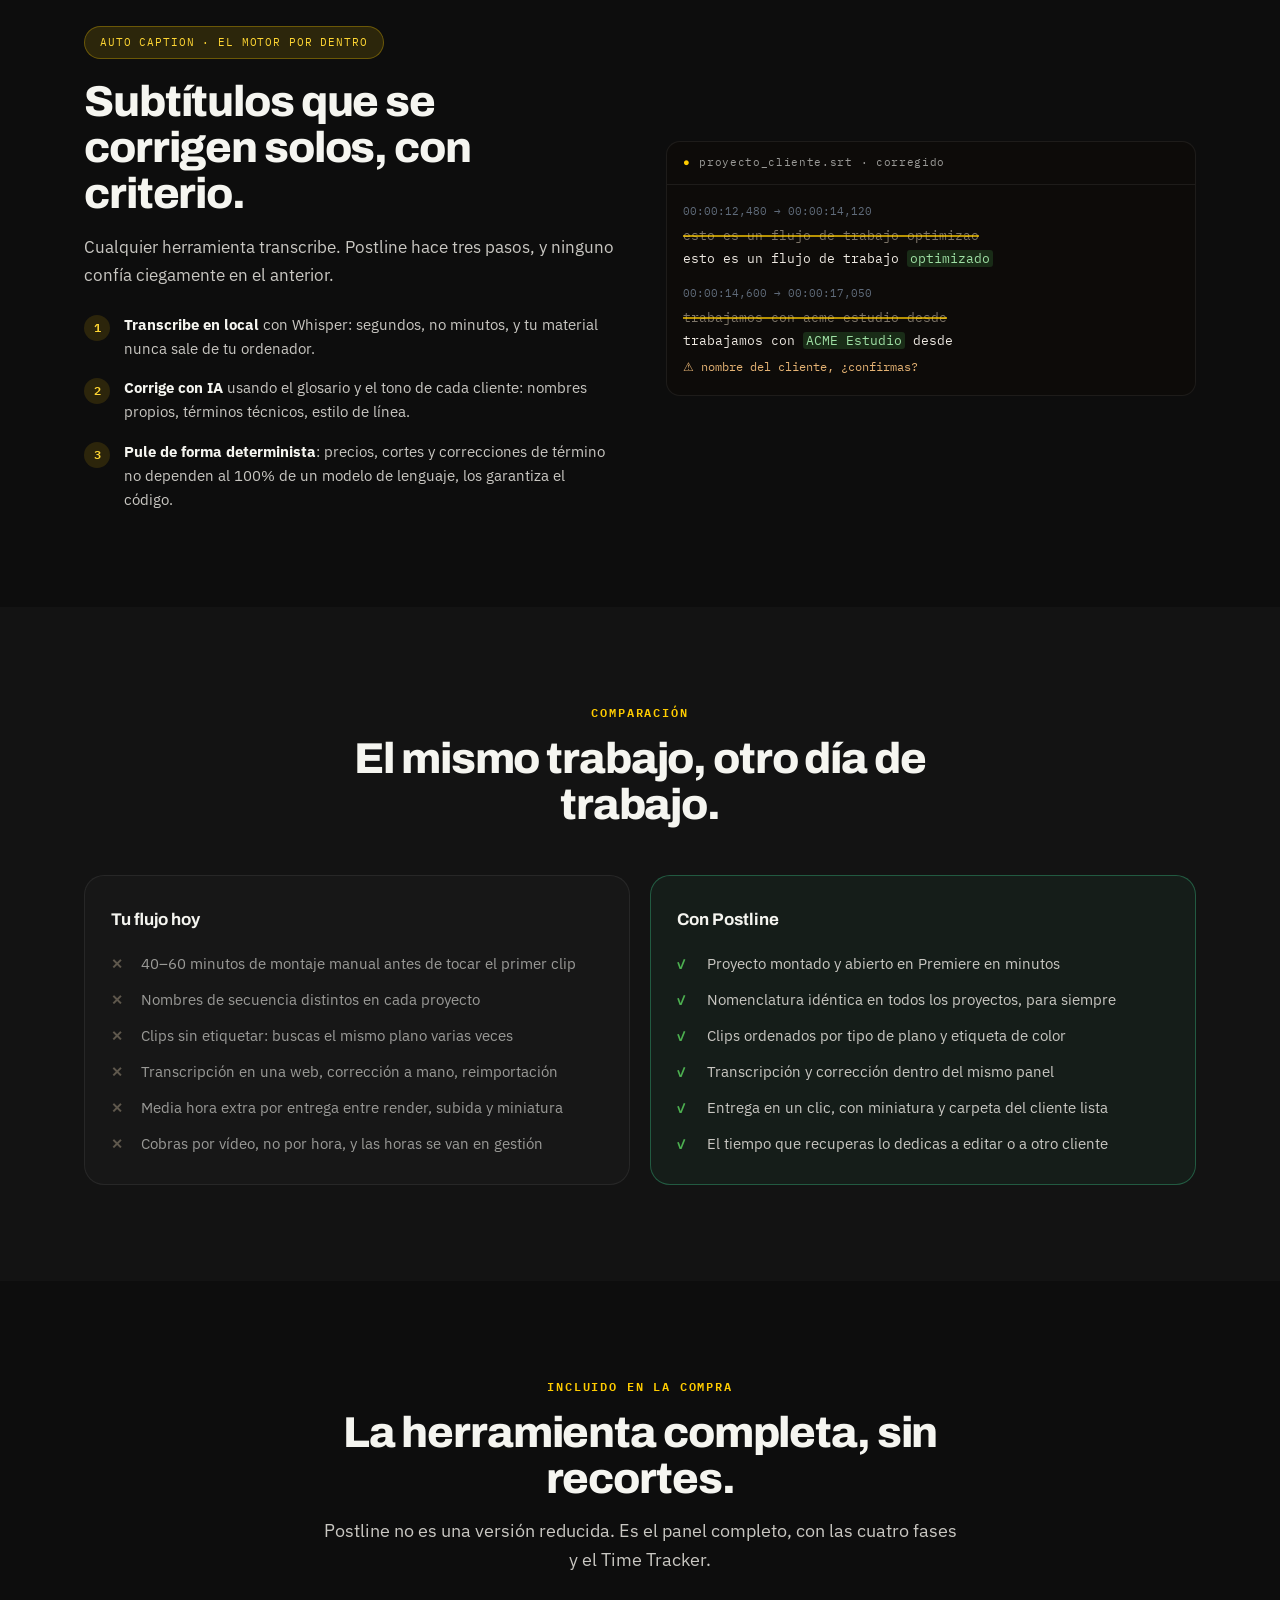
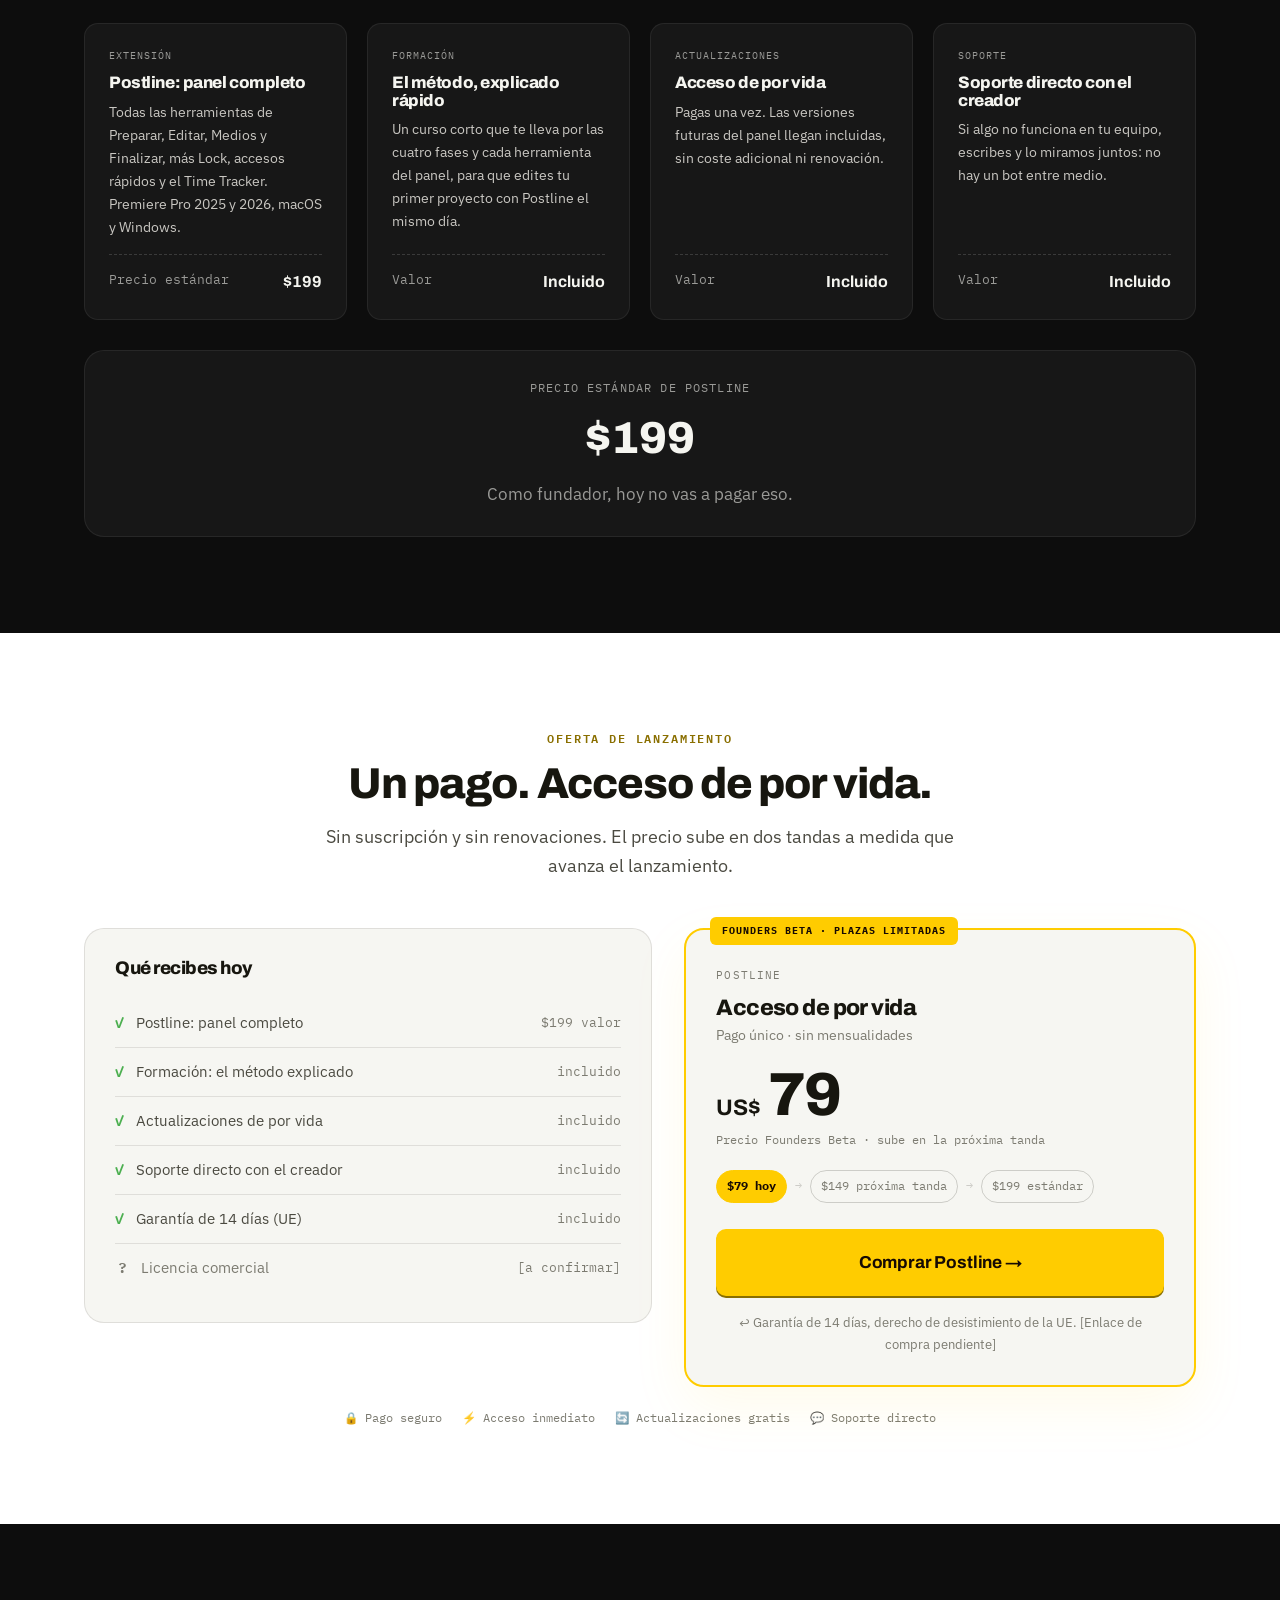
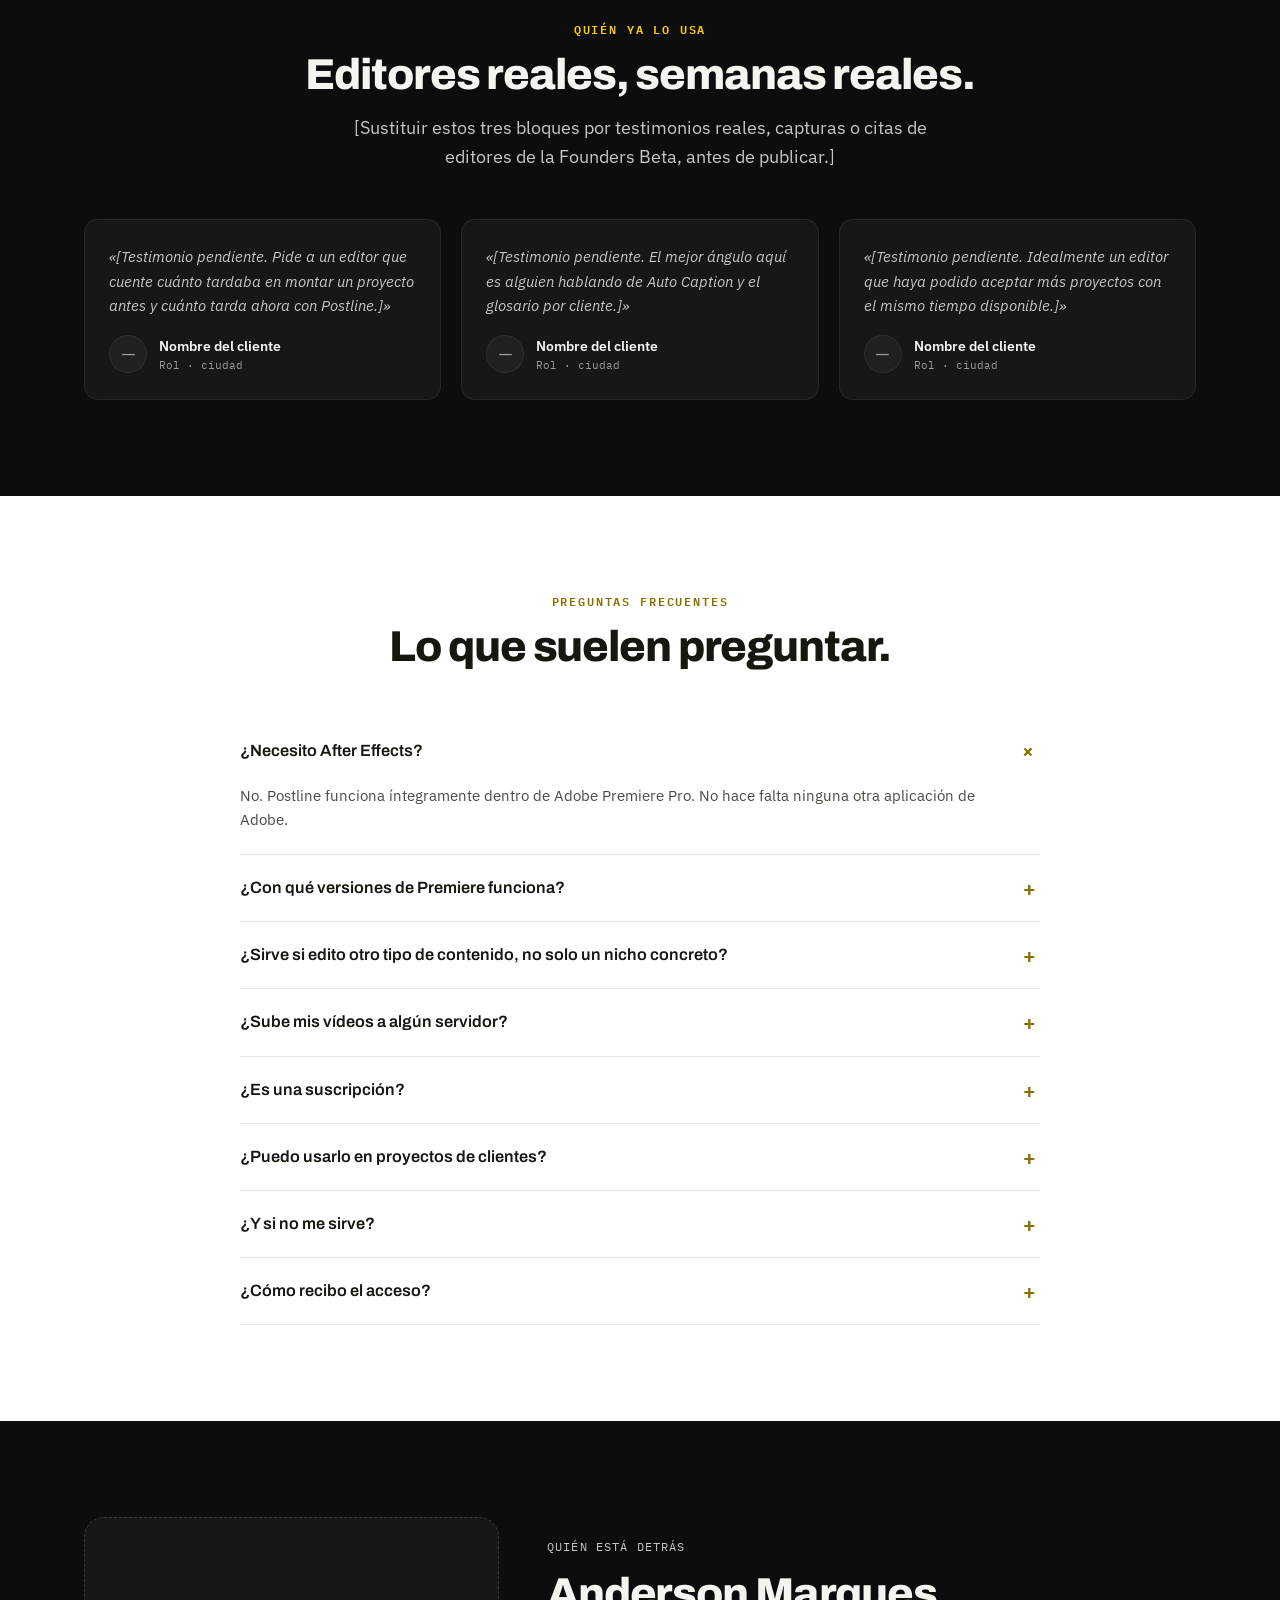
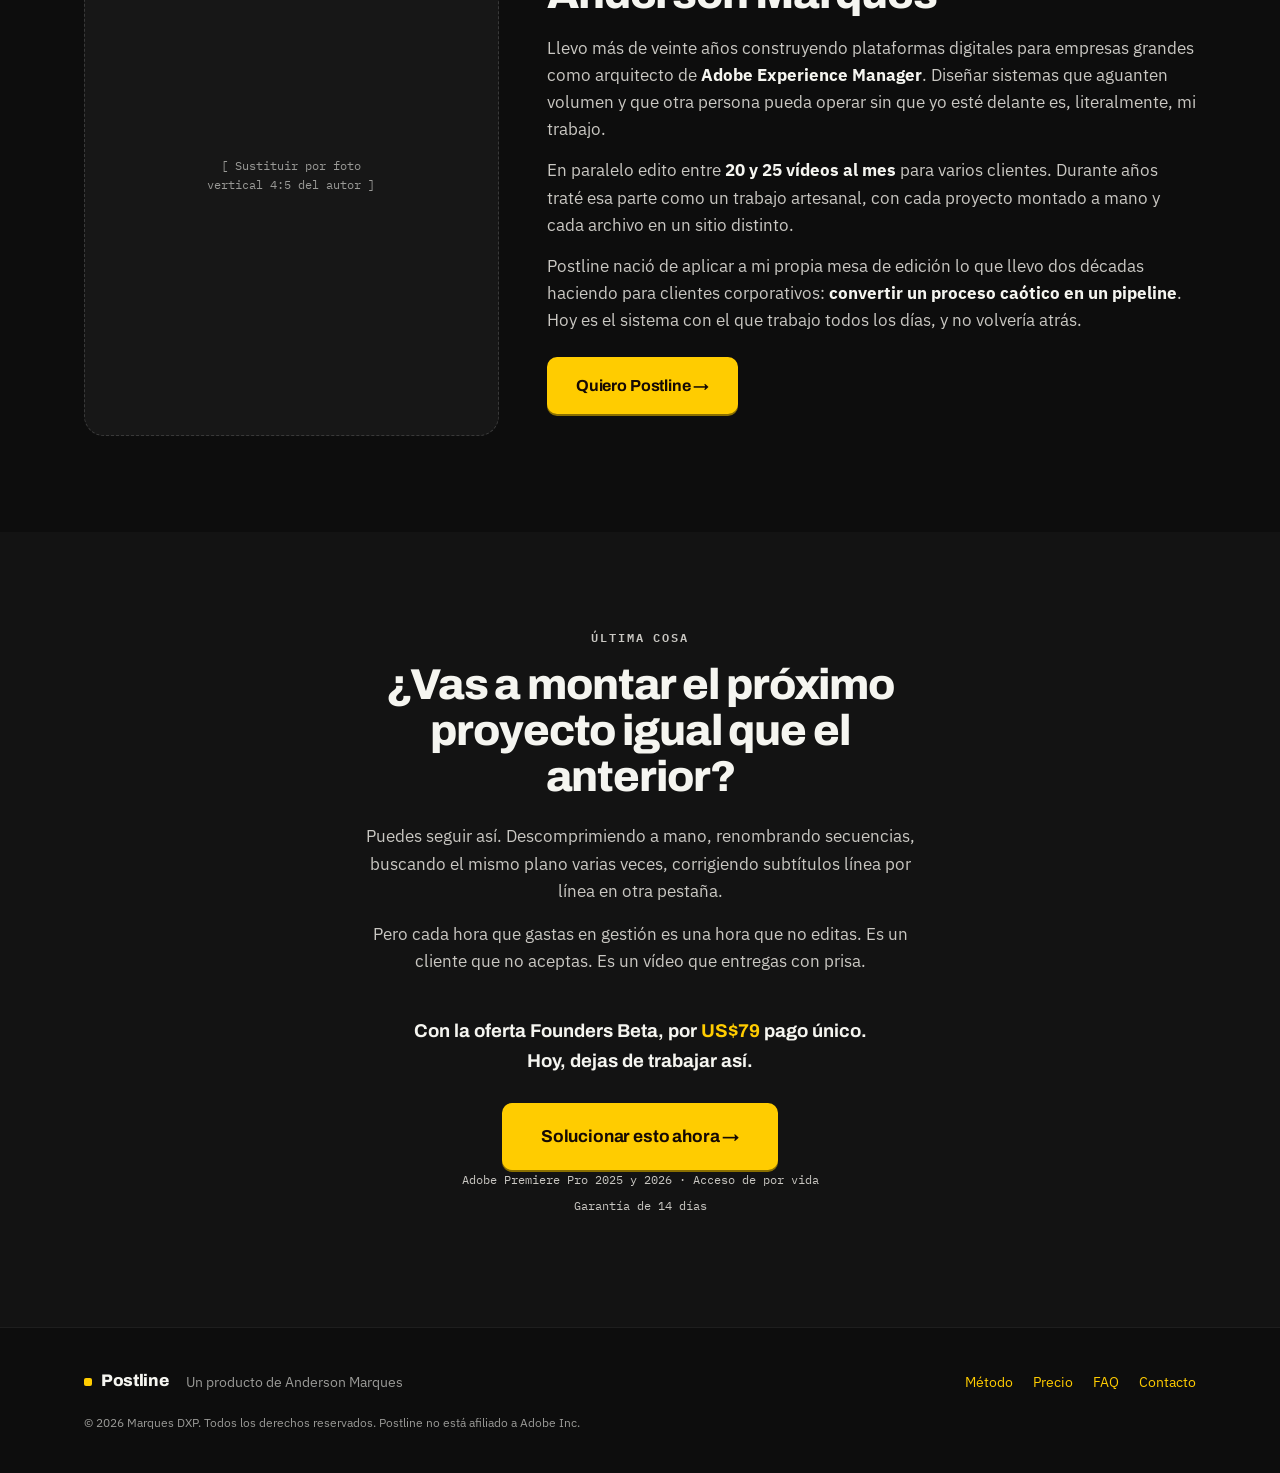
==== commit 04e5d724: "Separar el texto de garantía del cierre en 2 líneas y darle más aire respecto al CTA - "Adobe Premie" ====
--- a/index.html
+++ b/index.html
@@ -567,7 +567,7 @@
     <p>Pero cada hora que gastas en gestión es una hora que no editas. Es un cliente que no aceptas. Es un vídeo que entregas con prisa.</p>
     <p class="price-line">Con la oferta Founders Beta, por <b>US$79</b> pago único.<br>Hoy, dejas de trabajar así.</p>
     <a class="btn btn--primary btn--lg" href="#precio">Solucionar esto ahora →</a>
-    <p class="close__meta">Premiere Pro 2025 y 2026 · Acceso de por vida · Garantía de 14 días (UE)</p>
+    <p class="close__meta"><span>Adobe Premiere Pro 2025 y 2026 · Acceso de por vida</span><span>Garantía de 14 días</span></p>
   </div>
 </section>
 
--- a/css/style.css
+++ b/css/style.css
@@ -380,7 +380,9 @@
 .close p{color:var(--ink-soft);max-width:56ch;margin:0 0 16px}
 .close .price-line{font-family:var(--display);font-weight:700;color:var(--ink);font-size:1.16rem;margin:26px 0}
 .close .price-line b{color:var(--orange)}
-.close__meta{margin-top:34px;font-family:var(--mono);font-size:.76rem;color:var(--muted)}
+.close__meta{margin-top:40px;font-family:var(--mono);font-size:.76rem;color:var(--muted)}
+.close__meta span{display:block}
+.close__meta span+span{margin-top:6px}
 
 /* ==========================================================================
    FOOTER
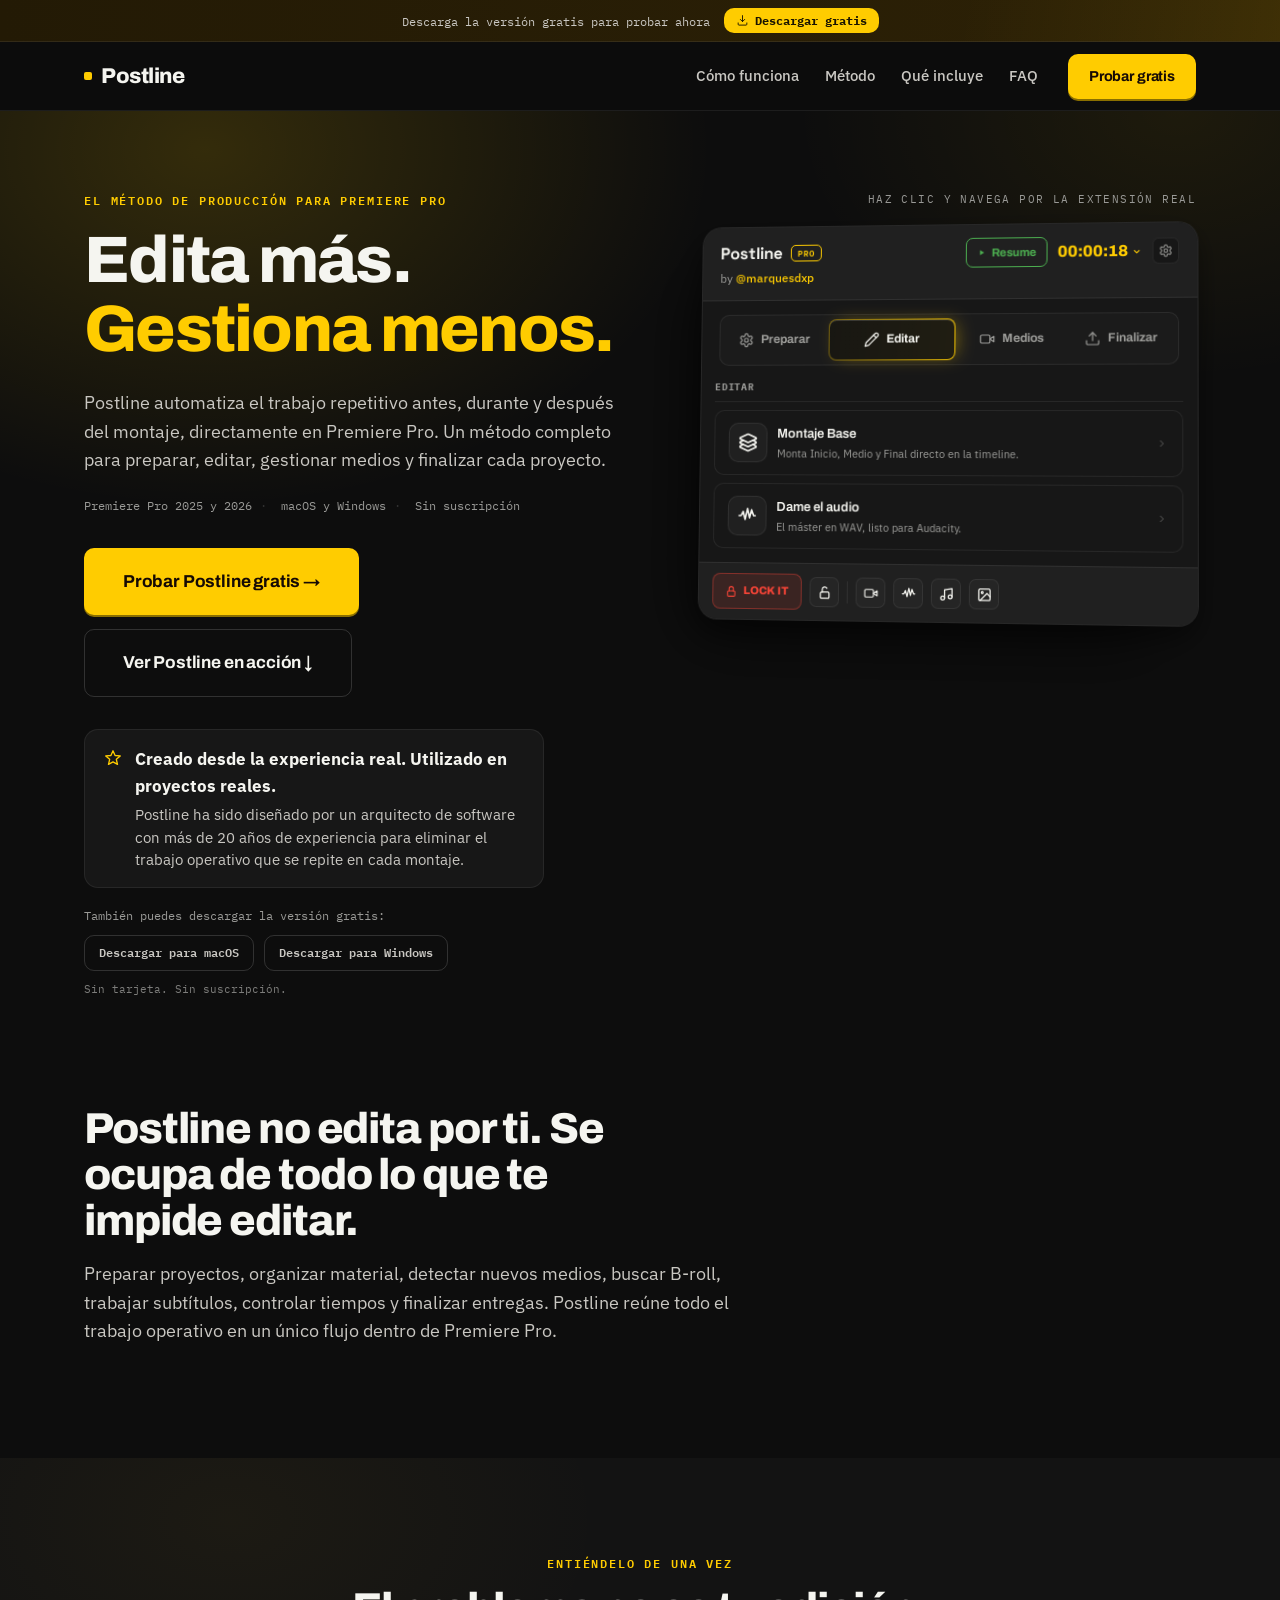
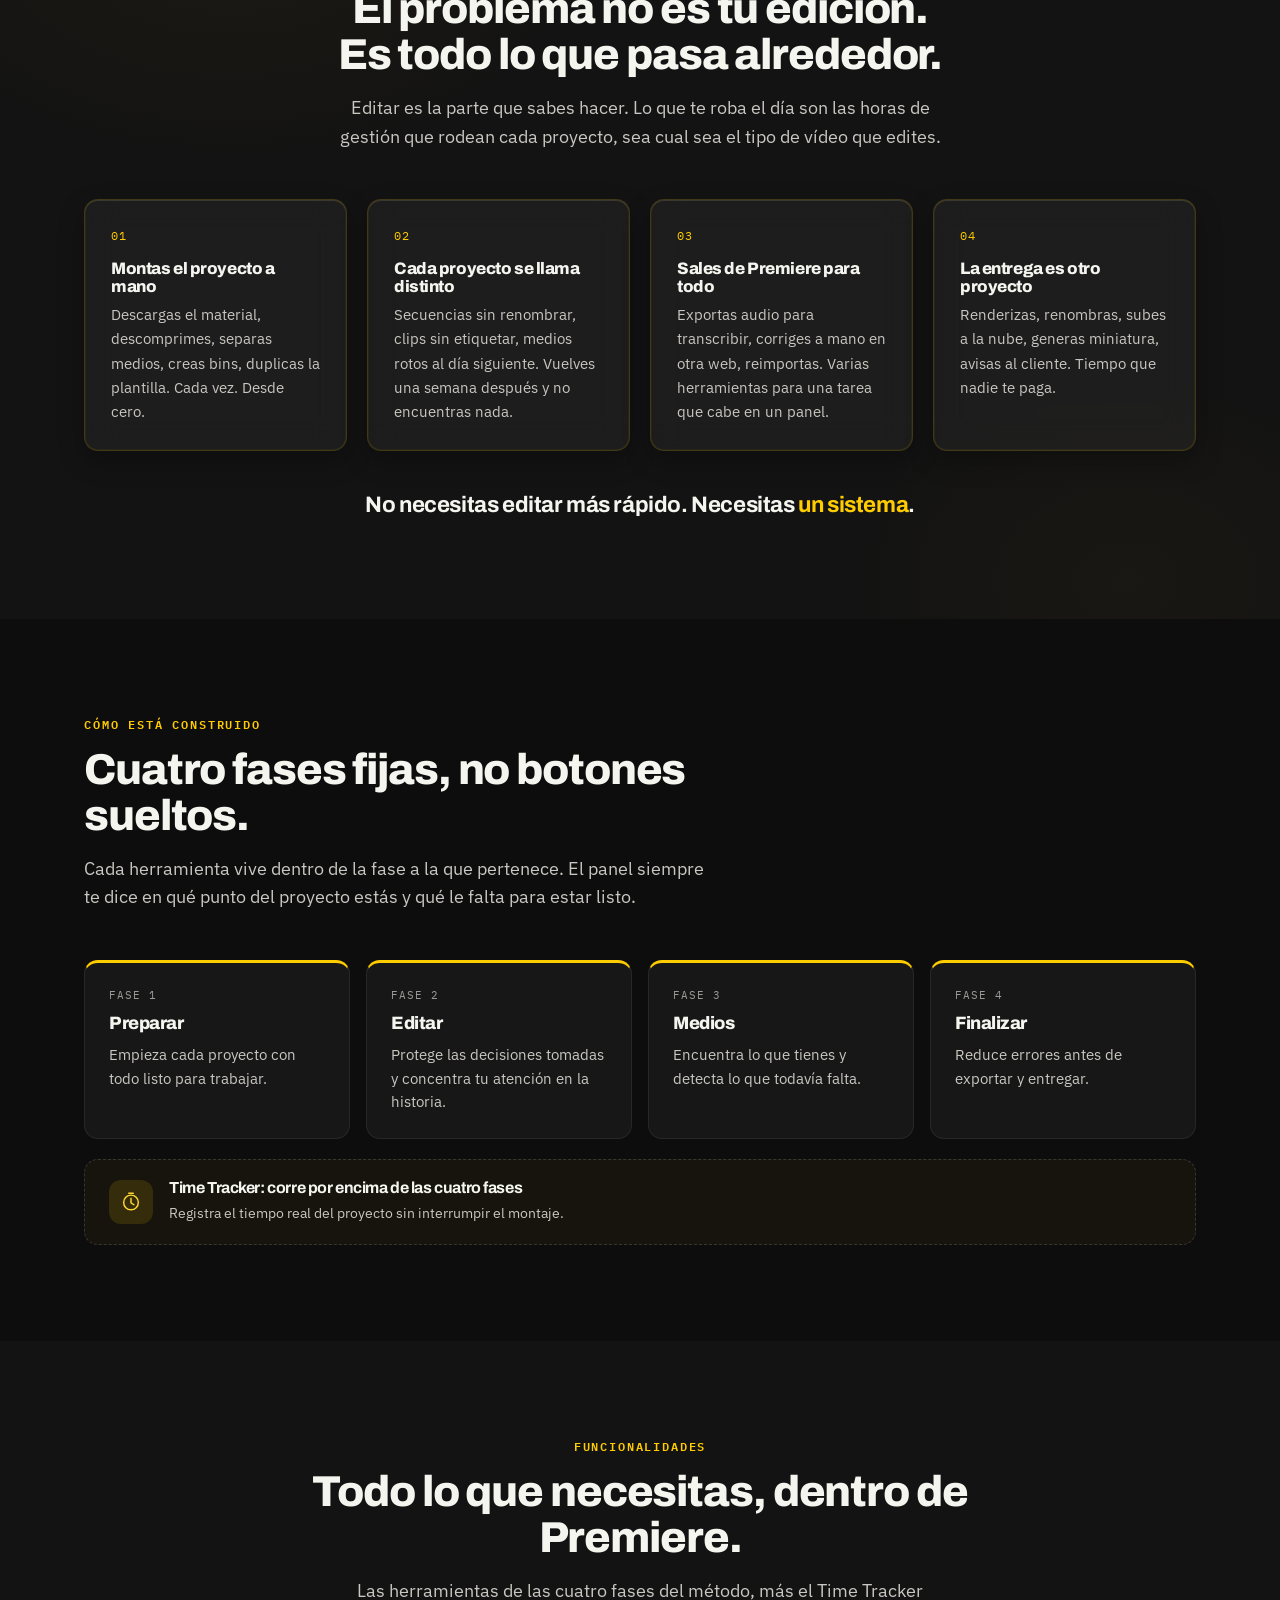
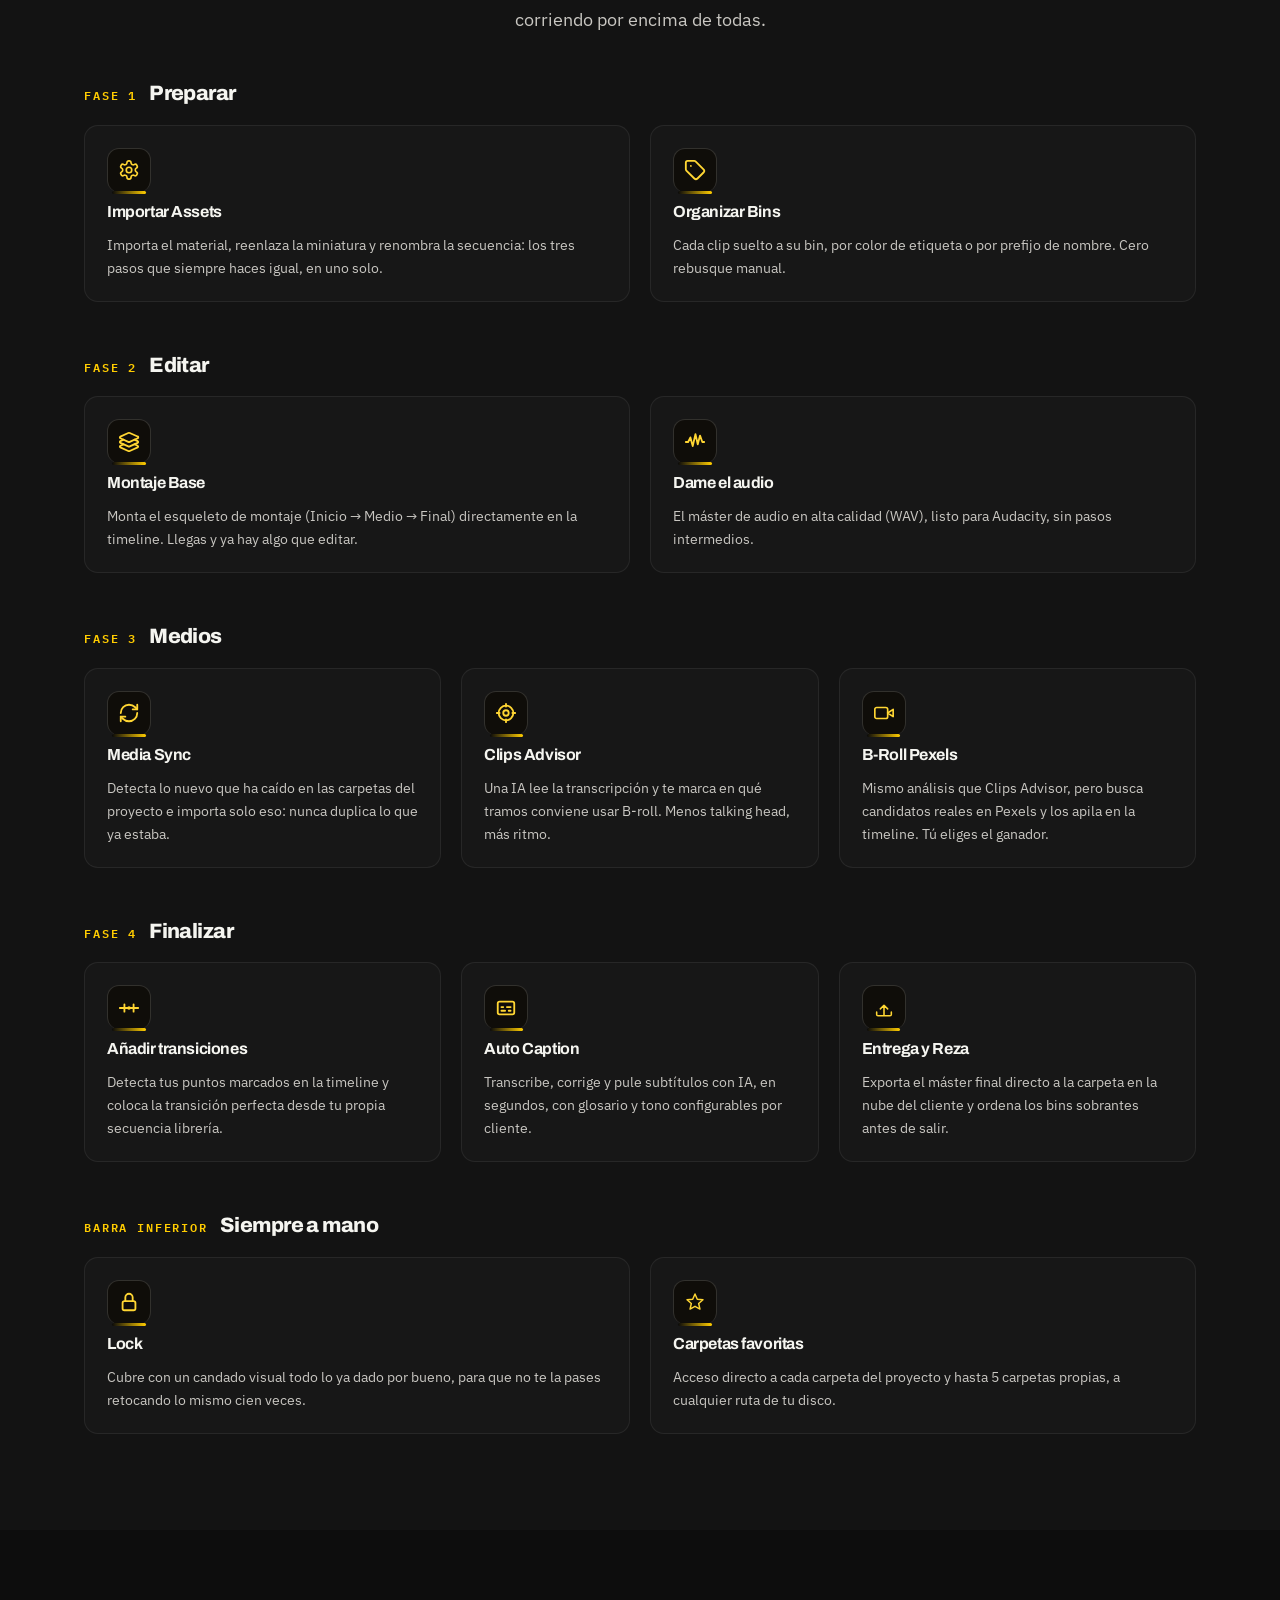
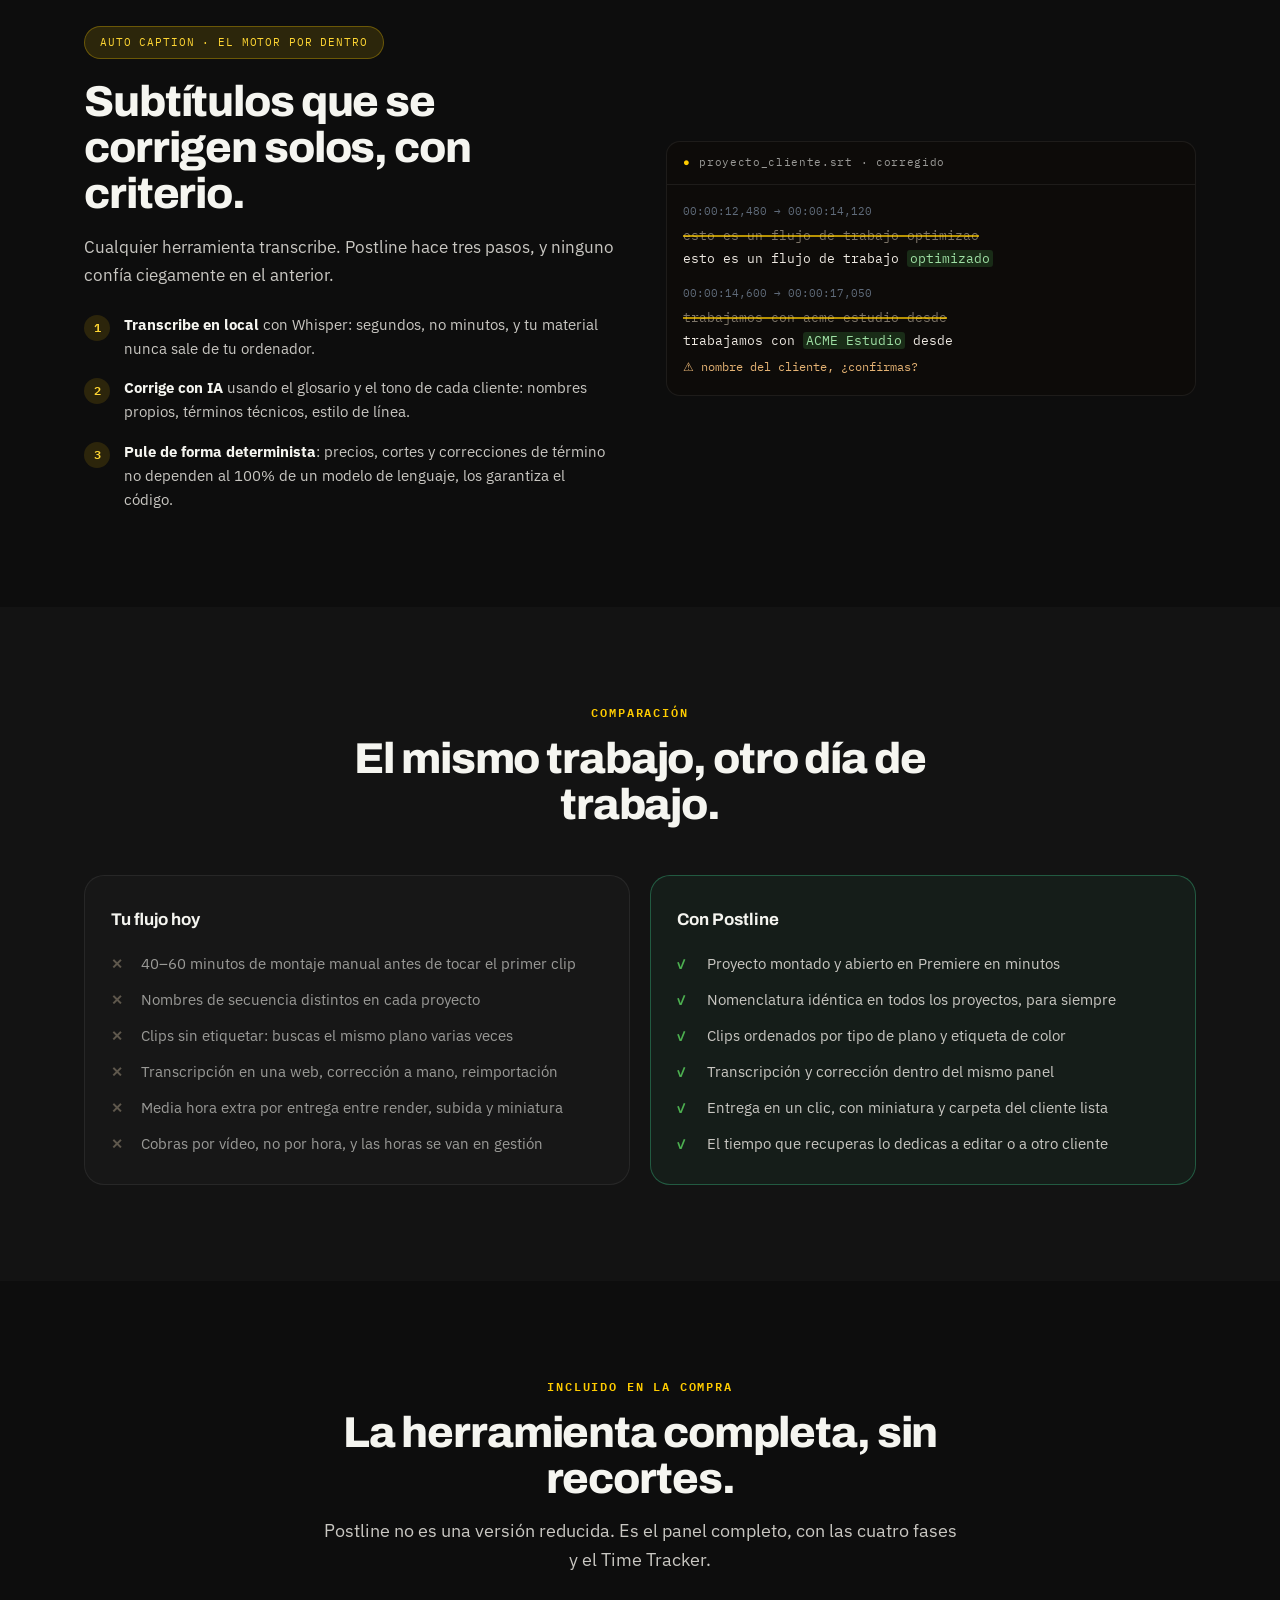
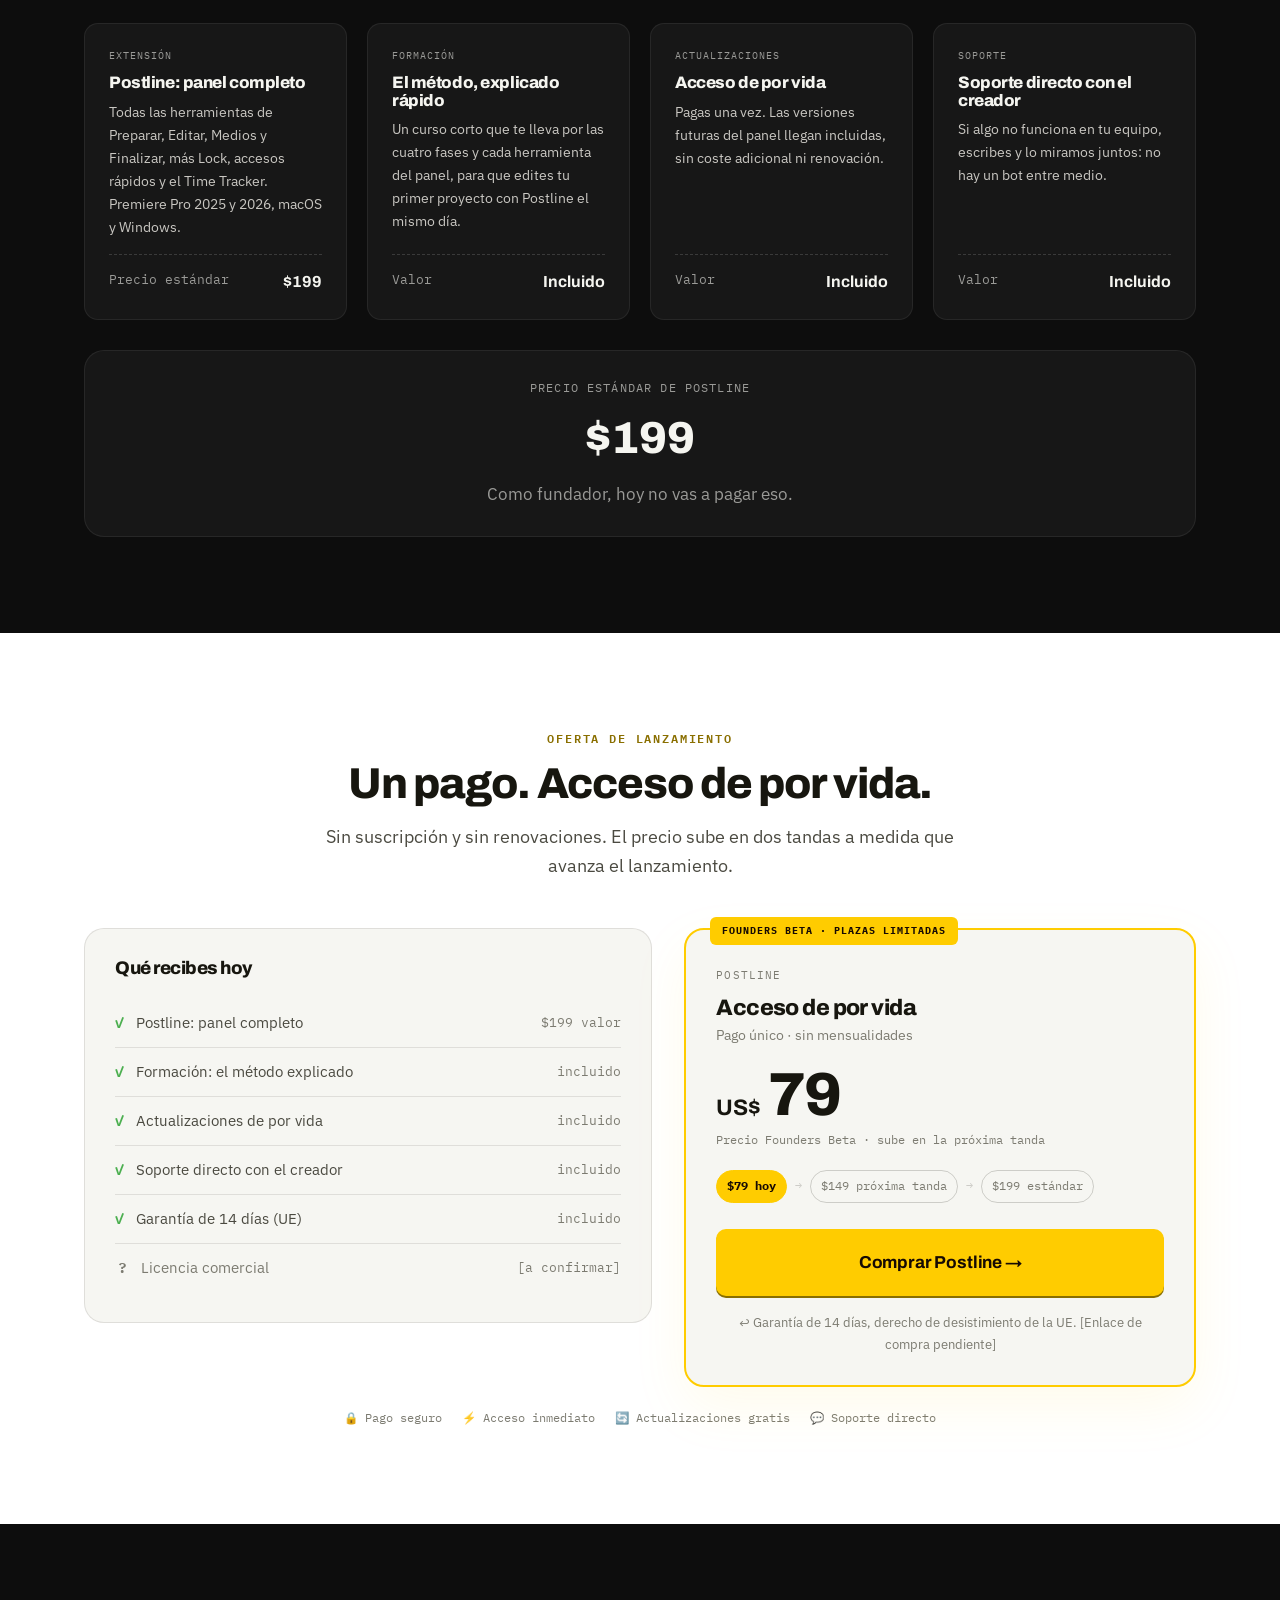
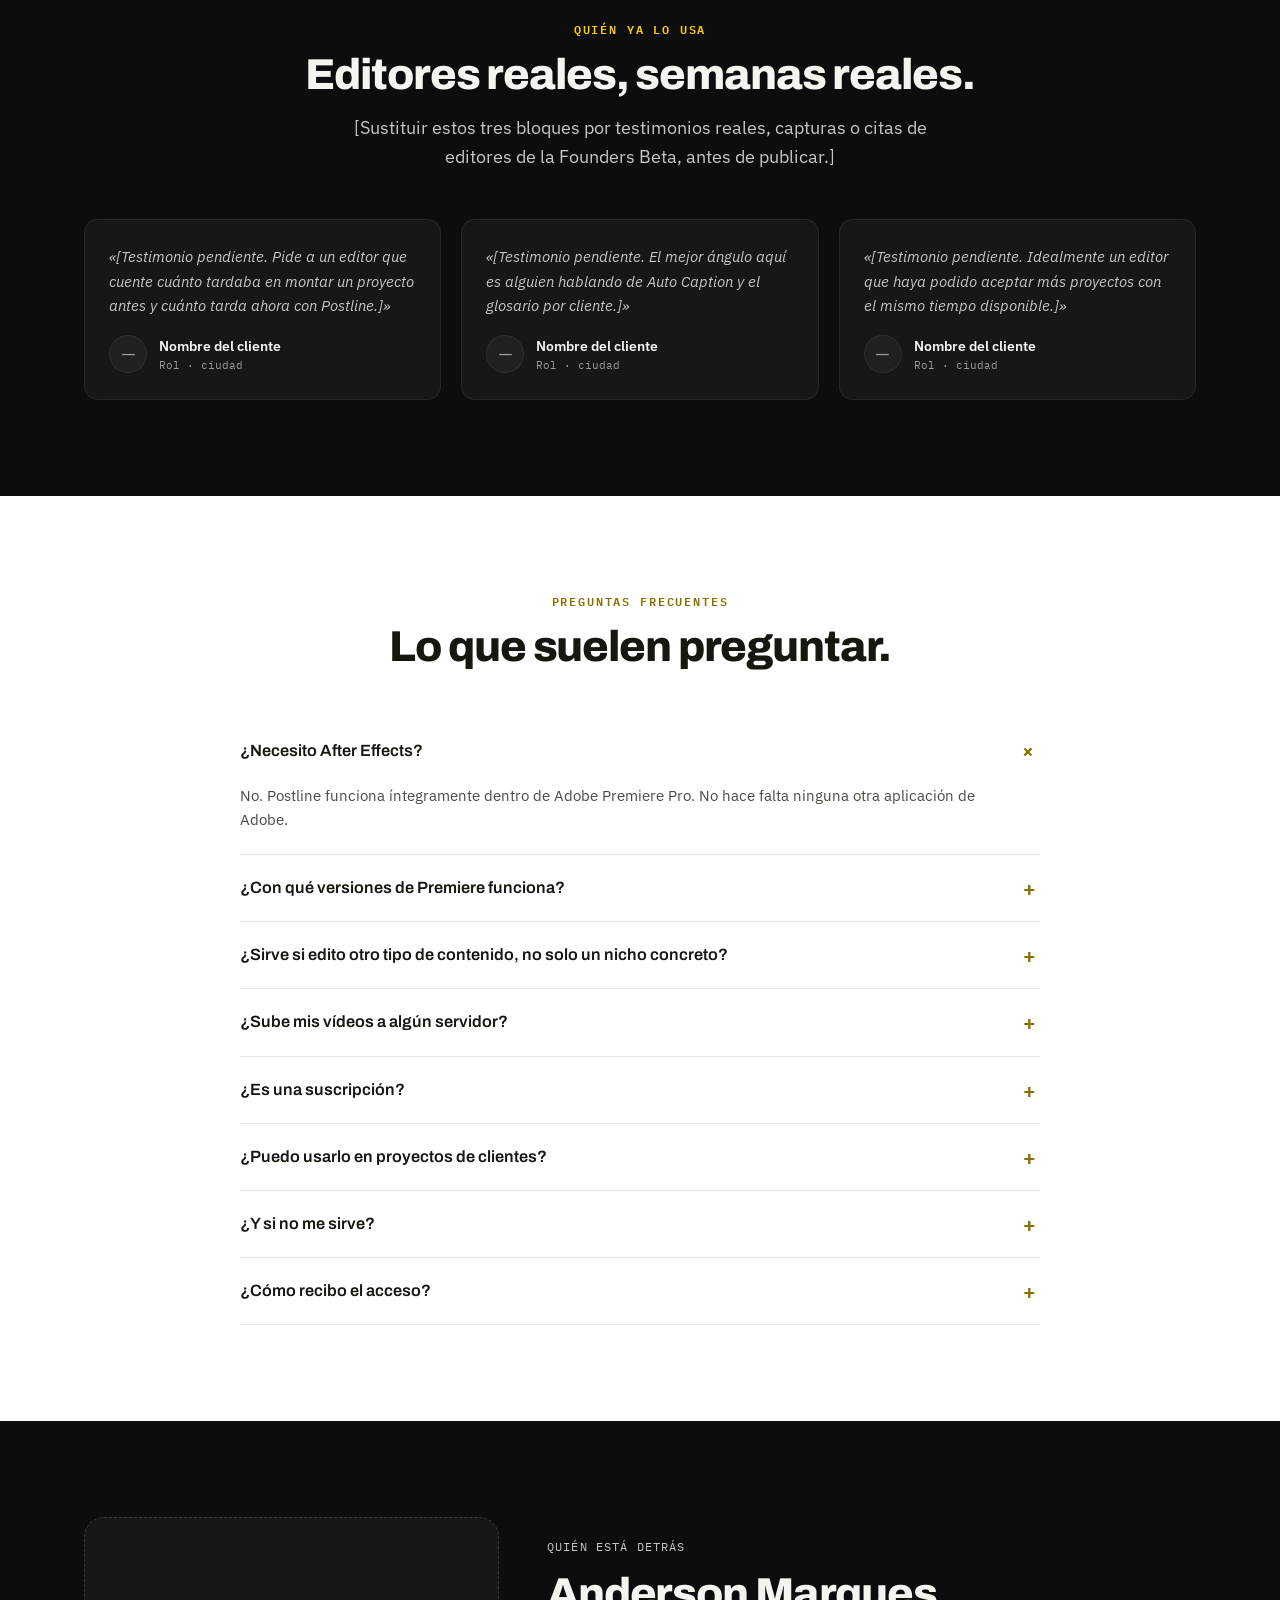
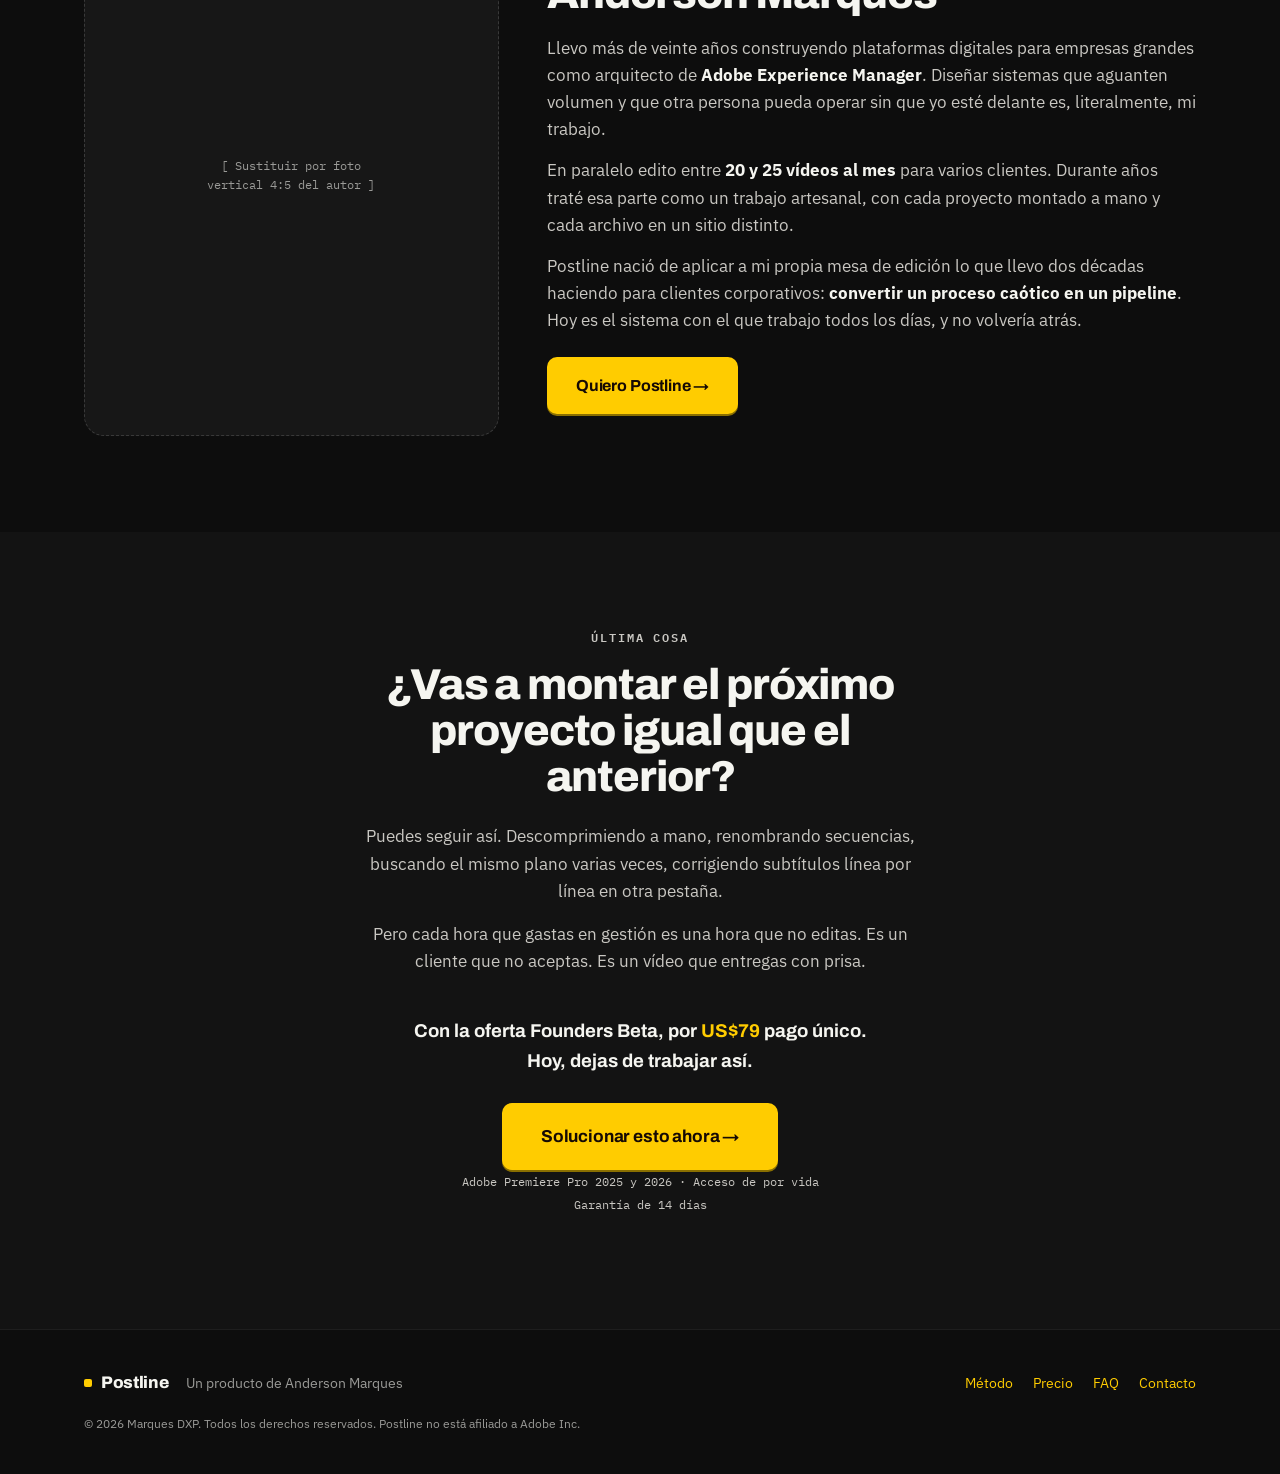
==== commit 0cd0727f: "Forzar el salto de línea del texto de garantía con <br> en vez de spans El display:block en spans no" ====
--- a/index.html
+++ b/index.html
@@ -567,7 +567,7 @@
     <p>Pero cada hora que gastas en gestión es una hora que no editas. Es un cliente que no aceptas. Es un vídeo que entregas con prisa.</p>
     <p class="price-line">Con la oferta Founders Beta, por <b>US$79</b> pago único.<br>Hoy, dejas de trabajar así.</p>
     <a class="btn btn--primary btn--lg" href="#precio">Solucionar esto ahora →</a>
-    <p class="close__meta"><span>Adobe Premiere Pro 2025 y 2026 · Acceso de por vida</span><span>Garantía de 14 días</span></p>
+    <p class="close__meta">Adobe Premiere Pro 2025 y 2026 · Acceso de por vida<br>Garantía de 14 días</p>
   </div>
 </section>
 
--- a/css/style.css
+++ b/css/style.css
@@ -380,9 +380,7 @@
 .close p{color:var(--ink-soft);max-width:56ch;margin:0 0 16px}
 .close .price-line{font-family:var(--display);font-weight:700;color:var(--ink);font-size:1.16rem;margin:26px 0}
 .close .price-line b{color:var(--orange)}
-.close__meta{margin-top:40px;font-family:var(--mono);font-size:.76rem;color:var(--muted)}
-.close__meta span{display:block}
-.close__meta span+span{margin-top:6px}
+.close__meta{margin-top:40px;font-family:var(--mono);font-size:.76rem;line-height:1.9;color:var(--muted)}
 
 /* ==========================================================================
    FOOTER
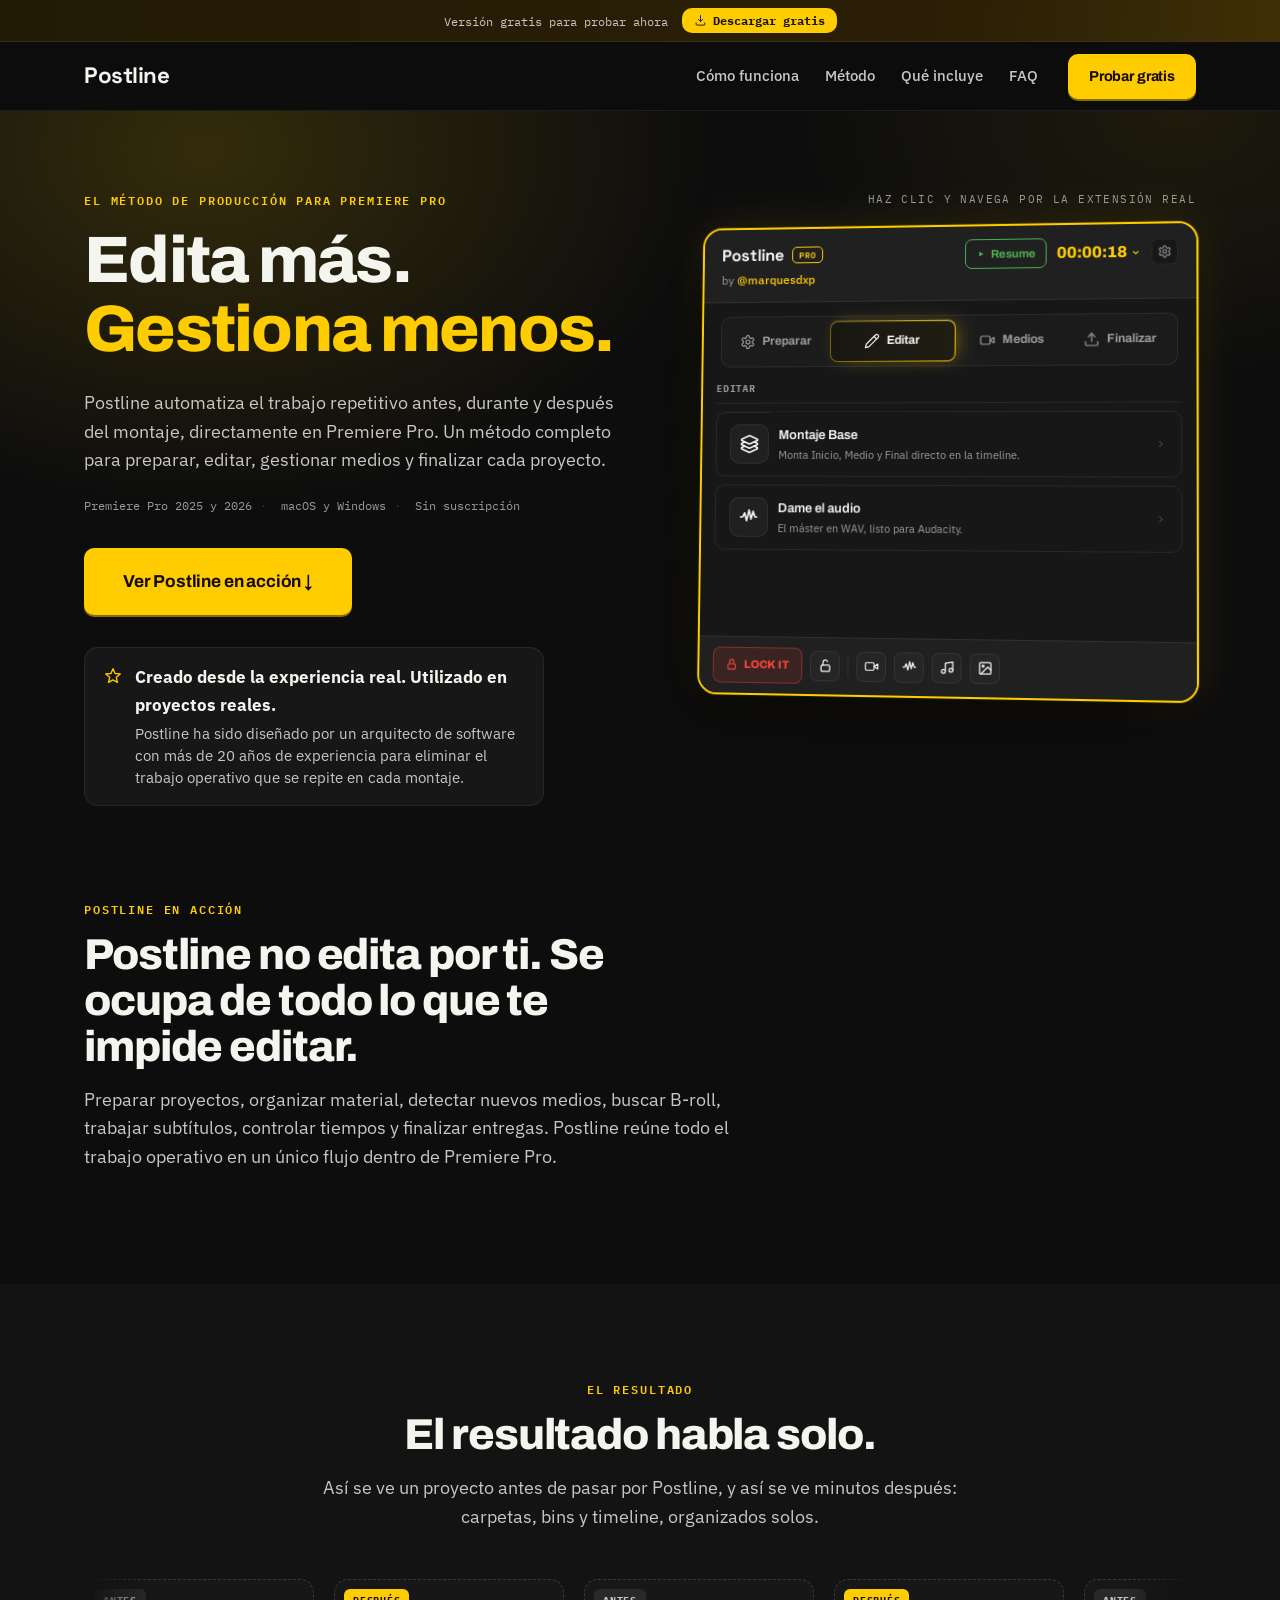
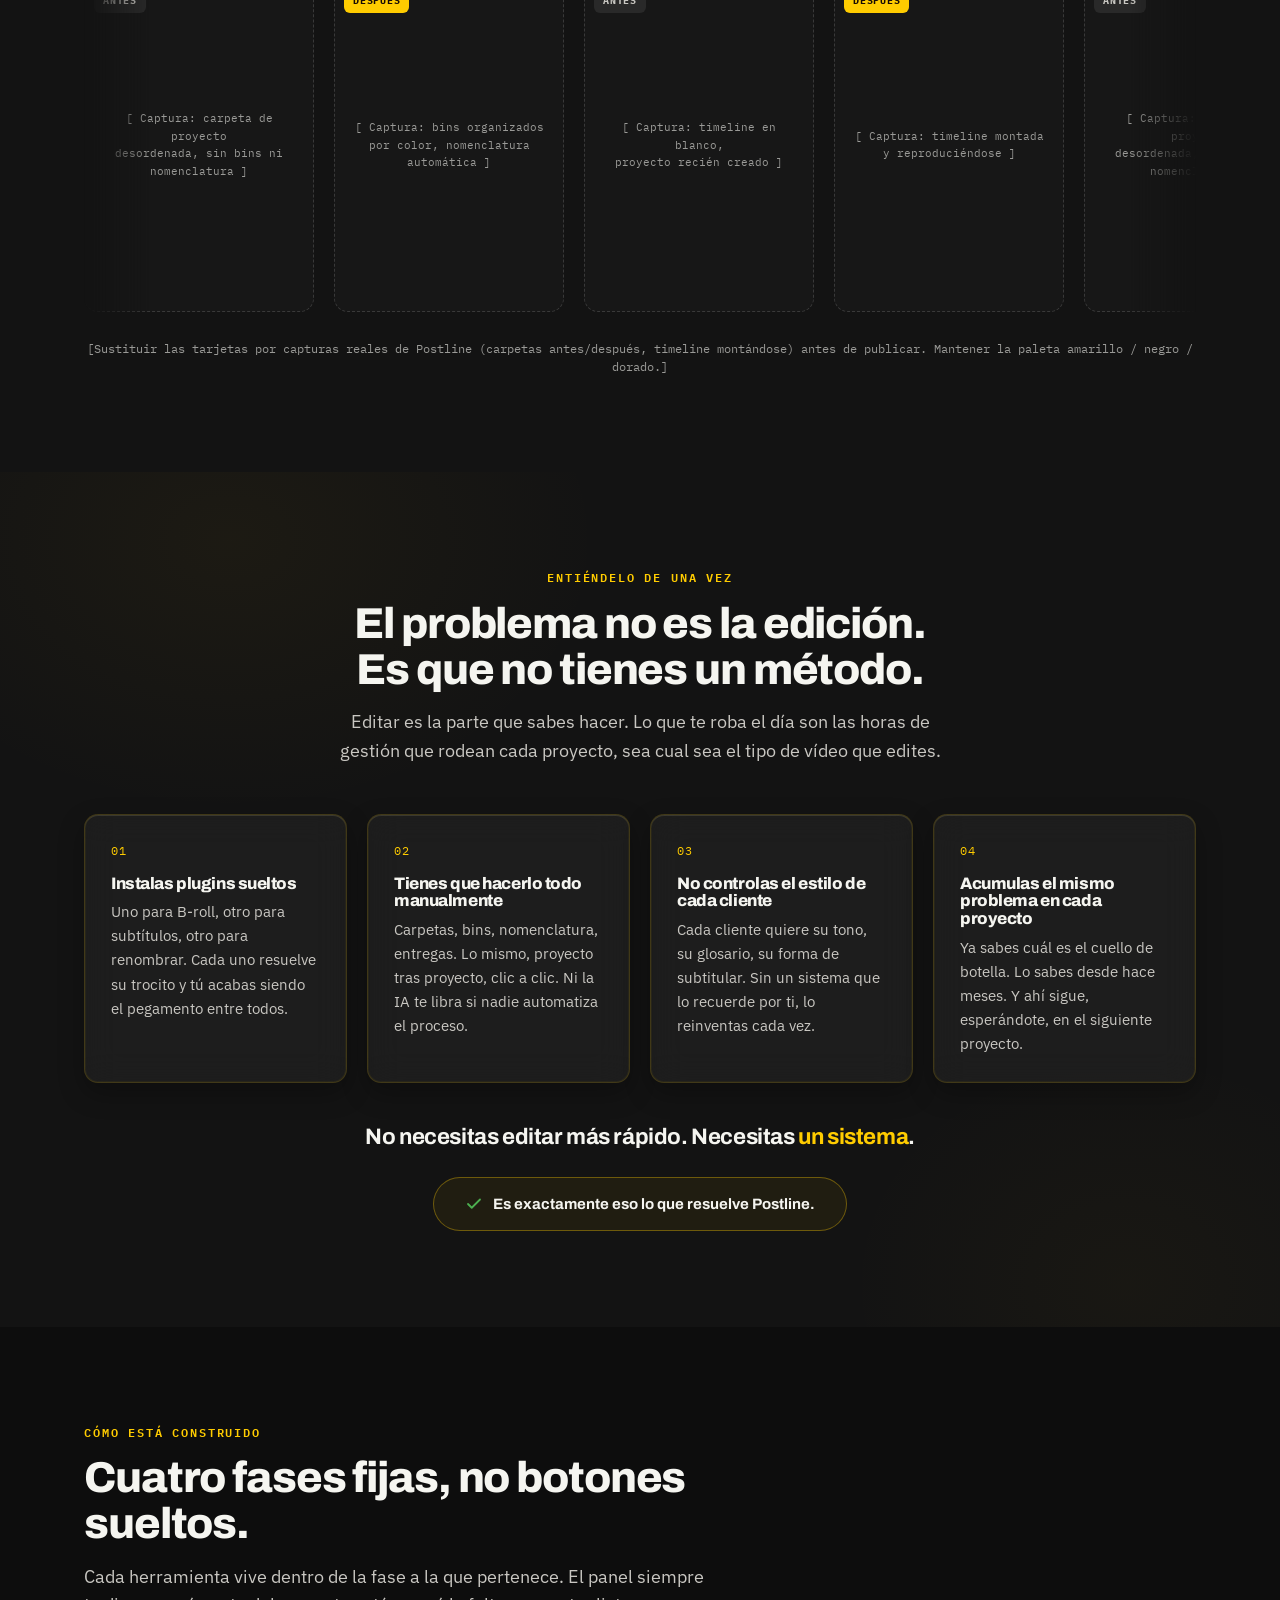
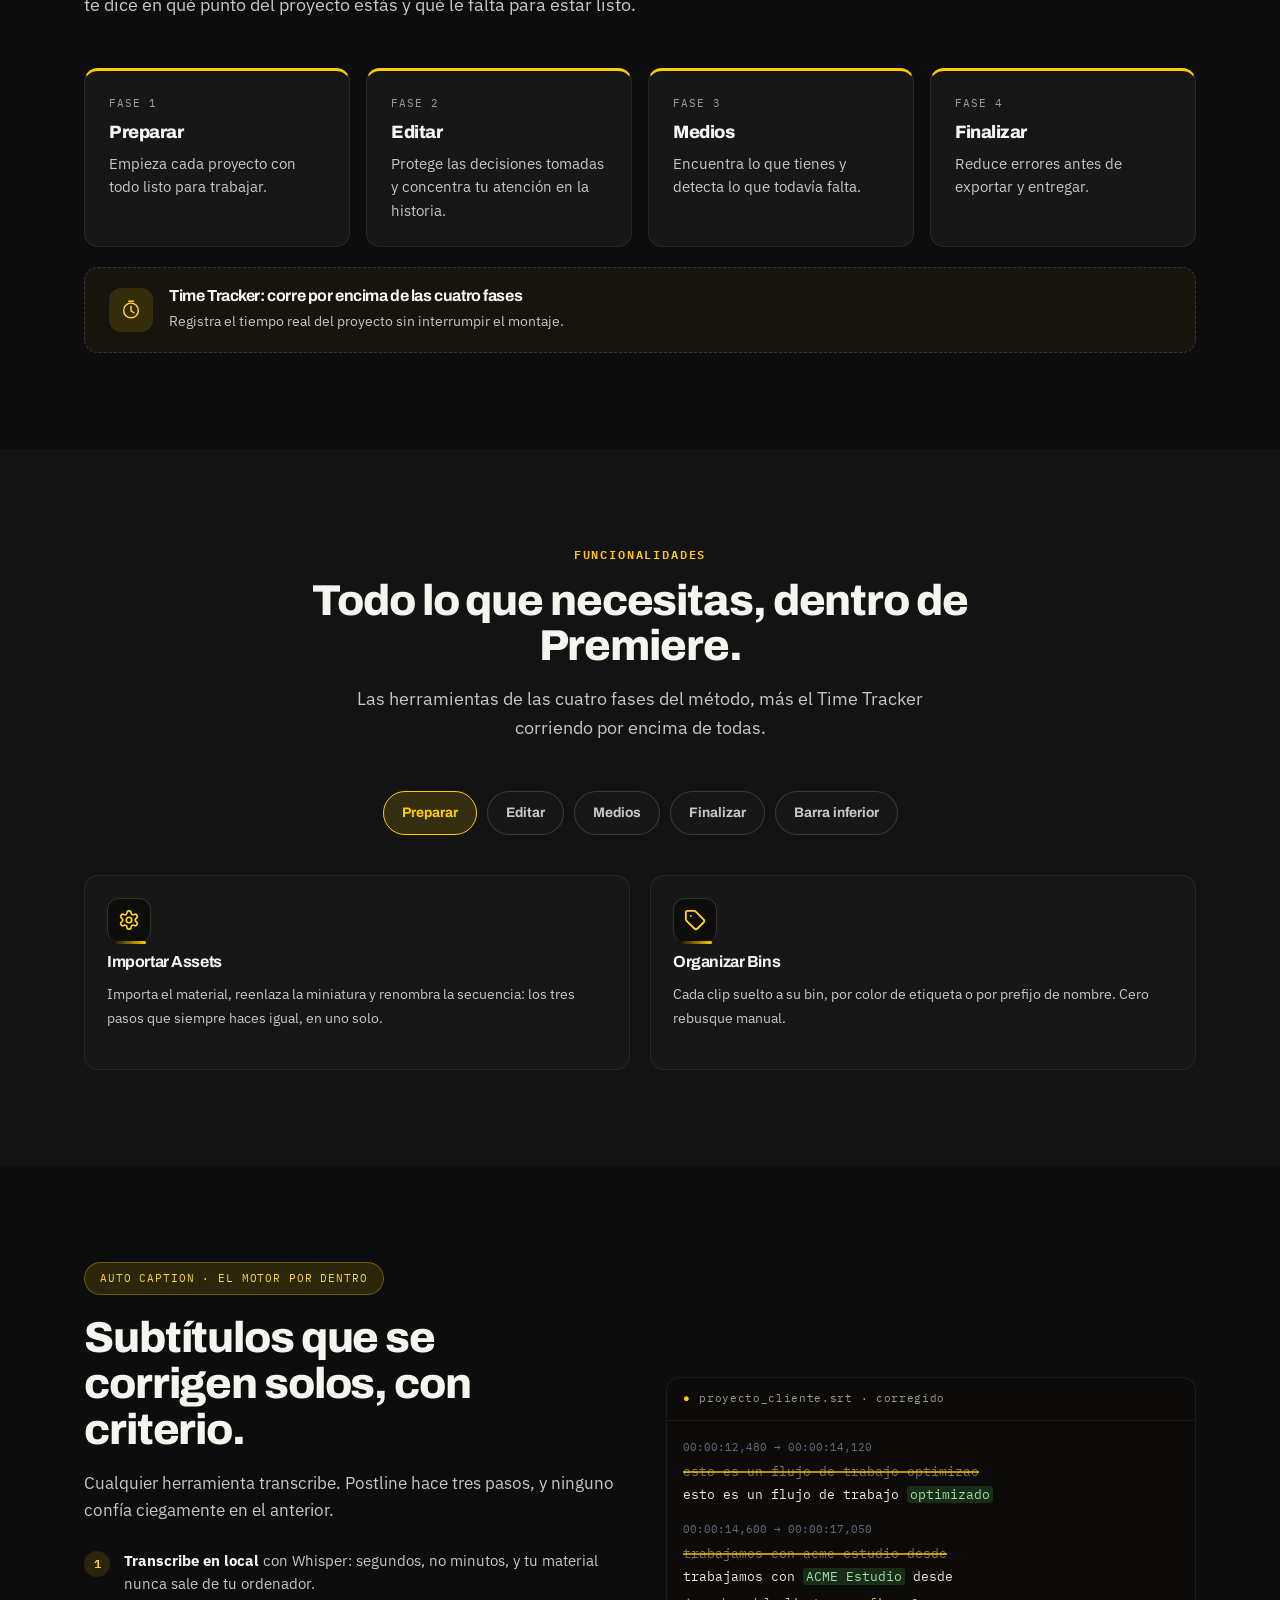
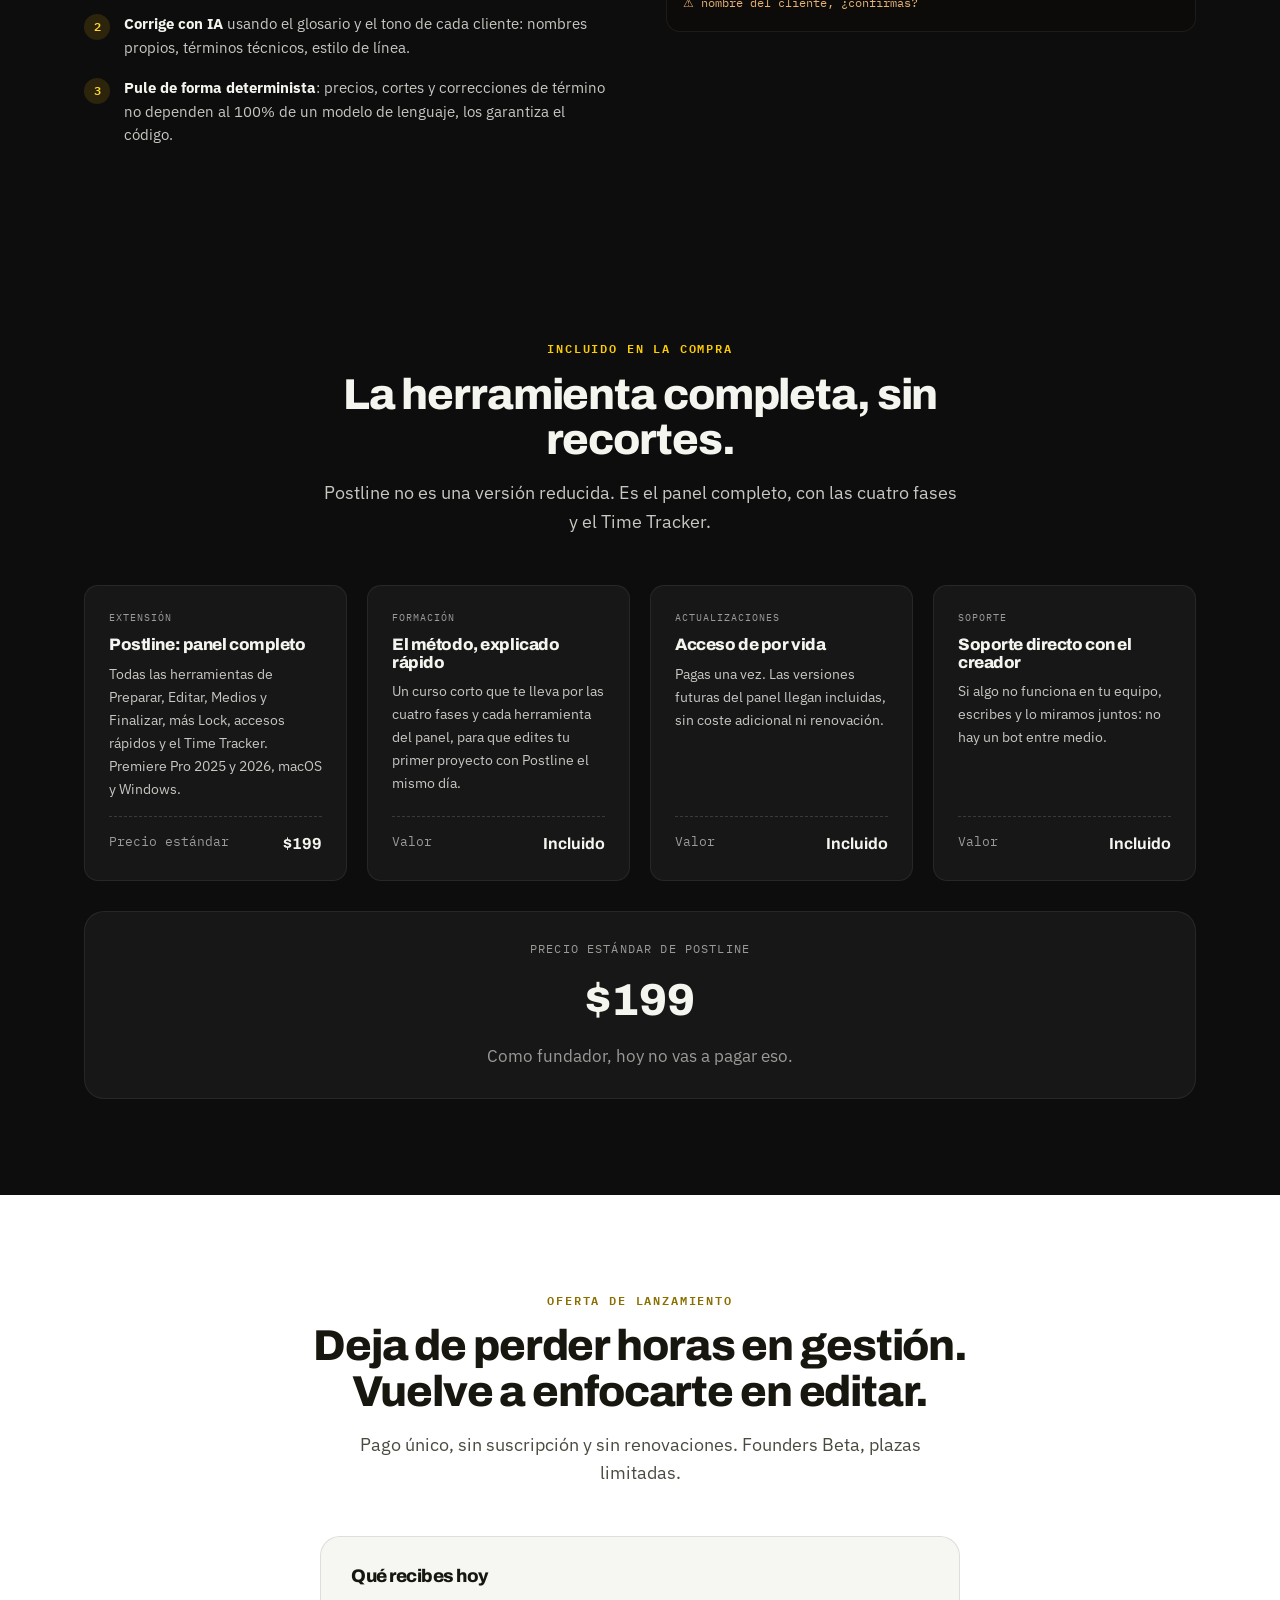
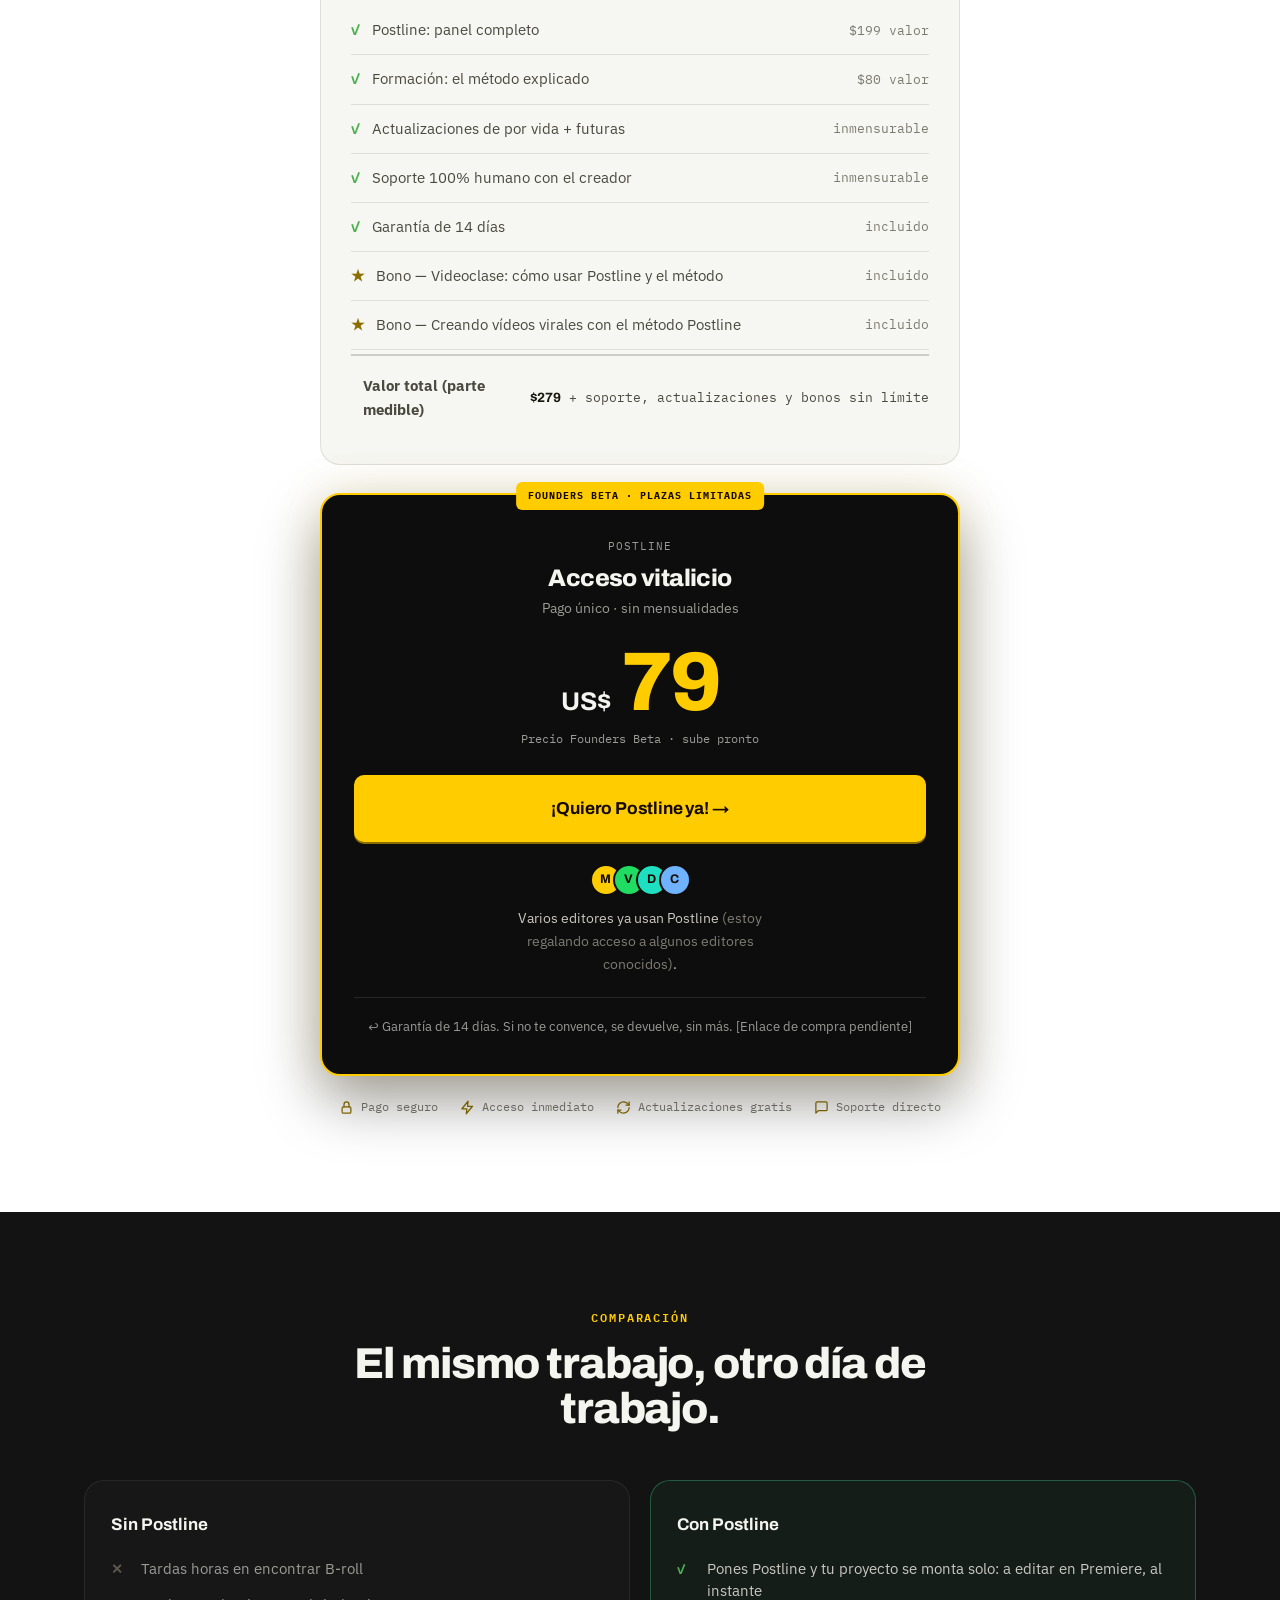
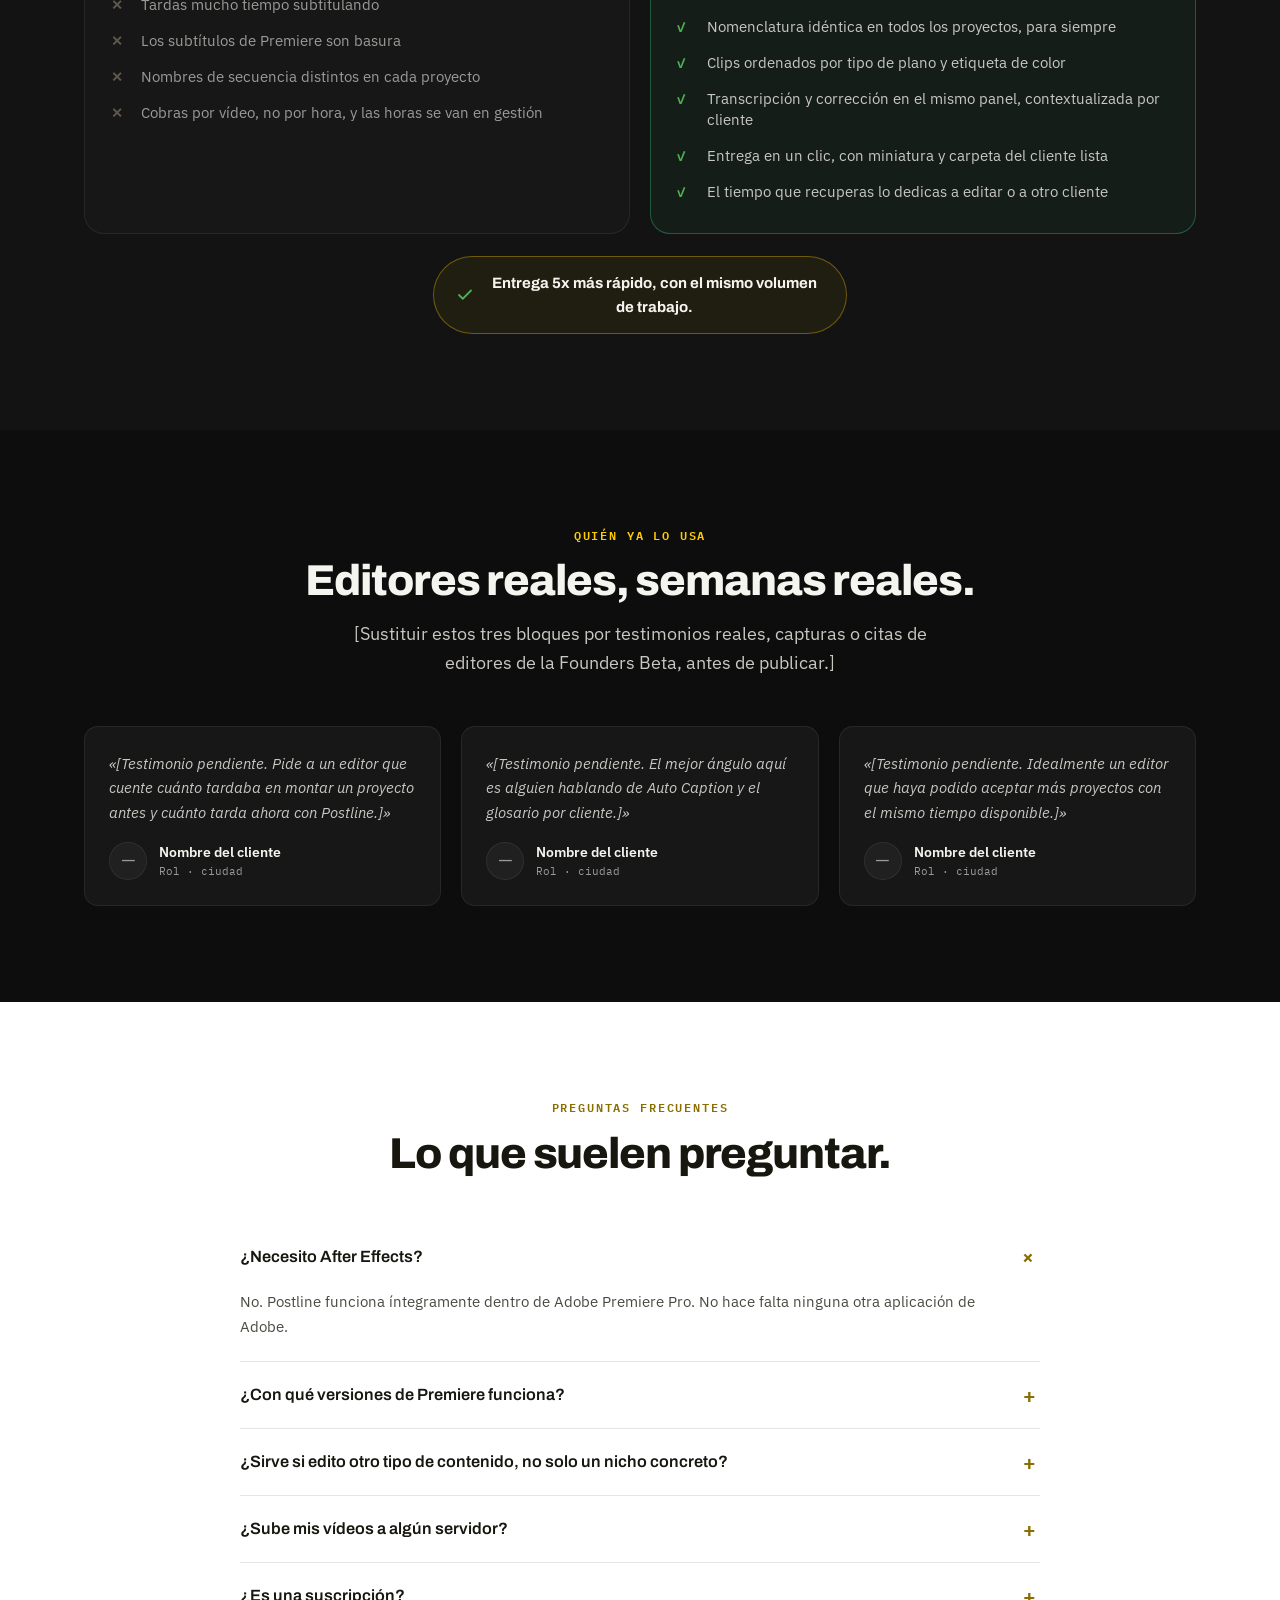
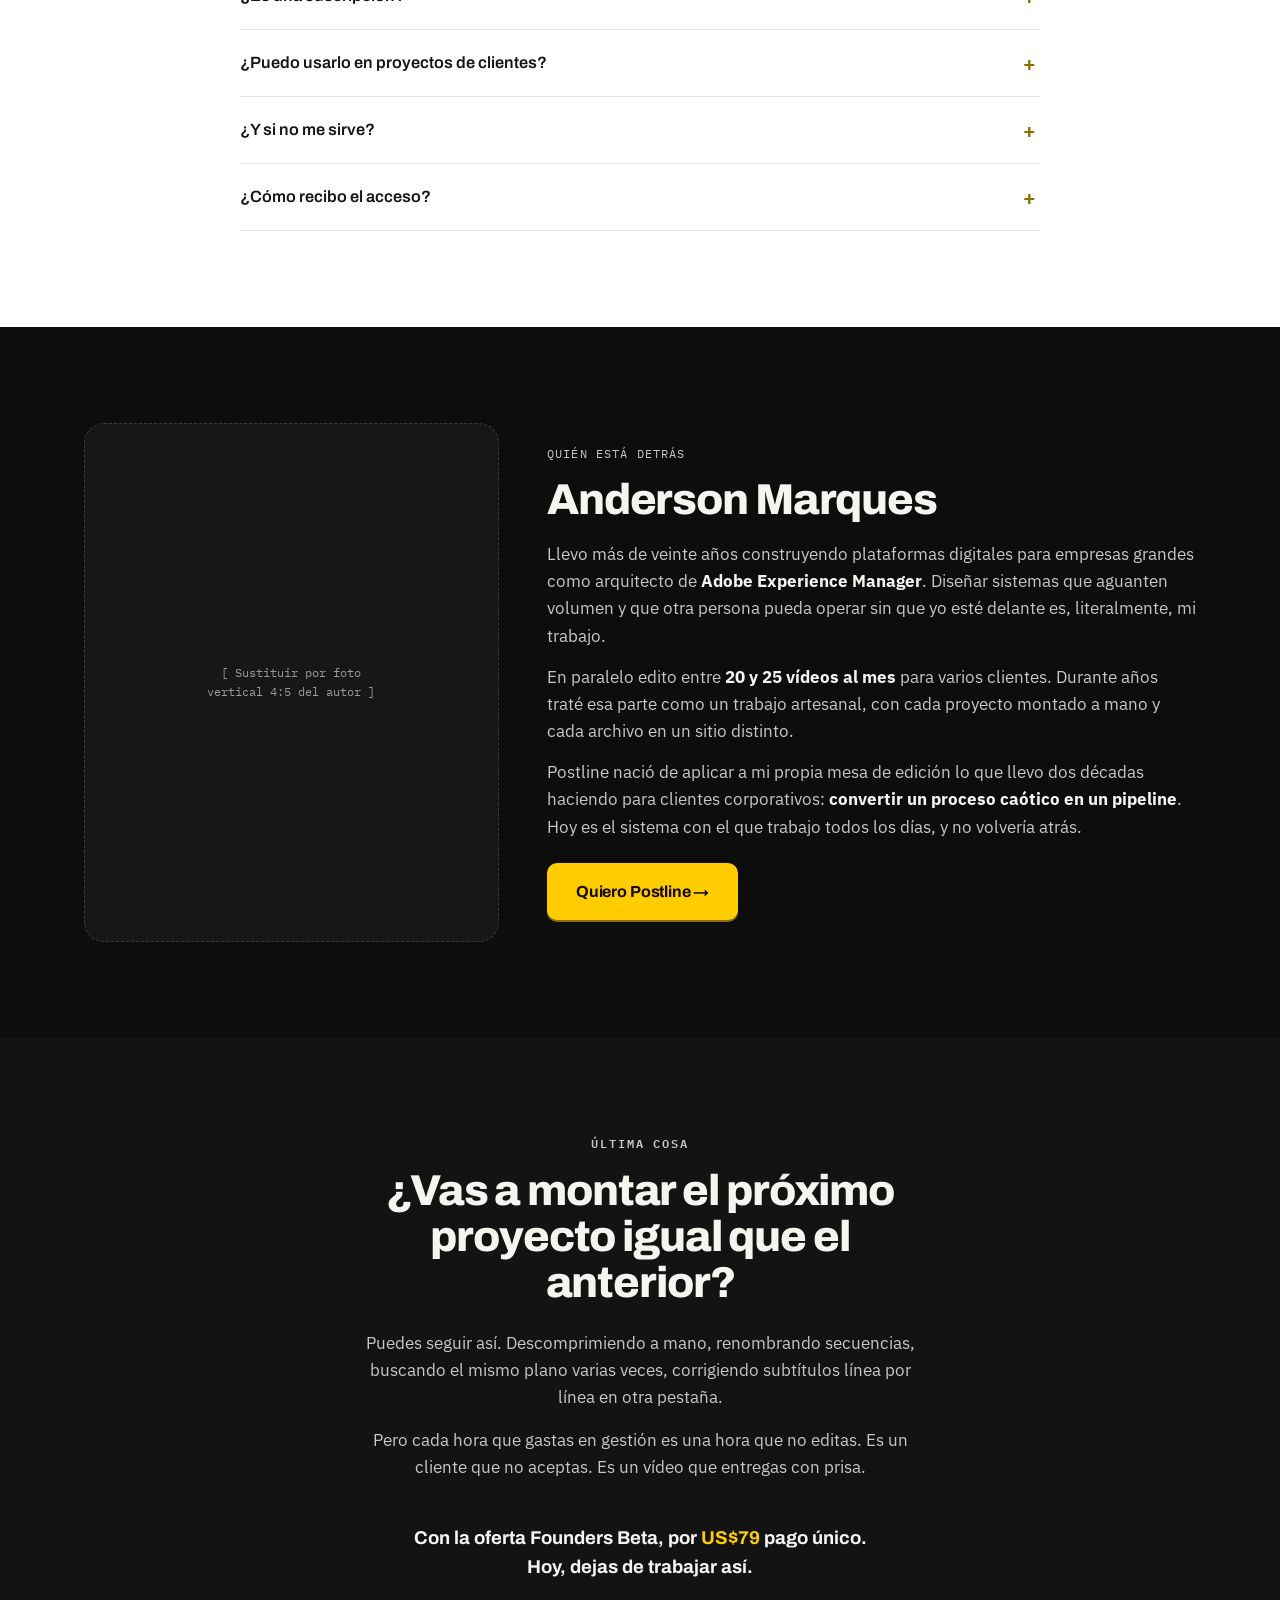
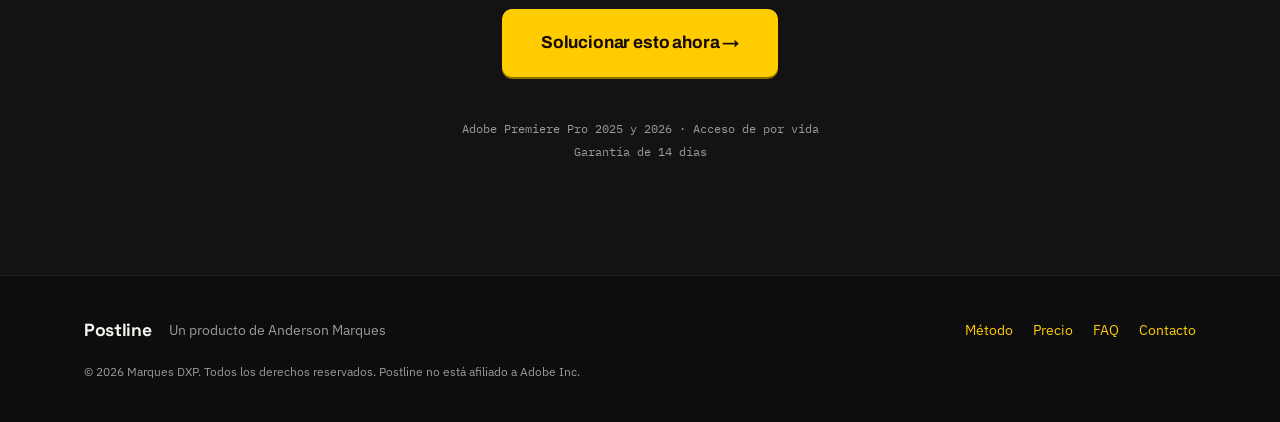
==== commit 243fddb0: "Añade el Centro de ayuda con formulario de feedback (+ Turnstile) y pule precio/comparativa/FAQ - he" ====
--- a/index.html
+++ b/index.html
@@ -55,28 +55,31 @@
   <polyline points="17 8 12 3 7 8"/>
   <line x1="12" y1="3" x2="12" y2="15"/>
 </symbol>
+<symbol id="ic-bolt" viewBox="0 0 24 24" fill="none" stroke="currentColor" stroke-width="2" stroke-linecap="round" stroke-linejoin="round"><path d="M13 2 3 14h8l-1 8 10-12h-8z"/></symbol>
+<symbol id="ic-chat" viewBox="0 0 24 24" fill="none" stroke="currentColor" stroke-width="2" stroke-linecap="round" stroke-linejoin="round"><path d="M21 15a2 2 0 0 1-2 2H7l-4 4V5a2 2 0 0 1 2-2h14a2 2 0 0 1 2 2z"/></symbol>
+<symbol id="ic-check" viewBox="0 0 24 24" fill="none" stroke="currentColor" stroke-width="2.4" stroke-linecap="round" stroke-linejoin="round"><path d="M20 6 9 17l-5-5"/></symbol>
 </defs>
 </svg>
 
 <!-- ============ BANNER ============ -->
 <div class="banner">
   <div class="wrap banner__in">
-    <span class="banner__text">Descarga la versión gratis para probar ahora</span>
-    <a class="banner__btn" href="#descarga-gratis"><svg viewBox="0 0 24 24"><use href="#ic-import"></use></svg>Descargar gratis</a>
+    <span class="banner__text">Versión gratis para probar ahora</span>
+    <a class="banner__btn" href="#top"><svg viewBox="0 0 24 24"><use href="#ic-import"></use></svg>Descargar gratis</a>
   </div>
 </div>
 
 <!-- ============ NAV ============ -->
 <nav class="nav">
   <div class="wrap nav__in">
-    <span class="brand"><i class="brand__dot"></i>Postline</span>
+    <span class="brand">Postline</span>
     <div class="nav__links">
       <a href="#funcionalidades">Cómo funciona</a>
       <a href="#metodo">Método</a>
       <a href="#incluye">Qué incluye</a>
       <a href="#faq">FAQ</a>
     </div>
-    <a class="btn btn--primary nav__cta" href="#descarga-gratis">Probar gratis</a>
+    <a class="btn btn--primary nav__cta" href="#top">Probar gratis</a>
   </div>
 </nav>
 
@@ -93,8 +96,7 @@
         <span>Sin suscripción</span>
       </div>
       <div class="hero__ctas">
-        <a class="btn btn--primary btn--lg" href="#descarga-gratis">Probar Postline gratis →</a>
-        <a class="btn btn--ghost btn--lg" href="#demo">Ver Postline en acción ↓</a>
+        <a class="btn btn--primary btn--lg" href="#demo">Ver Postline en acción ↓</a>
       </div>
       <div class="hero__proof">
         <svg class="icon" viewBox="0 0 24 24"><use href="#ic-star"></use></svg>
@@ -102,15 +104,6 @@
           <b>Creado desde la experiencia real. Utilizado en proyectos reales.</b>
           <p>Postline ha sido diseñado por un arquitecto de software con más de 20 años de experiencia para eliminar el trabajo operativo que se repite en cada montaje.</p>
         </div>
-      </div>
-
-      <div class="hero__free" id="descarga-gratis">
-        <span class="hero__free-label">También puedes descargar la versión gratis:</span>
-        <div class="hero__free-btns">
-          <a class="pill-dl" href="#">Descargar para macOS</a>
-          <a class="pill-dl" href="#">Descargar para Windows</a>
-        </div>
-        <span class="hero__free-note">Sin tarjeta. Sin suscripción.</span>
       </div>
     </div>
 
@@ -189,43 +182,71 @@
 <section class="section section--tight" id="demo">
   <div class="wrap">
     <div class="head rv">
+      <p class="eyebrow">Postline en acción</p>
       <h2>Postline no edita por ti. Se ocupa de todo lo que te impide editar.</h2>
       <p class="lede">Preparar proyectos, organizar material, detectar nuevos medios, buscar B-roll, trabajar subtítulos, controlar tiempos y finalizar entregas. Postline reúne todo el trabajo operativo en un único flujo dentro de Premiere Pro.</p>
     </div>
   </div>
 </section>
 
+<!-- ============ ANTES / DESPUÉS (CAPTURAS) ============ -->
+<section class="section bg-alt" id="resultado">
+  <div class="wrap">
+    <div class="head head--center">
+      <p class="eyebrow">El resultado</p>
+      <h2>El resultado habla solo.</h2>
+      <p class="lede">Así se ve un proyecto antes de pasar por Postline, y así se ve minutos después: carpetas, bins y timeline, organizados solos.</p>
+    </div>
+    <div class="reel-stage">
+      <div class="reel">
+        <div class="reel__track">
+          <div class="reel__card"><span class="reel__tag reel__tag--bad">Antes</span><div class="reel__ph"><span>[ Captura: carpeta de proyecto<br>desordenada, sin bins ni<br>nomenclatura ]</span></div></div>
+          <div class="reel__card"><span class="reel__tag reel__tag--good">Después</span><div class="reel__ph"><span>[ Captura: bins organizados<br>por color, nomenclatura<br>automática ]</span></div></div>
+          <div class="reel__card"><span class="reel__tag reel__tag--bad">Antes</span><div class="reel__ph"><span>[ Captura: timeline en blanco,<br>proyecto recién creado ]</span></div></div>
+          <div class="reel__card"><span class="reel__tag reel__tag--good">Después</span><div class="reel__ph"><span>[ Captura: timeline montada<br>y reproduciéndose ]</span></div></div>
+          <div class="reel__card"><span class="reel__tag reel__tag--bad">Antes</span><div class="reel__ph"><span>[ Captura: carpeta de proyecto<br>desordenada, sin bins ni<br>nomenclatura ]</span></div></div>
+          <div class="reel__card"><span class="reel__tag reel__tag--good">Después</span><div class="reel__ph"><span>[ Captura: bins organizados<br>por color, nomenclatura<br>automática ]</span></div></div>
+          <div class="reel__card"><span class="reel__tag reel__tag--bad">Antes</span><div class="reel__ph"><span>[ Captura: timeline en blanco,<br>proyecto recién creado ]</span></div></div>
+          <div class="reel__card"><span class="reel__tag reel__tag--good">Después</span><div class="reel__ph"><span>[ Captura: timeline montada<br>y reproduciéndose ]</span></div></div>
+        </div>
+      </div>
+    </div>
+    <p class="reel__note">[Sustituir las tarjetas por capturas reales de Postline (carpetas antes/después, timeline montándose) antes de publicar. Mantener la paleta amarillo / negro / dorado.]</p>
+  </div>
+</section>
+
 <!-- ============ PROBLEMA ============ -->
 <section class="section bg-alt section--glow">
   <div class="wrap">
     <div class="head head--center">
       <p class="eyebrow">Entiéndelo de una vez</p>
-      <h2>El problema no es tu edición.<br>Es todo lo que pasa alrededor.</h2>
+      <h2>El problema no es la edición.<br>Es que no tienes un método.</h2>
       <p class="lede">Editar es la parte que sabes hacer. Lo que te roba el día son las horas de gestión que rodean cada proyecto, sea cual sea el tipo de vídeo que edites.</p>
     </div>
     <div class="grid grid--4">
       <div class="pain rv">
         <div class="pain__n">01</div>
-        <h3>Montas el proyecto a mano</h3>
-        <p>Descargas el material, descomprimes, separas medios, creas bins, duplicas la plantilla. Cada vez. Desde cero.</p>
+        <h3>Instalas plugins sueltos</h3>
+        <p>Uno para B-roll, otro para subtítulos, otro para renombrar. Cada uno resuelve su trocito y tú acabas siendo el pegamento entre todos.</p>
       </div>
       <div class="pain rv">
         <div class="pain__n">02</div>
-        <h3>Cada proyecto se llama distinto</h3>
-        <p>Secuencias sin renombrar, clips sin etiquetar, medios rotos al día siguiente. Vuelves una semana después y no encuentras nada.</p>
+        <h3>Tienes que hacerlo todo manualmente</h3>
+        <p>Carpetas, bins, nomenclatura, entregas. Lo mismo, proyecto tras proyecto, clic a clic. Ni la IA te libra si nadie automatiza el proceso.</p>
       </div>
       <div class="pain rv">
         <div class="pain__n">03</div>
-        <h3>Sales de Premiere para todo</h3>
-        <p>Exportas audio para transcribir, corriges a mano en otra web, reimportas. Varias herramientas para una tarea que cabe en un panel.</p>
+        <h3>No controlas el estilo de cada cliente</h3>
+        <p>Cada cliente quiere su tono, su glosario, su forma de subtitular. Sin un sistema que lo recuerde por ti, lo reinventas cada vez.</p>
       </div>
       <div class="pain rv">
         <div class="pain__n">04</div>
-        <h3>La entrega es otro proyecto</h3>
-        <p>Renderizas, renombras, subes a la nube, generas miniatura, avisas al cliente. Tiempo que nadie te paga.</p>
+        <h3>Acumulas el mismo problema en cada proyecto</h3>
+        <p>Ya sabes cuál es el cuello de botella. Lo sabes desde hace meses. Y ahí sigue, esperándote, en el siguiente proyecto.</p>
       </div>
     </div>
     <p class="pain-note">No necesitas editar más rápido. Necesitas <span>un sistema</span>.</p>
+    <p class="pain-resolve"><svg viewBox="0 0 24 24"><use href="#ic-check"></use></svg>Es exactamente eso lo que resuelve Postline.</p>
   </div>
 </section>
 
@@ -278,45 +299,48 @@
       <p class="lede">Las herramientas de las cuatro fases del método, más el Time Tracker corriendo por encima de todas.</p>
     </div>
 
-    <div class="fgroup">
-      <div class="fgroup__head"><p class="eyebrow">Fase 1</p><h3>Preparar</h3></div>
+    <div class="ftabs" role="tablist" aria-label="Categorías de funcionalidades">
+      <button type="button" class="ftab is-on" data-cat="prep" role="tab" aria-selected="true" style="--cat:var(--orange)">Preparar</button>
+      <button type="button" class="ftab" data-cat="edit" role="tab" aria-selected="false" style="--cat:#20dc62">Editar</button>
+      <button type="button" class="ftab" data-cat="media" role="tab" aria-selected="false" style="--cat:#6fb2ff">Medios</button>
+      <button type="button" class="ftab" data-cat="deliver" role="tab" aria-selected="false" style="--cat:#ff84d1">Finalizar</button>
+      <button type="button" class="ftab" data-cat="bar" role="tab" aria-selected="false" style="--cat:#1ee0c0">Barra inferior</button>
+    </div>
+
+    <div class="fpanel" data-cat="prep">
       <div class="grid grid--2">
-        <div class="feat rv"><span class="badge"><svg class="icon" viewBox="0 0 24 24"><use href="#ic-gear"></use></svg></span><h4>Importar Assets</h4><p>Importa el material, reenlaza la miniatura y renombra la secuencia: los tres pasos que siempre haces igual, en uno solo.</p></div>
-        <div class="feat rv"><span class="badge"><svg class="icon" viewBox="0 0 24 24"><use href="#ic-tag"></use></svg></span><h4>Organizar Bins</h4><p>Cada clip suelto a su bin, por color de etiqueta o por prefijo de nombre. Cero rebusque manual.</p></div>
-      </div>
-    </div>
-
-    <div class="fgroup">
-      <div class="fgroup__head"><p class="eyebrow">Fase 2</p><h3>Editar</h3></div>
+        <div class="feat"><span class="badge"><svg class="icon" viewBox="0 0 24 24"><use href="#ic-gear"></use></svg></span><h4>Importar Assets</h4><p>Importa el material, reenlaza la miniatura y renombra la secuencia: los tres pasos que siempre haces igual, en uno solo.</p></div>
+        <div class="feat"><span class="badge"><svg class="icon" viewBox="0 0 24 24"><use href="#ic-tag"></use></svg></span><h4>Organizar Bins</h4><p>Cada clip suelto a su bin, por color de etiqueta o por prefijo de nombre. Cero rebusque manual.</p></div>
+      </div>
+    </div>
+
+    <div class="fpanel" data-cat="edit" hidden>
       <div class="grid grid--2">
-        <div class="feat rv"><span class="badge"><svg class="icon" viewBox="0 0 24 24"><use href="#ic-layers"></use></svg></span><h4>Montaje Base</h4><p>Monta el esqueleto de montaje (Inicio → Medio → Final) directamente en la timeline. Llegas y ya hay algo que editar.</p></div>
-        <div class="feat rv"><span class="badge"><svg class="icon" viewBox="0 0 24 24"><use href="#ic-wave"></use></svg></span><h4>Dame el audio</h4><p>El máster de audio en alta calidad (WAV), listo para Audacity, sin pasos intermedios.</p></div>
-      </div>
-    </div>
-
-    <div class="fgroup">
-      <div class="fgroup__head"><p class="eyebrow">Fase 3</p><h3>Medios</h3></div>
+        <div class="feat"><span class="badge"><svg class="icon" viewBox="0 0 24 24"><use href="#ic-layers"></use></svg></span><h4>Montaje Base</h4><p>Monta el esqueleto de montaje (Inicio → Medio → Final) directamente en la timeline. Llegas y ya hay algo que editar.</p></div>
+        <div class="feat"><span class="badge"><svg class="icon" viewBox="0 0 24 24"><use href="#ic-wave"></use></svg></span><h4>Dame el audio</h4><p>El máster de audio en alta calidad (WAV), listo para Audacity, sin pasos intermedios.</p></div>
+      </div>
+    </div>
+
+    <div class="fpanel" data-cat="media" hidden>
       <div class="grid grid--3">
-        <div class="feat rv"><span class="badge"><svg class="icon" viewBox="0 0 24 24"><use href="#ic-sync"></use></svg></span><h4>Media Sync</h4><p>Detecta lo nuevo que ha caído en las carpetas del proyecto e importa solo eso: nunca duplica lo que ya estaba.</p></div>
-        <div class="feat rv"><span class="badge"><svg class="icon" viewBox="0 0 24 24"><use href="#ic-target"></use></svg></span><h4>Clips Advisor</h4><p>Una IA lee la transcripción y te marca en qué tramos conviene usar B-roll. Menos talking head, más ritmo.</p></div>
-        <div class="feat rv"><span class="badge"><svg class="icon" viewBox="0 0 24 24"><use href="#ic-video"></use></svg></span><h4>B-Roll Pexels</h4><p>Mismo análisis que Clips Advisor, pero busca candidatos reales en Pexels y los apila en la timeline. Tú eliges el ganador.</p></div>
-      </div>
-    </div>
-
-    <div class="fgroup">
-      <div class="fgroup__head"><p class="eyebrow">Fase 4</p><h3>Finalizar</h3></div>
+        <div class="feat"><span class="badge"><svg class="icon" viewBox="0 0 24 24"><use href="#ic-sync"></use></svg></span><h4>Media Sync</h4><p>Detecta lo nuevo que ha caído en las carpetas del proyecto e importa solo eso: nunca duplica lo que ya estaba.</p></div>
+        <div class="feat"><span class="badge"><svg class="icon" viewBox="0 0 24 24"><use href="#ic-target"></use></svg></span><h4>Clips Advisor</h4><p>Una IA lee la transcripción y te marca en qué tramos conviene usar B-roll. Menos talking head, más ritmo.</p></div>
+        <div class="feat"><span class="badge"><svg class="icon" viewBox="0 0 24 24"><use href="#ic-video"></use></svg></span><h4>B-Roll Pexels</h4><p>Mismo análisis que Clips Advisor, pero busca candidatos reales en Pexels y los apila en la timeline. Tú eliges el ganador.</p></div>
+      </div>
+    </div>
+
+    <div class="fpanel" data-cat="deliver" hidden>
       <div class="grid grid--3">
-        <div class="feat rv"><span class="badge"><svg class="icon" viewBox="0 0 24 24"><use href="#ic-transition"></use></svg></span><h4>Añadir transiciones</h4><p>Detecta tus puntos marcados en la timeline y coloca la transición perfecta desde tu propia secuencia librería.</p></div>
-        <div class="feat rv"><span class="badge"><svg class="icon" viewBox="0 0 24 24"><use href="#ic-caption"></use></svg></span><h4>Auto Caption</h4><p>Transcribe, corrige y pule subtítulos con IA, en segundos, con glosario y tono configurables por cliente.</p></div>
-        <div class="feat rv"><span class="badge"><svg class="icon" viewBox="0 0 24 24"><use href="#ic-upload"></use></svg></span><h4>Entrega y Reza</h4><p>Exporta el máster final directo a la carpeta en la nube del cliente y ordena los bins sobrantes antes de salir.</p></div>
-      </div>
-    </div>
-
-    <div class="fgroup">
-      <div class="fgroup__head"><p class="eyebrow">Barra inferior</p><h3>Siempre a mano</h3></div>
+        <div class="feat"><span class="badge"><svg class="icon" viewBox="0 0 24 24"><use href="#ic-transition"></use></svg></span><h4>Añadir transiciones</h4><p>Detecta tus puntos marcados en la timeline y coloca la transición perfecta desde tu propia secuencia librería.</p></div>
+        <div class="feat"><span class="badge"><svg class="icon" viewBox="0 0 24 24"><use href="#ic-caption"></use></svg></span><h4>Auto Caption</h4><p>Transcribe, corrige y pule subtítulos con IA, en segundos, con glosario y tono configurables por cliente.</p></div>
+        <div class="feat"><span class="badge"><svg class="icon" viewBox="0 0 24 24"><use href="#ic-upload"></use></svg></span><h4>Entrega y Reza</h4><p>Exporta el máster final directo a la carpeta en la nube del cliente y ordena los bins sobrantes antes de salir.</p></div>
+      </div>
+    </div>
+
+    <div class="fpanel" data-cat="bar" hidden>
       <div class="grid grid--2">
-        <div class="feat rv"><span class="badge"><svg class="icon" viewBox="0 0 24 24"><use href="#ic-lock"></use></svg></span><h4>Lock</h4><p>Cubre con un candado visual todo lo ya dado por bueno, para que no te la pases retocando lo mismo cien veces.</p></div>
-        <div class="feat rv"><span class="badge"><svg class="icon" viewBox="0 0 24 24"><use href="#ic-star"></use></svg></span><h4>Carpetas favoritas</h4><p>Acceso directo a cada carpeta del proyecto y hasta 5 carpetas propias, a cualquier ruta de tu disco.</p></div>
+        <div class="feat"><span class="badge"><svg class="icon" viewBox="0 0 24 24"><use href="#ic-lock"></use></svg></span><h4>Lock</h4><p>Cubre con un candado visual todo lo ya dado por bueno, para que no te la pases retocando lo mismo cien veces.</p></div>
+        <div class="feat"><span class="badge"><svg class="icon" viewBox="0 0 24 24"><use href="#ic-star"></use></svg></span><h4>Carpetas favoritas</h4><p>Acceso directo a cada carpeta del proyecto y hasta 5 carpetas propias, a cualquier ruta de tu disco.</p></div>
       </div>
     </div>
   </div>
@@ -354,40 +378,6 @@
   </div>
 </section>
 
-<!-- ============ ANTES / DESPUÉS ============ -->
-<section class="section bg-alt">
-  <div class="wrap">
-    <div class="head head--center">
-      <p class="eyebrow">Comparación</p>
-      <h2>El mismo trabajo, otro día de trabajo.</h2>
-    </div>
-    <div class="vs">
-      <div class="vs__col vs__col--bad">
-        <div class="vs__h">Tu flujo hoy</div>
-        <ul>
-          <li>40–60 minutos de montaje manual antes de tocar el primer clip</li>
-          <li>Nombres de secuencia distintos en cada proyecto</li>
-          <li>Clips sin etiquetar: buscas el mismo plano varias veces</li>
-          <li>Transcripción en una web, corrección a mano, reimportación</li>
-          <li>Media hora extra por entrega entre render, subida y miniatura</li>
-          <li>Cobras por vídeo, no por hora, y las horas se van en gestión</li>
-        </ul>
-      </div>
-      <div class="vs__col vs__col--good">
-        <div class="vs__h">Con Postline</div>
-        <ul>
-          <li>Proyecto montado y abierto en Premiere en minutos</li>
-          <li>Nomenclatura idéntica en todos los proyectos, para siempre</li>
-          <li>Clips ordenados por tipo de plano y etiqueta de color</li>
-          <li>Transcripción y corrección dentro del mismo panel</li>
-          <li>Entrega en un clic, con miniatura y carpeta del cliente lista</li>
-          <li>El tiempo que recuperas lo dedicas a editar o a otro cliente</li>
-        </ul>
-      </div>
-    </div>
-  </div>
-</section>
-
 <!-- ============ QUÉ INCLUYE ============ -->
 <section class="section" id="incluye">
   <div class="wrap">
@@ -435,42 +425,83 @@
   <div class="wrap">
     <div class="head head--center">
       <p class="eyebrow">Oferta de lanzamiento</p>
-      <h2>Un pago. Acceso de por vida.</h2>
-      <p class="lede">Sin suscripción y sin renovaciones. El precio sube en dos tandas a medida que avanza el lanzamiento.</p>
+      <h2>Deja de perder horas en gestión. Vuelve a enfocarte en editar.</h2>
+      <p class="lede">Pago único, sin suscripción y sin renovaciones. Founders Beta, plazas limitadas.</p>
     </div>
     <div class="offer">
       <div class="offer__list">
         <h3>Qué recibes hoy</h3>
         <ul>
           <li>Postline: panel completo <span>$199 valor</span></li>
-          <li>Formación: el método explicado <span>incluido</span></li>
-          <li>Actualizaciones de por vida <span>incluido</span></li>
-          <li>Soporte directo con el creador <span>incluido</span></li>
-          <li>Garantía de 14 días (UE) <span>incluido</span></li>
-          <li class="tbd">Licencia comercial <span>[a confirmar]</span></li>
+          <li>Formación: el método explicado <span>$80 valor</span></li>
+          <li>Actualizaciones de por vida + futuras <span>inmensurable</span></li>
+          <li>Soporte 100% humano con el creador <span>inmensurable</span></li>
+          <li>Garantía de 14 días <span>incluido</span></li>
+          <li class="bonus">Bono — Videoclase: cómo usar Postline y el método <span>incluido</span></li>
+          <li class="bonus">Bono — Creando vídeos virales con el método Postline <span>incluido</span></li>
+          <li class="total">Valor total (parte medible) <span><b>$279</b> + soporte, actualizaciones y bonos sin límite</span></li>
         </ul>
       </div>
       <div class="card-buy">
         <span class="card-buy__flag">Founders Beta · plazas limitadas</span>
         <span class="card-buy__kind">Postline</span>
-        <h3>Acceso de por vida</h3>
+        <h3>Acceso vitalicio</h3>
         <p class="muted">Pago único · sin mensualidades</p>
         <div class="price"><span class="price__cur">US$</span><span class="price__num">79</span></div>
-        <p class="price__note">Precio Founders Beta · sube en la próxima tanda</p>
-        <div class="steps">
-          <span class="step is-now">$79 hoy</span>
-          <span class="step-arrow">→</span>
-          <span class="step">$149 próxima tanda</span>
-          <span class="step-arrow">→</span>
-          <span class="step">$199 estándar</span>
-        </div>
-        <a class="btn btn--primary btn--lg btn--block" href="#">Comprar Postline →</a>
-        <p class="card-buy__guar">↩ Garantía de 14 días, derecho de desistimiento de la UE. [Enlace de compra pendiente]</p>
+        <p class="price__note">Precio Founders Beta · sube pronto</p>
+        <a class="btn btn--primary btn--lg btn--block" href="#">¡Quiero Postline ya! →</a>
+        <div class="card-buy__social">
+          <div class="card-buy__avatars">
+            <span style="background:#ffcc00">M</span>
+            <span style="background:#20dc62">V</span>
+            <span style="background:#1ee0c0">D</span>
+            <span style="background:#6fb2ff">C</span>
+          </div>
+          <p>Varios editores ya usan Postline <span class="muted">(estoy regalando acceso a algunos editores conocidos)</span>.</p>
+        </div>
+        <p class="card-buy__guar">↩ Garantía de 14 días. Si no te convence, se devuelve, sin más. [Enlace de compra pendiente]</p>
       </div>
     </div>
     <div class="trustline">
-      <span>🔒 Pago seguro</span><span>⚡ Acceso inmediato</span><span>🔄 Actualizaciones gratis</span><span>💬 Soporte directo</span>
-    </div>
+      <span><svg class="icon" viewBox="0 0 24 24"><use href="#ic-lock"></use></svg>Pago seguro</span>
+      <span><svg class="icon" viewBox="0 0 24 24"><use href="#ic-bolt"></use></svg>Acceso inmediato</span>
+      <span><svg class="icon" viewBox="0 0 24 24"><use href="#ic-sync"></use></svg>Actualizaciones gratis</span>
+      <span><svg class="icon" viewBox="0 0 24 24"><use href="#ic-chat"></use></svg>Soporte directo</span>
+    </div>
+  </div>
+</section>
+
+<!-- ============ ANTES / DESPUÉS ============ -->
+<section class="section bg-alt">
+  <div class="wrap">
+    <div class="head head--center">
+      <p class="eyebrow">Comparación</p>
+      <h2>El mismo trabajo, otro día de trabajo.</h2>
+    </div>
+    <div class="vs">
+      <div class="vs__col vs__col--bad">
+        <div class="vs__h">Sin Postline</div>
+        <ul>
+          <li>Tardas horas en encontrar B-roll</li>
+          <li>Tardas mucho tiempo subtitulando</li>
+          <li>Los subtítulos de Premiere son basura</li>
+          <li>Nombres de secuencia distintos en cada proyecto</li>
+          <li>Cobras por vídeo, no por hora, y las horas se van en gestión</li>
+        </ul>
+      </div>
+      <div class="vs__col vs__col--good">
+        <div class="vs__h">Con Postline</div>
+        <ul>
+          <li>Pones Postline y tu proyecto se monta solo: a editar en Premiere, al instante</li>
+          <li>Nomenclatura idéntica en todos los proyectos, para siempre</li>
+          <li>Clips ordenados por tipo de plano y etiqueta de color</li>
+          <li>Transcripción y corrección en el mismo panel, contextualizada por cliente</li>
+          <li>Entrega en un clic, con miniatura y carpeta del cliente lista</li>
+          <li>El tiempo que recuperas lo dedicas a editar o a otro cliente</li>
+        </ul>
+      </div>
+    </div>
+    <p class="pain-resolve"><svg viewBox="0 0 24 24"><use href="#ic-check"></use></svg>Entrega 5x más rápido, con el mismo volumen de trabajo.</p>
   </div>
 </section>
 
@@ -575,7 +606,7 @@
 <footer class="foot">
   <div class="wrap">
     <div class="foot__in">
-      <span class="brand brand--sm"><i class="brand__dot"></i>Postline</span>
+      <span class="brand brand--sm">Postline</span>
       <span>Un producto de Anderson Marques</span>
       <div class="foot__links">
         <a href="#metodo">Método</a><a href="#precio">Precio</a><a href="#faq">FAQ</a>
@@ -586,7 +617,7 @@
   </div>
 </footer>
 
-<!-- ============ PROOF TOAST (solo desktop) ============ -->
+<!-- ============ PROOF TOAST (desktop y móvil) ============ -->
 <div class="proof-toast" id="proofToast" aria-live="polite"></div>
 
 <script src="js/main.js" defer></script>
--- a/css/style.css
+++ b/css/style.css
@@ -84,9 +84,8 @@
    ========================================================================== */
 .nav{position:sticky;top:var(--banner-h);z-index:60;background:rgba(13,13,13,.88);backdrop-filter:blur(14px);border-bottom:1px solid var(--line)}
 .nav__in{display:flex;align-items:center;gap:30px;height:68px}
-.brand{display:flex;align-items:center;gap:9px;font-family:var(--display);font-weight:800;font-size:1.34rem;letter-spacing:-.02em;color:var(--ink)}
-.brand--sm{font-size:1.05rem}
-.brand__dot{width:8px;height:8px;border-radius:2px;background:var(--orange)}
+.brand{display:flex;align-items:center;font-family:var(--word);font-weight:700;font-size:1.4rem;letter-spacing:-.02em;color:var(--ink)}
+.brand--sm{font-size:1.1rem}
 .badge-pro{font-family:var(--mono);font-size:.58rem;font-weight:600;letter-spacing:.1em;color:var(--orange);border:1.2px solid var(--orange);border-radius:5px;padding:3px 6px;line-height:1;display:inline-flex;align-items:center}
 .nav__links{display:flex;gap:26px;margin-left:auto;font-size:.93rem;font-weight:500}
 .nav__links a{color:var(--ink-soft)}
@@ -115,18 +114,12 @@
 .hero__proof .icon{color:var(--orange);margin-top:2px}
 .hero__proof b{display:block;color:var(--ink);font-weight:700;margin-bottom:4px}
 .hero__proof p{font-size:.92rem;color:var(--ink-soft);line-height:1.5}
-.hero__free{display:flex;flex-direction:column;gap:10px;margin-top:18px}
-.hero__free-label{font-family:var(--mono);font-size:.76rem;color:var(--muted)}
-.hero__free-note{font-family:var(--mono);font-size:.7rem;color:var(--muted);opacity:.8}
-.hero__free-btns{display:flex;flex-wrap:wrap;gap:10px}
-.pill-dl{display:inline-flex;align-items:center;font-family:var(--mono);font-size:.76rem;font-weight:600;color:var(--ink-soft);border:1px solid var(--line-strong);border-radius:var(--r-btn);padding:7px 14px;transition:border-color .15s,color .15s}
-.pill-dl:hover{color:var(--orange);border-color:var(--orange)}
 .mock__caption{font-family:var(--mono);font-size:.68rem;letter-spacing:.13em;text-transform:uppercase;color:var(--muted);text-align:right;margin:0 0 14px}
 
 /* ---------- product mock, recreated from the real app's tokens/markup ---------- */
 .mock-stage{perspective:1700px}
-.mock{background:var(--bg-card);border:1px solid var(--line);border-radius:var(--r-lg);overflow:hidden;
-  box-shadow:-26px 34px 70px -18px rgba(0,0,0,.65),0 10px 26px rgba(0,0,0,.4);
+.mock{background:var(--bg-card);border:2px solid var(--orange);border-radius:var(--r-lg);overflow:hidden;
+  box-shadow:-26px 34px 70px -18px rgba(0,0,0,.65),0 10px 26px rgba(0,0,0,.4),0 0 0 1px rgba(255,204,0,.18),0 0 44px rgba(255,204,0,.14);
   transform:rotateY(-7deg) rotateX(3deg);transition:transform .5s cubic-bezier(.22,1,.36,1);will-change:transform}
 .mock-stage:hover .mock{transform:rotateY(-2.5deg) rotateX(1deg)}
 /* topbar — recreated from the real app's <header class="topbar"> */
@@ -154,7 +147,7 @@
   background:linear-gradient(rgba(18,18,18,.94),rgba(18,18,18,.94)) padding-box,
              linear-gradient(95deg,rgba(255,204,0,.4) 0%,rgba(255,204,0,.95) 100%) border-box;
   box-shadow:5px 0 18px -5px rgba(255,204,0,.45),inset 0 1px 0 rgba(255,255,255,.14)}
-.mock__body{padding:14px}
+.mock__body{padding:14px;min-height:272px}
 .pl-phasehead{font-family:var(--mono);font-size:.62rem;font-weight:700;letter-spacing:.08em;text-transform:uppercase;color:var(--muted);padding-bottom:6px;margin:0 0 8px;border-bottom:1px solid var(--line)}
 .pl-tool{display:flex;align-items:center;gap:10px;padding:12px 14px;background:var(--bg-card);border:1px solid var(--line);border-radius:10px;margin-bottom:8px}
 .pl-tool:last-child{margin-bottom:0}
@@ -207,6 +200,10 @@
 .pain p{font-size:.94rem;color:var(--ink-soft)}
 .pain-note{margin-top:36px;text-align:center;font-family:var(--display);font-weight:700;font-size:clamp(1.08rem,2vw,1.4rem);letter-spacing:-.018em;color:var(--ink)}
 .pain-note span{color:var(--orange)}
+.pain-resolve{margin:22px auto 0;max-width:46ch;text-align:center;display:flex;align-items:center;justify-content:center;gap:10px;
+  padding:14px 22px;border-radius:999px;border:1px solid rgba(255,204,0,.35);background:rgba(255,204,0,.06);
+  font-family:var(--display);font-weight:700;font-size:.94rem;color:var(--ink)}
+.pain-resolve svg{width:18px;height:18px;color:var(--green);flex:0 0 auto}
 
 /* ==========================================================================
    METHOD PIPELINE
@@ -226,12 +223,7 @@
 /* ==========================================================================
    FEATURE GROUPS
    ========================================================================== */
-.fgroup{margin-bottom:52px}
-.fgroup:last-child{margin-bottom:0}
-.fgroup__head{display:flex;align-items:baseline;gap:12px;margin-bottom:20px}
-.fgroup__head .eyebrow{margin:0}
-.fgroup__head h3{font-size:1.3rem;color:var(--ink)}
-.feat{background:var(--bg-card);border:1px solid var(--line);border-radius:var(--r-md);padding:22px;display:flex;flex-direction:column;gap:12px;
+.feat{position:relative;cursor:pointer;background:var(--bg-card);border:1px solid var(--line);border-radius:var(--r-md);padding:22px;padding-bottom:40px;display:flex;flex-direction:column;gap:12px;
   transition:transform .25s ease,border-color .25s ease,box-shadow .25s ease}
 .feat:hover{transform:translateY(-4px);border-color:rgba(255,204,0,.3);box-shadow:0 16px 32px rgba(0,0,0,.32)}
 .feat h4{font-family:var(--display);font-weight:700;font-size:1rem;color:var(--ink)}
@@ -240,6 +232,43 @@
   background:linear-gradient(90deg,#0a0a0a,var(--orange))}
 .feat:hover .badge::after{background:linear-gradient(90deg,#0a0a0a,var(--orange-hi))}
 .feat p{font-size:.9rem;color:var(--ink-soft)}
+.feat::before{content:"Ver en la app →";position:absolute;right:22px;bottom:16px;font-family:var(--mono);font-size:.68rem;color:var(--orange);
+  opacity:0;transform:translateX(-4px);transition:opacity .2s ease,transform .2s ease;pointer-events:none}
+.feat:hover::before,.feat:focus-visible::before{opacity:1;transform:translateX(0)}
+
+/* ==========================================================================
+   FUNCIONALIDADES — pestañas por categoría, cada una con su color
+   ========================================================================== */
+.ftabs{display:flex;flex-wrap:wrap;gap:10px;justify-content:center;margin-bottom:40px}
+.ftab{font-family:var(--display);font-weight:700;font-size:.86rem;padding:10px 18px;border-radius:999px;
+  border:1.5px solid var(--line-strong);background:var(--bg-card);color:var(--ink-soft);cursor:pointer;
+  transition:border-color .2s ease,color .2s ease,background .2s ease}
+.ftab:hover{color:var(--ink)}
+.ftab.is-on{border-color:var(--cat,var(--orange));color:var(--cat,var(--orange));background:color-mix(in srgb, var(--cat,var(--orange)) 14%, transparent)}
+.fpanel[data-cat="edit"] .feat .badge{color:#20dc62}
+.fpanel[data-cat="edit"] .feat .badge::after{background:linear-gradient(90deg,#0a0a0a,#20dc62)}
+.fpanel[data-cat="media"] .feat .badge{color:#6fb2ff}
+.fpanel[data-cat="media"] .feat .badge::after{background:linear-gradient(90deg,#0a0a0a,#6fb2ff)}
+.fpanel[data-cat="deliver"] .feat .badge{color:#ff84d1}
+.fpanel[data-cat="deliver"] .feat .badge::after{background:linear-gradient(90deg,#0a0a0a,#ff84d1)}
+.fpanel[data-cat="bar"] .feat .badge{color:#1ee0c0}
+.fpanel[data-cat="bar"] .feat .badge::after{background:linear-gradient(90deg,#0a0a0a,#1ee0c0)}
+
+/* ==========================================================================
+   REEL — capturas antes/después en carrusel horizontal continuo
+   ========================================================================== */
+.reel{overflow:hidden;-webkit-mask-image:linear-gradient(90deg,transparent,#000 6%,#000 94%,transparent);mask-image:linear-gradient(90deg,transparent,#000 6%,#000 94%,transparent)}
+.reel__track{display:flex;gap:20px;width:max-content;animation:reelScroll 26s linear infinite}
+.reel-stage:hover .reel__track{animation-play-state:paused}
+@keyframes reelScroll{from{transform:translateX(0)}to{transform:translateX(-50%)}}
+.reel__card{position:relative;width:230px;flex:0 0 auto}
+.reel__ph{aspect-ratio:9/13;border-radius:var(--r-md);border:1px dashed var(--line-strong);background:var(--bg-card);display:grid;place-items:center;text-align:center;padding:18px}
+.reel__ph span{font-family:var(--mono);font-size:.7rem;color:var(--muted);line-height:1.6}
+.reel__tag{position:absolute;top:10px;left:10px;z-index:1;font-family:var(--mono);font-size:.6rem;font-weight:700;letter-spacing:.08em;text-transform:uppercase;padding:4px 9px;border-radius:6px}
+.reel__tag--bad{background:rgba(255,255,255,.08);color:var(--ink-soft)}
+.reel__tag--good{background:var(--orange);color:#160a04}
+.reel__note{margin-top:28px;text-align:center;font-family:var(--mono);font-size:.72rem;color:var(--muted)}
+@media(prefers-reduced-motion:reduce){.reel__track{animation:none}.reel{overflow-x:auto}}
 
 /* reveal on scroll */
 .rv{opacity:0;transform:translateY(16px);transition:opacity .55s ease,transform .55s ease}
@@ -310,8 +339,7 @@
 #precio .eyebrow,#faq .eyebrow{color:var(--orange-deep)}
 #faq .faq summary::after{color:var(--orange-deep)}
 
-.offer{display:grid;grid-template-columns:1fr .9fr;gap:32px;align-items:start}
-@media(max-width:900px){.offer{grid-template-columns:1fr}}
+.offer{display:flex;flex-direction:column;gap:28px;max-width:640px;margin:0 auto}
 .offer__list{background:var(--bg-card);border:1px solid var(--line);border-radius:var(--r-lg);padding:30px}
 .offer__list h3{font-size:1.14rem;margin-bottom:20px}
 .offer__list ul{list-style:none;margin:0;padding:0}
@@ -319,24 +347,32 @@
 .offer__list li:last-child{border-bottom:0}
 .offer__list li span{margin-left:auto;font-family:var(--mono);font-size:.84rem;color:var(--muted);white-space:nowrap}
 .offer__list li::before{content:"\2713";color:var(--green);font-family:var(--mono);font-weight:600}
-.offer__list li.tbd{color:var(--muted);font-style:normal}
-.offer__list li.tbd::before{content:"?";color:var(--muted);width:14px;text-align:center}
-.card-buy{background:var(--bg-card);border:2px solid var(--orange);border-radius:var(--r-lg);padding:30px;position:relative;box-shadow:0 20px 56px rgba(255,204,0,.08)}
-.card-buy__flag{position:absolute;top:-13px;left:24px;background:var(--orange);color:#160a04;font-family:var(--mono);font-size:.62rem;font-weight:700;letter-spacing:.1em;text-transform:uppercase;padding:6px 12px;border-radius:6px}
-.card-buy__kind{font-family:var(--mono);font-size:.68rem;letter-spacing:.1em;text-transform:uppercase;color:var(--muted)}
-.card-buy h3{font-size:1.4rem;margin:8px 0 4px}
-.card-buy .muted{font-size:.9rem}
-.price{display:flex;align-items:baseline;gap:8px;margin:22px 0 4px}
-.price__cur{font-family:var(--display);font-weight:700;font-size:1.4rem;color:var(--ink)}
-.price__num{font-family:var(--display);font-weight:800;font-size:clamp(2.8rem,7vw,3.8rem);letter-spacing:-.04em;line-height:.9;color:var(--ink)}
-.price__note{font-family:var(--mono);font-size:.78rem;color:var(--muted)}
-.steps{display:flex;flex-wrap:wrap;align-items:center;gap:8px;margin:20px 0;font-family:var(--mono);font-size:.72rem}
-.step{padding:6px 10px;border-radius:999px;border:1px solid var(--line-strong);color:var(--muted)}
-.step.is-now{background:var(--orange);color:#160a04;border-color:var(--orange);font-weight:700}
-.step-arrow{color:var(--line-strong)}
-.card-buy .btn{margin-top:6px}
-.card-buy__guar{margin-top:16px;font-size:.84rem;color:var(--muted);text-align:center}
-.trustline{display:flex;flex-wrap:wrap;gap:10px 20px;justify-content:center;margin-top:22px;font-family:var(--mono);font-size:.72rem;color:var(--muted)}
+.offer__list li.bonus::before{content:"\2605";color:var(--orange-deep)}
+.offer__list li.total{border-top:2px solid var(--line-strong);border-bottom:0;margin-top:4px;padding-top:18px;font-weight:700}
+.offer__list li.total::before{content:"";width:0}
+.offer__list li.total b{color:var(--ink);font-family:var(--display)}
+.offer__list li.total span{color:var(--ink-soft);font-weight:400;text-align:right}
+
+.card-buy{background:#0d0d0d;color:#f5f5f0;border:2px solid var(--orange);border-radius:var(--r-lg);padding:36px 32px;position:relative;box-shadow:0 24px 60px rgba(0,0,0,.4),0 0 46px rgba(255,204,0,.14);text-align:center}
+.card-buy__flag{position:absolute;top:-13px;left:50%;transform:translateX(-50%);background:var(--orange);color:#160a04;font-family:var(--mono);font-size:.62rem;font-weight:700;letter-spacing:.1em;text-transform:uppercase;padding:6px 12px;border-radius:6px;white-space:nowrap}
+.card-buy__kind{font-family:var(--mono);font-size:.68rem;letter-spacing:.1em;text-transform:uppercase;color:#9a9a97}
+.card-buy h3{font-size:1.5rem;margin:8px 0 4px;color:#f5f5f0}
+.card-buy .muted{font-size:.9rem;color:#9a9a97}
+.price{display:flex;align-items:baseline;justify-content:center;gap:10px;margin:26px 0 6px}
+.price__cur{font-family:var(--display);font-weight:700;font-size:1.6rem;color:#f5f5f0}
+.price__num{font-family:var(--display);font-weight:800;font-size:clamp(3.6rem,10vw,5.2rem);letter-spacing:-.04em;line-height:.9;color:var(--orange)}
+.price__note{font-family:var(--mono);font-size:.78rem;color:#9a9a97}
+.card-buy .btn{margin-top:26px}
+.card-buy__social{display:flex;flex-direction:column;align-items:center;gap:10px;margin-top:22px}
+.card-buy__avatars{display:flex}
+.card-buy__avatars span{width:32px;height:32px;border-radius:50%;display:grid;place-items:center;font-family:var(--display);font-weight:700;font-size:.78rem;color:#160a04;border:2px solid #0d0d0d;margin-left:-9px}
+.card-buy__avatars span:first-child{margin-left:0}
+.card-buy__social p{font-size:.86rem;color:#c9c7c2;max-width:36ch}
+.card-buy__social p .muted{color:#7c7b74}
+.card-buy__guar{margin-top:22px;padding-top:18px;border-top:1px solid rgba(255,255,255,.1);font-size:.84rem;color:#9a9a97;text-align:center}
+.trustline{display:flex;flex-wrap:wrap;gap:12px 22px;justify-content:center;margin-top:22px;font-family:var(--mono);font-size:.72rem;color:var(--muted)}
+.trustline span{display:flex;align-items:center;gap:7px}
+.trustline .icon{width:15px;height:15px;color:var(--orange-deep)}
 
 /* ==========================================================================
    TESTIMONIOS
@@ -380,7 +416,7 @@
 .close p{color:var(--ink-soft);max-width:56ch;margin:0 0 16px}
 .close .price-line{font-family:var(--display);font-weight:700;color:var(--ink);font-size:1.16rem;margin:26px 0}
 .close .price-line b{color:var(--orange)}
-.close__meta{margin-top:40px;font-family:var(--mono);font-size:.76rem;line-height:1.9;color:var(--muted)}
+.close .close__meta{margin-top:40px;font-family:var(--mono);font-size:.76rem;line-height:1.9;color:var(--muted)}
 
 /* ==========================================================================
    FOOTER
@@ -391,11 +427,11 @@
 .foot__legal{margin-top:18px;font-size:.78rem}
 
 /* ==========================================================================
-   PROOF TOAST — notificaciones de actividad, solo desktop
-   ========================================================================== */
-.proof-toast{position:fixed;left:20px;bottom:20px;z-index:90;display:none;pointer-events:none}
-@media(min-width:901px){.proof-toast{display:block}}
-.proof-card{position:relative;display:flex;align-items:flex-start;gap:12px;width:290px;padding:14px 30px 14px 16px;
+   PROOF TOAST — notificaciones de actividad, desktop y móvil
+   ========================================================================== */
+.proof-toast{position:fixed;left:20px;right:20px;bottom:20px;z-index:90;pointer-events:none}
+@media(min-width:901px){.proof-toast{right:auto}}
+.proof-card{position:relative;display:flex;align-items:flex-start;gap:12px;width:290px;max-width:100%;padding:14px 30px 14px 16px;
   background:var(--bg-card);border:1px solid rgba(255,204,0,.55);border-radius:var(--r-md);
   box-shadow:0 0 0 1px rgba(255,204,0,.12),0 16px 34px rgba(0,0,0,.5),0 0 22px rgba(255,204,0,.14);
   opacity:0;transform:translateY(10px) scale(.97);transition:opacity .4s ease,transform .4s ease;pointer-events:auto}
@@ -441,7 +477,9 @@
   .pl-tab{padding:11px 8px}
   .pl-tab.is-on{flex-grow:0}
 
-  .steps{gap:6px}
+  .card-buy{padding:30px 20px}
+  .card-buy__flag{font-size:.56rem;padding:5px 9px}
+  .reel__card{width:180px}
 
   .foot__in{flex-direction:column;align-items:flex-start;gap:10px}
   .foot__links{margin-left:0}
